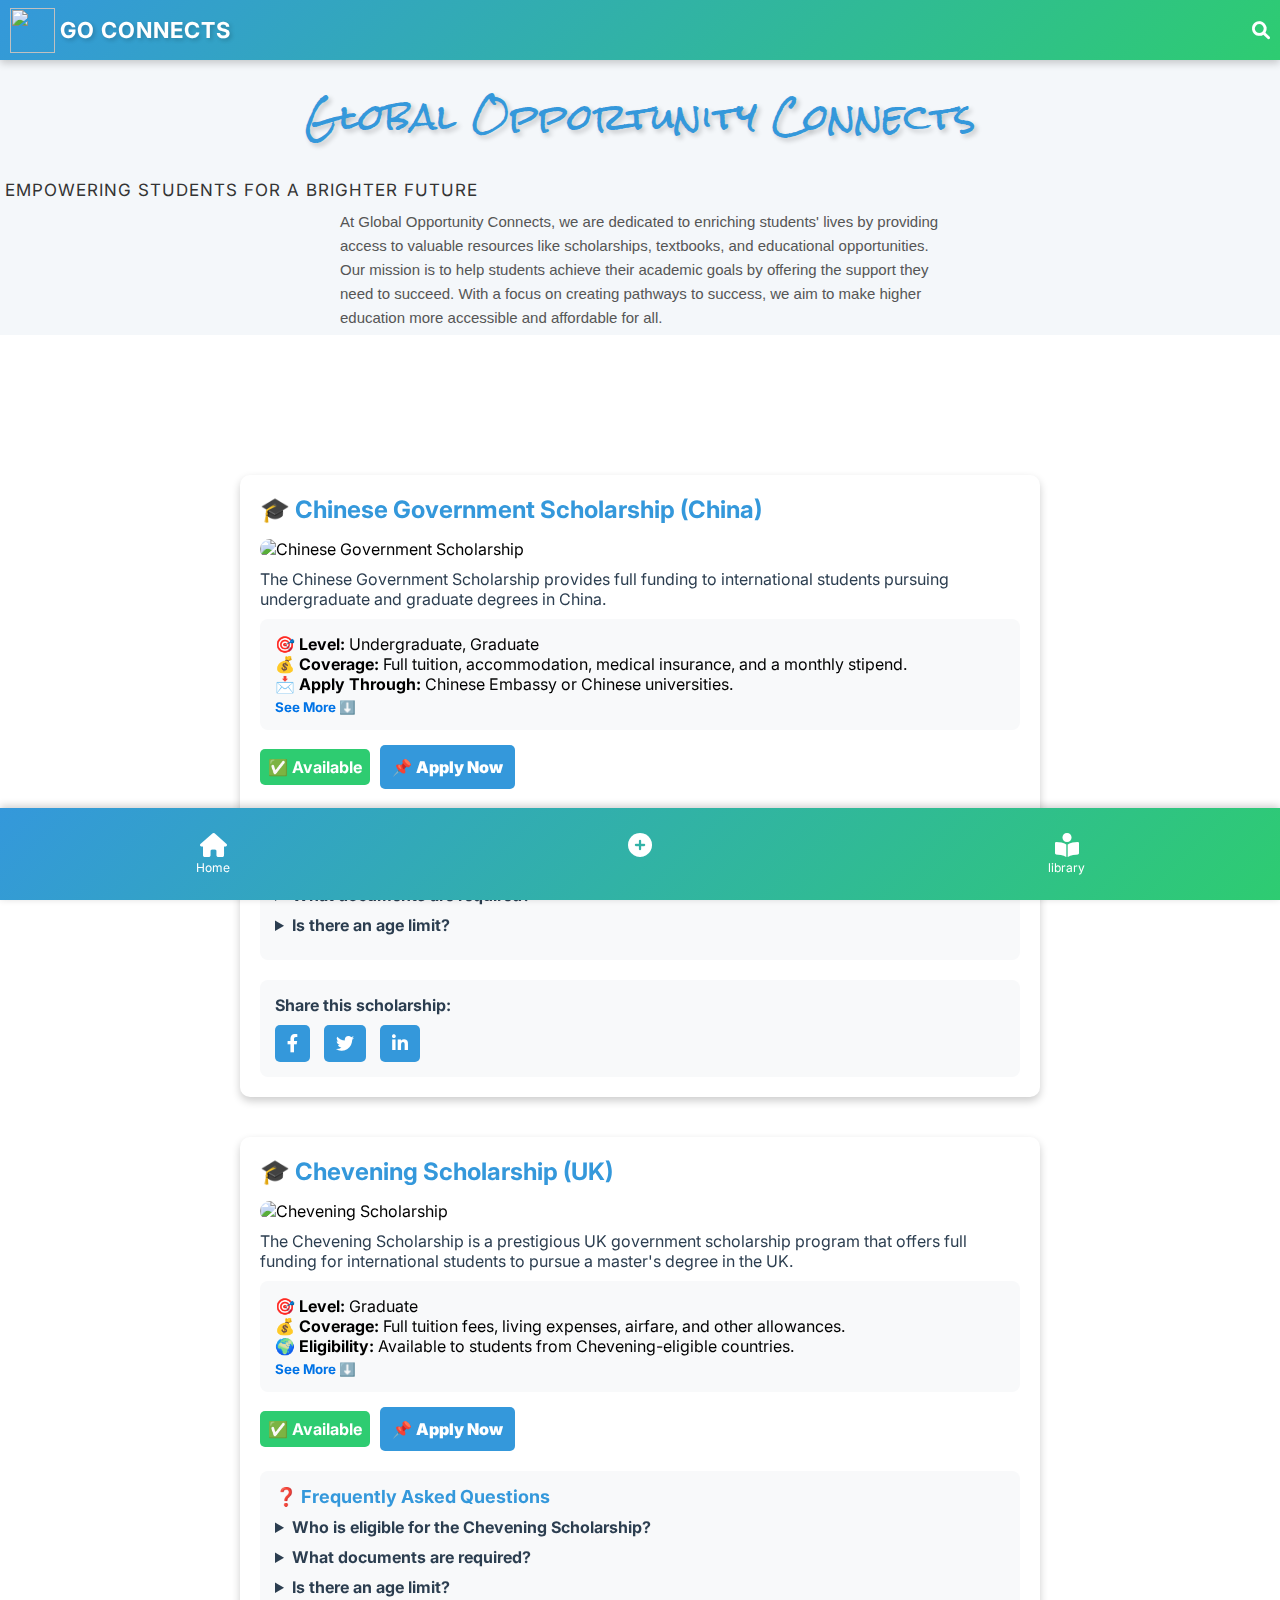
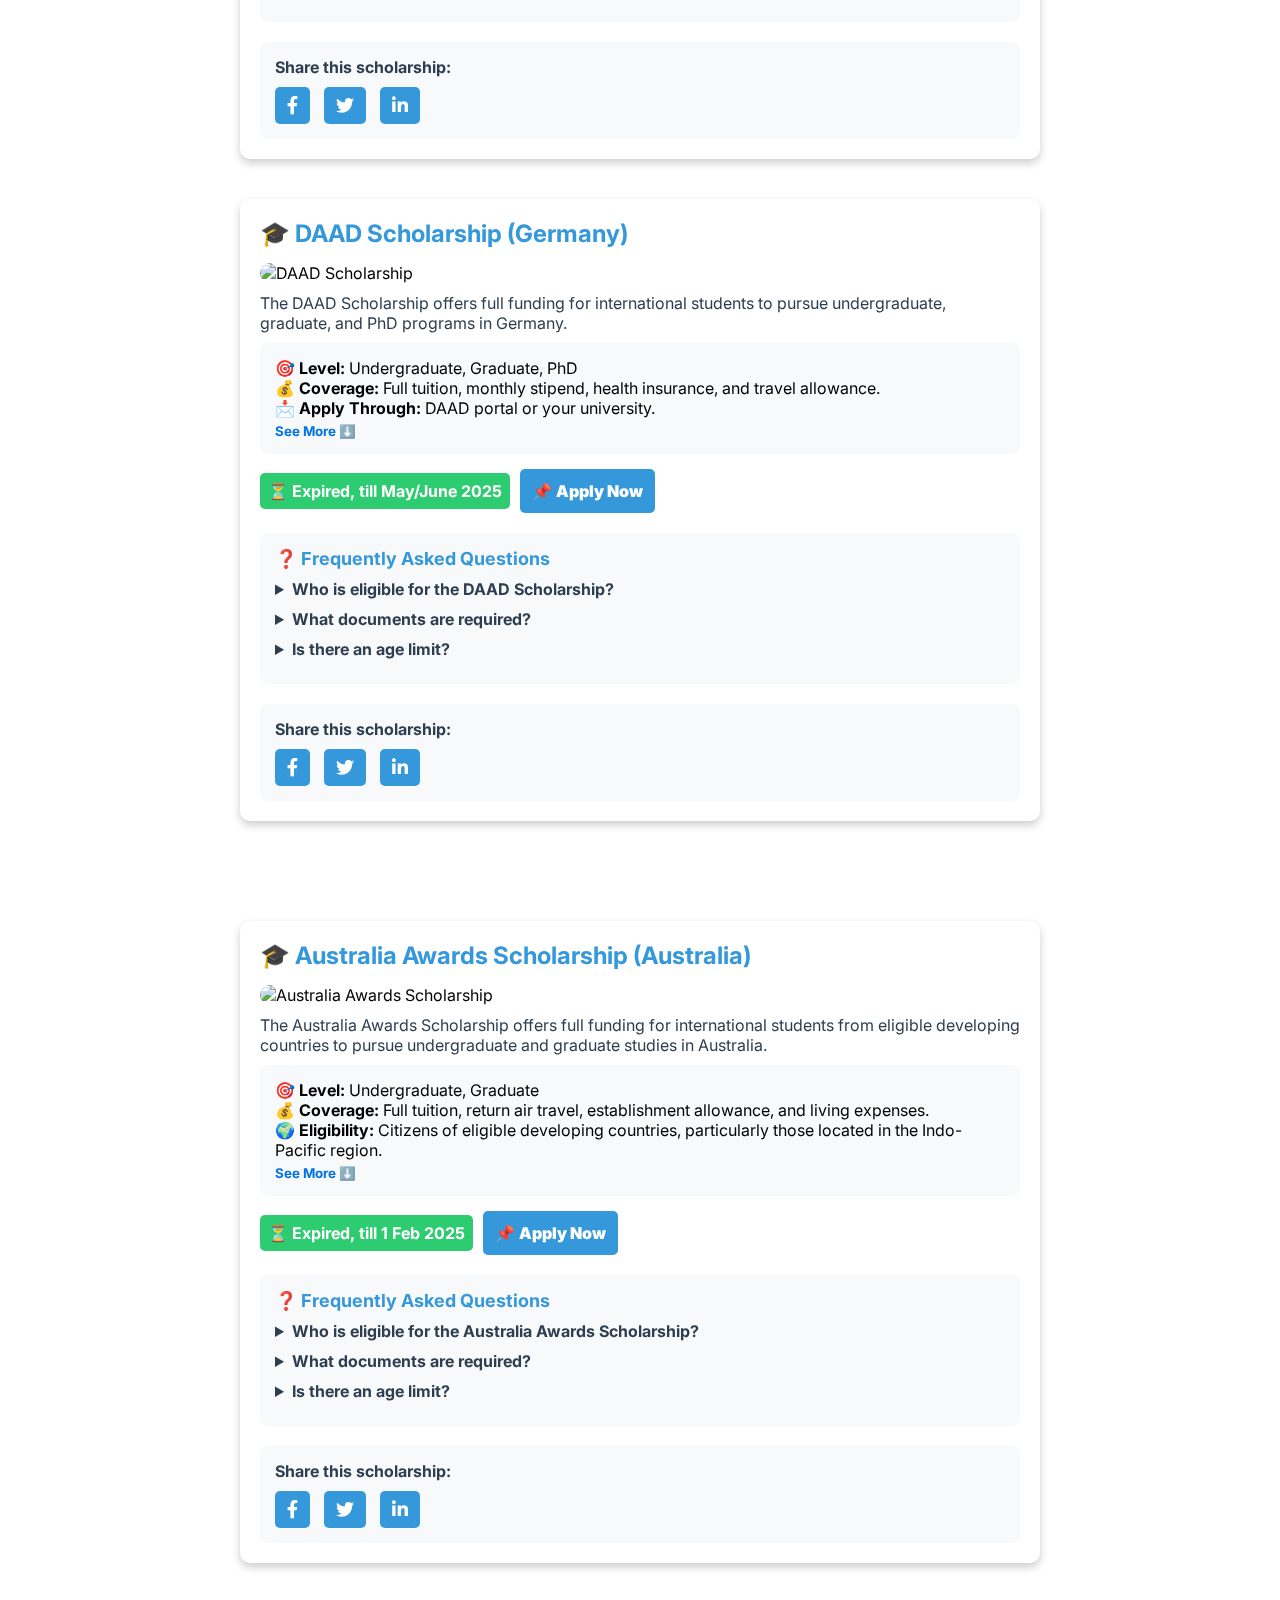
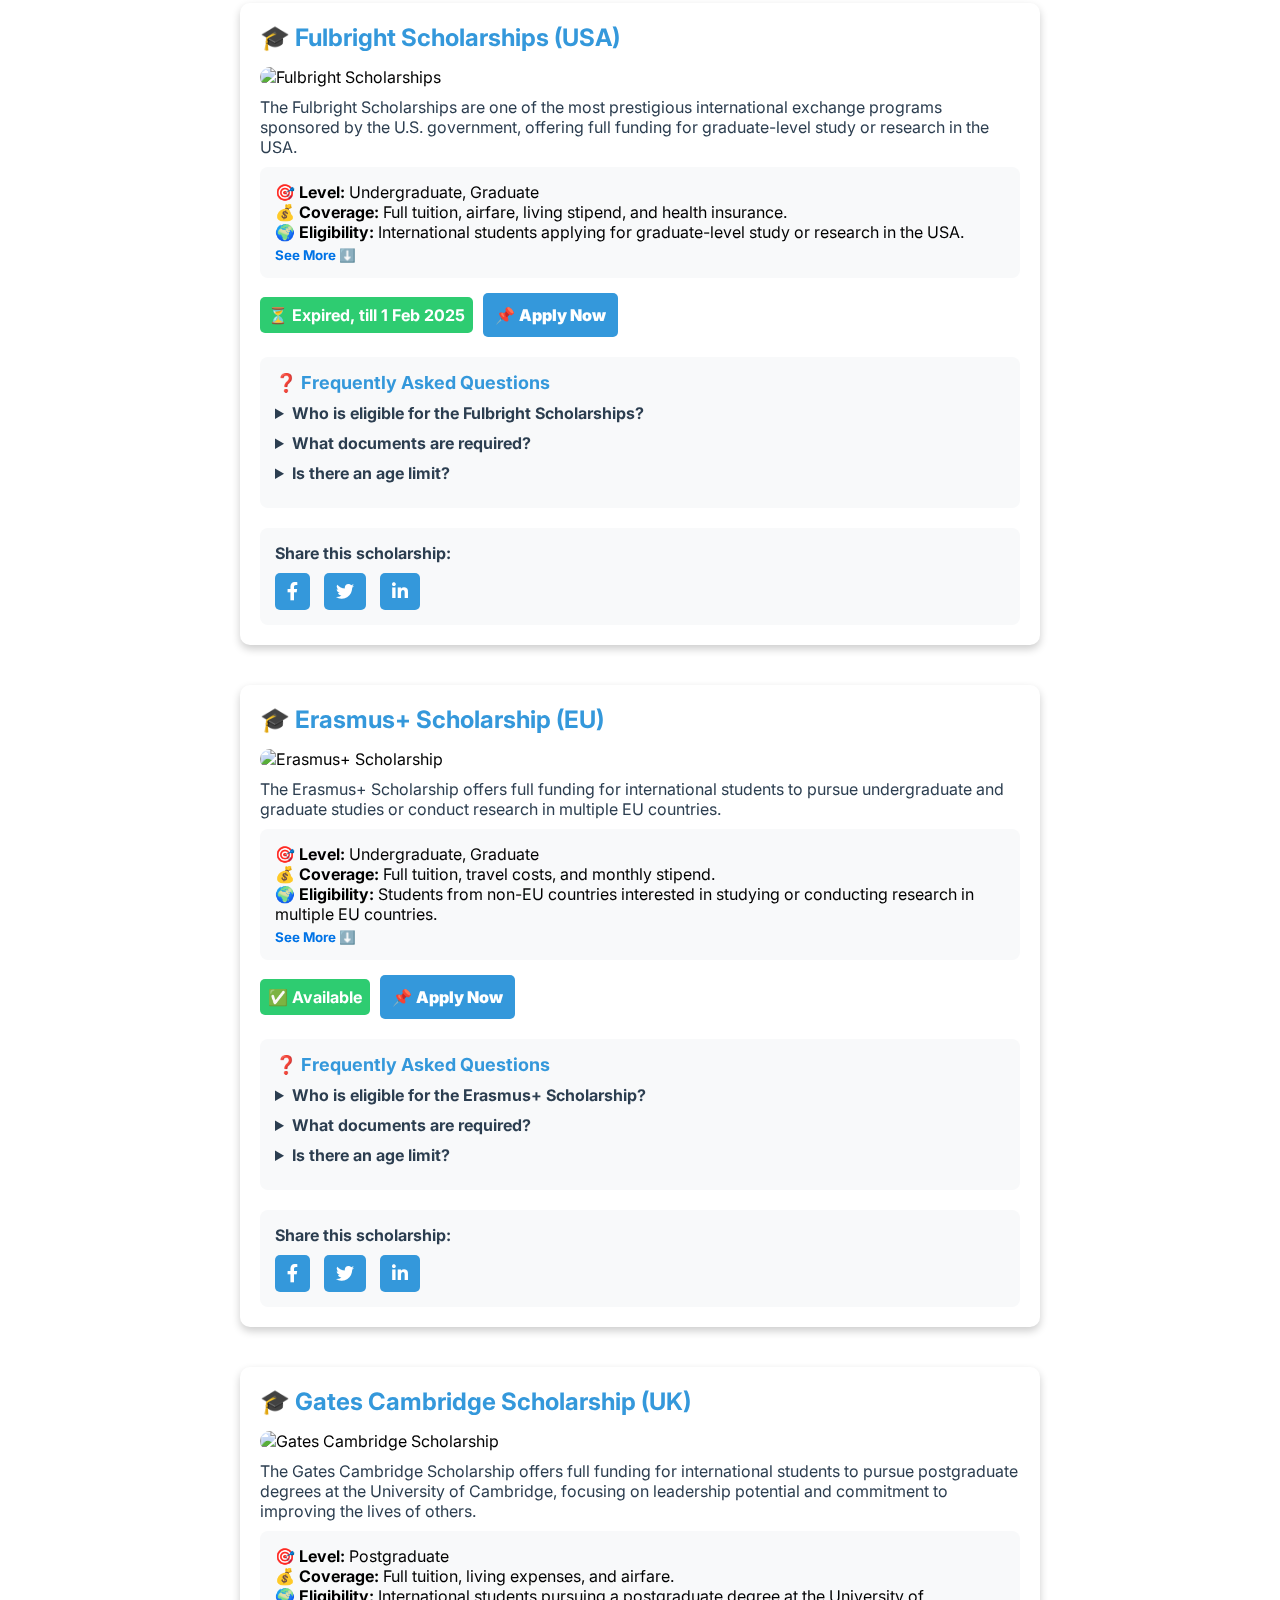
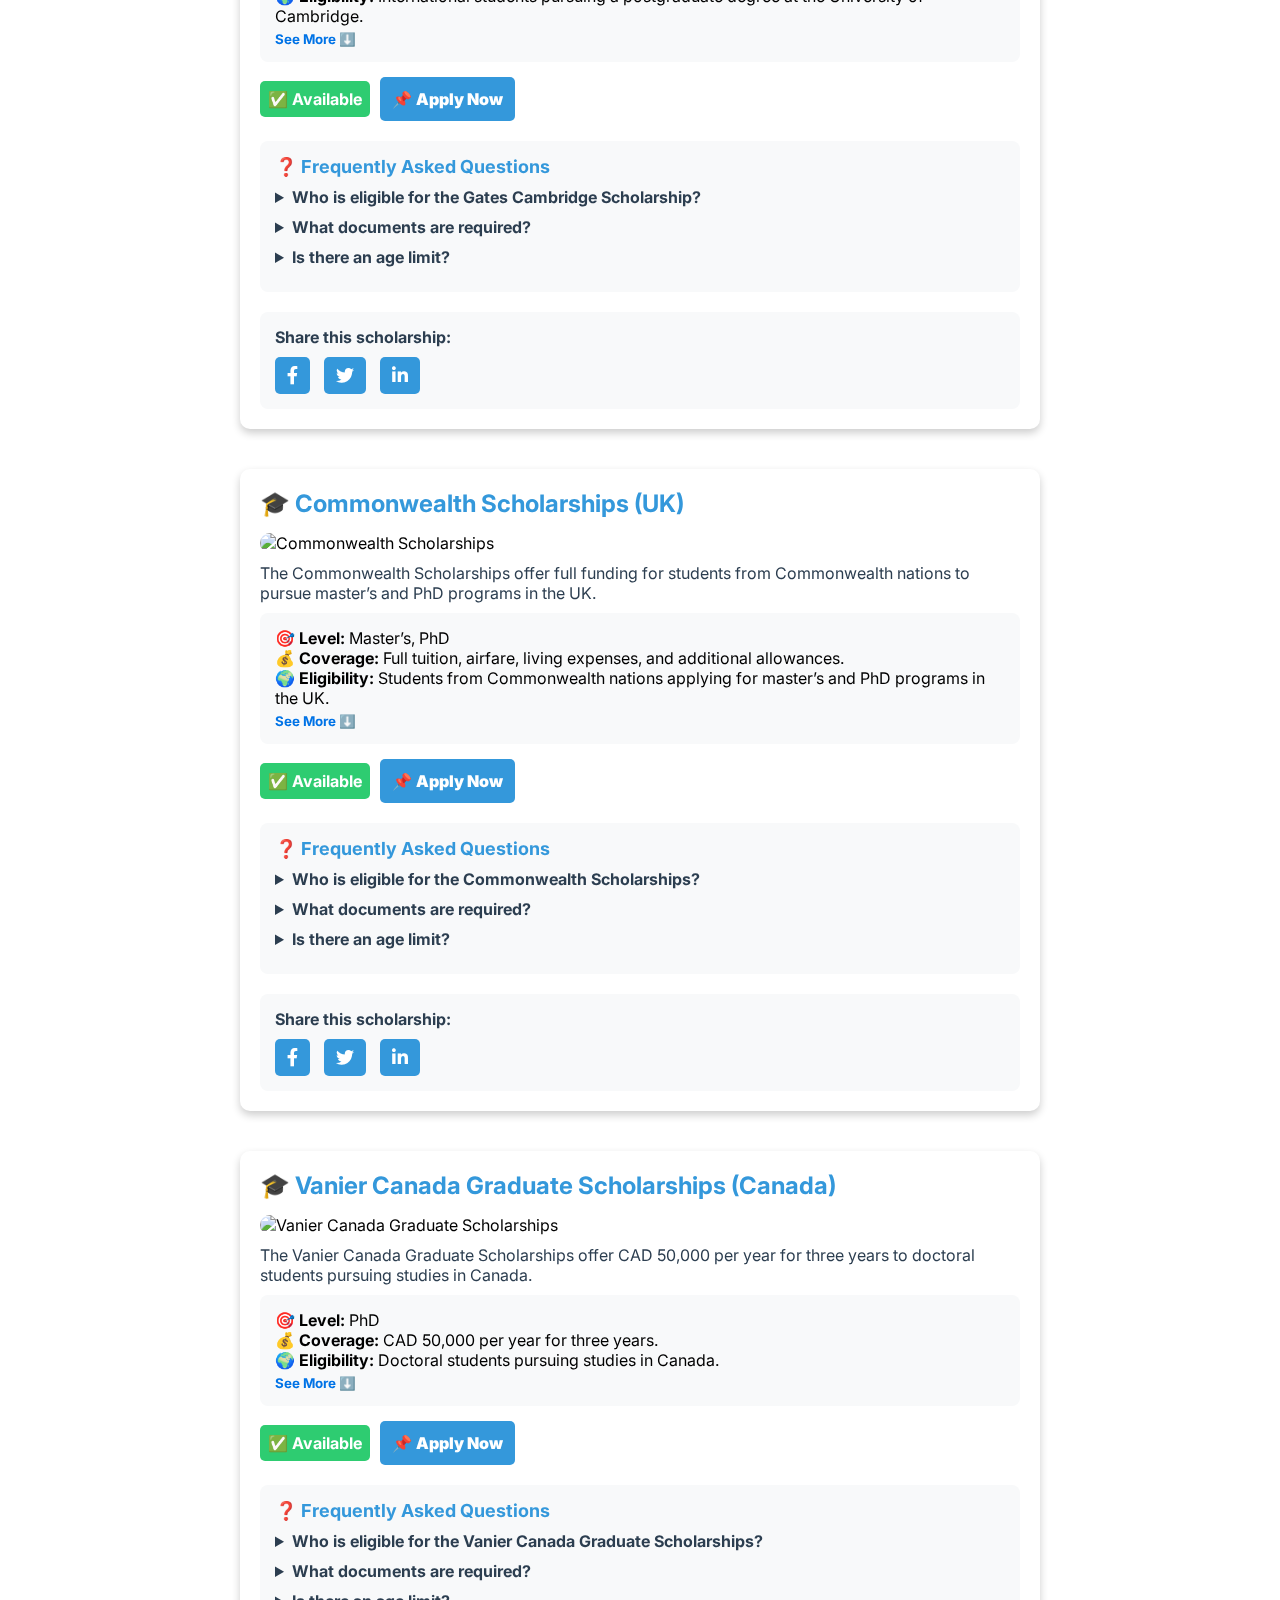
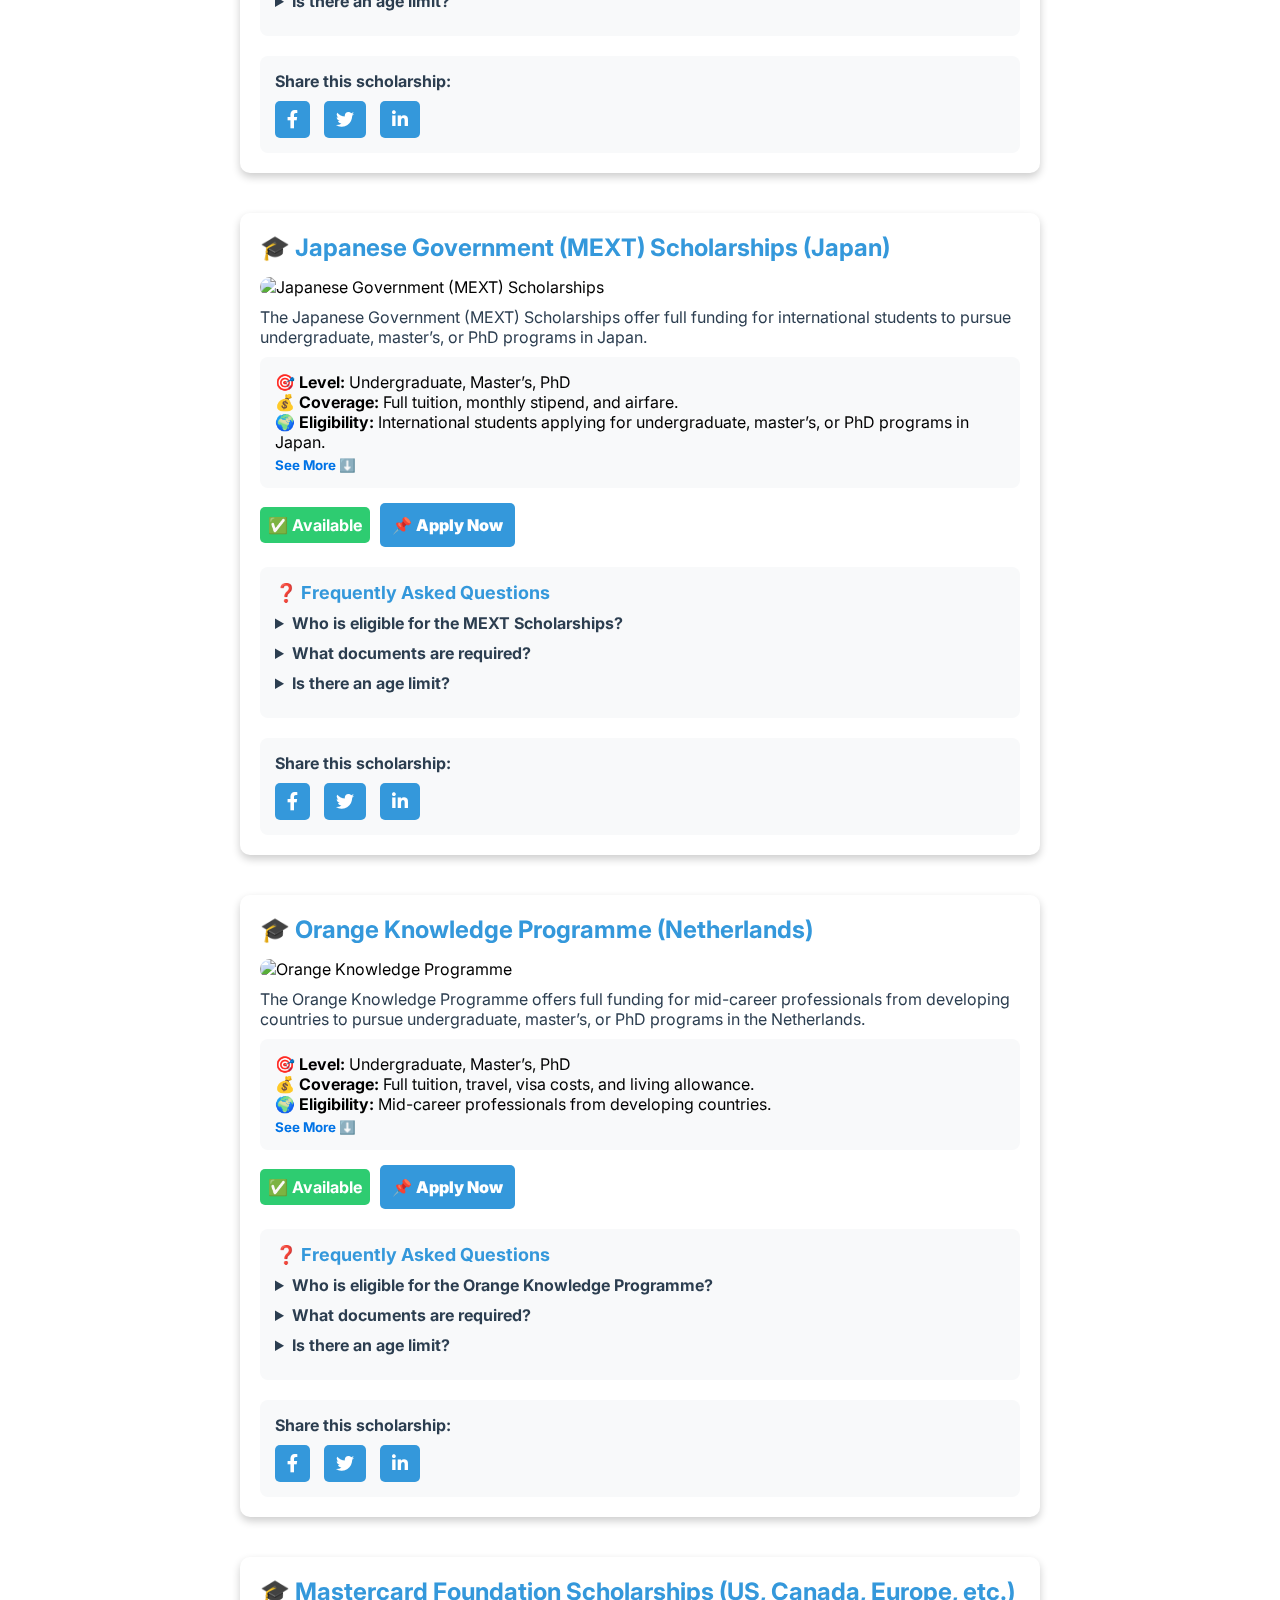
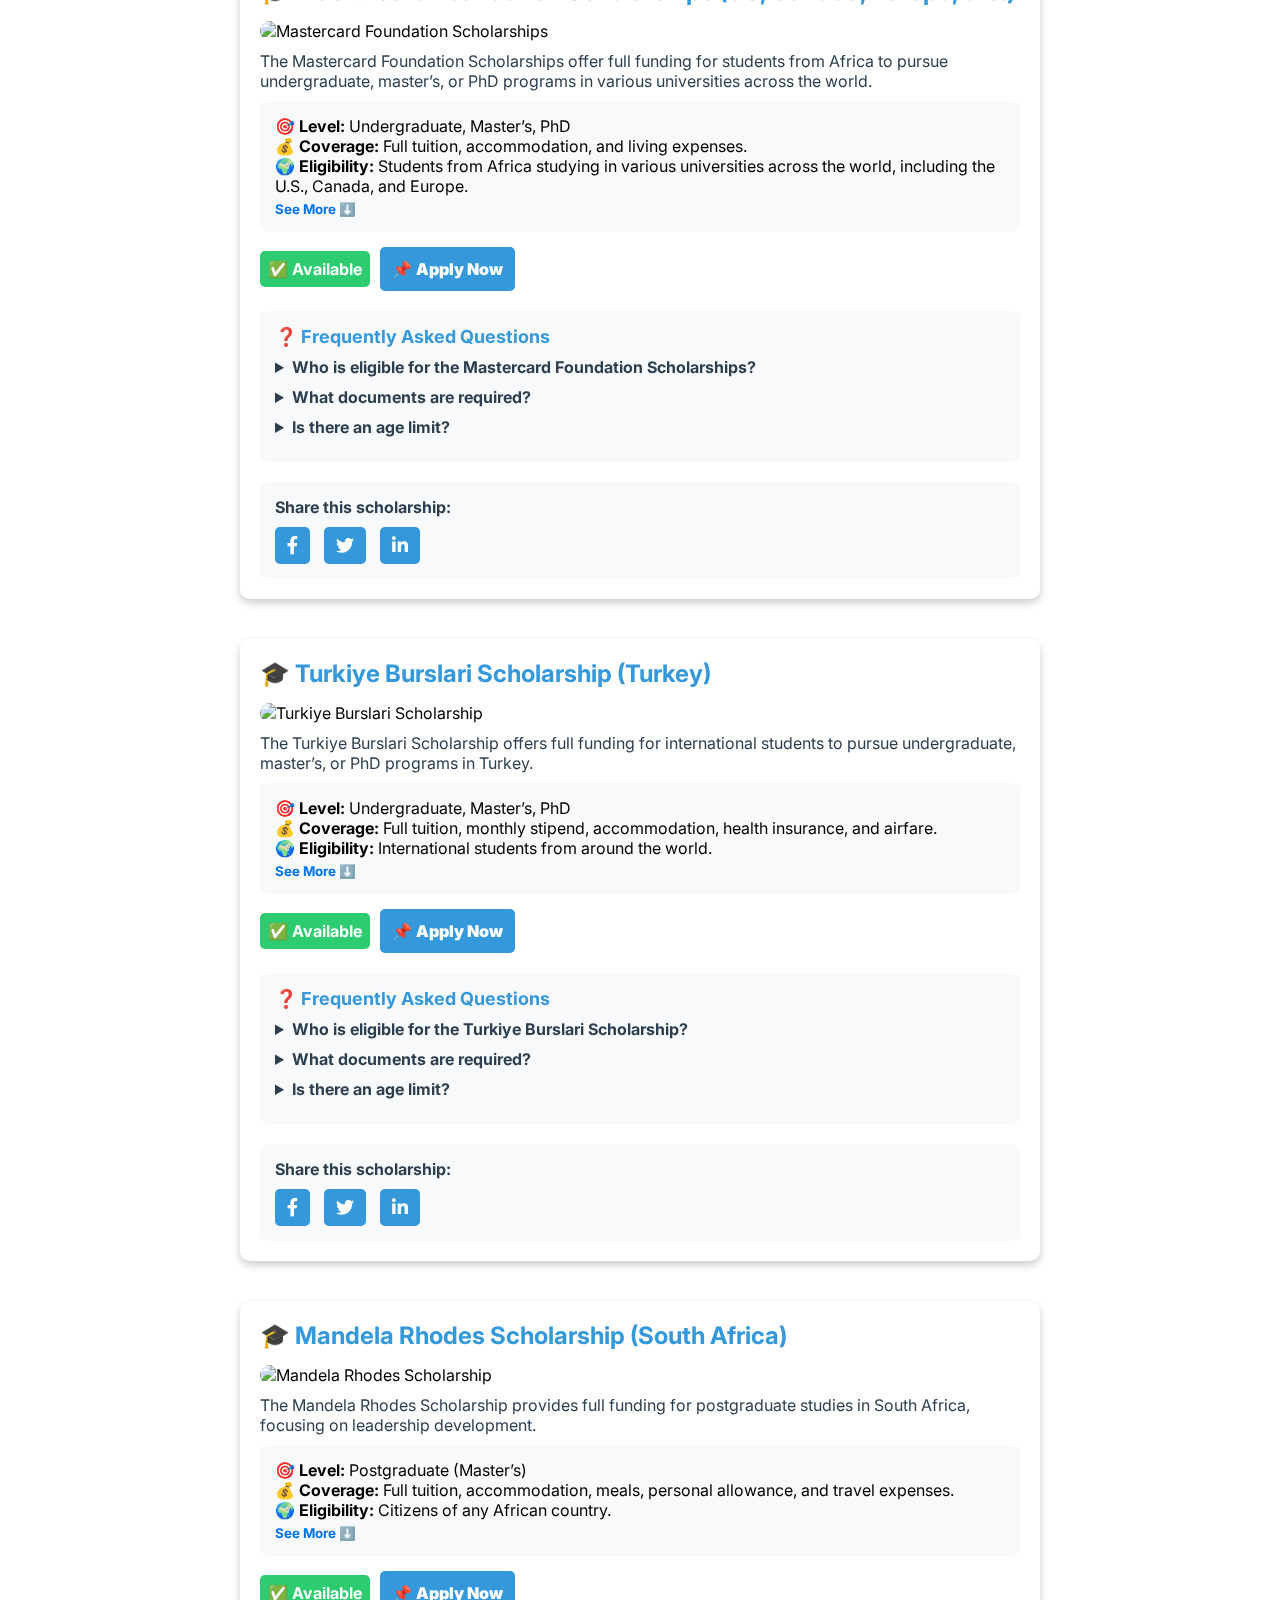
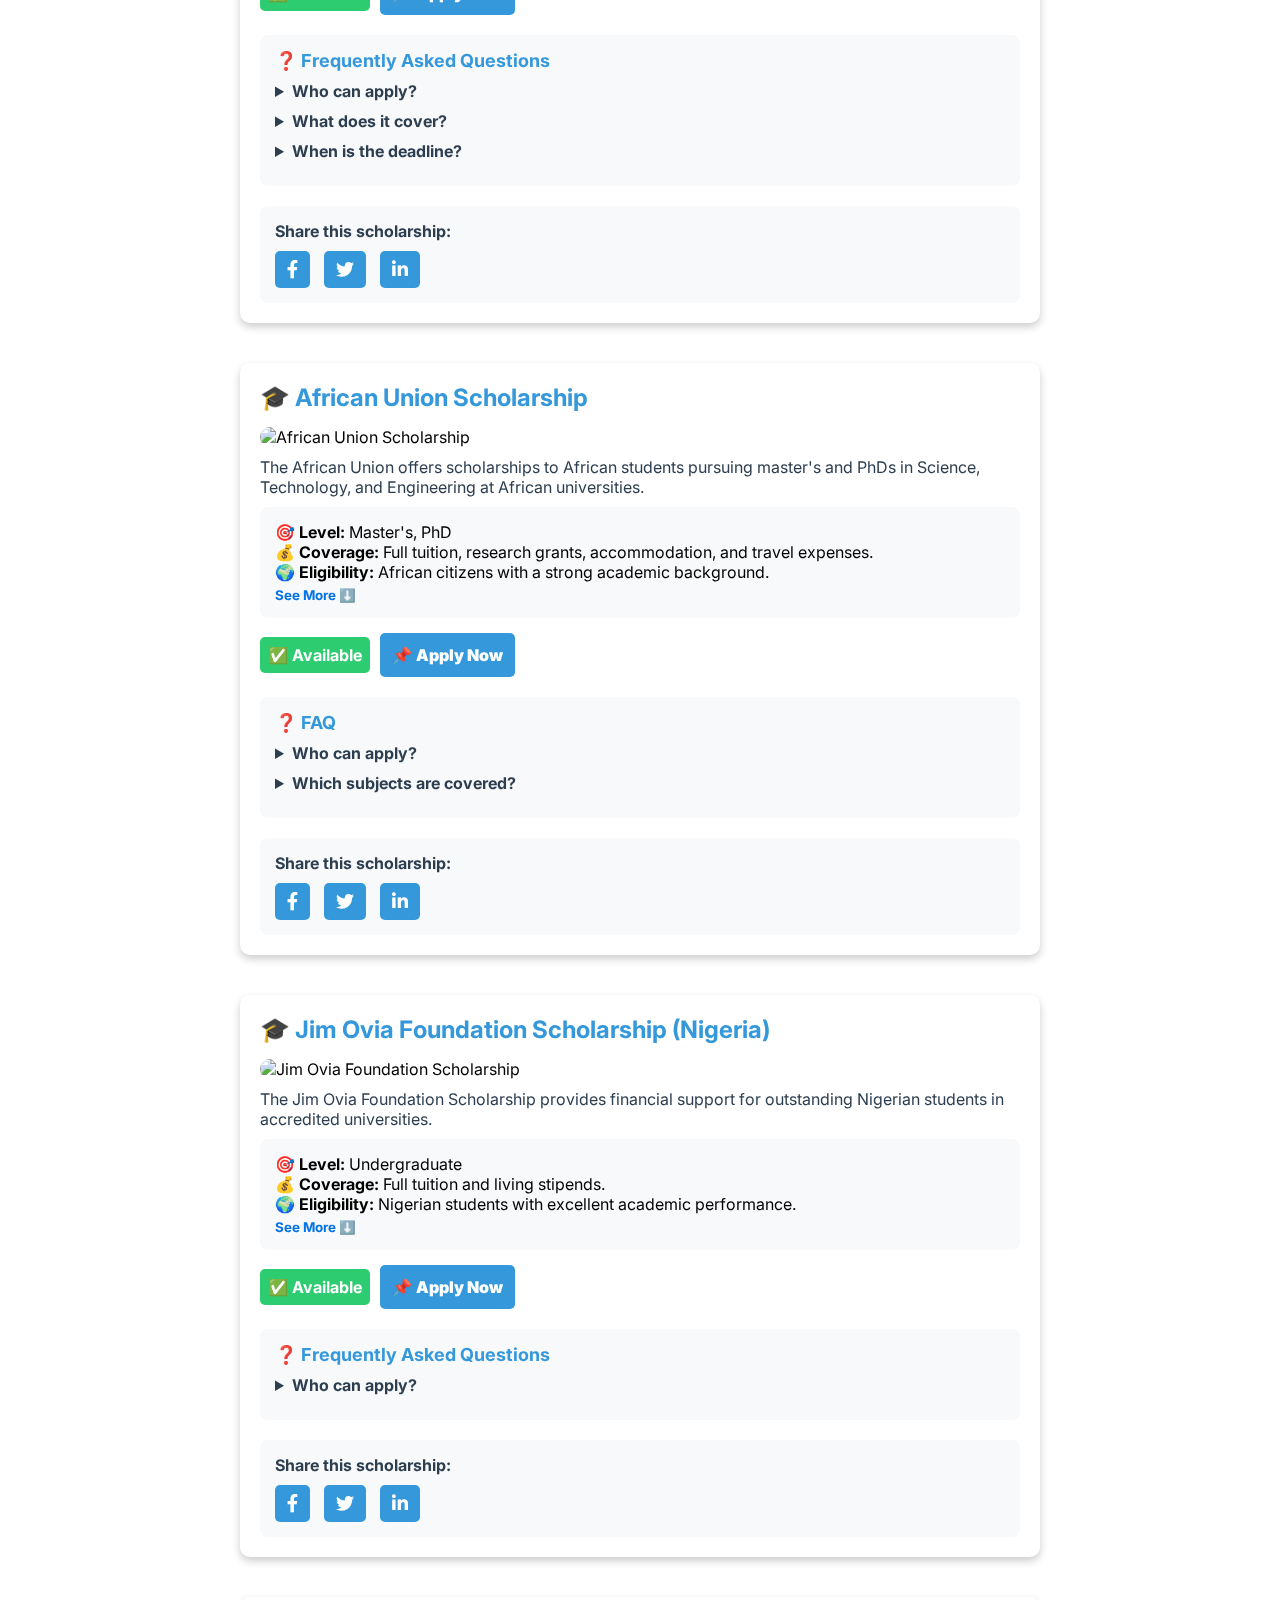
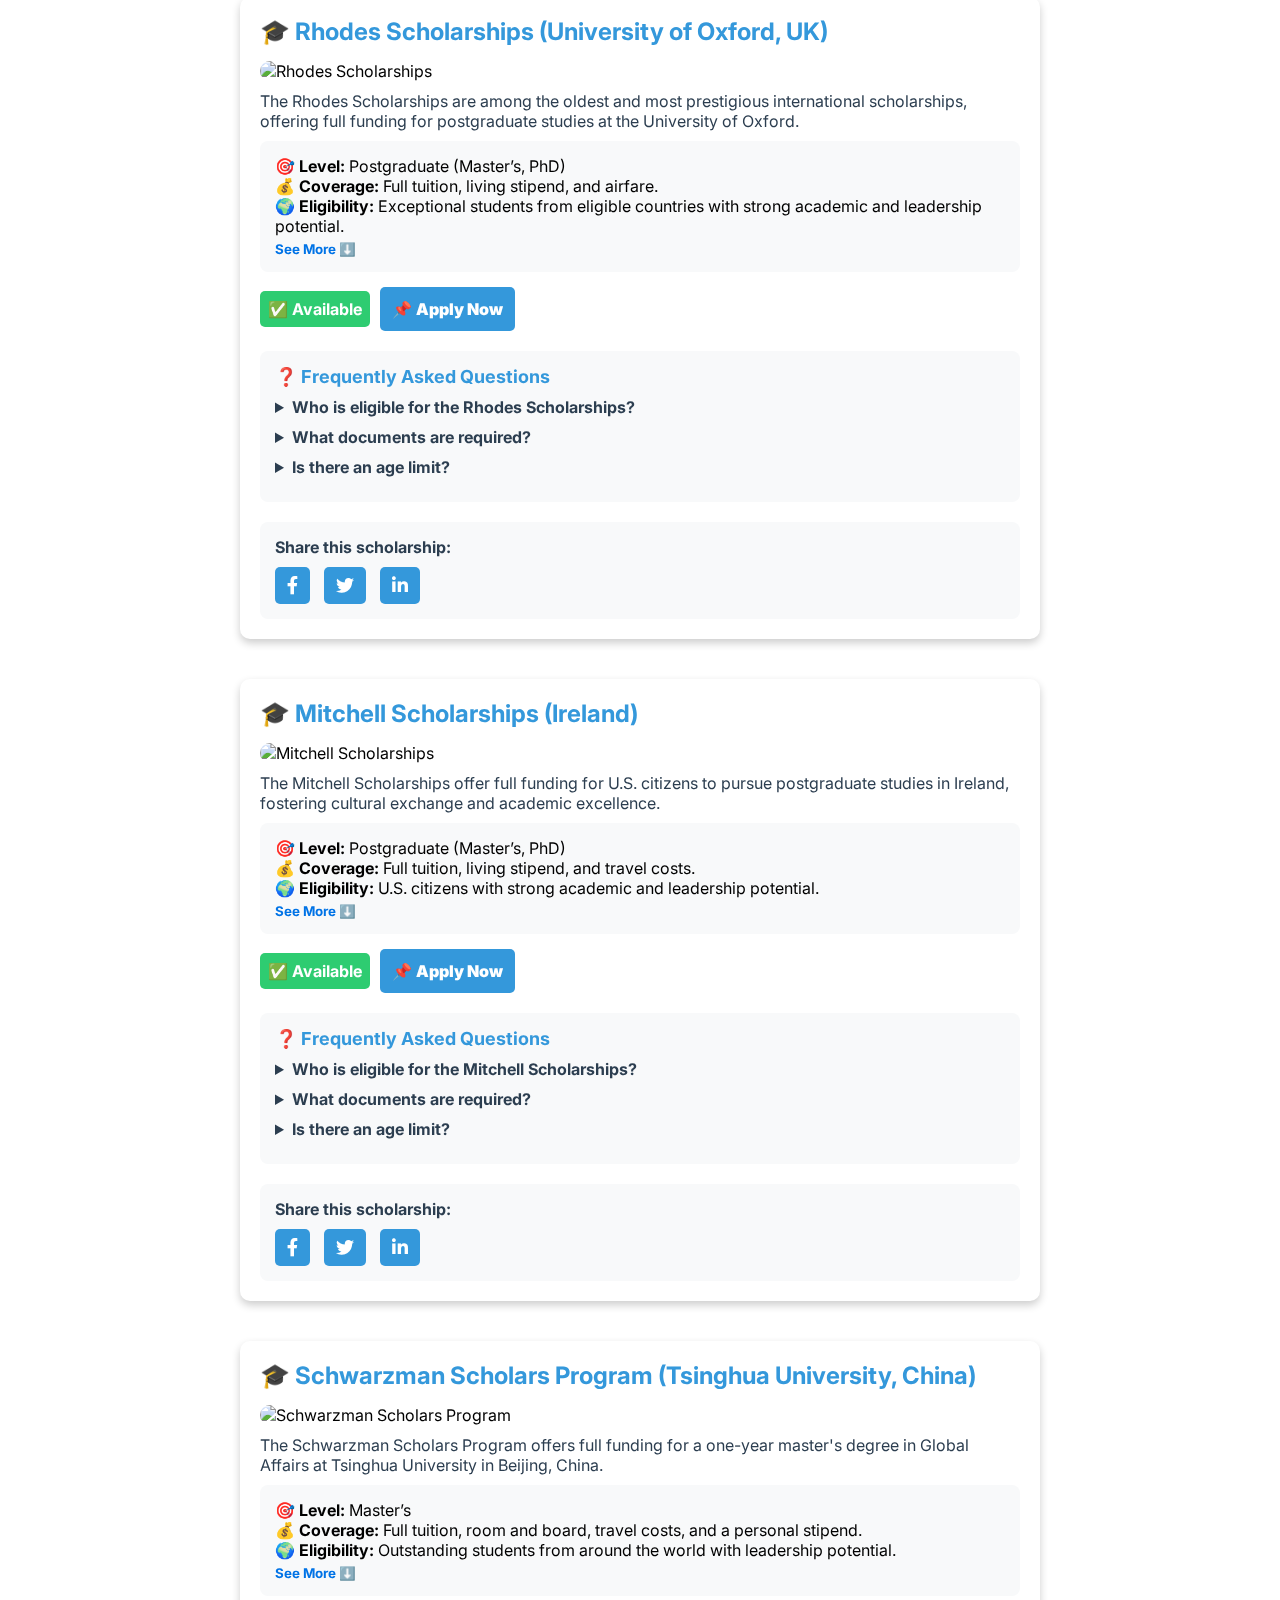
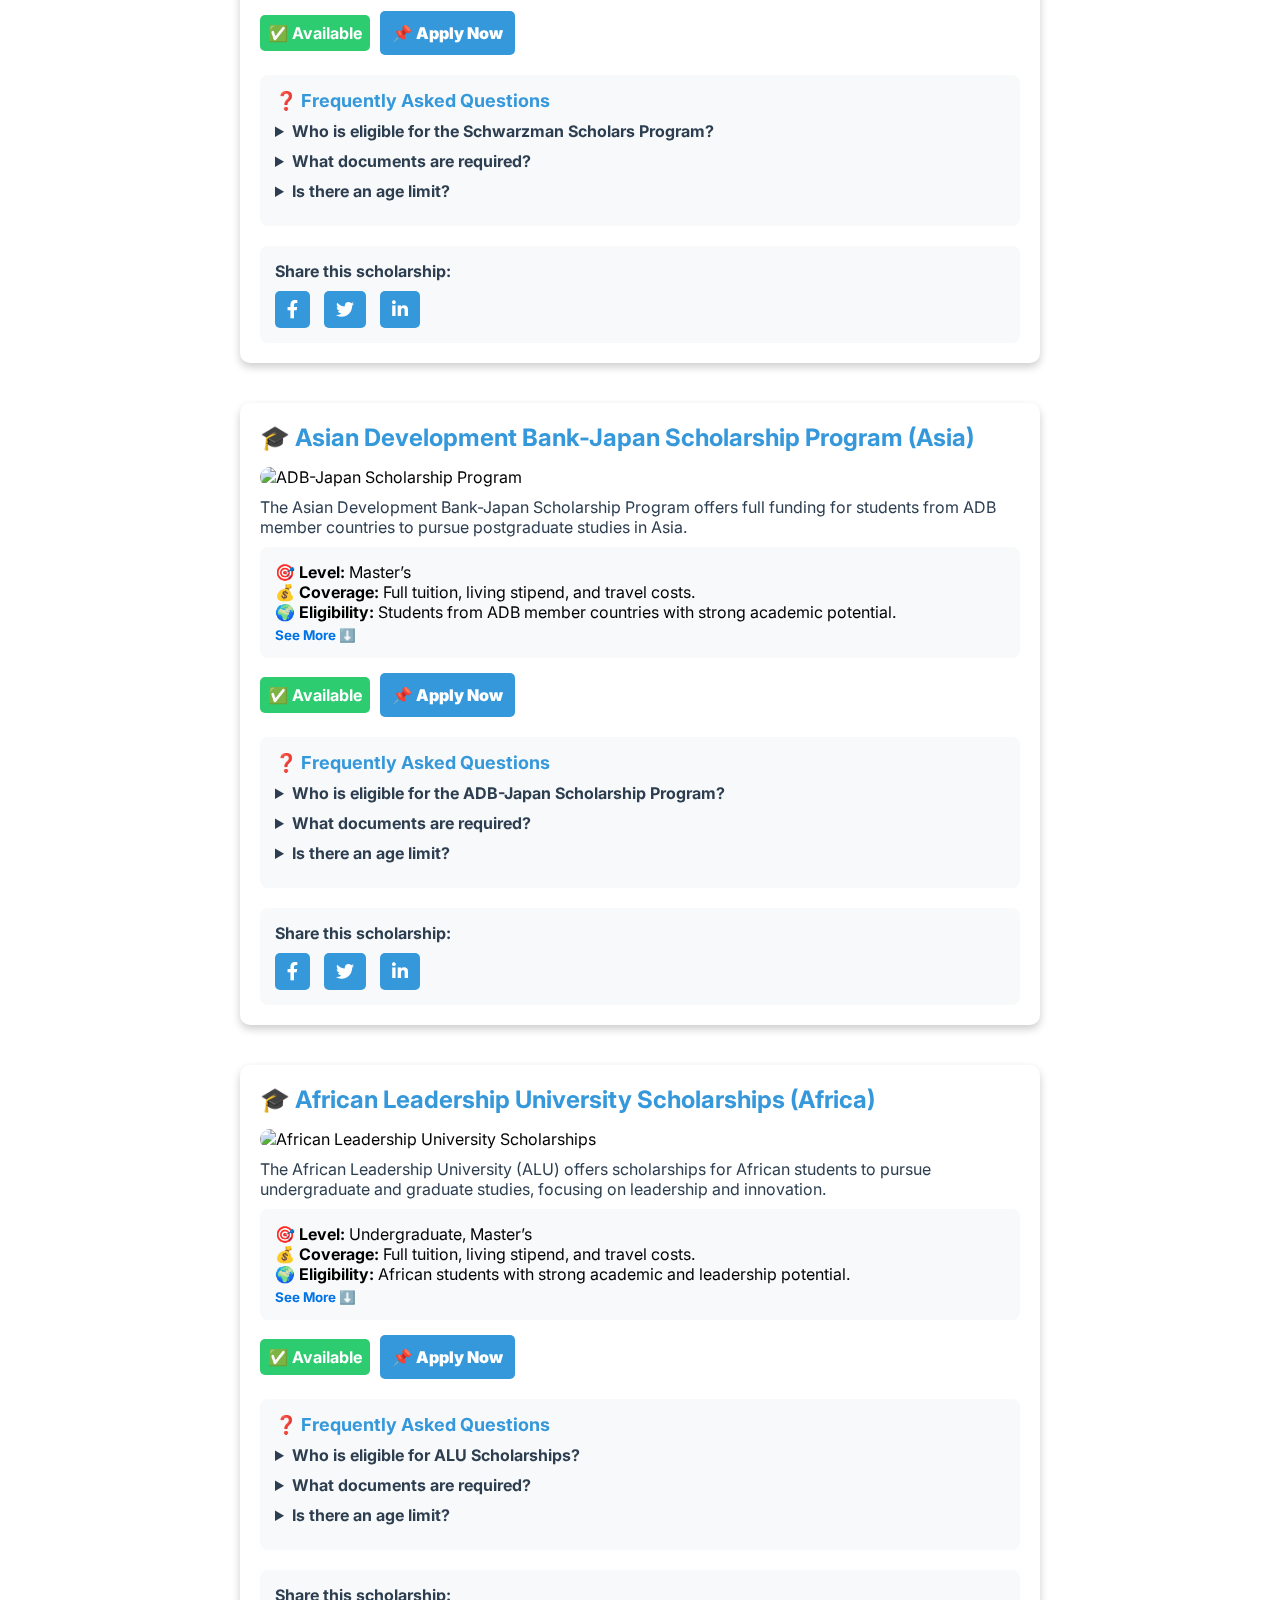
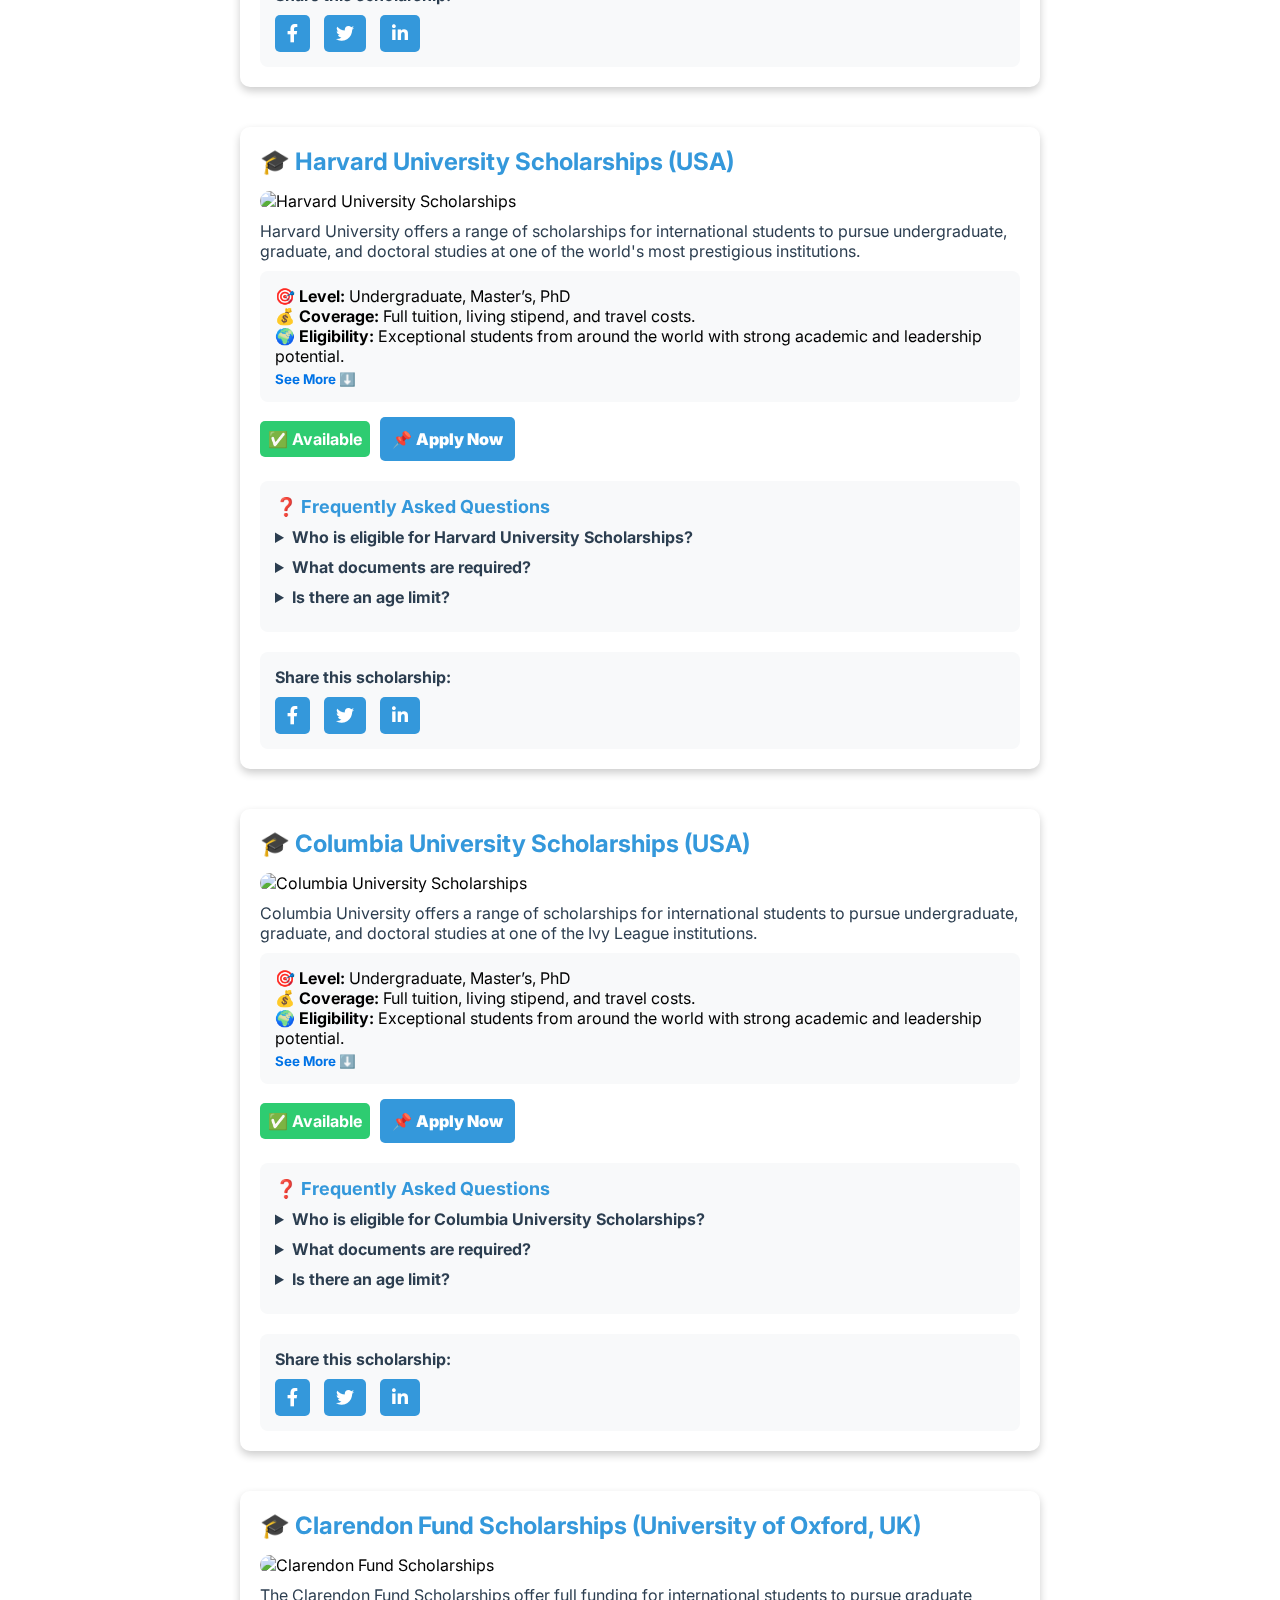
==== index.html @ a3105376 "Update index.html" ====
<!DOCTYPE html>
<html lang="en">
<head>
    <meta charset="UTF-8">
    <meta name="viewport" content="width=device-width, initial-scale=1.0">
    <title>Global Opportunity Connects</title>
    <link rel="stylesheet" href="styles.css">
    <script defer src="script.js"></script>

    <!-- Font Awesome CDN -->
    <link href="https://cdnjs.cloudflare.com/ajax/libs/font-awesome/6.0.0-beta3/css/all.min.css" rel="stylesheet">


    <link href="https://fonts.googleapis.com/css2?family=Rock+Salt&display=swap" rel="stylesheet"> <!-- Comic Style Font -->


    <style>
        .body {

padding-top:100px;
            font-family: 'Arial', sans-serif;
            background-color: #f4f7fa;
            color: #333;
            text-align: center;
            padding: 5px;
        }

        .org-name {
            
            font-family: 'Rock Salt', cursive;
            font-size: 36px;
            margin-top: 70px;
            color:#3498db;
            
            text-shadow: 3px 3px 5px rgba(0, 0, 0, 0.2);
            margin-bottom: 20px;
        }

        .subheader {
            text-align: left;
            font-size: 17px;
            font-weight:400;
            background-color: linear-gradient(135deg, #3498db, #2ecc71);
            margin-bottom: 10px;
            text-transform: uppercase;
            letter-spacing: 1px;
        }

        .paragraph {
            text-align: left;
            font-size: 15px;
            line-height: 1.6;
            max-width: 600px;
            margin: 0 auto;
            color: #555;
            font-family: 'Arial', sans-serif;
        }
    </style>
</head>
<body>
<div class="top-nav">
    <div class="logo-container">
        <img src="https://i.ibb.co/60jhSVpC/1.png" class="logo">
        <span class="site-name">GO Connects</span>
    </div>
  <!-- 📌 Search Icon (Clickable) -->
    <i class="search-icon fas fa-search"></i>
</div>

<!-- 📌 Search Bar (Initially Hidden) -->
<div class="search-bar">
<input type="text" id="searchBar" placeholder="Search Scholarships..." />


</div>

<div class="body">

    <div class="org-name">Global Opportunity Connects</div>
    <div class="subheader">Empowering Students for a Brighter Future</div>
    <p class="paragraph">
        At Global Opportunity Connects, we are dedicated to enriching students' lives by providing access to valuable resources like scholarships, textbooks, and educational opportunities. Our mission is to help students achieve their academic goals by offering the support they need to succeed. With a focus on creating pathways to success, we aim to make higher education more accessible and affordable for all.
    </p>
</div>

    <!-- Sections -->
    <div id="main-content">
       
        <div class="section home" data-page="home">
            
<div class="scholarship-container" data-title="Chinese Government Scholarship">
    <h2 class="page-title">🎓 Chinese Government Scholarship (China)</h2>

    <!-- Scholarship Image -->
    <img class="scholarship-img" src="https://www.campuschina.org/Upload/image/20170313/20170313105520_7012.jpg" alt="Chinese Government Scholarship">

    <!-- Short Scholarship Description -->
    <p class="short-description">
        The Chinese Government Scholarship provides full funding to international students pursuing undergraduate and graduate degrees in China.
    </p>

    <!-- 📌 Scholarship Details (Collapsible) -->
    <div class="scholarship-details">
        <p><strong>🎯 Level:</strong> Undergraduate, Graduate</p>
        <p><strong>💰 Coverage:</strong> Full tuition, accommodation, medical insurance, and a monthly stipend.</p>
        <p><strong>📩 Apply Through:</strong> Chinese Embassy or Chinese universities.</p>

        <!-- Hidden Content -->
        <div class="more-details">
            <p>🏛️ <strong>Institution:</strong> Chinese Scholarship Council (CSC), China</p>
            <p>🔹 Recognized by the Chinese Ministry of Education</p>
            <p>📜 Covers up to 4 years for undergraduates & 3 years for graduates.</p>
            <p>🌍 Open to all international students.</p>
            <p>📅 Application deadlines vary by country.</p>

            <!-- 🎥 Embedded Video -->
            <div class="video-container">
                <iframe width="100%" height="215" src="https://www.youtube.com/embed/0gYpLvGnc_w" title="How to Apply for Chinese Government Scholarship" allowfullscreen></iframe>
            </div>

            <!-- 8. Step-by-Step Application Guide (Inside "See More") -->
            <div class="application-guide">
                <h3>📝 How to Apply: Step-by-Step</h3>
                <ol>
                    <li>
                        <strong>Step 1:</strong> Click the <strong>"Apply Now"</strong> button below to visit the official application page.
                        <div class="step-action">
                            <a href="https://www.campuschina.org/" target="_blank">
                                <button class="apply-btn">📌 <strong>Apply Now</strong></button>
                            </a>
                        </div>
                    </li>
                    <li>
                        <strong>Step 2:</strong> Create an account on the <strong>CSC Online Application System</strong>.
                        <div class="step-note">
                            <p>🔹 If you already have an account, log in instead.</p>
                        </div>
                    </li>
                    <li>
                        <strong>Step 3:</strong> Fill out the application form with your personal, academic, and program details.
                        <div class="step-note">
                            <p>🔹 Ensure all information is accurate and matches your documents.</p>
                        </div>
                    </li>
                    <li>
                        <strong>Step 4:</strong> Upload the required documents:
                        <ul>
                            <li>Passport copy</li>
                            <li>Academic transcripts</li>
                            <li>Recommendation letters</li>
                            <li>Study plan or research proposal</li>
                        </ul>
                    </li>
                    <li>
                        <strong>Step 5:</strong> Submit your application before the deadline.
                        <div class="step-note">
                            <p>🔹 Double-check all details before submitting.</p>
                        </div>
                    </li>
                    <li>
                        <strong>Step 6:</strong> Wait for the results. Successful applicants will be notified via email.
                    </li>
                </ol>
            </div>
        </div>

        <!-- "See More" Button -->
        <button class="see-more-btn">See More ⬇️</button>
    </div>

    <!-- ✅ Timeline & Apply Section -->
    <div class="extra-section">
        <div class="timelinevalid">✅ Available</div>
        <a href="https://www.campuschina.org/" target="_blank">
            <button class="apply-btn">📌 <strong>Apply Now</strong></button>
        </a>
    </div>

    <!-- 6. FAQ Section (Outside "See More") -->
    <div class="faq">
        <h3>❓ Frequently Asked Questions</h3>
        <details>
            <summary>Who is eligible for this scholarship?</summary>
            <p>All international students with a strong academic record are eligible.</p>
        </details>
        <details>
            <summary>What documents are required?</summary>
            <p>You need a valid passport, academic transcripts, and a recommendation letter.</p>
        </details>
        <details>
            <summary>Is there an age limit?</summary>
            <p>Yes, applicants for undergraduate programs must be under 25, and for graduate programs, under 35.</p>
        </details>
    </div>

    <!-- 7. Social Media Sharing with FontAwesome Icons (Outside "See More") -->
    <div class="social-share">
        <p>Share this scholarship:</p>
        <a href="https://www.facebook.com/sharer/sharer.php?u=https://www.campuschina.org/" target="_blank">
            <i class="fab fa-facebook-f"></i>
        </a>
        <a href="https://twitter.com/intent/tweet?url=https://www.campuschina.org/&text=Check%20out%20the%20Chinese%20Government%20Scholarship!" target="_blank">
            <i class="fab fa-twitter"></i>
        </a>
        <a href="https://www.linkedin.com/shareArticle?url=https://www.campuschina.org/&title=Chinese%20Government%20Scholarship" target="_blank">
            <i class="fab fa-linkedin-in"></i>
        </a>
    </div>
</div>



<!-- Chevening Scholarship Title -->
<div class="scholarship-container" data-title="Chevening Scholarship">
    <h2 class="page-title">🎓 Chevening Scholarship (UK)</h2>
    <!-- Scholarship Image -->
    <img class="scholarship-img" src="https://www.chevening.org/wp-content/themes/chevening/assets/images/logo@2x.png" alt="Chevening Scholarship">

    <!-- Short Scholarship Description -->
    <p class="short-description">
        The Chevening Scholarship is a prestigious UK government scholarship program that offers full funding for international students to pursue a master's degree in the UK.
    </p>

    <!-- 📌 Scholarship Details (Collapsible) -->
    <div class="scholarship-details">
        <p><strong>🎯 Level:</strong> Graduate</p>
        <p><strong>💰 Coverage:</strong> Full tuition fees, living expenses, airfare, and other allowances.</p>
        <p><strong>🌍 Eligibility:</strong> Available to students from Chevening-eligible countries.</p>

        <!-- Hidden Content -->
        <div class="more-details">
            <p>🏛️ <strong>Institution:</strong> UK Government</p>
            <p>🔹 Recognized as one of the most prestigious scholarships in the world.</p>
            <p>📜 Covers up to 1 year for master's programs.</p>
            <p>📅 Application deadlines vary by country (usually around November).</p>

            <!-- 🎥 Embedded Video -->
            <div class="video-container">
                <iframe width="100%" height="215" src="https://www.youtube.com/embed/chevening-video-id" title="How to Apply for Chevening Scholarship" allowfullscreen></iframe>
            </div>

            <!-- Step-by-Step Application Guide (Inside "See More") -->
            <div class="application-guide">
                <h3>📝 How to Apply: Step-by-Step</h3>
                <ol>
                    <li>
                        <strong>Step 1:</strong> Click the <strong>"Apply Now"</strong> button below to visit the official application page.
                        <div class="step-action">
                            <a href="https://www.chevening.org/" target="_blank">
                                <button class="apply-btn">📌 <strong>Apply Now</strong></button>
                            </a>
                        </div>
                    </li>
                    <li>
                        <strong>Step 2:</strong> Check your eligibility on the Chevening website.
                        <div class="step-note">
                            <p>🔹 Ensure you meet the academic and work experience requirements.</p>
                        </div>
                    </li>
                    <li>
                        <strong>Step 3:</strong> Prepare the required documents:
                        <ul>
                            <li>Academic transcripts</li>
                            <li>Two reference letters</li>
                            <li>English language proficiency proof (e.g., IELTS)</li>
                            <li>Personal statement and essays</li>
                        </ul>
                    </li>
                    <li>
                        <strong>Step 4:</strong> Submit your application before the deadline.
                        <div class="step-note">
                            <p>🔹 Double-check all details before submitting.</p>
                        </div>
                    </li>
                    <li>
                        <strong>Step 5:</strong> Attend interviews if shortlisted.
                        <div class="step-note">
                            <p>🔹 Interviews are conducted in your home country.</p>
                        </div>
                    </li>
                    <li>
                        <strong>Step 6:</strong> Wait for the results. Successful applicants will be notified via email.
                    </li>
                </ol>
            </div>
        </div>

        <!-- "See More" Button -->
        <button class="see-more-btn">See More ⬇️</button>
    </div>

    <!-- ✅ Timeline & Apply Section -->
    <div class="extra-section">
        <div class="timelinevalid">✅ Available</div>
        <a href="https://www.chevening.org/" target="_blank">
            <button class="apply-btn">📌 <strong>Apply Now</strong></button>
        </a>
    </div>

    <!-- 6. FAQ Section (Outside "See More") -->
    <div class="faq">
        <h3>❓ Frequently Asked Questions</h3>
        <details>
            <summary>Who is eligible for the Chevening Scholarship?</summary>
            <p>Students from Chevening-eligible countries with a strong academic and professional background.</p>
        </details>
        <details>
            <summary>What documents are required?</summary>
            <p>You need academic transcripts, reference letters, English proficiency proof, and essays.</p>
        </details>
        <details>
            <summary>Is there an age limit?</summary>
            <p>No, but applicants must have at least 2 years of work experience.</p>
        </details>
    </div>

    <!-- 7. Social Media Sharing with FontAwesome Icons (Outside "See More") -->
    <div class="social-share">
        <p>Share this scholarship:</p>
        <a href="https://www.facebook.com/sharer/sharer.php?u=https://www.chevening.org/" target="_blank">
            <i class="fab fa-facebook-f"></i>
        </a>
        <a href="https://twitter.com/intent/tweet?url=https://www.chevening.org/&text=Check%20out%20the%20Chevening%20Scholarship!" target="_blank">
            <i class="fab fa-twitter"></i>
        </a>
        <a href="https://www.linkedin.com/shareArticle?url=https://www.chevening.org/&title=Chevening%20Scholarship" target="_blank">
            <i class="fab fa-linkedin-in"></i>
        </a>
    </div>
</div>



<!-- DAAD Scholarship Title -->

<div class="scholarship-container" data-title="DAAD Scholarship (Germany)">
    <h2 class="page-title">🎓 DAAD Scholarship (Germany)</h2>
    <!-- Scholarship Image -->
    <img class="scholarship-img" src="https://www.daad.de/logo-light.svg" alt="DAAD Scholarship">

    <!-- Short Scholarship Description -->
    <p class="short-description">
        The DAAD Scholarship offers full funding for international students to pursue undergraduate, graduate, and PhD programs in Germany.
    </p>

    <!-- 📌 Scholarship Details (Collapsible) -->
    <div class="scholarship-details">
        <p><strong>🎯 Level:</strong> Undergraduate, Graduate, PhD</p>
        <p><strong>💰 Coverage:</strong> Full tuition, monthly stipend, health insurance, and travel allowance.</p>
        <p><strong>📩 Apply Through:</strong> DAAD portal or your university.</p>

        <!-- Hidden Content -->
        <div class="more-details">
            <p>🏛️ <strong>Institution:</strong> German Academic Exchange Service (DAAD)</p>
            <p>🔹 Recognized as one of the most prestigious scholarships in Germany.</p>
            <p>📜 Covers up to 2 years for master's programs and 4 years for PhD programs.</p>
            <p>🌍 Open to all international students.</p>
            <p>📅 Application deadlines vary by program (usually around May/June).</p>

            <!-- 🎥 Embedded Video -->
            <div class="video-container">
                <iframe width="100%" height="215" src="https://www.youtube.com/embed/daad-video-id" title="How to Apply for DAAD Scholarship" allowfullscreen></iframe>
            </div>

            <!-- Step-by-Step Application Guide (Inside "See More") -->
            <div class="application-guide">
                <h3>📝 How to Apply: Step-by-Step</h3>
                <ol>
                    <li>
                        <strong>Step 1:</strong> Click the <strong>"Apply Now"</strong> button below to visit the official application page.
                        <div class="step-action">
                            <a href="https://www.daad.de/en/" target="_blank">
                                <button class="apply-btn">📌 <strong>Apply Now</strong></button>
                            </a>
                        </div>
                    </li>
                    <li>
                        <strong>Step 2:</strong> Check your eligibility on the DAAD website.
                        <div class="step-note">
                            <p>🔹 Ensure you meet the academic and language requirements.</p>
                        </div>
                    </li>
                    <li>
                        <strong>Step 3:</strong> Prepare the required documents:
                        <ul>
                            <li>Academic transcripts</li>
                            <li>Motivation letter</li>
                            <li>Recommendation letters</li>
                            <li>Language proficiency proof (e.g., IELTS, TOEFL, or German language certificate)</li>
                        </ul>
                    </li>
                    <li>
                        <strong>Step 4:</strong> Submit your application through the DAAD portal or your university.
                        <div class="step-note">
                            <p>🔹 Double-check all details before submitting.</p>
                        </div>
                    </li>
                    <li>
                        <strong>Step 5:</strong> Attend interviews if shortlisted.
                        <div class="step-note">
                            <p>🔹 Interviews may be conducted online or in person.</p>
                        </div>
                    </li>
                    <li>
                        <strong>Step 6:</strong> Wait for the results. Successful applicants will be notified via email.
                    </li>
                </ol>
            </div>
        </div>
        <!-- "See More" Button -->
        <button class="see-more-btn">See More ⬇️</button>
    </div>

    <!-- ✅ Timeline & Apply Section -->
    <div class="extra-section">
        <div class="timelinevalid">⏳ Expired, till May/June 2025</div>
        <a href="https://www.daad.de/en/" target="_blank">
            <button class="apply-btn">📌 <strong>Apply Now</strong></button>
        </a>
    </div>

    <!-- 6. FAQ Section (Outside "See More") -->
    <div class="faq">
        <h3>❓ Frequently Asked Questions</h3>
        <details>
            <summary>Who is eligible for the DAAD Scholarship?</summary>
            <p>International students with a strong academic background and language proficiency.</p>
        </details>
        <details>
            <summary>What documents are required?</summary>
            <p>You need academic transcripts, a motivation letter, recommendation letters, and language proficiency proof.</p>
        </details>
        <details>
            <summary>Is there an age limit?</summary>
            <p>No, but applicants must meet the academic and language requirements.</p>
        </details>
    </div>

    <!-- 7. Social Media Sharing with FontAwesome Icons (Outside "See More") -->
    <div class="social-share">
        <p>Share this scholarship:</p>
        <a href="https://www.facebook.com/sharer/sharer.php?u=https://www.daad.de/en/" target="_blank">
            <i class="fab fa-facebook-f"></i>
        </a>
        <a href="https://twitter.com/intent/tweet?url=https://www.daad.de/en/&text=Check%20out%20the%20DAAD%20Scholarship!" target="_blank">
            <i class="fab fa-twitter"></i>
        </a>
        <a href="https://www.linkedin.com/shareArticle?url=https://www.daad.de/en/&title=DAAD%20Scholarship" target="_blank">
            <i class="fab fa-linkedin-in"></i>
        </a>
    </div>
</div>

</br>
<!-- Australia Awards Scholarship Title -->


<div class="scholarship-container" data-title="Australia Awards Scholarship (Australia)">
    <h2 class="page-title">🎓 Australia Awards Scholarship (Australia)</h2>
    <!-- Scholarship Image -->
    <img class="scholarship-img" src="https://www.dfat.gov.au/themes/custom/dfat/logo.png" alt="Australia Awards Scholarship">

    <!-- Short Scholarship Description -->
    <p class="short-description">
        The Australia Awards Scholarship offers full funding for international students from eligible developing countries to pursue undergraduate and graduate studies in Australia.
    </p>

    <!-- 📌 Scholarship Details (Collapsible) -->
    <div class="scholarship-details">
        <p><strong>🎯 Level:</strong> Undergraduate, Graduate</p>
        <p><strong>💰 Coverage:</strong> Full tuition, return air travel, establishment allowance, and living expenses.</p>
        <p><strong>🌍 Eligibility:</strong> Citizens of eligible developing countries, particularly those located in the Indo-Pacific region.</p>

        <!-- Hidden Content -->
        <div class="more-details">
            <p>🏛️ <strong>Institution:</strong> Australian Government</p>
            <p>🔹 Recognized as one of the most prestigious scholarships in Australia.</p>
            <p>📜 Covers up to 4 years for undergraduate programs and 2 years for graduate programs.</p>
            <p>📅 Application deadlines vary by country (usually around February 1st).</p>

            <!-- 🎥 Embedded Video -->
            <div class="video-container">
                <iframe width="100%" height="215" src="https://www.youtube.com/embed/australia-awards-video-id" title="How to Apply for Australia Awards Scholarship" allowfullscreen></iframe>
            </div>

            <!-- Step-by-Step Application Guide (Inside "See More") -->
            <div class="application-guide">
                <h3>📝 How to Apply: Step-by-Step</h3>
                <ol>
                    <li>
                        <strong>Step 1:</strong> Click the <strong>"Apply Now"</strong> button below to visit the official application page.
                        <div class="step-action">
                            <a href="https://www.dfat.gov.au/people-to-people/australia-awards" target="_blank">
                                <button class="apply-btn">📌 <strong>Apply Now</strong></button>
                            </a>
                        </div>
                    </li>
                    <li>
                        <strong>Step 2:</strong> Check your eligibility on the Australia Awards website.
                        <div class="step-note">
                            <p>🔹 Ensure you meet the academic and citizenship requirements.</p>
                        </div>
                    </li>
                    <li>
                        <strong>Step 3:</strong> Prepare the required documents:
                        <ul>
                            <li>Academic transcripts</li>
                            <li>Motivation letter</li>
                            <li>Recommendation letters</li>
                            <li>Proof of citizenship (e.g., passport)</li>
                        </ul>
                    </li>
                    <li>
                        <strong>Step 4:</strong> Submit your application before the deadline.
                        <div class="step-note">
                            <p>🔹 Double-check all details before submitting.</p>
                        </div>
                    </li>
                    <li>
                        <strong>Step 5:</strong> Attend interviews if shortlisted.
                        <div class="step-note">
                            <p>🔹 Interviews may be conducted online or in person.</p>
                        </div>
                    </li>
                    <li>
                        <strong>Step 6:</strong> Wait for the results. Successful applicants will be notified via email.
                    </li>
                </ol>
            </div>
        </div>

        <!-- "See More" Button -->
        <button class="see-more-btn">See More ⬇️</button>
    </div>

    <!-- ✅ Timeline & Apply Section -->
    <div class="extra-section">
        <div class="timelinevalid">⏳ Expired, till 1 Feb 2025</div>
        <a href="https://www.dfat.gov.au/people-to-people/australia-awards" target="_blank">
            <button class="apply-btn">📌 <strong>Apply Now</strong></button>
        </a>
    </div>

    <!-- 6. FAQ Section (Outside "See More") -->
    <div class="faq">
        <h3>❓ Frequently Asked Questions</h3>
        <details>
            <summary>Who is eligible for the Australia Awards Scholarship?</summary>
            <p>Citizens of eligible developing countries, particularly those in the Indo-Pacific region.</p>
        </details>
        <details>
            <summary>What documents are required?</summary>
            <p>You need academic transcripts, a motivation letter, recommendation letters, and proof of citizenship.</p>
        </details>
        <details>
            <summary>Is there an age limit?</summary>
            <p>No, but applicants must meet the academic and citizenship requirements.</p>
        </details>
    </div>

    <!-- 7. Social Media Sharing with FontAwesome Icons (Outside "See More") -->
    <div class="social-share">
        <p>Share this scholarship:</p>
        <a href="https://www.facebook.com/sharer/sharer.php?u=https://www.dfat.gov.au/people-to-people/australia-awards" target="_blank">
            <i class="fab fa-facebook-f"></i>
        </a>
        <a href="https://twitter.com/intent/tweet?url=https://www.dfat.gov.au/people-to-people/australia-awards&text=Check%20out%20the%20Australia%20Awards%20Scholarship!" target="_blank">
            <i class="fab fa-twitter"></i>
        </a>
        <a href="https://www.linkedin.com/shareArticle?url=https://www.dfat.gov.au/people-to-people/australia-awards&title=Australia%20Awards%20Scholarship" target="_blank">
            <i class="fab fa-linkedin-in"></i>
        </a>
    </div>
</div>

<!-- Fulbright Scholarships Title -->

<div class="scholarship-container" data-title="Fulbright Scholarships (USA)">
    
<h2 class="page-title">🎓 Fulbright Scholarships (USA)</h2>


    <!-- Scholarship Image -->
    <img class="scholarship-img" src="https://foreign.fulbrightonline.org/templates/foreign/images/Fulbright_FFSP_RGB_White.png" alt="Fulbright Scholarships">

    <!-- Short Scholarship Description -->
    <p class="short-description">
        The Fulbright Scholarships are one of the most prestigious international exchange programs sponsored by the U.S. government, offering full funding for graduate-level study or research in the USA.
    </p>

    <!-- 📌 Scholarship Details (Collapsible) -->
    <div class="scholarship-details">
        <p><strong>🎯 Level:</strong> Undergraduate, Graduate</p>
        <p><strong>💰 Coverage:</strong> Full tuition, airfare, living stipend, and health insurance.</p>
        <p><strong>🌍 Eligibility:</strong> International students applying for graduate-level study or research in the USA.</p>

        <!-- Hidden Content -->
        <div class="more-details">
            <p>🏛️ <strong>Institution:</strong> U.S. Department of State</p>
            <p>🔹 Recognized as one of the most prestigious scholarships in the world.</p>
            <p>📜 Covers up to 2 years for master's programs and 3 years for PhD programs.</p>
            <p>📅 Application deadlines vary by country (usually around February 1st).</p>

            <!-- 🎥 Embedded Video -->
            <div class="video-container">
                <iframe width="100%" height="215" src="https://www.youtube.com/embed/fulbright-video-id" title="How to Apply for Fulbright Scholarships" allowfullscreen></iframe>
            </div>

            <!-- Step-by-Step Application Guide (Inside "See More") -->
            <div class="application-guide">
                <h3>📝 How to Apply: Step-by-Step</h3>
                <ol>
                    <li>
                        <strong>Step 1:</strong> Click the <strong>"Apply Now"</strong> button below to visit the official application page.
                        <div class="step-action">
                            <a href="https://foreign.fulbrightonline.org/" target="_blank">
                                <button class="apply-btn">📌 <strong>Apply Now</strong></button>
                            </a>
                        </div>
                    </li>
                    <li>
                        <strong>Step 2:</strong> Check your eligibility on the Fulbright website.
                        <div class="step-note">
                            <p>🔹 Ensure you meet the academic and citizenship requirements.</p>
                        </div>
                    </li>
                    <li>
                        <strong>Step 3:</strong> Prepare the required documents:
                        <ul>
                            <li>Academic transcripts</li>
                            <li>Statement of purpose</li>
                            <li>Recommendation letters</li>
                            <li>Proof of English proficiency (e.g., TOEFL, IELTS)</li>
                        </ul>
                    </li>
                    <li>
                        <strong>Step 4:</strong> Submit your application before the deadline.
                        <div class="step-note">
                            <p>🔹 Double-check all details before submitting.</p>
                        </div>
                    </li>
                    <li>
                        <strong>Step 5:</strong> Attend interviews if shortlisted.
                        <div class="step-note">
                            <p>🔹 Interviews may be conducted online or in person.</p>
                        </div>
                    </li>
                    <li>
                        <strong>Step 6:</strong> Wait for the results. Successful applicants will be notified via email.
                    </li>
                </ol>
            </div>
        </div>

        <!-- "See More" Button -->
        <button class="see-more-btn">See More ⬇️</button>
    </div>

    <!-- ✅ Timeline & Apply Section -->
    <div class="extra-section">
        <div class="timelinevalid">⏳ Expired, till 1 Feb 2025</div>
        <a href="https://foreign.fulbrightonline.org/" target="_blank">
            <button class="apply-btn">📌 <strong>Apply Now</strong></button>
        </a>
    </div>

    <!-- 6. FAQ Section (Outside "See More") -->
    <div class="faq">
        <h3>❓ Frequently Asked Questions</h3>
        <details>
            <summary>Who is eligible for the Fulbright Scholarships?</summary>
            <p>International students applying for graduate-level study or research in the USA.</p>
        </details>
        <details>
            <summary>What documents are required?</summary>
            <p>You need academic transcripts, a statement of purpose, recommendation letters, and proof of English proficiency.</p>
        </details>
        <details>
            <summary>Is there an age limit?</summary>
            <p>No, but applicants must meet the academic and citizenship requirements.</p>
        </details>
    </div>

    <!-- 7. Social Media Sharing with FontAwesome Icons (Outside "See More") -->
    <div class="social-share">
        <p>Share this scholarship:</p>
        <a href="https://www.facebook.com/sharer/sharer.php?u=https://foreign.fulbrightonline.org/" target="_blank">
            <i class="fab fa-facebook-f"></i>
        </a>
        <a href="https://twitter.com/intent/tweet?url=https://foreign.fulbrightonline.org/&text=Check%20out%20the%20Fulbright%20Scholarships!" target="_blank">
            <i class="fab fa-twitter"></i>
        </a>
        <a href="https://www.linkedin.com/shareArticle?url=https://foreign.fulbrightonline.org/&title=Fulbright%20Scholarships" target="_blank">
            <i class="fab fa-linkedin-in"></i>
        </a>
    </div>
</div>



<!-- Erasmus+ Scholarship Title -->
<div class="scholarship-container" data-title="Erasmus+ Scholarship (EU)">
    <h2 class="page-title">🎓 Erasmus+ Scholarship (EU)</h2>
    <!-- Scholarship Image -->
    <img class="scholarship-img" src="https://erasmus-plus.ec.europa.eu/themes/contrib/oe_theme/dist/ec/images/logo/positive/logo-ec--en.svg" alt="Erasmus+ Scholarship">

    <!-- Short Scholarship Description -->
    <p class="short-description">
        The Erasmus+ Scholarship offers full funding for international students to pursue undergraduate and graduate studies or conduct research in multiple EU countries.
    </p>

    <!-- 📌 Scholarship Details (Collapsible) -->
    <div class="scholarship-details">
        <p><strong>🎯 Level:</strong> Undergraduate, Graduate</p>
        <p><strong>💰 Coverage:</strong> Full tuition, travel costs, and monthly stipend.</p>
        <p><strong>🌍 Eligibility:</strong> Students from non-EU countries interested in studying or conducting research in multiple EU countries.</p>

        <!-- Hidden Content -->
        <div class="more-details">
            <p>🏛️ <strong>Institution:</strong> European Union</p>
            <p>🔹 Recognized as one of the most prestigious scholarships in Europe.</p>
            <p>📜 Covers up to 2 years for master's programs and 3 years for PhD programs.</p>
            <p>📅 Application deadlines vary by program (usually around March).</p>

            <!-- 🎥 Embedded Video -->
            <div class="video-container">
                <iframe width="100%" height="215" src="https://www.youtube.com/embed/erasmus-video-id" title="How to Apply for Erasmus+ Scholarship" allowfullscreen></iframe>
            </div>

            <!-- Step-by-Step Application Guide (Inside "See More") -->
            <div class="application-guide">
                <h3>📝 How to Apply: Step-by-Step</h3>
                <ol>
                    <li>
                        <strong>Step 1:</strong> Click the <strong>"Apply Now"</strong> button below to visit the official application page.
                        <div class="step-action">
                            <a href="https://erasmus-plus.ec.europa.eu/" target="_blank">
                                <button class="apply-btn">📌 <strong>Apply Now</strong></button>
                            </a>
                        </div>
                    </li>
                    <li>
                        <strong>Step 2:</strong> Check your eligibility on the Erasmus+ website.
                        <div class="step-note">
                            <p>🔹 Ensure you meet the academic and citizenship requirements.</p>
                        </div>
                    </li>
                    <li>
                        <strong>Step 3:</strong> Prepare the required documents:
                        <ul>
                            <li>Academic transcripts</li>
                            <li>Motivation letter</li>
                            <li>Recommendation letters</li>
                            <li>Proof of language proficiency (e.g., English or the language of instruction)</li>
                        </ul>
                    </li>
                    <li>
                        <strong>Step 4:</strong> Submit your application before the deadline.
                        <div class="step-note">
                            <p>🔹 Double-check all details before submitting.</p>
                        </div>
                    </li>
                    <li>
                        <strong>Step 5:</strong> Attend interviews if shortlisted.
                        <div class="step-note">
                            <p>🔹 Interviews may be conducted online or in person.</p>
                        </div>
                    </li>
                    <li>
                        <strong>Step 6:</strong> Wait for the results. Successful applicants will be notified via email.
                    </li>
                </ol>
            </div>
        </div>

        <!-- "See More" Button -->
        <button class="see-more-btn">See More ⬇️</button>
    </div>

    <!-- ✅ Timeline & Apply Section -->
    <div class="extra-section">
        <div class="timelinevalid">✅ Available</div>
        <a href="https://erasmus-plus.ec.europa.eu/" target="_blank">
            <button class="apply-btn">📌 <strong>Apply Now</strong></button>
        </a>
    </div>

    <!-- 6. FAQ Section (Outside "See More") -->
    <div class="faq">
        <h3>❓ Frequently Asked Questions</h3>
        <details>
            <summary>Who is eligible for the Erasmus+ Scholarship?</summary>
            <p>Students from non-EU countries interested in studying or conducting research in multiple EU countries.</p>
        </details>
        <details>
            <summary>What documents are required?</summary>
            <p>You need academic transcripts, a motivation letter, recommendation letters, and proof of language proficiency.</p>
        </details>
        <details>
            <summary>Is there an age limit?</summary>
            <p>No, but applicants must meet the academic and citizenship requirements.</p>
        </details>
    </div>

    <!-- 7. Social Media Sharing with FontAwesome Icons (Outside "See More") -->
    <div class="social-share">
        <p>Share this scholarship:</p>
        <a href="https://www.facebook.com/sharer/sharer.php?u=https://erasmus-plus.ec.europa.eu/" target="_blank">
            <i class="fab fa-facebook-f"></i>
        </a>
        <a href="https://twitter.com/intent/tweet?url=https://erasmus-plus.ec.europa.eu/&text=Check%20out%20the%20Erasmus%2B%20Scholarship!" target="_blank">
            <i class="fab fa-twitter"></i>
        </a>
        <a href="https://www.linkedin.com/shareArticle?url=https://erasmus-plus.ec.europa.eu/&title=Erasmus%2B%20Scholarship" target="_blank">
            <i class="fab fa-linkedin-in"></i>
        </a>
    </div>
</div>

<!-- Gates Cambridge Scholarship Title -->

<div class="scholarship-container" data-title="Gates Cambridge Scholarship (UK)">
    <h2 class="page-title">🎓 Gates Cambridge Scholarship (UK)</h2>

    <!-- Scholarship Image -->
    <img class="scholarship-img" src="https://www.gatescambridge.org/wp-content/uploads/2023/08/GC-logo-positive_font_update_WHITE_OUT.png" alt="Gates Cambridge Scholarship">

    <!-- Short Scholarship Description -->
    <p class="short-description">
        The Gates Cambridge Scholarship offers full funding for international students to pursue postgraduate degrees at the University of Cambridge, focusing on leadership potential and commitment to improving the lives of others.
    </p>

    <!-- 📌 Scholarship Details (Collapsible) -->
    <div class="scholarship-details">
        <p><strong>🎯 Level:</strong> Postgraduate</p>
        <p><strong>💰 Coverage:</strong> Full tuition, living expenses, and airfare.</p>
        <p><strong>🌍 Eligibility:</strong> International students pursuing a postgraduate degree at the University of Cambridge.</p>

        <!-- Hidden Content -->
        <div class="more-details">
            <p>🏛️ <strong>Institution:</strong> University of Cambridge</p>
            <p>🔹 Recognized as one of the most prestigious scholarships in the UK.</p>
            <p>📜 Covers up to 1 year for master's programs and 3 years for PhD programs.</p>
            <p>📅 Application deadlines vary by program (usually around December or January).</p>

            <!-- 🎥 Embedded Video -->
            <div class="video-container">
                <iframe width="100%" height="215" src="https://www.youtube.com/embed/gates-cambridge-video-id" title="How to Apply for Gates Cambridge Scholarship" allowfullscreen></iframe>
            </div>

            <!-- Step-by-Step Application Guide (Inside "See More") -->
            <div class="application-guide">
                <h3>📝 How to Apply: Step-by-Step</h3>
                <ol>
                    <li>
                        <strong>Step 1:</strong> Click the <strong>"Apply Now"</strong> button below to visit the official application page.
                        <div class="step-action">
                            <a href="https://www.gatescambridge.org/" target="_blank">
                                <button class="apply-btn">📌 <strong>Apply Now</strong></button>
                            </a>
                        </div>
                    </li>
                    <li>
                        <strong>Step 2:</strong> Check your eligibility on the Gates Cambridge website.
                        <div class="step-note">
                            <p>🔹 Ensure you meet the academic and leadership requirements.</p>
                        </div>
                    </li>
                    <li>
                        <strong>Step 3:</strong> Prepare the required documents:
                        <ul>
                            <li>Academic transcripts</li>
                            <li>Research proposal (for PhD applicants)</li>
                            <li>Recommendation letters</li>
                            <li>Statement of purpose</li>
                        </ul>
                    </li>
                    <li>
                        <strong>Step 4:</strong> Submit your application before the deadline.
                        <div class="step-note">
                            <p>🔹 Double-check all details before submitting.</p>
                        </div>
                    </li>
                    <li>
                        <strong>Step 5:</strong> Attend interviews if shortlisted.
                        <div class="step-note">
                            <p>🔹 Interviews may be conducted online or in person.</p>
                        </div>
                    </li>
                    <li>
                        <strong>Step 6:</strong> Wait for the results. Successful applicants will be notified via email.
                    </li>
                </ol>
            </div>
        </div>

        <!-- "See More" Button -->
        <button class="see-more-btn">See More ⬇️</button>
    </div>

    <!-- ✅ Timeline & Apply Section -->
    <div class="extra-section">
        <div class="timelinevalid">✅ Available</div>
        <a href="https://www.gatescambridge.org/" target="_blank">
            <button class="apply-btn">📌 <strong>Apply Now</strong></button>
        </a>
    </div>

    <!-- 6. FAQ Section (Outside "See More") -->
    <div class="faq">
        <h3>❓ Frequently Asked Questions</h3>
        <details>
            <summary>Who is eligible for the Gates Cambridge Scholarship?</summary>
            <p>International students pursuing a postgraduate degree at the University of Cambridge.</p>
        </details>
        <details>
            <summary>What documents are required?</summary>
            <p>You need academic transcripts, a research proposal (for PhD applicants), recommendation letters, and a statement of purpose.</p>
        </details>
        <details>
            <summary>Is there an age limit?</summary>
            <p>No, but applicants must demonstrate leadership potential and academic excellence.</p>
        </details>
    </div>

    <!-- 7. Social Media Sharing with FontAwesome Icons (Outside "See More") -->
    <div class="social-share">
        <p>Share this scholarship:</p>
        <a href="https://www.facebook.com/sharer/sharer.php?u=https://www.gatescambridge.org/" target="_blank">
            <i class="fab fa-facebook-f"></i>
        </a>
        <a href="https://twitter.com/intent/tweet?url=https://www.gatescambridge.org/&text=Check%20out%20the%20Gates%20Cambridge%20Scholarship!" target="_blank">
            <i class="fab fa-twitter"></i>
        </a>
        <a href="https://www.linkedin.com/shareArticle?url=https://www.gatescambridge.org/&title=Gates%20Cambridge%20Scholarship" target="_blank">
            <i class="fab fa-linkedin-in"></i>
        </a>
    </div>
</div>

<!-- Commonwealth Scholarships Title -->
<div class="scholarship-container" data-title="Commonwealth Scholarships (UK)">
<h2 class="page-title">🎓 Commonwealth Scholarships (UK)</h2>


    <!-- Scholarship Image -->
    <img class="scholarship-img" src="https://i.ibb.co/drqvWc0/Scholar-smiling-at-Disability-summit-holding-up-cards-new-980x653.jpg" alt="Commonwealth Scholarships">

    <!-- Short Scholarship Description -->
    <p class="short-description">
        The Commonwealth Scholarships offer full funding for students from Commonwealth nations to pursue master’s and PhD programs in the UK.
    </p>

    <!-- 📌 Scholarship Details (Collapsible) -->
    <div class="scholarship-details">
        <p><strong>🎯 Level:</strong> Master’s, PhD</p>
        <p><strong>💰 Coverage:</strong> Full tuition, airfare, living expenses, and additional allowances.</p>
        <p><strong>🌍 Eligibility:</strong> Students from Commonwealth nations applying for master’s and PhD programs in the UK.</p>

        <!-- Hidden Content -->
        <div class="more-details">
            <p>🏛️ <strong>Institution:</strong> UK Government</p>
            <p>🔹 Recognized as one of the most prestigious scholarships for Commonwealth citizens.</p>
            <p>📜 Covers up to 1 year for master's programs and 3 years for PhD programs.</p>
            <p>📅 Application deadlines vary by country (usually around December).</p>

            <!-- 🎥 Embedded Video -->
            <div class="video-container">
                <iframe width="100%" height="215" src="https://www.youtube.com/embed/commonwealth-video-id" title="How to Apply for Commonwealth Scholarships" allowfullscreen></iframe>
            </div>

            <!-- Step-by-Step Application Guide (Inside "See More") -->
            <div class="application-guide">
                <h3>📝 How to Apply: Step-by-Step</h3>
                <ol>
                    <li>
                        <strong>Step 1:</strong> Click the <strong>"Apply Now"</strong> button below to visit the official application page.
                        <div class="step-action">
                            <a href="https://cscuk.fcdo.gov.uk/" target="_blank">
                                <button class="apply-btn">📌 <strong>Apply Now</strong></button>
                            </a>
                        </div>
                    </li>
                    <li>
                        <strong>Step 2:</strong> Check your eligibility on the Commonwealth Scholarships website.
                        <div class="step-note">
                            <p>🔹 Ensure you meet the academic and citizenship requirements.</p>
                        </div>
                    </li>
                    <li>
                        <strong>Step 3:</strong> Prepare the required documents:
                        <ul>
                            <li>Academic transcripts</li>
                            <li>Research proposal (for PhD applicants)</li>
                            <li>Recommendation letters</li>
                            <li>Proof of citizenship (e.g., passport)</li>
                        </ul>
                    </li>
                    <li>
                        <strong>Step 4:</strong> Submit your application before the deadline.
                        <div class="step-note">
                            <p>🔹 Double-check all details before submitting.</p>
                        </div>
                    </li>
                    <li>
                        <strong>Step 5:</strong> Attend interviews if shortlisted.
                        <div class="step-note">
                            <p>🔹 Interviews may be conducted online or in person.</p>
                        </div>
                    </li>
                    <li>
                        <strong>Step 6:</strong> Wait for the results. Successful applicants will be notified via email.
                    </li>
                </ol>
            </div>
        </div>

        <!-- "See More" Button -->
        <button class="see-more-btn">See More ⬇️</button>
    </div>

    <!-- ✅ Timeline & Apply Section -->
    <div class="extra-section">
        <div class="timelinevalid">✅ Available</div>
        <a href="https://cscuk.fcdo.gov.uk/" target="_blank">
            <button class="apply-btn">📌 <strong>Apply Now</strong></button>
        </a>
    </div>

    <!-- 6. FAQ Section (Outside "See More") -->
    <div class="faq">
        <h3>❓ Frequently Asked Questions</h3>
        <details>
            <summary>Who is eligible for the Commonwealth Scholarships?</summary>
            <p>Students from Commonwealth nations applying for master’s and PhD programs in the UK.</p>
        </details>
        <details>
            <summary>What documents are required?</summary>
            <p>You need academic transcripts, a research proposal (for PhD applicants), recommendation letters, and proof of citizenship.</p>
        </details>
        <details>
            <summary>Is there an age limit?</summary>
            <p>No, but applicants must meet the academic and citizenship requirements.</p>
        </details>
    </div>

    <!-- 7. Social Media Sharing with FontAwesome Icons (Outside "See More") -->
    <div class="social-share">
        <p>Share this scholarship:</p>
        <a href="https://www.facebook.com/sharer/sharer.php?u=https://cscuk.fcdo.gov.uk/" target="_blank">
            <i class="fab fa-facebook-f"></i>
        </a>
        <a href="https://twitter.com/intent/tweet?url=https://cscuk.fcdo.gov.uk/&text=Check%20out%20the%20Commonwealth%20Scholarships!" target="_blank">
            <i class="fab fa-twitter"></i>
        </a>
        <a href="https://www.linkedin.com/shareArticle?url=https://cscuk.fcdo.gov.uk/&title=Commonwealth%20Scholarships" target="_blank">
            <i class="fab fa-linkedin-in"></i>
        </a>
    </div>
</div>


<!-- Vanier Canada Graduate Scholarships Title -->
<div class="scholarship-container" data-title="Vanier Canada Graduate Scholarships (Canada)">
<h2 class="page-title">🎓 Vanier Canada Graduate Scholarships (Canada)</h2>

    <!-- Scholarship Image -->
    <img class="scholarship-img" src="https://vanier.gc.ca/images/hf_vanier2018-video-en.jpg" alt="Vanier Canada Graduate Scholarships">

    <!-- Short Scholarship Description -->
    <p class="short-description">
        The Vanier Canada Graduate Scholarships offer CAD 50,000 per year for three years to doctoral students pursuing studies in Canada.
    </p>

    <!-- 📌 Scholarship Details (Collapsible) -->
    <div class="scholarship-details">
        <p><strong>🎯 Level:</strong> PhD</p>
        <p><strong>💰 Coverage:</strong> CAD 50,000 per year for three years.</p>
        <p><strong>🌍 Eligibility:</strong> Doctoral students pursuing studies in Canada.</p>

        <!-- Hidden Content -->
        <div class="more-details">
            <p>🏛️ <strong>Institution:</strong> Canadian Government</p>
            <p>🔹 Recognized as one of the most prestigious scholarships in Canada.</p>
            <p>📜 Covers up to 3 years for PhD programs.</p>
            <p>📅 Application deadlines vary by institution (usually around November).</p>

            <!-- 🎥 Embedded Video -->
            <div class="video-container">
                <iframe width="100%" height="215" src="https://www.youtube.com/embed/vanier-video-id" title="How to Apply for Vanier Canada Graduate Scholarships" allowfullscreen></iframe>
            </div>

            <!-- Step-by-Step Application Guide (Inside "See More") -->
            <div class="application-guide">
                <h3>📝 How to Apply: Step-by-Step</h3>
                <ol>
                    <li>
                        <strong>Step 1:</strong> Click the <strong>"Apply Now"</strong> button below to visit the official application page.
                        <div class="step-action">
                            <a href="https://vanier.gc.ca" target="_blank">
                                <button class="apply-btn">📌 <strong>Apply Now</strong></button>
                            </a>
                        </div>
                    </li>
                    <li>
                        <strong>Step 2:</strong> Check your eligibility on the Vanier Scholarships website.
                        <div class="step-note">
                            <p>🔹 Ensure you meet the academic and research requirements.</p>
                        </div>
                    </li>
                    <li>
                        <strong>Step 3:</strong> Prepare the required documents:
                        <ul>
                            <li>Academic transcripts</li>
                            <li>Research proposal</li>
                            <li>Recommendation letters</li>
                            <li>Proof of enrollment in a Canadian institution</li>
                        </ul>
                    </li>
                    <li>
                        <strong>Step 4:</strong> Submit your application before the deadline.
                        <div class="step-note">
                            <p>🔹 Double-check all details before submitting.</p>
                        </div>
                    </li>
                    <li>
                        <strong>Step 5:</strong> Attend interviews if shortlisted.
                        <div class="step-note">
                            <p>🔹 Interviews may be conducted online or in person.</p>
                        </div>
                    </li>
                    <li>
                        <strong>Step 6:</strong> Wait for the results. Successful applicants will be notified via email.
                    </li>
                </ol>
            </div>
        </div>

        <!-- "See More" Button -->
        <button class="see-more-btn">See More ⬇️</button>
    </div>

    <!-- ✅ Timeline & Apply Section -->
    <div class="extra-section">
        <div class="timelinevalid">✅ Available</div>
        <a href="https://vanier.gc.ca" target="_blank">
            <button class="apply-btn">📌 <strong>Apply Now</strong></button>
        </a>
    </div>

    <!-- 6. FAQ Section (Outside "See More") -->
    <div class="faq">
        <h3>❓ Frequently Asked Questions</h3>
        <details>
            <summary>Who is eligible for the Vanier Canada Graduate Scholarships?</summary>
            <p>Doctoral students pursuing studies in Canada.</p>
        </details>
        <details>
            <summary>What documents are required?</summary>
            <p>You need academic transcripts, a research proposal, recommendation letters, and proof of enrollment in a Canadian institution.</p>
        </details>
        <details>
            <summary>Is there an age limit?</summary>
            <p>No, but applicants must meet the academic and research requirements.</p>
        </details>
    </div>

    <!-- 7. Social Media Sharing with FontAwesome Icons (Outside "See More") -->
    <div class="social-share">
        <p>Share this scholarship:</p>
        <a href="https://www.facebook.com/sharer/sharer.php?u=https://vanier.gc.ca" target="_blank">
            <i class="fab fa-facebook-f"></i>
        </a>
        <a href="https://twitter.com/intent/tweet?url=https://vanier.gc.ca&text=Check%20out%20the%20Vanier%20Canada%20Graduate%20Scholarships!" target="_blank">
            <i class="fab fa-twitter"></i>
        </a>
        <a href="https://www.linkedin.com/shareArticle?url=https://vanier.gc.ca&title=Vanier%20Canada%20Graduate%20Scholarships" target="_blank">
            <i class="fab fa-linkedin-in"></i>
        </a>
    </div>
</div>



<!-- Japanese Government (MEXT) Scholarships Title -->
<div class="scholarship-container" data-title="Japanese Government (MEXT) Scholarships (Japan)">
<h2 class="page-title">🎓 Japanese Government (MEXT) Scholarships (Japan)</h2>


    <!-- Scholarship Image -->
    <img class="scholarship-img" src="https://www.studyinjapan.go.jp/ja/assets/images/common/study_in_Japan_logo.svg" alt="Japanese Government (MEXT) Scholarships">

    <!-- Short Scholarship Description -->
    <p class="short-description">
        The Japanese Government (MEXT) Scholarships offer full funding for international students to pursue undergraduate, master’s, or PhD programs in Japan.
    </p>

    <!-- 📌 Scholarship Details (Collapsible) -->
    <div class="scholarship-details">
        <p><strong>🎯 Level:</strong> Undergraduate, Master’s, PhD</p>
        <p><strong>💰 Coverage:</strong> Full tuition, monthly stipend, and airfare.</p>
        <p><strong>🌍 Eligibility:</strong> International students applying for undergraduate, master’s, or PhD programs in Japan.</p>

        <!-- Hidden Content -->
        <div class="more-details">
            <p>🏛️ <strong>Institution:</strong> Japanese Government (MEXT)</p>
            <p>🔹 Recognized as one of the most prestigious scholarships in Japan.</p>
            <p>📜 Covers up to 4 years for undergraduate programs, 2 years for master's programs, and 3 years for PhD programs.</p>
            <p>📅 Application deadlines vary by country (usually around April to May).</p>

            <!-- 🎥 Embedded Video -->
            <div class="video-container">
                <iframe width="100%" height="215" src="https://www.youtube.com/embed/mext-scholarship-video-id" title="How to Apply for Japanese Government (MEXT) Scholarships" allowfullscreen></iframe>
            </div>

            <!-- Step-by-Step Application Guide (Inside "See More") -->
            <div class="application-guide">
                <h3>📝 How to Apply: Step-by-Step</h3>
                <ol>
                    <li>
                        <strong>Step 1:</strong> Click the <strong>"Apply Now"</strong> button below to visit the official application page.
                        <div class="step-action">
                            <a href="https://www.studyinjapan.go.jp/en/planning/scholarship/" target="_blank">
                                <button class="apply-btn">📌 <strong>Apply Now</strong></button>
                            </a>
                        </div>
                    </li>
                    <li>
                        <strong>Step 2:</strong> Check your eligibility on the MEXT Scholarships website.
                        <div class="step-note">
                            <p>🔹 Ensure you meet the academic and language requirements.</p>
                        </div>
                    </li>
                    <li>
                        <strong>Step 3:</strong> Prepare the required documents:
                        <ul>
                            <li>Academic transcripts</li>
                            <li>Research proposal (for graduate applicants)</li>
                            <li>Recommendation letters</li>
                            <li>Proof of language proficiency (e.g., Japanese or English)</li>
                        </ul>
                    </li>
                    <li>
                        <strong>Step 4:</strong> Submit your application before the deadline.
                        <div class="step-note">
                            <p>🔹 Double-check all details before submitting.</p>
                        </div>
                    </li>
                    <li>
                        <strong>Step 5:</strong> Attend interviews if shortlisted.
                        <div class="step-note">
                            <p>🔹 Interviews may be conducted online or in person.</p>
                        </div>
                    </li>
                    <li>
                        <strong>Step 6:</strong> Wait for the results. Successful applicants will be notified via email.
                    </li>
                </ol>
            </div>
        </div>

        <!-- "See More" Button -->
        <button class="see-more-btn">See More ⬇️</button>
    </div>

    <!-- ✅ Timeline & Apply Section -->
    <div class="extra-section">
        <div class="timelinevalid">✅ Available</div>
        <a href="https://www.studyinjapan.go.jp/en/planning/scholarship/" target="_blank">
            <button class="apply-btn">📌 <strong>Apply Now</strong></button>
        </a>
    </div>

    <!-- 6. FAQ Section (Outside "See More") -->
    <div class="faq">
        <h3>❓ Frequently Asked Questions</h3>
        <details>
            <summary>Who is eligible for the MEXT Scholarships?</summary>
            <p>International students applying for undergraduate, master’s, or PhD programs in Japan.</p>
        </details>
        <details>
            <summary>What documents are required?</summary>
            <p>You need academic transcripts, a research proposal (for graduate applicants), recommendation letters, and proof of language proficiency.</p>
        </details>
        <details>
            <summary>Is there an age limit?</summary>
            <p>No, but applicants must meet the academic and language requirements.</p>
        </details>
    </div>

    <!-- 7. Social Media Sharing with FontAwesome Icons (Outside "See More") -->
    <div class="social-share">
        <p>Share this scholarship:</p>
        <a href="https://www.facebook.com/sharer/sharer.php?u=https://www.studyinjapan.go.jp/en/planning/scholarship/" target="_blank">
            <i class="fab fa-facebook-f"></i>
        </a>
        <a href="https://twitter.com/intent/tweet?url=https://www.studyinjapan.go.jp/en/planning/scholarship/&text=Check%20out%20the%20Japanese%20Government%20(MEXT)%20Scholarships!" target="_blank">
            <i class="fab fa-twitter"></i>
        </a>
        <a href="https://www.linkedin.com/shareArticle?url=https://www.studyinjapan.go.jp/en/planning/scholarship/&title=Japanese%20Government%20(MEXT)%20Scholarships" target="_blank">
            <i class="fab fa-linkedin-in"></i>
        </a>
    </div>
</div>

<!-- Orange Knowledge Programme Title -->
<div class="scholarship-container" data-title="Orange Knowledge Programme (Netherlands)">

<h2 class="page-title">🎓 Orange Knowledge Programme (Netherlands)</h2>


    <!-- Scholarship Image -->
    <img class="scholarship-img" src="https://www.nuffic.nl/sites/default/files/styles/page_header_image_tablet_x2/public/2022-12/MHF_5882-bewerkt.jpg.webp?itok=e8kQn2uA" alt="Orange Knowledge Programme">

    <!-- Short Scholarship Description -->
    <p class="short-description">
        The Orange Knowledge Programme offers full funding for mid-career professionals from developing countries to pursue undergraduate, master’s, or PhD programs in the Netherlands.
    </p>

    <!-- 📌 Scholarship Details (Collapsible) -->
    <div class="scholarship-details">
        <p><strong>🎯 Level:</strong> Undergraduate, Master’s, PhD</p>
        <p><strong>💰 Coverage:</strong> Full tuition, travel, visa costs, and living allowance.</p>
        <p><strong>🌍 Eligibility:</strong> Mid-career professionals from developing countries.</p>

        <!-- Hidden Content -->
        <div class="more-details">
            <p>🏛️ <strong>Institution:</strong> Dutch Government</p>
            <p>🔹 Recognized as one of the most prestigious scholarships in the Netherlands.</p>
            <p>📜 Covers up to 2 years for master's programs and 4 years for PhD programs.</p>
            <p>📅 Application deadlines vary by program (usually around March).</p>

            <!-- 🎥 Embedded Video -->
            <div class="video-container">
                <iframe width="100%" height="215" src="https://www.youtube.com/embed/orange-knowledge-video-id" title="How to Apply for Orange Knowledge Programme" allowfullscreen></iframe>
            </div>

            <!-- Step-by-Step Application Guide (Inside "See More") -->
            <div class="application-guide">
                <h3>📝 How to Apply: Step-by-Step</h3>
                <ol>
                    <li>
                        <strong>Step 1:</strong> Click the <strong>"Apply Now"</strong> button below to visit the official application page.
                        <div class="step-action">
                            <a href="https://www.nuffic.nl/en/subjects/orange-knowledge-programme/individual-scholarships-orange-knowledge-programme" target="_blank">
                                <button class="apply-btn">📌 <strong>Apply Now</strong></button>
                            </a>
                        </div>
                    </li>
                    <li>
                        <strong>Step 2:</strong> Check your eligibility on the Orange Knowledge Programme website.
                        <div class="step-note">
                            <p>🔹 Ensure you meet the academic and professional requirements.</p>
                        </div>
                    </li>
                    <li>
                        <strong>Step 3:</strong> Prepare the required documents:
                        <ul>
                            <li>Academic transcripts</li>
                            <li>Motivation letter</li>
                            <li>Recommendation letters</li>
                            <li>Proof of professional experience</li>
                        </ul>
                    </li>
                    <li>
                        <strong>Step 4:</strong> Submit your application before the deadline.
                        <div class="step-note">
                            <p>🔹 Double-check all details before submitting.</p>
                        </div>
                    </li>
                    <li>
                        <strong>Step 5:</strong> Attend interviews if shortlisted.
                        <div class="step-note">
                            <p>🔹 Interviews may be conducted online or in person.</p>
                        </div>
                    </li>
                    <li>
                        <strong>Step 6:</strong> Wait for the results. Successful applicants will be notified via email.
                    </li>
                </ol>
            </div>
        </div>

        <!-- "See More" Button -->
        <button class="see-more-btn">See More ⬇️</button>
    </div>

    <!-- ✅ Timeline & Apply Section -->
    <div class="extra-section">
        <div class="timelinevalid">✅ Available</div>
        <a href="https://www.nuffic.nl/en/subjects/orange-knowledge-programme/individual-scholarships-orange-knowledge-programme" target="_blank">
            <button class="apply-btn">📌 <strong>Apply Now</strong></button>
        </a>
    </div>

    <!-- 6. FAQ Section (Outside "See More") -->
    <div class="faq">
        <h3>❓ Frequently Asked Questions</h3>
        <details>
            <summary>Who is eligible for the Orange Knowledge Programme?</summary>
            <p>Mid-career professionals from developing countries.</p>
        </details>
        <details>
            <summary>What documents are required?</summary>
            <p>You need academic transcripts, a motivation letter, recommendation letters, and proof of professional experience.</p>
        </details>
        <details>
            <summary>Is there an age limit?</summary>
            <p>No, but applicants must meet the academic and professional requirements.</p>
        </details>
    </div>

    <!-- 7. Social Media Sharing with FontAwesome Icons (Outside "See More") -->
    <div class="social-share">
        <p>Share this scholarship:</p>
        <a href="https://www.facebook.com/sharer/sharer.php?u=https://www.nuffic.nl/en/subjects/orange-knowledge-programme/individual-scholarships-orange-knowledge-programme" target="_blank">
            <i class="fab fa-facebook-f"></i>
        </a>
        <a href="https://twitter.com/intent/tweet?url=https://www.nuffic.nl/en/subjects/orange-knowledge-programme/individual-scholarships-orange-knowledge-programme&text=Check%20out%20the%20Orange%20Knowledge%20Programme!" target="_blank">
            <i class="fab fa-twitter"></i>
        </a>
        <a href="https://www.linkedin.com/shareArticle?url=https://www.nuffic.nl/en/subjects/orange-knowledge-programme/individual-scholarships-orange-knowledge-programme&title=Orange%20Knowledge%20Programme" target="_blank">
            <i class="fab fa-linkedin-in"></i>
        </a>
    </div>
</div>
<!-- Mastercard Foundation Scholarships Title -->
<div class="scholarship-container" data-title="Mastercard Foundation Scholarships (US, Canada, Europe, etc.)">


<h2 class="page-title">🎓 Mastercard Foundation Scholarships (US, Canada, Europe, etc.)</h2>


    <!-- Scholarship Image -->
    <img class="scholarship-img" src="https://mastercardfdn.org/wp-content/themes/mastercard-foundation/assets/img/mc-logo-black.svg" alt="Mastercard Foundation Scholarships">

    <!-- Short Scholarship Description -->
    <p class="short-description">
        The Mastercard Foundation Scholarships offer full funding for students from Africa to pursue undergraduate, master’s, or PhD programs in various universities across the world.
    </p>

    <!-- 📌 Scholarship Details (Collapsible) -->
    <div class="scholarship-details">
        <p><strong>🎯 Level:</strong> Undergraduate, Master’s, PhD</p>
        <p><strong>💰 Coverage:</strong> Full tuition, accommodation, and living expenses.</p>
        <p><strong>🌍 Eligibility:</strong> Students from Africa studying in various universities across the world, including the U.S., Canada, and Europe.</p>

        <!-- Hidden Content -->
        <div class="more-details">
            <p>🏛️ <strong>Institution:</strong> Mastercard Foundation</p>
            <p>🔹 Recognized as one of the most prestigious scholarships for African students.</p>
            <p>📜 Covers up to 4 years for undergraduate programs, 2 years for master's programs, and 3 years for PhD programs.</p>
            <p>📅 Application deadlines vary by program (usually around January to March).</p>

            <!-- 🎥 Embedded Video -->
            <div class="video-container">
                <iframe width="100%" height="215" src="https://www.youtube.com/embed/mastercard-video-id" title="How to Apply for Mastercard Foundation Scholarships" allowfullscreen></iframe>
            </div>

            <!-- Step-by-Step Application Guide (Inside "See More") -->
            <div class="application-guide">
                <h3>📝 How to Apply: Step-by-Step</h3>
                <ol>
                    <li>
                        <strong>Step 1:</strong> Click the <strong>"Apply Now"</strong> button below to visit the official application page.
                        <div class="step-action">
                            <a href="https://mastercardfdn.org/all/scholarships/" target="_blank">
                                <button class="apply-btn">📌 <strong>Apply Now</strong></button>
                            </a>
                        </div>
                    </li>
                    <li>
                        <strong>Step 2:</strong> Check your eligibility on the Mastercard Foundation Scholarships website.
                        <div class="step-note">
                            <p>🔹 Ensure you meet the academic and citizenship requirements.</p>
                        </div>
                    </li>
                    <li>
                        <strong>Step 3:</strong> Prepare the required documents:
                        <ul>
                            <li>Academic transcripts</li>
                            <li>Motivation letter</li>
                            <li>Recommendation letters</li>
                            <li>Proof of citizenship (e.g., passport)</li>
                        </ul>
                    </li>
                    <li>
                        <strong>Step 4:</strong> Submit your application before the deadline.
                        <div class="step-note">
                            <p>🔹 Double-check all details before submitting.</p>
                        </div>
                    </li>
                    <li>
                        <strong>Step 5:</strong> Attend interviews if shortlisted.
                        <div class="step-note">
                            <p>🔹 Interviews may be conducted online or in person.</p>
                        </div>
                    </li>
                    <li>
                        <strong>Step 6:</strong> Wait for the results. Successful applicants will be notified via email.
                    </li>
                </ol>
            </div>
        </div>

        <!-- "See More" Button -->
        <button class="see-more-btn">See More ⬇️</button>
    </div>

    <!-- ✅ Timeline & Apply Section -->
    <div class="extra-section">
        <div class="timelinevalid">✅ Available</div>
        <a href="https://mastercardfdn.org/all/scholarships/" target="_blank">
            <button class="apply-btn">📌 <strong>Apply Now</strong></button>
        </a>
    </div>

    <!-- 6. FAQ Section (Outside "See More") -->
    <div class="faq">
        <h3>❓ Frequently Asked Questions</h3>
        <details>
            <summary>Who is eligible for the Mastercard Foundation Scholarships?</summary>
            <p>Students from Africa studying in various universities across the world, including the U.S., Canada, and Europe.</p>
        </details>
        <details>
            <summary>What documents are required?</summary>
            <p>You need academic transcripts, a motivation letter, recommendation letters, and proof of citizenship.</p>
        </details>
        <details>
            <summary>Is there an age limit?</summary>
            <p>No, but applicants must meet the academic and citizenship requirements.</p>
        </details>
    </div>

    <!-- 7. Social Media Sharing with FontAwesome Icons (Outside "See More") -->
    <div class="social-share">
        <p>Share this scholarship:</p>
        <a href="https://www.facebook.com/sharer/sharer.php?u=https://mastercardfdn.org/all/scholarships/" target="_blank">
            <i class="fab fa-facebook-f"></i>
        </a>
        <a href="https://twitter.com/intent/tweet?url=https://mastercardfdn.org/all/scholarships/&text=Check%20out%20the%20Mastercard%20Foundation%20Scholarships!" target="_blank">
            <i class="fab fa-twitter"></i>
        </a>
        <a href="https://www.linkedin.com/shareArticle?url=https://mastercardfdn.org/all/scholarships/&title=Mastercard%20Foundation%20Scholarships" target="_blank">
            <i class="fab fa-linkedin-in"></i>
        </a>
    </div>
</div>
<!-- Turkiye Burslari Scholarship Title -->
<div class="scholarship-container" data-title="Turkiye Burslari Scholarship (Turkey)">


<h2 class="page-title">🎓 Turkiye Burslari Scholarship (Turkey)</h2>


    <!-- Scholarship Image -->
    <img class="scholarship-img" src="https://www.turkiyeburslari.gov.tr/YTB/images/logos/logo_Artboard-2.png" alt="Turkiye Burslari Scholarship">

    <!-- Short Scholarship Description -->
    <p class="short-description">
        The Turkiye Burslari Scholarship offers full funding for international students to pursue undergraduate, master’s, or PhD programs in Turkey.
    </p>

    <!-- 📌 Scholarship Details (Collapsible) -->
    <div class="scholarship-details">
        <p><strong>🎯 Level:</strong> Undergraduate, Master’s, PhD</p>
        <p><strong>💰 Coverage:</strong> Full tuition, monthly stipend, accommodation, health insurance, and airfare.</p>
        <p><strong>🌍 Eligibility:</strong> International students from around the world.</p>

        <!-- Hidden Content -->
        <div class="more-details">
            <p>🏛️ <strong>Institution:</strong> Turkish Government</p>
            <p>🔹 Recognized as one of the most prestigious scholarships in Turkey.</p>
            <p>📜 Covers up to 4 years for undergraduate programs, 2 years for master's programs, and 4 years for PhD programs.</p>
            <p>📅 Application deadlines vary by program (usually around February to March).</p>

            <!-- 🎥 Embedded Video -->
            <div class="video-container">
                <iframe width="100%" height="215" src="https://www.youtube.com/embed/turkiye-burslari-video-id" title="How to Apply for Turkiye Burslari Scholarship" allowfullscreen></iframe>
            </div>

            <!-- Step-by-Step Application Guide (Inside "See More") -->
            <div class="application-guide">
                <h3>📝 How to Apply: Step-by-Step</h3>
                <ol>
                    <li>
                        <strong>Step 1:</strong> Click the <strong>"Apply Now"</strong> button below to visit the official application page.
                        <div class="step-action">
                            <a href="https://www.turkiyeburslari.gov.tr/en" target="_blank">
                                <button class="apply-btn">📌 <strong>Apply Now</strong></button>
                            </a>
                        </div>
                    </li>
                    <li>
                        <strong>Step 2:</strong> Check your eligibility on the Turkiye Burslari website.
                        <div class="step-note">
                            <p>🔹 Ensure you meet the academic and language requirements.</p>
                        </div>
                    </li>
                    <li>
                        <strong>Step 3:</strong> Prepare the required documents:
                        <ul>
                            <li>Academic transcripts</li>
                            <li>Motivation letter</li>
                            <li>Recommendation letters</li>
                            <li>Proof of language proficiency (e.g., Turkish or English)</li>
                        </ul>
                    </li>
                    <li>
                        <strong>Step 4:</strong> Submit your application before the deadline.
                        <div class="step-note">
                            <p>🔹 Double-check all details before submitting.</p>
                        </div>
                    </li>
                    <li>
                        <strong>Step 5:</strong> Attend interviews if shortlisted.
                        <div class="step-note">
                            <p>🔹 Interviews may be conducted online or in person.</p>
                        </div>
                    </li>
                    <li>
                        <strong>Step 6:</strong> Wait for the results. Successful applicants will be notified via email.
                    </li>
                </ol>
            </div>
        </div>

        <!-- "See More" Button -->
        <button class="see-more-btn">See More ⬇️</button>
    </div>

    <!-- ✅ Timeline & Apply Section -->
    <div class="extra-section">
        <div class="timelinevalid">✅ Available</div>
        <a href="https://www.turkiyeburslari.gov.tr/en" target="_blank">
            <button class="apply-btn">📌 <strong>Apply Now</strong></button>
        </a>
    </div>

    <!-- 6. FAQ Section (Outside "See More") -->
    <div class="faq">
        <h3>❓ Frequently Asked Questions</h3>
        <details>
            <summary>Who is eligible for the Turkiye Burslari Scholarship?</summary>
            <p>International students from around the world.</p>
        </details>
        <details>
            <summary>What documents are required?</summary>
            <p>You need academic transcripts, a motivation letter, recommendation letters, and proof of language proficiency.</p>
        </details>
        <details>
            <summary>Is there an age limit?</summary>
            <p>No, but applicants must meet the academic and language requirements.</p>
        </details>
    </div>

    <!-- 7. Social Media Sharing with FontAwesome Icons (Outside "See More") -->

    <div class="social-share">
        <p>Share this scholarship:</p>
        <a href="https://www.facebook.com/sharer/sharer.php?u=https://www.rotary.org/en/our-programs/peace-fellowships" target="_blank">
            <i class="fab fa-facebook-f"></i>
        </a>
        <a href="https://twitter.com/intent/tweet?url=https://www.rotary.org/en/our-programs/peace-fellowships&text=Check%20out%20the%20Rotary%20Peace%20Fellowships!" target="_blank">
            <i class="fab fa-twitter"></i>
        </a>
        <a href="https://www.linkedin.com/shareArticle?url=https://www.rotary.org/en/our-programs/peace-fellowships&title=Rotary%20Peace%20Fellowships" target="_blank">
            <i class="fab fa-linkedin-in"></i>
        </a>
    </div>
</div>






<div class="scholarship-container" data-title="Mandela Rhodes Scholarship (South Africa)">

    <h2 class="page-title">🎓 Mandela Rhodes Scholarship (South Africa)</h2>

    <!-- Scholarship Image -->
    <img class="scholarship-img" src="https://www.mandelarhodes.org/logo.png" alt="Mandela Rhodes Scholarship">

    <!-- Short Scholarship Description -->
    <p class="short-description">
        The Mandela Rhodes Scholarship provides full funding for postgraduate studies in South Africa, focusing on leadership development.
    </p>

    <!-- 📌 Scholarship Details (Collapsible) -->
    <div class="scholarship-details">
        <p><strong>🎯 Level:</strong> Postgraduate (Master’s)</p>
        <p><strong>💰 Coverage:</strong> Full tuition, accommodation, meals, personal allowance, and travel expenses.</p>
        <p><strong>🌍 Eligibility:</strong> Citizens of any African country.</p>

        <!-- Hidden Content -->
        <div class="more-details">
            <p>🏛️ <strong>Institution:</strong> Mandela Rhodes Foundation</p>
            <p>🔹 Focuses on academic excellence and leadership.</p>
            <p>📜 Covers up to 2 years for a Master’s degree.</p>
            <p>📅 Applications open around March and close in April.</p>

            <!-- 🎥 Embedded Video -->
            <div class="video-container">
                <iframe width="100%" height="215" src="https://www.youtube.com/embed/mandela-rhodes-video-id" title="Mandela Rhodes Scholarship Guide" allowfullscreen></iframe>
            </div>

            <!-- Step-by-Step Application Guide -->
            <div class="application-guide">
                <h3>📝 How to Apply: Step-by-Step</h3>
                <ol>
                    <li>
                        <strong>Step 1:</strong> Click the <strong>"Apply Now"</strong> button below to visit the official application page.
                        <div class="step-action">
                            <a href="https://www.mandelarhodes.org/" target="_blank">
                                <button class="apply-btn">📌 <strong>Apply Now</strong></button>
                            </a>
                        </div>
                    </li>
                    <li>
                        <strong>Step 2:</strong> Ensure you meet the eligibility criteria (age limit: 19-29 years old).
                    </li>
                    <li>
                        <strong>Step 3:</strong> Prepare required documents:
                        <ul>
                            <li>Certified academic transcripts</li>
                            <li>Motivation letter</li>
                            <li>Two recommendation letters</li>
                        </ul>
                    </li>
                    <li>
                        <strong>Step 4:</strong> Submit your application online before the deadline.
                    </li>
                    <li>
                        <strong>Step 5:</strong> Attend interviews if shortlisted.</li>
                    <li>
                        <strong>Step 6:</strong> Wait for results (announced in August).</li>
                </ol>
            </div>
        </div>

        <!-- "See More" Button -->
        <button class="see-more-btn">See More ⬇️</button>
    </div>

    <!-- ✅ Timeline & Apply Section -->
    <div class="extra-section">
        <div class="timelinevalid">✅ Available</div>
        <a href="https://www.mandelarhodes.org/" target="_blank">
            <button class="apply-btn">📌 <strong>Apply Now</strong></button>
        </a>
    </div>

    <!-- 6. FAQ Section -->
    <div class="faq">
        <h3>❓ Frequently Asked Questions</h3>
        <details>
            <summary>Who can apply?</summary>
            <p>African students under 30 with leadership potential.</p>
        </details>
        <details>
            <summary>What does it cover?</summary>
            <p>Tuition, accommodation, meals, travel, and personal expenses.</p>
        </details>
        <details>
            <summary>When is the deadline?</summary>
            <p>Usually in April each year.</p>
        </details>
    </div>

    <!-- 7. Social Media Sharing -->
    <div class="social-share">
        <p>Share this scholarship:</p>
        <a href="https://www.facebook.com/sharer/sharer.php?u=https://www.mandelarhodes.org/" target="_blank">
            <i class="fab fa-facebook-f"></i>
        </a>
        <a href="https://twitter.com/intent/tweet?url=https://www.mandelarhodes.org/&text=Check%20out%20this%20scholarship!" target="_blank">
            <i class="fab fa-twitter"></i>
        </a>
        <a href="https://www.linkedin.com/shareArticle?url=https://www.mandelarhodes.org/" target="_blank">
            <i class="fab fa-linkedin-in"></i>
        </a>
    </div>

</div>

<div class="scholarship-container" data-title="African Union Scholarship">

    <h2 class="page-title">🎓 African Union Scholarship</h2>

    <img class="scholarship-img" src="https://au.int/sites/default/files/AU-Logo.png" alt="African Union Scholarship">

    <p class="short-description">
        The African Union offers scholarships to African students pursuing master's and PhDs in Science, Technology, and Engineering at African universities.
    </p>

    <div class="scholarship-details">
        <p><strong>🎯 Level:</strong> Master's, PhD</p>
        <p><strong>💰 Coverage:</strong> Full tuition, research grants, accommodation, and travel expenses.</p>
        <p><strong>🌍 Eligibility:</strong> African citizens with a strong academic background.</p>

        <div class="more-details">
            <p>🏛️ <strong>Institution:</strong> African universities and research institutions.</p>
            <p>📜 Covers up to 3 years for PhD programs and 2 years for master’s.</p>
            <p>📅 Application deadline: August-September.</p>
        </div>

        <button class="see-more-btn">See More ⬇️</button>
    </div>

    <div class="extra-section">
        <div class="timelinevalid">✅ Available</div>
        <a href="https://au.int/en/scholarship" target="_blank">
            <button class="apply-btn">📌 <strong>Apply Now</strong></button>
        </a>
    </div>

    <div class="faq">
        <h3>❓ FAQ</h3>
        <details>
            <summary>Who can apply?</summary>
            <p>All African students meeting the academic criteria.</p>
        </details>
        <details>
            <summary>Which subjects are covered?</summary>
            <p>Science, Technology, Engineering, and Mathematics (STEM).</p>
        </details>
    </div>

    <!-- Social Media Sharing -->
    <div class="social-share">
        <p>Share this scholarship:</p>
        <a href="https://www.facebook.com/sharer/sharer.php?u=https://au.int/en/scholarship" target="_blank">
            <i class="fab fa-facebook-f"></i>
        </a>
        <a href="https://twitter.com/intent/tweet?url=https://au.int/en/scholarship&text=Check%20out%20this%20scholarship!" target="_blank">
            <i class="fab fa-twitter"></i>
        </a>
        <a href="https://www.linkedin.com/shareArticle?url=https://au.int/en/scholarship&title=African%20Union%20Scholarship" target="_blank">
            <i class="fab fa-linkedin-in"></i>
        </a>
    </div>
</div>


<div class="scholarship-container" data-title="Jim Ovia Foundation Scholarship (Nigeria)">

    <h2 class="page-title">🎓 Jim Ovia Foundation Scholarship (Nigeria)</h2>

    <img class="scholarship-img" src="https://www.jimoviafoundation.org/images/logo.png" alt="Jim Ovia Foundation Scholarship">

    <p class="short-description">
        The Jim Ovia Foundation Scholarship provides financial support for outstanding Nigerian students in accredited universities.
    </p>

    <div class="scholarship-details">
        <p><strong>🎯 Level:</strong> Undergraduate</p>
        <p><strong>💰 Coverage:</strong> Full tuition and living stipends.</p>
        <p><strong>🌍 Eligibility:</strong> Nigerian students with excellent academic performance.</p>

        <div class="more-details">
            <p>🏛️ <strong>Institution:</strong> Accredited Nigerian universities.</p>
            <p>📅 Application deadline: Varies.</p>

            <div class="video-container">
                <iframe width="100%" height="215" src="https://www.youtube.com/embed/Jim-Ovia-Scholarship-Video-ID" title="Jim Ovia Foundation Scholarship Overview" allowfullscreen></iframe>
            </div>
        </div>

        <button class="see-more-btn">See More ⬇️</button>
    </div>

    <div class="extra-section">
        <div class="timelinevalid">✅ Available</div>
        <a href="https://www.jimoviafoundation.org/scholarships" target="_blank">
            <button class="apply-btn">📌 <strong>Apply Now</strong></button>
        </a>
    </div>

    <div class="faq">
        <h3>❓ Frequently Asked Questions</h3>
        <details>
            <summary>Who can apply?</summary>
            <p>Nigerian undergraduate students.</p>
        </details>
    </div>

    <div class="social-share">
        <p>Share this scholarship:</p>
        <a href="https://www.facebook.com/sharer/sharer.php?u=https://www.jimoviafoundation.org/scholarships" target="_blank">
            <i class="fab fa-facebook-f"></i>
        </a>
        <a href="https://twitter.com/intent/tweet?url=https://www.jimoviafoundation.org/scholarships&text=Check%20out%20the%20Jim%20Ovia%20Foundation%20Scholarship!" target="_blank">
            <i class="fab fa-twitter"></i>
        </a>
        <a href="https://www.linkedin.com/shareArticle?url=https://www.jimoviafoundation.org/scholarships&title=Jim%20Ovia%20Foundation%20Scholarship" target="_blank">
            <i class="fab fa-linkedin-in"></i>
        </a>
    </div>
</div>



<!-- Rhodes Scholarships Title -->
<div class="scholarship-container" data-title="Rhodes Scholarships (University of Oxford, UK)">

<h2 class="page-title">🎓 Rhodes Scholarships (University of Oxford, UK)</h2>


    <!-- Scholarship Image -->
    <img class="scholarship-img" src="https://www.rhodeshouse.ox.ac.uk/wp-content/uploads/2020/06/Rhodes-House-Logo.png" alt="Rhodes Scholarships">

    <!-- Short Scholarship Description -->
    <p class="short-description">
        The Rhodes Scholarships are among the oldest and most prestigious international scholarships, offering full funding for postgraduate studies at the University of Oxford.
    </p>

    <!-- 📌 Scholarship Details (Collapsible) -->
    <div class="scholarship-details">
        <p><strong>🎯 Level:</strong> Postgraduate (Master’s, PhD)</p>
        <p><strong>💰 Coverage:</strong> Full tuition, living stipend, and airfare.</p>
        <p><strong>🌍 Eligibility:</strong> Exceptional students from eligible countries with strong academic and leadership potential.</p>

        <!-- Hidden Content -->
        <div class="more-details">
            <p>🏛️ <strong>Institution:</strong> University of Oxford</p>
            <p>🔹 Recognized as one of the most prestigious scholarships in the world.</p>
            <p>📜 Covers up to 2 years for master's programs and 3 years for PhD programs.</p>
            <p>📅 Application deadlines vary by country (usually around July to October).</p>

            <!-- 🎥 Embedded Video -->
            <div class="video-container">
                <iframe width="100%" height="215" src="https://www.youtube.com/embed/rhodes-scholarship-video-id" title="How to Apply for Rhodes Scholarships" allowfullscreen></iframe>
            </div>

            <!-- Step-by-Step Application Guide (Inside "See More") -->
            <div class="application-guide">
                <h3>📝 How to Apply: Step-by-Step</h3>
                <ol>
                    <li>
                        <strong>Step 1:</strong> Click the <strong>"Apply Now"</strong> button below to visit the official application page.
                        <div class="step-action">
                            <a href="https://www.rhodeshouse.ox.ac.uk/scholarships/" target="_blank">
                                <button class="apply-btn">📌 <strong>Apply Now</strong></button>
                            </a>
                        </div>
                    </li>
                    <li>
                        <strong>Step 2:</strong> Check your eligibility on the Rhodes Scholarships website.
                        <div class="step-note">
                            <p>🔹 Ensure you meet the academic and leadership requirements.</p>
                        </div>
                    </li>
                    <li>
                        <strong>Step 3:</strong> Prepare the required documents:
                        <ul>
                            <li>Academic transcripts</li>
                            <li>Personal statement</li>
                            <li>Recommendation letters</li>
                            <li>Proof of leadership and community service</li>
                        </ul>
                    </li>
                    <li>
                        <strong>Step 4:</strong> Submit your application before the deadline.
                        <div class="step-note">
                            <p>🔹 Double-check all details before submitting.</p>
                        </div>
                    </li>
                    <li>
                        <strong>Step 5:</strong> Attend interviews if shortlisted.
                        <div class="step-note">
                            <p>🔹 Interviews may be conducted online or in person.</p>
                        </div>
                    </li>
                    <li>
                        <strong>Step 6:</strong> Wait for the results. Successful applicants will be notified via email.
                    </li>
                </ol>
            </div>
        </div>

        <!-- "See More" Button -->
        <button class="see-more-btn">See More ⬇️</button>
    </div>

    <!-- ✅ Timeline & Apply Section -->
    <div class="extra-section">
        <div class="timelinevalid">✅ Available</div>
        <a href="https://www.rhodeshouse.ox.ac.uk/scholarships/" target="_blank">
            <button class="apply-btn">📌 <strong>Apply Now</strong></button>
        </a>
    </div>

    <!-- 6. FAQ Section (Outside "See More") -->
    <div class="faq">
        <h3>❓ Frequently Asked Questions</h3>
        <details>
            <summary>Who is eligible for the Rhodes Scholarships?</summary>
            <p>Exceptional students from eligible countries with strong academic and leadership potential.</p>
        </details>
        <details>
            <summary>What documents are required?</summary>
            <p>You need academic transcripts, a personal statement, recommendation letters, and proof of leadership and community service.</p>
        </details>
        <details>
            <summary>Is there an age limit?</summary>
            <p>Yes, applicants must be between 19 and 25 years old.</p>
        </details>
    </div>

    <!-- 7. Social Media Sharing with FontAwesome Icons (Outside "See More") -->
    <div class="social-share">
        <p>Share this scholarship:</p>
        <a href="https://www.facebook.com/sharer/sharer.php?u=https://www.rhodeshouse.ox.ac.uk/scholarships/" target="_blank">
            <i class="fab fa-facebook-f"></i>
        </a>
        <a href="https://twitter.com/intent/tweet?url=https://www.rhodeshouse.ox.ac.uk/scholarships/&text=Check%20out%20the%20Rhodes%20Scholarships!" target="_blank">
            <i class="fab fa-twitter"></i>
        </a>
        <a href="https://www.linkedin.com/shareArticle?url=https://www.rhodeshouse.ox.ac.uk/scholarships/&title=Rhodes%20Scholarships" target="_blank">
            <i class="fab fa-linkedin-in"></i>
        </a>
    </div>
</div>



<!-- Mitchell Scholarships Title -->
<div class="scholarship-container" data-title="Mitchell Scholarships (Ireland)">
<h2 class="page-title">🎓 Mitchell Scholarships (Ireland)</h2>


    <!-- Scholarship Image -->
    <img class="scholarship-img" src="https://www.us-irelandalliance.org/sites/default/files/styles/medium/public/2021-08/Mitchell%20Scholarship%20Logo.png?itok=6XZ6Z6Z6" alt="Mitchell Scholarships">

    <!-- Short Scholarship Description -->
    <p class="short-description">
        The Mitchell Scholarships offer full funding for U.S. citizens to pursue postgraduate studies in Ireland, fostering cultural exchange and academic excellence.
    </p>

    <!-- 📌 Scholarship Details (Collapsible) -->
    <div class="scholarship-details">
        <p><strong>🎯 Level:</strong> Postgraduate (Master’s, PhD)</p>
        <p><strong>💰 Coverage:</strong> Full tuition, living stipend, and travel costs.</p>
        <p><strong>🌍 Eligibility:</strong> U.S. citizens with strong academic and leadership potential.</p>

        <!-- Hidden Content -->
        <div class="more-details">
            <p>🏛️ <strong>Institution:</strong> Irish Universities</p>
            <p>🔹 Recognized as one of the most prestigious scholarships for U.S. citizens.</p>
            <p>📜 Covers up to 1 year for master's programs and 2 years for PhD programs.</p>
            <p>📅 Application deadlines: September (for U.S. applicants).</p>

            <!-- 🎥 Embedded Video -->
            <div class="video-container">
                <iframe width="100%" height="215" src="https://www.youtube.com/embed/mitchell-scholarship-video-id" title="How to Apply for Mitchell Scholarships" allowfullscreen></iframe>
            </div>

            <!-- Step-by-Step Application Guide (Inside "See More") -->
            <div class="application-guide">
                <h3>📝 How to Apply: Step-by-Step</h3>
                <ol>
                    <li>
                        <strong>Step 1:</strong> Click the <strong>"Apply Now"</strong> button below to visit the official application page.
                        <div class="step-action">
                            <a href="https://www.us-irelandalliance.org/mitchellscholarship" target="_blank">
                                <button class="apply-btn">📌 <strong>Apply Now</strong></button>
                            </a>
                        </div>
                    </li>
                    <li>
                        <strong>Step 2:</strong> Check your eligibility on the Mitchell Scholarships website.
                        <div class="step-note">
                            <p>🔹 Ensure you meet the academic and leadership requirements.</p>
                        </div>
                    </li>
                    <li>
                        <strong>Step 3:</strong> Prepare the required documents:
                        <ul>
                            <li>Academic transcripts</li>
                            <li>Personal statement</li>
                            <li>Recommendation letters</li>
                            <li>Proof of leadership and community service</li>
                        </ul>
                    </li>
                    <li>
                        <strong>Step 4:</strong> Submit your application before the deadline.
                        <div class="step-note">
                            <p>🔹 Double-check all details before submitting.</p>
                        </div>
                    </li>
                    <li>
                        <strong>Step 5:</strong> Attend interviews if shortlisted.
                        <div class="step-note">
                            <p>🔹 Interviews may be conducted online or in person.</p>
                        </div>
                    </li>
                    <li>
                        <strong>Step 6:</strong> Wait for the results. Successful applicants will be notified via email.
                    </li>
                </ol>
            </div>
        </div>

        <!-- "See More" Button -->
        <button class="see-more-btn">See More ⬇️</button>
    </div>

    <!-- ✅ Timeline & Apply Section -->
    <div class="extra-section">
        <div class="timelinevalid">✅ Available</div>
        <a href="https://www.us-irelandalliance.org/mitchellscholarship" target="_blank">
            <button class="apply-btn">📌 <strong>Apply Now</strong></button>
        </a>
    </div>

    <!-- 6. FAQ Section (Outside "See More") -->
    <div class="faq">
        <h3>❓ Frequently Asked Questions</h3>
        <details>
            <summary>Who is eligible for the Mitchell Scholarships?</summary>
            <p>U.S. citizens with strong academic and leadership potential.</p>
        </details>
        <details>
            <summary>What documents are required?</summary>
            <p>You need academic transcripts, a personal statement, recommendation letters, and proof of leadership and community service.</p>
        </details>
        <details>
            <summary>Is there an age limit?</summary>
            <p>No, but applicants must demonstrate exceptional leadership potential.</p>
        </details>
    </div>

    <!-- 7. Social Media Sharing with FontAwesome Icons (Outside "See More") -->
    <div class="social-share">
        <p>Share this scholarship:</p>
        <a href="https://www.facebook.com/sharer/sharer.php?u=https://www.us-irelandalliance.org/mitchellscholarship" target="_blank">
            <i class="fab fa-facebook-f"></i>
        </a>
        <a href="https://twitter.com/intent/tweet?url=https://www.us-irelandalliance.org/mitchellscholarship&text=Check%20out%20the%20Mitchell%20Scholarships!" target="_blank">
            <i class="fab fa-twitter"></i>
        </a>
        <a href="https://www.linkedin.com/shareArticle?url=https://www.us-irelandalliance.org/mitchellscholarship&title=Mitchell%20Scholarships" target="_blank">
            <i class="fab fa-linkedin-in"></i>
        </a>
    </div>
</div>



<!-- Schwarzman Scholars Program Title -->

<div class="scholarship-container" data-title="Schwarzman Scholars Program (Tsinghua University, China)">

<h2 class="page-title">🎓 Schwarzman Scholars Program (Tsinghua University, China)</h2>


    <!-- Scholarship Image -->
    <img class="scholarship-img" src="https://www.schwarzmanscholars.org/wp-content/themes/schwarzman-scholars/assets/img/logo.png" alt="Schwarzman Scholars Program">

    <!-- Short Scholarship Description -->
    <p class="short-description">
        The Schwarzman Scholars Program offers full funding for a one-year master's degree in Global Affairs at Tsinghua University in Beijing, China.
    </p>

    <!-- 📌 Scholarship Details (Collapsible) -->
    <div class="scholarship-details">
        <p><strong>🎯 Level:</strong> Master’s</p>
        <p><strong>💰 Coverage:</strong> Full tuition, room and board, travel costs, and a personal stipend.</p>
        <p><strong>🌍 Eligibility:</strong> Outstanding students from around the world with leadership potential.</p>

        <!-- Hidden Content -->
        <div class="more-details">
            <p>🏛️ <strong>Institution:</strong> Tsinghua University</p>
            <p>🔹 Recognized as one of the most prestigious scholarships in China.</p>
            <p>📜 Covers 1 year for a master's degree in Global Affairs.</p>
            <p>📅 Application deadlines: September (for U.S. and global applicants).</p>

            <!-- 🎥 Embedded Video -->
            <div class="video-container">
                <iframe width="100%" height="215" src="https://www.youtube.com/embed/schwarzman-video-id" title="How to Apply for Schwarzman Scholars Program" allowfullscreen></iframe>
            </div>

            <!-- Step-by-Step Application Guide (Inside "See More") -->
            <div class="application-guide">
                <h3>📝 How to Apply: Step-by-Step</h3>
                <ol>
                    <li>
                        <strong>Step 1:</strong> Click the <strong>"Apply Now"</strong> button below to visit the official application page.
                        <div class="step-action">
                            <a href="https://www.schwarzmanscholars.org/" target="_blank">
                                <button class="apply-btn">📌 <strong>Apply Now</strong></button>
                            </a>
                        </div>
                    </li>
                    <li>
                        <strong>Step 2:</strong> Check your eligibility on the Schwarzman Scholars website.
                        <div class="step-note">
                            <p>🔹 Ensure you meet the academic and leadership requirements.</p>
                        </div>
                    </li>
                    <li>
                        <strong>Step 3:</strong> Prepare the required documents:
                        <ul>
                            <li>Academic transcripts</li>
                            <li>Personal statement</li>
                            <li>Recommendation letters</li>
                            <li>Proof of leadership and community service</li>
                        </ul>
                    </li>
                    <li>
                        <strong>Step 4:</strong> Submit your application before the deadline.
                        <div class="step-note">
                            <p>🔹 Double-check all details before submitting.</p>
                        </div>
                    </li>
                    <li>
                        <strong>Step 5:</strong> Attend interviews if shortlisted.
                        <div class="step-note">
                            <p>🔹 Interviews may be conducted online or in person.</p>
                        </div>
                    </li>
                    <li>
                        <strong>Step 6:</strong> Wait for the results. Successful applicants will be notified via email.
                    </li>
                </ol>
            </div>
        </div>

        <!-- "See More" Button -->
        <button class="see-more-btn">See More ⬇️</button>
    </div>

    <!-- ✅ Timeline & Apply Section -->
    <div class="extra-section">
        <div class="timelinevalid">✅ Available</div>
        <a href="https://www.schwarzmanscholars.org/" target="_blank">
            <button class="apply-btn">📌 <strong>Apply Now</strong></button>
        </a>
    </div>

    <!-- 6. FAQ Section (Outside "See More") -->
    <div class="faq">
        <h3>❓ Frequently Asked Questions</h3>
        <details>
            <summary>Who is eligible for the Schwarzman Scholars Program?</summary>
            <p>Outstanding students from around the world with leadership potential.</p>
        </details>
        <details>
            <summary>What documents are required?</summary>
            <p>You need academic transcripts, a personal statement, recommendation letters, and proof of leadership and community service.</p>
        </details>
        <details>
            <summary>Is there an age limit?</summary>
            <p>No, but applicants must demonstrate exceptional leadership potential.</p>
        </details>
    </div>

    <!-- 7. Social Media Sharing with FontAwesome Icons (Outside "See More") -->
    <div class="social-share">
        <p>Share this scholarship:</p>
        <a href="https://www.facebook.com/sharer/sharer.php?u=https://www.schwarzmanscholars.org/" target="_blank">
            <i class="fab fa-facebook-f"></i>
        </a>
        <a href="https://twitter.com/intent/tweet?url=https://www.schwarzmanscholars.org/&text=Check%20out%20the%20Schwarzman%20Scholars%20Program!" target="_blank">
            <i class="fab fa-twitter"></i>
        </a>
        <a href="https://www.linkedin.com/shareArticle?url=https://www.schwarzmanscholars.org/&title=Schwarzman%20Scholars%20Program" target="_blank">
            <i class="fab fa-linkedin-in"></i>
        </a>
    </div>
</div>






<!-- Asian Development Bank-Japan Scholarship Program Title -->
<div class="scholarship-container" data-title="Asian Development Bank-Japan Scholarship Program (Asia)">

<h2 class="page-title">🎓 Asian Development Bank-Japan Scholarship Program (Asia)</h2>

    <!-- Scholarship Image -->
    <img class="scholarship-img" src="https://www.adb.org/sites/default/files/styles/medium/public/2021-06/adb-logo.png?itok=6XZ6Z6Z6" alt="ADB-Japan Scholarship Program">

    <!-- Short Scholarship Description -->
    <p class="short-description">
        The Asian Development Bank-Japan Scholarship Program offers full funding for students from ADB member countries to pursue postgraduate studies in Asia.
    </p>

    <!-- 📌 Scholarship Details (Collapsible) -->
    <div class="scholarship-details">
        <p><strong>🎯 Level:</strong> Master’s</p>
        <p><strong>💰 Coverage:</strong> Full tuition, living stipend, and travel costs.</p>
        <p><strong>🌍 Eligibility:</strong> Students from ADB member countries with strong academic potential.</p>

        <!-- Hidden Content -->
        <div class="more-details">
            <p>🏛️ <strong>Institution:</strong> Participating universities in Asia</p>
            <p>🔹 Recognized as one of the most prestigious scholarships in Asia.</p>
            <p>📜 Covers up to 2 years for master's programs.</p>
            <p>📅 Application deadlines vary by program (usually around December to January).</p>

            <!-- 🎥 Embedded Video -->
            <div class="video-container">
                <iframe width="100%" height="215" src="https://www.youtube.com/embed/adb-japan-scholarship-video-id" title="How to Apply for ADB-Japan Scholarship Program" allowfullscreen></iframe>
            </div>

            <!-- Step-by-Step Application Guide (Inside "See More") -->
            <div class="application-guide">
                <h3>📝 How to Apply: Step-by-Step</h3>
                <ol>
                    <li>
                        <strong>Step 1:</strong> Click the <strong>"Apply Now"</strong> button below to visit the official application page.
                        <div class="step-action">
                            <a href="https://www.adb.org/work-with-us/careers/japan-scholarship-program" target="_blank">
                                <button class="apply-btn">📌 <strong>Apply Now</strong></button>
                            </a>
                        </div>
                    </li>
                    <li>
                        <strong>Step 2:</strong> Check your eligibility on the ADB-Japan Scholarship Program website.
                        <div class="step-note">
                            <p>🔹 Ensure you meet the academic and citizenship requirements.</p>
                        </div>
                    </li>
                    <li>
                        <strong>Step 3:</strong> Prepare the required documents:
                        <ul>
                            <li>Academic transcripts</li>
                            <li>Personal statement</li>
                            <li>Recommendation letters</li>
                            <li>Proof of citizenship (e.g., passport)</li>
                        </ul>
                    </li>
                    <li>
                        <strong>Step 4:</strong> Submit your application before the deadline.
                        <div class="step-note">
                            <p>🔹 Double-check all details before submitting.</p>
                        </div>
                    </li>
                    <li>
                        <strong>Step 5:</strong> Attend interviews if shortlisted.
                        <div class="step-note">
                            <p>🔹 Interviews may be conducted online or in person.</p>
                        </div>
                    </li>
                    <li>
                        <strong>Step 6:</strong> Wait for the results. Successful applicants will be notified via email.
                    </li>
                </ol>
            </div>
        </div>

        <!-- "See More" Button -->
        <button class="see-more-btn">See More ⬇️</button>
    </div>

    <!-- ✅ Timeline & Apply Section -->
    <div class="extra-section">
        <div class="timelinevalid">✅ Available</div>
        <a href="https://www.adb.org/work-with-us/careers/japan-scholarship-program" target="_blank">
            <button class="apply-btn">📌 <strong>Apply Now</strong></button>
        </a>
    </div>

    <!-- 6. FAQ Section (Outside "See More") -->
    <div class="faq">
        <h3>❓ Frequently Asked Questions</h3>
        <details>
            <summary>Who is eligible for the ADB-Japan Scholarship Program?</summary>
            <p>Students from ADB member countries with strong academic potential.</p>
        </details>
        <details>
            <summary>What documents are required?</summary>
            <p>You need academic transcripts, a personal statement, recommendation letters, and proof of citizenship.</p>
        </details>
        <details>
            <summary>Is there an age limit?</summary>
            <p>No, but applicants must meet the academic and citizenship requirements.</p>
        </details>
    </div>

    <!-- 7. Social Media Sharing with FontAwesome Icons (Outside "See More") -->
    <div class="social-share">
        <p>Share this scholarship:</p>
        <a href="https://www.facebook.com/sharer/sharer.php?u=https://www.adb.org/work-with-us/careers/japan-scholarship-program" target="_blank">
            <i class="fab fa-facebook-f"></i>
        </a>
        <a href="https://twitter.com/intent/tweet?url=https://www.adb.org/work-with-us/careers/japan-scholarship-program&text=Check%20out%20the%20ADB-Japan%20Scholarship%20Program!" target="_blank">
            <i class="fab fa-twitter"></i>
        </a>
        <a href="https://www.linkedin.com/shareArticle?url=https://www.adb.org/work-with-us/careers/japan-scholarship-program&title=ADB-Japan%20Scholarship%20Program" target="_blank">
            <i class="fab fa-linkedin-in"></i>
        </a>
    </div>
</div>


<!-- African Leadership University Scholarships Title -->

<div class="scholarship-container" data-title="African Leadership University Scholarships (Africa)">

<h2 class="page-title">🎓 African Leadership University Scholarships (Africa)</h2>


    <!-- Scholarship Image -->
    <img class="scholarship-img" src="https://www.alueducation.com/wp-content/uploads/2020/06/ALU-Logo.png" alt="African Leadership University Scholarships">

    <!-- Short Scholarship Description -->
    <p class="short-description">
        The African Leadership University (ALU) offers scholarships for African students to pursue undergraduate and graduate studies, focusing on leadership and innovation.
    </p>

    <!-- 📌 Scholarship Details (Collapsible) -->
    <div class="scholarship-details">
        <p><strong>🎯 Level:</strong> Undergraduate, Master’s</p>
        <p><strong>💰 Coverage:</strong> Full tuition, living stipend, and travel costs.</p>
        <p><strong>🌍 Eligibility:</strong> African students with strong academic and leadership potential.</p>

        <!-- Hidden Content -->
        <div class="more-details">
            <p>🏛️ <strong>Institution:</strong> African Leadership University</p>
            <p>🔹 Recognized as one of the most innovative universities in Africa.</p>
            <p>📜 Covers up to 4 years for undergraduate programs and 2 years for master's programs.</p>
            <p>📅 Application deadlines vary by program (usually around March to May).</p>

            <!-- 🎥 Embedded Video -->
            <div class="video-container">
                <iframe width="100%" height="215" src="https://www.youtube.com/embed/alu-scholarship-video-id" title="How to Apply for ALU Scholarships" allowfullscreen></iframe>
            </div>

            <!-- Step-by-Step Application Guide (Inside "See More") -->
            <div class="application-guide">
                <h3>📝 How to Apply: Step-by-Step</h3>
                <ol>
                    <li>
                        <strong>Step 1:</strong> Click the <strong>"Apply Now"</strong> button below to visit the official application page.
                        <div class="step-action">
                            <a href="https://www.alueducation.com/scholarships/" target="_blank">
                                <button class="apply-btn">📌 <strong>Apply Now</strong></button>
                            </a>
                        </div>
                    </li>
                    <li>
                        <strong>Step 2:</strong> Check your eligibility on the ALU website.
                        <div class="step-note">
                            <p>🔹 Ensure you meet the academic and leadership requirements.</p>
                        </div>
                    </li>
                    <li>
                        <strong>Step 3:</strong> Prepare the required documents:
                        <ul>
                            <li>Academic transcripts</li>
                            <li>Personal statement</li>
                            <li>Recommendation letters</li>
                            <li>Proof of leadership and community service</li>
                        </ul>
                    </li>
                    <li>
                        <strong>Step 4:</strong> Submit your application before the deadline.
                        <div class="step-note">
                            <p>🔹 Double-check all details before submitting.</p>
                        </div>
                    </li>
                    <li>
                        <strong>Step 5:</strong> Attend interviews if shortlisted.
                        <div class="step-note">
                            <p>🔹 Interviews may be conducted online or in person.</p>
                        </div>
                    </li>
                    <li>
                        <strong>Step 6:</strong> Wait for the results. Successful applicants will be notified via email.
                    </li>
                </ol>
            </div>
        </div>

        <!-- "See More" Button -->
        <button class="see-more-btn">See More ⬇️</button>
    </div>

    <!-- ✅ Timeline & Apply Section -->
    <div class="extra-section">
        <div class="timelinevalid">✅ Available</div>
        <a href="https://www.alueducation.com/scholarships/" target="_blank">
            <button class="apply-btn">📌 <strong>Apply Now</strong></button>
        </a>
    </div>

    <!-- 6. FAQ Section (Outside "See More") -->
    <div class="faq">
        <h3>❓ Frequently Asked Questions</h3>
        <details>
            <summary>Who is eligible for ALU Scholarships?</summary>
            <p>African students with strong academic and leadership potential.</p>
        </details>
        <details>
            <summary>What documents are required?</summary>
            <p>You need academic transcripts, a personal statement, recommendation letters, and proof of leadership and community service.</p>
        </details>
        <details>
            <summary>Is there an age limit?</summary>
            <p>No, but applicants must demonstrate exceptional leadership potential.</p>
        </details>
    </div>

    <!-- 7. Social Media Sharing with FontAwesome Icons (Outside "See More") -->
    <div class="social-share">
        <p>Share this scholarship:</p>
        <a href="https://www.facebook.com/sharer/sharer.php?u=https://www.alueducation.com/scholarships/" target="_blank">
            <i class="fab fa-facebook-f"></i>
        </a>
        <a href="https://twitter.com/intent/tweet?url=https://www.alueducation.com/scholarships/&text=Check%20out%20the%20African%20Leadership%20University%20Scholarships!" target="_blank">
            <i class="fab fa-twitter"></i>
        </a>
        <a href="https://www.linkedin.com/shareArticle?url=https://www.alueducation.com/scholarships/&title=African%20Leadership%20University%20Scholarships" target="_blank">
            <i class="fab fa-linkedin-in"></i>
        </a>
    </div>
</div>

<!-- Harvard University Scholarships Title -->
<div class="scholarship-container" data-title="Harvard University Scholarships (USA)">

<h2 class="page-title">🎓 Harvard University Scholarships (USA)</h2>


    <!-- Scholarship Image -->
    <img class="scholarship-img" src="https://upload.wikimedia.org/wikipedia/en/thumb/2/29/Harvard_shield_wreath.svg/1200px-Harvard_shield_wreath.svg.png" alt="Harvard University Scholarships">

    <!-- Short Scholarship Description -->
    <p class="short-description">
        Harvard University offers a range of scholarships for international students to pursue undergraduate, graduate, and doctoral studies at one of the world's most prestigious institutions.
    </p>

    <!-- 📌 Scholarship Details (Collapsible) -->
    <div class="scholarship-details">
        <p><strong>🎯 Level:</strong> Undergraduate, Master’s, PhD</p>
        <p><strong>💰 Coverage:</strong> Full tuition, living stipend, and travel costs.</p>
        <p><strong>🌍 Eligibility:</strong> Exceptional students from around the world with strong academic and leadership potential.</p>

        <!-- Hidden Content -->
        <div class="more-details">
            <p>🏛️ <strong>Institution:</strong> Harvard University</p>
            <p>🔹 Recognized as one of the most prestigious universities in the world.</p>
            <p>📜 Covers up to 4 years for undergraduate programs, 2 years for master's programs, and 5 years for PhD programs.</p>
            <p>📅 Application deadlines vary by program (usually around December to January).</p>

            <!-- 🎥 Embedded Video -->
            <div class="video-container">
                <iframe width="100%" height="215" src="https://www.youtube.com/embed/harvard-scholarship-video-id" title="How to Apply for Harvard University Scholarships" allowfullscreen></iframe>
            </div>

            <!-- Step-by-Step Application Guide (Inside "See More") -->
            <div class="application-guide">
                <h3>📝 How to Apply: Step-by-Step</h3>
                <ol>
                    <li>
                        <strong>Step 1:</strong> Click the <strong>"Apply Now"</strong> button below to visit the official application page.
                        <div class="step-action">
                            <a href="https://college.harvard.edu/financial-aid" target="_blank">
                                <button class="apply-btn">📌 <strong>Apply Now</strong></button>
                            </a>
                        </div>
                    </li>
                    <li>
                        <strong>Step 2:</strong> Check your eligibility on the Harvard University website.
                        <div class="step-note">
                            <p>🔹 Ensure you meet the academic and leadership requirements.</p>
                        </div>
                    </li>
                    <li>
                        <strong>Step 3:</strong> Prepare the required documents:
                        <ul>
                            <li>Academic transcripts</li>
                            <li>Personal statement</li>
                            <li>Recommendation letters</li>
                            <li>Proof of English proficiency (e.g., TOEFL, IELTS)</li>
                        </ul>
                    </li>
                    <li>
                        <strong>Step 4:</strong> Submit your application before the deadline.
                        <div class="step-note">
                            <p>🔹 Double-check all details before submitting.</p>
                        </div>
                    </li>
                    <li>
                        <strong>Step 5:</strong> Attend interviews if shortlisted.
                        <div class="step-note">
                            <p>🔹 Interviews may be conducted online or in person.</p>
                        </div>
                    </li>
                    <li>
                        <strong>Step 6:</strong> Wait for the results. Successful applicants will be notified via email.
                    </li>
                </ol>
            </div>
        </div>

        <!-- "See More" Button -->
        <button class="see-more-btn">See More ⬇️</button>
    </div>

    <!-- ✅ Timeline & Apply Section -->
    <div class="extra-section">
        <div class="timelinevalid">✅ Available</div>
        <a href="https://college.harvard.edu/financial-aid" target="_blank">
            <button class="apply-btn">📌 <strong>Apply Now</strong></button>
        </a>
    </div>

    <!-- 6. FAQ Section (Outside "See More") -->
    <div class="faq">
        <h3>❓ Frequently Asked Questions</h3>
        <details>
            <summary>Who is eligible for Harvard University Scholarships?</summary>
            <p>Exceptional students from around the world with strong academic and leadership potential.</p>
        </details>
        <details>
            <summary>What documents are required?</summary>
            <p>You need academic transcripts, a personal statement, recommendation letters, and proof of English proficiency.</p>
        </details>
        <details>
            <summary>Is there an age limit?</summary>
            <p>No, but applicants must demonstrate exceptional academic potential.</p>
        </details>
    </div>

    <!-- 7. Social Media Sharing with FontAwesome Icons (Outside "See More") -->
    <div class="social-share">
        <p>Share this scholarship:</p>
        <a href="https://www.facebook.com/sharer/sharer.php?u=https://college.harvard.edu/financial-aid" target="_blank">
            <i class="fab fa-facebook-f"></i>
        </a>
        <a href="https://twitter.com/intent/tweet?url=https://college.harvard.edu/financial-aid&text=Check%20out%20the%20Harvard%20University%20Scholarships!" target="_blank">
            <i class="fab fa-twitter"></i>
        </a>
        <a href="https://www.linkedin.com/shareArticle?url=https://college.harvard.edu/financial-aid&title=Harvard%20University%20Scholarships" target="_blank">
            <i class="fab fa-linkedin-in"></i>
        </a>
    </div>
</div>


<!-- Columbia University Scholarships Title -->
<div class="scholarship-container" data-title="Columbia University Scholarships (USA)">

<h2 class="page-title">🎓 Columbia University Scholarships (USA)</h2>


    <!-- Scholarship Image -->
    <img class="scholarship-img" src="https://upload.wikimedia.org/wikipedia/en/thumb/8/8c/Columbia_University_seal.svg/1200px-Columbia_University_seal.svg.png" alt="Columbia University Scholarships">

    <!-- Short Scholarship Description -->
    <p class="short-description">
        Columbia University offers a range of scholarships for international students to pursue undergraduate, graduate, and doctoral studies at one of the Ivy League institutions.
    </p>

    <!-- 📌 Scholarship Details (Collapsible) -->
    <div class="scholarship-details">
        <p><strong>🎯 Level:</strong> Undergraduate, Master’s, PhD</p>
        <p><strong>💰 Coverage:</strong> Full tuition, living stipend, and travel costs.</p>
        <p><strong>🌍 Eligibility:</strong> Exceptional students from around the world with strong academic and leadership potential.</p>

        <!-- Hidden Content -->
        <div class="more-details">
            <p>🏛️ <strong>Institution:</strong> Columbia University</p>
            <p>🔹 Recognized as one of the most prestigious Ivy League universities.</p>
            <p>📜 Covers up to 4 years for undergraduate programs, 2 years for master's programs, and 5 years for PhD programs.</p>
            <p>📅 Application deadlines vary by program (usually around December to January).</p>

            <!-- 🎥 Embedded Video -->
            <div class="video-container">
                <iframe width="100%" height="215" src="https://www.youtube.com/embed/columbia-scholarship-video-id" title="How to Apply for Columbia University Scholarships" allowfullscreen></iframe>
            </div>

            <!-- Step-by-Step Application Guide (Inside "See More") -->
            <div class="application-guide">
                <h3>📝 How to Apply: Step-by-Step</h3>
                <ol>
                    <li>
                        <strong>Step 1:</strong> Click the <strong>"Apply Now"</strong> button below to visit the official application page.
                        <div class="step-action">
                            <a href="https://undergrad.admissions.columbia.edu/apply/financial-aid" target="_blank">
                                <button class="apply-btn">📌 <strong>Apply Now</strong></button>
                            </a>
                        </div>
                    </li>
                    <li>
                        <strong>Step 2:</strong> Check your eligibility on the Columbia University website.
                        <div class="step-note">
                            <p>🔹 Ensure you meet the academic and leadership requirements.</p>
                        </div>
                    </li>
                    <li>
                        <strong>Step 3:</strong> Prepare the required documents:
                        <ul>
                            <li>Academic transcripts</li>
                            <li>Personal statement</li>
                            <li>Recommendation letters</li>
                            <li>Proof of English proficiency (e.g., TOEFL, IELTS)</li>
                        </ul>
                    </li>
                    <li>
                        <strong>Step 4:</strong> Submit your application before the deadline.
                        <div class="step-note">
                            <p>🔹 Double-check all details before submitting.</p>
                        </div>
                    </li>
                    <li>
                        <strong>Step 5:</strong> Attend interviews if shortlisted.
                        <div class="step-note">
                            <p>🔹 Interviews may be conducted online or in person.</p>
                        </div>
                    </li>
                    <li>
                        <strong>Step 6:</strong> Wait for the results. Successful applicants will be notified via email.
                    </li>
                </ol>
            </div>
        </div>

        <!-- "See More" Button -->
        <button class="see-more-btn">See More ⬇️</button>
    </div>

    <!-- ✅ Timeline & Apply Section -->
    <div class="extra-section">
        <div class="timelinevalid">✅ Available</div>
        <a href="https://undergrad.admissions.columbia.edu/apply/financial-aid" target="_blank">
            <button class="apply-btn">📌 <strong>Apply Now</strong></button>
        </a>
    </div>

    <!-- 6. FAQ Section (Outside "See More") -->
    <div class="faq">
        <h3>❓ Frequently Asked Questions</h3>
        <details>
            <summary>Who is eligible for Columbia University Scholarships?</summary>
            <p>Exceptional students from around the world with strong academic and leadership potential.</p>
        </details>
        <details>
            <summary>What documents are required?</summary>
            <p>You need academic transcripts, a personal statement, recommendation letters, and proof of English proficiency.</p>
        </details>
        <details>
            <summary>Is there an age limit?</summary>
            <p>No, but applicants must demonstrate exceptional academic potential.</p>
        </details>
    </div>

    <!-- 7. Social Media Sharing with FontAwesome Icons (Outside "See More") -->
    <div class="social-share">
        <p>Share this scholarship:</p>
        <a href="https://www.facebook.com/sharer/sharer.php?u=https://undergrad.admissions.columbia.edu/apply/financial-aid" target="_blank">
            <i class="fab fa-facebook-f"></i>
        </a>
        <a href="https://twitter.com/intent/tweet?url=https://undergrad.admissions.columbia.edu/apply/financial-aid&text=Check%20out%20the%20Columbia%20University%20Scholarships!" target="_blank">
            <i class="fab fa-twitter"></i>
        </a>
        <a href="https://www.linkedin.com/shareArticle?url=https://undergrad.admissions.columbia.edu/apply/financial-aid&title=Columbia%20University%20Scholarships" target="_blank">
            <i class="fab fa-linkedin-in"></i>
        </a>
    </div>
</div>


<!-- Clarendon Fund Scholarships Title -->

<div class="scholarship-container" data-title="Clarendon Fund Scholarships (University of Oxford, UK)">
<h2 class="page-title">🎓 Clarendon Fund Scholarships (University of Oxford, UK)</h2>


    <!-- Scholarship Image -->
    <img class="scholarship-img" src="https://www.ox.ac.uk/sites/files/oxford/styles/ow_medium_feature/public/field/field_image_main/Clarendon%20Logo.jpg?itok=6XZ6Z6Z6" alt="Clarendon Fund Scholarships">

    <!-- Short Scholarship Description -->
    <p class="short-description">
        The Clarendon Fund Scholarships offer full funding for international students to pursue graduate studies at the University of Oxford.
    </p>

    <!-- 📌 Scholarship Details (Collapsible) -->
    <div class="scholarship-details">
        <p><strong>🎯 Level:</strong> Graduate (Master’s, PhD)</p>
        <p><strong>💰 Coverage:</strong> Full tuition, living stipend, and travel costs.</p>
        <p><strong>🌍 Eligibility:</strong> Exceptional students from around the world.</p>

        <!-- Hidden Content -->
        <div class="more-details">
            <p>🏛️ <strong>Institution:</strong> University of Oxford</p>
            <p>🔹 Recognized as one of the most prestigious scholarships in the UK.</p>
            <p>📜 Covers up to 3 years for graduate programs.</p>
            <p>📅 Application deadlines: January (for most programs).</p>

            <!-- 🎥 Embedded Video -->
            <div class="video-container">
                <iframe width="100%" height="215" src="https://www.youtube.com/embed/clarendon-video-id" title="How to Apply for Clarendon Fund Scholarships" allowfullscreen></iframe>
            </div>

            <!-- Step-by-Step Application Guide (Inside "See More") -->
            <div class="application-guide">
                <h3>📝 How to Apply: Step-by-Step</h3>
                <ol>
                    <li>
                        <strong>Step 1:</strong> Click the <strong>"Apply Now"</strong> button below to visit the official application page.
                        <div class="step-action">
                            <a href="https://www.ox.ac.uk/clarendon" target="_blank">
                                <button class="apply-btn">📌 <strong>Apply Now</strong></button>
                            </a>
                        </div>
                    </li>
                    <li>
                        <strong>Step 2:</strong> Check your eligibility on the Clarendon Fund website.
                        <div class="step-note">
                            <p>🔹 Ensure you meet the academic and leadership requirements.</p>
                        </div>
                    </li>
                    <li>
                        <strong>Step 3:</strong> Prepare the required documents:
                        <ul>
                            <li>Academic transcripts</li>
                            <li>Personal statement</li>
                            <li>Recommendation letters</li>
                            <li>Proof of leadership and community service</li>
                        </ul>
                    </li>
                    <li>
                        <strong>Step 4:</strong> Submit your application before the deadline.
                        <div class="step-note">
                            <p>🔹 Double-check all details before submitting.</p>
                        </div>
                    </li>
                    <li>
                        <strong>Step 5:</strong> Attend interviews if shortlisted.
                        <div class="step-note">
                            <p>🔹 Interviews may be conducted online or in person.</p>
                        </div>
                    </li>
                    <li>
                        <strong>Step 6:</strong> Wait for the results. Successful applicants will be notified via email.
                    </li>
                </ol>
            </div>
        </div>

        <!-- "See More" Button -->
        <button class="see-more-btn">See More ⬇️</button>
    </div>

    <!-- ✅ Timeline & Apply Section -->
    <div class="extra-section">
        <div class="timelinevalid">✅ Available</div>
        <a href="https://www.ox.ac.uk/clarendon" target="_blank">
            <button class="apply-btn">📌 <strong>Apply Now</strong></button>
        </a>
    </div>

    <!-- 6. FAQ Section (Outside "See More") -->
    <div class="faq">
        <h3>❓ Frequently Asked Questions</h3>
        <details>
            <summary>Who is eligible for the Clarendon Fund Scholarships?</summary>
            <p>Exceptional students from around the world.</p>
        </details>
        <details>
            <summary>What documents are required?</summary>
            <p>You need academic transcripts, a personal statement, recommendation letters, and proof of leadership and community service.</p>
        </details>
        <details>
            <summary>Is there an age limit?</summary>
            <p>No, but applicants must demonstrate exceptional academic potential.</p>
        </details>
    </div>

    <!-- 7. Social Media Sharing with FontAwesome Icons (Outside "See More") -->
    <div class="social-share">
        <p>Share this scholarship:</p>
        <a href="https://www.facebook.com/sharer/sharer.php?u=https://www.ox.ac.uk/clarendon" target="_blank">
            <i class="fab fa-facebook-f"></i>
        </a>
        <a href="https://twitter.com/intent/tweet?url=https://www.ox.ac.uk/clarendon&text=Check%20out%20the%20Clarendon%20Fund%20Scholarships!" target="_blank">
            <i class="fab fa-twitter"></i>
        </a>
        <a href="https://www.linkedin.com/shareArticle?url=https://www.ox.ac.uk/clarendon&title=Clarendon%20Fund%20Scholarships" target="_blank">
            <i class="fab fa-linkedin-in"></i>
        </a>
    </div>
</div>


<!-- Mitchell Scholarships Title -->

<div class="scholarship-container" data-title="Mitchell Scholarships (Ireland)">
<h2 class="page-title">🎓 Mitchell Scholarships (Ireland)</h2>


    <!-- Scholarship Image -->
    <img class="scholarship-img" src="https://www.us-irelandalliance.org/sites/default/files/styles/medium/public/2021-08/Mitchell%20Scholarship%20Logo.png?itok=6XZ6Z6Z6" alt="Mitchell Scholarships">

    <!-- Short Scholarship Description -->
    <p class="short-description">
        The Mitchell Scholarships offer full funding for U.S. citizens to pursue postgraduate studies in Ireland, fostering cultural exchange and academic excellence.
    </p>

    <!-- 📌 Scholarship Details (Collapsible) -->
    <div class="scholarship-details">
        <p><strong>🎯 Level:</strong> Postgraduate (Master’s, PhD)</p>
        <p><strong>💰 Coverage:</strong> Full tuition, living stipend, and travel costs.</p>
        <p><strong>🌍 Eligibility:</strong> U.S. citizens with strong academic and leadership potential.</p>

        <!-- Hidden Content -->
        <div class="more-details">
            <p>🏛️ <strong>Institution:</strong> Irish Universities</p>
            <p>🔹 Recognized as one of the most prestigious scholarships for U.S. citizens.</p>
            <p>📜 Covers up to 1 year for master's programs and 2 years for PhD programs.</p>
            <p>📅 Application deadlines: September (for U.S. applicants).</p>

            <!-- 🎥 Embedded Video -->
            <div class="video-container">
                <iframe width="100%" height="215" src="https://www.youtube.com/embed/mitchell-scholarship-video-id" title="How to Apply for Mitchell Scholarships" allowfullscreen></iframe>
            </div>

            <!-- Step-by-Step Application Guide (Inside "See More") -->
            <div class="application-guide">
                <h3>📝 How to Apply: Step-by-Step</h3>
                <ol>
                    <li>
                        <strong>Step 1:</strong> Click the <strong>"Apply Now"</strong> button below to visit the official application page.
                        <div class="step-action">
                            <a href="https://www.us-irelandalliance.org/mitchellscholarship" target="_blank">
                                <button class="apply-btn">📌 <strong>Apply Now</strong></button>
                            </a>
                        </div>
                    </li>
                    <li>
                        <strong>Step 2:</strong> Check your eligibility on the Mitchell Scholarships website.
                        <div class="step-note">
                            <p>🔹 Ensure you meet the academic and leadership requirements.</p>
                        </div>
                    </li>
                    <li>
                        <strong>Step 3:</strong> Prepare the required documents:
                        <ul>
                            <li>Academic transcripts</li>
                            <li>Personal statement</li>
                            <li>Recommendation letters</li>
                            <li>Proof of leadership and community service</li>
                        </ul>
                    </li>
                    <li>
                        <strong>Step 4:</strong> Submit your application before the deadline.
                        <div class="step-note">
                            <p>🔹 Double-check all details before submitting.</p>
                        </div>
                    </li>
                    <li>
                        <strong>Step 5:</strong> Attend interviews if shortlisted.
                        <div class="step-note">
                            <p>🔹 Interviews may be conducted online or in person.</p>
                        </div>
                    </li>
                    <li>
                        <strong>Step 6:</strong> Wait for the results. Successful applicants will be notified via email.
                    </li>
                </ol>
            </div>
        </div>

        <!-- "See More" Button -->
        <button class="see-more-btn">See More ⬇️</button>
    </div>

    <!-- ✅ Timeline & Apply Section -->
    <div class="extra-section">
        <div class="timelinevalid">✅ Available</div>
        <a href="https://www.us-irelandalliance.org/mitchellscholarship" target="_blank">
            <button class="apply-btn">📌 <strong>Apply Now</strong></button>
        </a>
    </div>

    <!-- 6. FAQ Section (Outside "See More") -->
    <div class="faq">
        <h3>❓ Frequently Asked Questions</h3>
        <details>
            <summary>Who is eligible for the Mitchell Scholarships?</summary>
            <p>U.S. citizens with strong academic and leadership potential.</p>
        </details>
        <details>
            <summary>What documents are required?</summary>
            <p>You need academic transcripts, a personal statement, recommendation letters, and proof of leadership and community service.</p>
        </details>
        <details>
            <summary>Is there an age limit?</summary>
            <p>No, but applicants must demonstrate exceptional leadership potential.</p>
        </details>
    </div>

    <!-- 7. Social Media Sharing with FontAwesome Icons (Outside "See More") -->
    <div class="social-share">
        <p>Share this scholarship:</p>
        <a href="https://www.facebook.com/sharer/sharer.php?u=https://www.us-irelandalliance.org/mitchellscholarship" target="_blank">
            <i class="fab fa-facebook-f"></i>
        </a>
        <a href="https://twitter.com/intent/tweet?url=https://www.us-irelandalliance.org/mitchellscholarship&text=Check%20out%20the%20Mitchell%20Scholarships!" target="_blank">
            <i class="fab fa-twitter"></i>
        </a>
        <a href="https://www.linkedin.com/shareArticle?url=https://www.us-irelandalliance.org/mitchellscholarship&title=Mitchell%20Scholarships" target="_blank">
            <i class="fab fa-linkedin-in"></i>
        </a>
    </div>
</div>


<!-- Knight-Hennessy Scholars Program Title -->
<div class="scholarship-container" data-title="Knight-Hennessy Scholars Program (Stanford University, USA)">

<h2 class="page-title">🎓 Knight-Hennessy Scholars Program (Stanford University, USA)</h2>

    <!-- Scholarship Image -->
    <img class="scholarship-img" src="https://knight-hennessy.stanford.edu/sites/default/files/styles/khp_hero_image/public/2021-08/khp-hero-image.jpg?itok=6XZ6Z6Z6" alt="Knight-Hennessy Scholars Program">

    <!-- Short Scholarship Description -->
    <p class="short-description">
        The Knight-Hennessy Scholars Program offers full funding for graduate studies at Stanford University, focusing on leadership and interdisciplinary learning.
    </p>

    <!-- 📌 Scholarship Details (Collapsible) -->
    <div class="scholarship-details">
        <p><strong>🎯 Level:</strong> Graduate (Master’s, PhD, JD, MD, MBA)</p>
        <p><strong>💰 Coverage:</strong> Full tuition, living stipend, and travel costs.</p>
        <p><strong>🌍 Eligibility:</strong> Exceptional students from around the world with leadership potential.</p>

        <!-- Hidden Content -->
        <div class="more-details">
            <p>🏛️ <strong>Institution:</strong> Stanford University</p>
            <p>🔹 Recognized as one of the most prestigious scholarships in the U.S.</p>
            <p>📜 Covers up to 3 years for graduate programs.</p>
            <p>📅 Application deadlines: October (for most programs).</p>

            <!-- 🎥 Embedded Video -->
            <div class="video-container">
                <iframe width="100%" height="215" src="https://www.youtube.com/embed/knight-hennessy-video-id" title="How to Apply for Knight-Hennessy Scholars Program" allowfullscreen></iframe>
            </div>

            <!-- Step-by-Step Application Guide (Inside "See More") -->
            <div class="application-guide">
                <h3>📝 How to Apply: Step-by-Step</h3>
                <ol>
                    <li>
                        <strong>Step 1:</strong> Click the <strong>"Apply Now"</strong> button below to visit the official application page.
                        <div class="step-action">
                            <a href="https://knight-hennessy.stanford.edu/" target="_blank">
                                <button class="apply-btn">📌 <strong>Apply Now</strong></button>
                            </a>
                        </div>
                    </li>
                    <li>
                        <strong>Step 2:</strong> Check your eligibility on the Knight-Hennessy Scholars website.
                        <div class="step-note">
                            <p>🔹 Ensure you meet the academic and leadership requirements.</p>
                        </div>
                    </li>
                    <li>
                        <strong>Step 3:</strong> Prepare the required documents:
                        <ul>
                            <li>Academic transcripts</li>
                            <li>Personal statement</li>
                            <li>Recommendation letters</li>
                            <li>Proof of leadership and community service</li>
                        </ul>
                    </li>
                    <li>
                        <strong>Step 4:</strong> Submit your application before the deadline.
                        <div class="step-note">
                            <p>🔹 Double-check all details before submitting.</p>
                        </div>
                    </li>
                    <li>
                        <strong>Step 5:</strong> Attend interviews if shortlisted.
                        <div class="step-note">
                            <p>🔹 Interviews may be conducted online or in person.</p>
                        </div>
                    </li>
                    <li>
                        <strong>Step 6:</strong> Wait for the results. Successful applicants will be notified via email.
                    </li>
                </ol>
            </div>
        </div>

        <!-- "See More" Button -->
        <button class="see-more-btn">See More ⬇️</button>
    </div>

    <!-- ✅ Timeline & Apply Section -->
    <div class="extra-section">
        <div class="timelinevalid">✅ Available</div>
        <a href="https://knight-hennessy.stanford.edu/" target="_blank">
            <button class="apply-btn">📌 <strong>Apply Now</strong></button>
        </a>
    </div>

    <!-- 6. FAQ Section (Outside "See More") -->
    <div class="faq">
        <h3>❓ Frequently Asked Questions</h3>
        <details>
            <summary>Who is eligible for the Knight-Hennessy Scholars Program?</summary>
            <p>Exceptional students from around the world with leadership potential.</p>
        </details>
        <details>
            <summary>What documents are required?</summary>
            <p>You need academic transcripts, a personal statement, recommendation letters, and proof of leadership and community service.</p>
        </details>
        <details>
            <summary>Is there an age limit?</summary>
            <p>No, but applicants must demonstrate exceptional leadership potential.</p>
        </details>
    </div>

    <!-- 7. Social Media Sharing with FontAwesome Icons (Outside "See More") -->
    <div class="social-share">
        <p>Share this scholarship:</p>
        <a href="https://www.facebook.com/sharer/sharer.php?u=https://knight-hennessy.stanford.edu/" target="_blank">
            <i class="fab fa-facebook-f"></i>
        </a>
        <a href="https://twitter.com/intent/tweet?url=https://knight-hennessy.stanford.edu/&text=Check%20out%20the%20Knight-Hennessy%20Scholars%20Program!" target="_blank">
            <i class="fab fa-twitter"></i>
        </a>
        <a href="https://www.linkedin.com/shareArticle?url=https://knight-hennessy.stanford.edu/&title=Knight-Hennessy%20Scholars%20Program" target="_blank">
            <i class="fab fa-linkedin-in"></i>
        </a>
    </div>
</div>




<!-- KAUST Scholarships Title -->
<div class="scholarship-container" data-title="King Abdullah University of Science and Technology (KAUST) Scholarships (Saudi Arabia)">
    
<h2 class="page-title">🎓 King Abdullah University of Science and Technology (KAUST) Scholarships (Saudi Arabia)</h2>

    <!-- Scholarship Image -->
    <img class="scholarship-img" src="https://www.kaust.edu.sa/sites/default/files/2021-06/KAUST-logo.png" alt="KAUST Scholarships">

    <!-- Short Scholarship Description -->
    <p class="short-description">
        The KAUST Scholarships offer full funding for international students to pursue master's and PhD programs in science and technology at KAUST in Saudi Arabia.
    </p>

    <!-- 📌 Scholarship Details (Collapsible) -->
    <div class="scholarship-details">
        <p><strong>🎯 Level:</strong> Master’s, PhD</p>
        <p><strong>💰 Coverage:</strong> Full tuition, living stipend, and travel costs.</p>
        <p><strong>🌍 Eligibility:</strong> International students with strong academic and research potential.</p>

        <!-- Hidden Content -->
        <div class="more-details">
            <p>🏛️ <strong>Institution:</strong> King Abdullah University of Science and Technology (KAUST)</p>
            <p>🔹 Recognized as one of the most prestigious universities in the Middle East.</p>
            <p>📜 Covers up to 2 years for master's programs and 3 years for PhD programs.</p>
            <p>📅 Application deadlines vary by program (usually around January to March).</p>

            <!-- 🎥 Embedded Video -->
            <div class="video-container">
                <iframe width="100%" height="215" src="https://www.youtube.com/embed/kaust-scholarship-video-id" title="How to Apply for KAUST Scholarships" allowfullscreen></iframe>
            </div>

            <!-- Step-by-Step Application Guide (Inside "See More") -->
            <div class="application-guide">
                <h3>📝 How to Apply: Step-by-Step</h3>
                <ol>
                    <li>
                        <strong>Step 1:</strong> Click the <strong>"Apply Now"</strong> button below to visit the official application page.
                        <div class="step-action">
                            <a href="https://www.kaust.edu.sa/en/study/financial-support" target="_blank">
                                <button class="apply-btn">📌 <strong>Apply Now</strong></button>
                            </a>
                        </div>
                    </li>
                    <li>
                        <strong>Step 2:</strong> Check your eligibility on the KAUST website.
                        <div class="step-note">
                            <p>🔹 Ensure you meet the academic and research requirements.</p>
                        </div>
                    </li>
                    <li>
                        <strong>Step 3:</strong> Prepare the required documents:
                        <ul>
                            <li>Academic transcripts</li>
                            <li>Research proposal</li>
                            <li>Recommendation letters</li>
                            <li>Proof of English proficiency (e.g., TOEFL, IELTS)</li>
                        </ul>
                    </li>
                    <li>
                        <strong>Step 4:</strong> Submit your application before the deadline.
                        <div class="step-note">
                            <p>🔹 Double-check all details before submitting.</p>
                        </div>
                    </li>
                    <li>
                        <strong>Step 5:</strong> Attend interviews if shortlisted.
                        <div class="step-note">
                            <p>🔹 Interviews may be conducted online or in person.</p>
                        </div>
                    </li>
                    <li>
                        <strong>Step 6:</strong> Wait for the results. Successful applicants will be notified via email.
                    </li>
                </ol>
            </div>
        </div>

        <!-- "See More" Button -->
        <button class="see-more-btn">See More ⬇️</button>
    </div>

    <!-- ✅ Timeline & Apply Section -->
    <div class="extra-section">
        <div class="timelinevalid">✅ Available</div>
        <a href="https://www.kaust.edu.sa/en/study/financial-support" target="_blank">
            <button class="apply-btn">📌 <strong>Apply Now</strong></button>
        </a>
    </div>

    <!-- 6. FAQ Section (Outside "See More") -->
    <div class="faq">
        <h3>❓ Frequently Asked Questions</h3>
        <details>
            <summary>Who is eligible for KAUST Scholarships?</summary>
            <p>International students with strong academic and research potential.</p>
        </details>
        <details>
            <summary>What documents are required?</summary>
            <p>You need academic transcripts, a research proposal, recommendation letters, and proof of English proficiency.</p>
        </details>
        <details>
            <summary>Is there an age limit?</summary>
            <p>No, but applicants must demonstrate exceptional academic potential.</p>
        </details>
    </div>

    <!-- 7. Social Media Sharing with FontAwesome Icons (Outside "See More") -->
    <div class="social-share">
        <p>Share this scholarship:</p>
        <a href="https://www.facebook.com/sharer/sharer.php?u=https://www.kaust.edu.sa/en/study/financial-support" target="_blank">
            <i class="fab fa-facebook-f"></i>
        </a>
        <a href="https://twitter.com/intent/tweet?url=https://www.kaust.edu.sa/en/study/financial-support&text=Check%20out%20the%20KAUST%20Scholarships!" target="_blank">
            <i class="fab fa-twitter"></i>
        </a>
        <a href="https://www.linkedin.com/shareArticle?url=https://www.kaust.edu.sa/en/study/financial-support&title=KAUST%20Scholarships" target="_blank">
            <i class="fab fa-linkedin-in"></i>
        </a>
    </div>
</div>


<!-- Qatar University Scholarships Title -->

<div class="scholarship-container" data-title="Qatar University Scholarships (Qatar)">
    
<h2 class="page-title">🎓 Qatar University Scholarships (Qatar)</h2>


    <!-- Scholarship Image -->
    <img class="scholarship-img" src="https://www.qu.edu.qa/static_file/qu/global/images/qu-logo.png" alt="Qatar University Scholarships">

    <!-- Short Scholarship Description -->
    <p class="short-description">
        Qatar University offers a range of scholarships for international students to pursue undergraduate and graduate studies in Qatar.
    </p>

    <!-- 📌 Scholarship Details (Collapsible) -->
    <div class="scholarship-details">
        <p><strong>🎯 Level:</strong> Undergraduate, Master’s, PhD</p>
        <p><strong>💰 Coverage:</strong> Full tuition, living stipend, and travel costs.</p>
        <p><strong>🌍 Eligibility:</strong> International students with strong academic potential.</p>

        <!-- Hidden Content -->
        <div class="more-details">
            <p>🏛️ <strong>Institution:</strong> Qatar University</p>
            <p>🔹 Recognized as one of the most prestigious universities in the Gulf region.</p>
            <p>📜 Covers up to 4 years for undergraduate programs, 2 years for master's programs, and 3 years for PhD programs.</p>
            <p>📅 Application deadlines vary by program (usually around February to April).</p>

            <!-- 🎥 Embedded Video -->
            <div class="video-container">
                <iframe width="100%" height="215" src="https://www.youtube.com/embed/qatar-university-video-id" title="How to Apply for Qatar University Scholarships" allowfullscreen></iframe>
            </div>

            <!-- Step-by-Step Application Guide (Inside "See More") -->
            <div class="application-guide">
                <h3>📝 How to Apply: Step-by-Step</h3>
                <ol>
                    <li>
                        <strong>Step 1:</strong> Click the <strong>"Apply Now"</strong> button below to visit the official application page.
                        <div class="step-action">
                            <a href="https://www.qu.edu.qa/students/admission/scholarships" target="_blank">
                                <button class="apply-btn">📌 <strong>Apply Now</strong></button>
                            </a>
                        </div>
                    </li>
                    <li>
                        <strong>Step 2:</strong> Check your eligibility on the Qatar University website.
                        <div class="step-note">
                            <p>🔹 Ensure you meet the academic and language requirements.</p>
                        </div>
                    </li>
                    <li>
                        <strong>Step 3:</strong> Prepare the required documents:
                        <ul>
                            <li>Academic transcripts</li>
                            <li>Personal statement</li>
                            <li>Recommendation letters</li>
                            <li>Proof of English proficiency (e.g., TOEFL, IELTS)</li>
                        </ul>
                    </li>
                    <li>
                        <strong>Step 4:</strong> Submit your application before the deadline.
                        <div class="step-note">
                            <p>🔹 Double-check all details before submitting.</p>
                        </div>
                    </li>
                    <li>
                        <strong>Step 5:</strong> Attend interviews if shortlisted.
                        <div class="step-note">
                            <p>🔹 Interviews may be conducted online or in person.</p>
                        </div>
                    </li>
                    <li>
                        <strong>Step 6:</strong> Wait for the results. Successful applicants will be notified via email.
                    </li>
                </ol>
            </div>
        </div>

        <!-- "See More" Button -->
        <button class="see-more-btn">See More ⬇️</button>
    </div>

    <!-- ✅ Timeline & Apply Section -->
    <div class="extra-section">
        <div class="timelinevalid">✅ Available</div>
        <a href="https://www.qu.edu.qa/students/admission/scholarships" target="_blank">
            <button class="apply-btn">📌 <strong>Apply Now</strong></button>
        </a>
    </div>

    <!-- 6. FAQ Section (Outside "See More") -->
    <div class="faq">
        <h3>❓ Frequently Asked Questions</h3>
        <details>
            <summary>Who is eligible for Qatar University Scholarships?</summary>
            <p>International students with strong academic potential.</p>
        </details>
        <details>
            <summary>What documents are required?</summary>
            <p>You need academic transcripts, a personal statement, recommendation letters, and proof of English proficiency.</p>
        </details>
        <details>
            <summary>Is there an age limit?</summary>
            <p>No, but applicants must meet the academic and language requirements.</p>
        </details>
    </div>

    <!-- 7. Social Media Sharing with FontAwesome Icons (Outside "See More") -->
    <div class="social-share">
        <p>Share this scholarship:</p>
        <a href="https://www.facebook.com/sharer/sharer.php?u=https://www.qu.edu.qa/students/admission/scholarships" target="_blank">
            <i class="fab fa-facebook-f"></i>
        </a>
        <a href="https://twitter.com/intent/tweet?url=https://www.qu.edu.qa/students/admission/scholarships&text=Check%20out%20the%20Qatar%20University%20Scholarships!" target="_blank">
            <i class="fab fa-twitter"></i>
        </a>
        <a href="https://www.linkedin.com/shareArticle?url=https://www.qu.edu.qa/students/admission/scholarships&title=Qatar%20University%20Scholarships" target="_blank">
            <i class="fab fa-linkedin-in"></i>
        </a>
    </div>
</div>






<!-- Khalifa University Scholarships Title -->
<div class="scholarship-container" data-title="Khalifa University Scholarships (UAE)">
    

<h2 class="page-title">🎓 Khalifa University Scholarships (UAE)</h2>


    <!-- Scholarship Image -->
    <img class="scholarship-img" src="https://www.ku.ac.ae/themes/custom/ku/logo.svg" alt="Khalifa University Scholarships">

    <!-- Short Scholarship Description -->
    <p class="short-description">
        Khalifa University offers fully funded scholarships for international and Emirati students to pursue undergraduate, master’s, and PhD programs in engineering, science, and technology.
    </p>

    <!-- 📌 Scholarship Details (Collapsible) -->
    <div class="scholarship-details">
        <p><strong>🎯 Level:</strong> Undergraduate, Master’s, PhD</p>
        <p><strong>💰 Coverage:</strong> Full tuition, monthly stipend, housing, and travel allowances.</p>
        <p><strong>🌍 Eligibility:</strong> International and Emirati students with strong academic records.</p>

        <!-- Hidden Content -->
        <div class="more-details">
            <p>🏛️ <strong>Institution:</strong> Khalifa University</p>
            <p>🔹 Khalifa University is a leading research institution in the UAE.</p>
            <p>📜 Scholarships include the <strong>President’s Scholarship</strong>, <strong>Master’s Research Teaching Scholarship</strong>, and <strong>PhD Research Teaching Scholarship</strong>.</p>
            <p>📅 Application deadlines: Fall intake (April) and Spring intake (October).</p>

            <!-- 🎥 Embedded Video -->
            <div class="video-container">
                <iframe width="100%" height="215" src="https://www.youtube.com/embed/ku-video-id" title="How to Apply for Khalifa University Scholarships" allowfullscreen></iframe>
            </div>

            <!-- Step-by-Step Application Guide (Inside "See More") -->
            <div class="application-guide">
                <h3>📝 How to Apply: Step-by-Step</h3>
                <ol>
                    <li>
                        <strong>Step 1:</strong> Click the <strong>"Apply Now"</strong> button below to visit the official application page.
                        <div class="step-action">
                            <a href="https://www.ku.ac.ae/admissions/scholarships" target="_blank">
                                <button class="apply-btn">📌 <strong>Apply Now</strong></button>
                            </a>
                        </div>
                    </li>
                    <li>
                        <strong>Step 2:</strong> Choose the scholarship type that suits your academic goals.
                        <div class="step-note">
                            <p>🔹 Review the eligibility criteria for each scholarship.</p>
                        </div>
                    </li>
                    <li>
                        <strong>Step 3:</strong> Prepare the required documents:
                        <ul>
                            <li>Academic transcripts</li>
                            <li>Statement of purpose</li>
                            <li>Recommendation letters</li>
                            <li>Proof of English proficiency (e.g., TOEFL or IELTS)</li>
                        </ul>
                    </li>
                    <li>
                        <strong>Step 4:</strong> Submit your application before the deadline.
                        <div class="step-note">
                            <p>🔹 Double-check all details before submitting.</p>
                        </div>
                    </li>
                    <li>
                        <strong>Step 5:</strong> Attend interviews if shortlisted.
                        <div class="step-note">
                            <p>🔹 Interviews may be conducted online or in person.</p>
                        </div>
                    </li>
                    <li>
                        <strong>Step 6:</strong> Wait for the results. Successful applicants will be notified via email.
                    </li>
                </ol>
            </div>
        </div>

        <!-- "See More" Button -->
        <button class="see-more-btn">See More ⬇️</button>
    </div>

    <!-- ✅ Timeline & Apply Section -->
    <div class="extra-section">
        <div class="timelinevalid">✅ Available</div>
        <a href="https://www.ku.ac.ae/admissions/scholarships" target="_blank">
            <button class="apply-btn">📌 <strong>Apply Now</strong></button>
        </a>
    </div>

    <!-- 6. FAQ Section (Outside "See More") -->
    <div class="faq">
        <h3>❓ Frequently Asked Questions</h3>
        <details>
            <summary>Who is eligible for Khalifa University Scholarships?</summary>
            <p>International and Emirati students with strong academic records.</p>
        </details>
        <details>
            <summary>What documents are required?</summary>
            <p>You need academic transcripts, a statement of purpose, recommendation letters, and proof of English proficiency.</p>
        </details>
        <details>
            <summary>Is there an age limit?</summary>
            <p>No, but applicants must meet the academic and language requirements.</p>
        </details>
    </div>

    <!-- 7. Social Media Sharing with FontAwesome Icons (Outside "See More") -->
    <div class="social-share">
        <p>Share this scholarship:</p>
        <a href="https://www.facebook.com/sharer/sharer.php?u=https://www.ku.ac.ae/admissions/scholarships" target="_blank">
            <i class="fab fa-facebook-f"></i>
        </a>
        <a href="https://twitter.com/intent/tweet?url=https://www.ku.ac.ae/admissions/scholarships&text=Check%20out%20the%20Khalifa%20University%20Scholarships!" target="_blank">
            <i class="fab fa-twitter"></i>
        </a>
        <a href="https://www.linkedin.com/shareArticle?url=https://www.ku.ac.ae/admissions/scholarships&title=Khalifa%20University%20Scholarships" target="_blank">
            <i class="fab fa-linkedin-in"></i>
        </a>
    </div>
</div>



<!-- AUB Scholarships Title -->
<div class="scholarship-container" data-title="American University of Beirut (AUB) Scholarships (Lebanon)">
<h2 class="page-title">🎓 American University of Beirut (AUB) Scholarships (Lebanon)</h2>


    <!-- Scholarship Image -->
    <img class="scholarship-img" src="https://www.aub.edu.lb/communications/PublishingImages/aub-logo.svg" alt="AUB Scholarships">

    <!-- Short Scholarship Description -->
    <p class="short-description">
        AUB offers merit-based and need-based scholarships for undergraduate and graduate students to pursue studies in various fields.
    </p>

    <!-- 📌 Scholarship Details (Collapsible) -->
    <div class="scholarship-details">
        <p><strong>🎯 Level:</strong> Undergraduate, Master’s, PhD</p>
        <p><strong>💰 Coverage:</strong> Partial to full tuition, depending on the scholarship type.</p>
        <p><strong>🌍 Eligibility:</strong> Lebanese and international students with strong academic records.</p>

        <!-- Hidden Content -->
        <div class="more-details">
            <p>🏛️ <strong>Institution:</strong> American University of Beirut (AUB)</p>
            <p>🔹 AUB is one of the most prestigious universities in the Middle East.</p>
            <p>📜 Scholarships include the <strong>Merit Scholarship</strong>, <strong>Need-Based Scholarship</strong>, and <strong>Graduate Assistantships</strong>.</p>
            <p>📅 Application deadlines: Fall intake (March) and Spring intake (October).</p>

            <!-- 🎥 Embedded Video -->
            <div class="video-container">
                <iframe width="100%" height="215" src="https://www.youtube.com/embed/aub-video-id" title="How to Apply for AUB Scholarships" allowfullscreen></iframe>
            </div>

            <!-- Step-by-Step Application Guide (Inside "See More") -->
            <div class="application-guide">
                <h3>📝 How to Apply: Step-by-Step</h3>
                <ol>
                    <li>
                        <strong>Step 1:</strong> Click the <strong>"Apply Now"</strong> button below to visit the official application page.
                        <div class="step-action">
                            <a href="https://www.aub.edu.lb/finaid/Pages/default.aspx" target="_blank">
                                <button class="apply-btn">📌 <strong>Apply Now</strong></button>
                            </a>
                        </div>
                    </li>
                    <li>
                        <strong>Step 2:</strong> Choose the scholarship type that suits your academic goals.
                        <div class="step-note">
                            <p>🔹 Review the eligibility criteria for each scholarship.</p>
                        </div>
                    </li>
                    <li>
                        <strong>Step 3:</strong> Prepare the required documents:
                        <ul>
                            <li>Academic transcripts</li>
                            <li>Statement of purpose</li>
                            <li>Recommendation letters</li>
                            <li>Proof of English proficiency (e.g., TOEFL or IELTS)</li>
                        </ul>
                    </li>
                    <li>
                        <strong>Step 4:</strong> Submit your application before the deadline.
                        <div class="step-note">
                            <p>🔹 Double-check all details before submitting.</p>
                        </div>
                    </li>
                    <li>
                        <strong>Step 5:</strong> Attend interviews if shortlisted.
                        <div class="step-note">
                            <p>🔹 Interviews may be conducted online or in person.</p>
                        </div>
                    </li>
                    <li>
                        <strong>Step 6:</strong> Wait for the results. Successful applicants will be notified via email.
                    </li>
                </ol>
            </div>
        </div>

        <!-- "See More" Button -->
        <button class="see-more-btn">See More ⬇️</button>
    </div>

    <!-- ✅ Timeline & Apply Section -->
    <div class="extra-section">
        <div class="timelinevalid">✅ Available</div>
        <a href="https://www.aub.edu.lb/finaid/Pages/default.aspx" target="_blank">
            <button class="apply-btn">📌 <strong>Apply Now</strong></button>
        </a>
    </div>

    <!-- 6. FAQ Section (Outside "See More") -->
    <div class="faq">
        <h3>❓ Frequently Asked Questions</h3>
        <details>
            <summary>Who is eligible for AUB Scholarships?</summary>
            <p>Lebanese and international students with strong academic records.</p>
        </details>
        <details>
            <summary>What documents are required?</summary>
            <p>You need academic transcripts, a statement of purpose, recommendation letters, and proof of English proficiency.</p>
        </details>
        <details>
            <summary>Is there an age limit?</summary>
            <p>No, but applicants must meet the academic and language requirements.</p>
        </details>
    </div>

    <!-- 7. Social Media Sharing with FontAwesome Icons (Outside "See More") -->
    <div class="social-share">
        <p>Share this scholarship:</p>
        <a href="https://www.facebook.com/sharer/sharer.php?u=https://www.aub.edu.lb/finaid/Pages/default.aspx" target="_blank">
            <i class="fab fa-facebook-f"></i>
        </a>
        <a href="https://twitter.com/intent/tweet?url=https://www.aub.edu.lb/finaid/Pages/default.aspx&text=Check%20out%20the%20AUB%20Scholarships!" target="_blank">
            <i class="fab fa-twitter"></i>
        </a>
        <a href="https://www.linkedin.com/shareArticle?url=https://www.aub.edu.lb/finaid/Pages/default.aspx&title=AUB%20Scholarships" target="_blank">
            <i class="fab fa-linkedin-in"></i>
        </a>
    </div>
</div>



<!-- IsDB Scholarships Title -->
<div class="scholarship-container" data-title="Islamic Development Bank (IsDB) Scholarships (Multiple Countries)">
<h2 class="page-title">🎓 Islamic Development Bank (IsDB) Scholarships (Multiple Countries)</h2>


    <!-- Scholarship Image -->
    <img class="scholarship-img" src="https://www.isdb.org/sites/default/files/logo.svg" alt="IsDB Scholarships">

    <!-- Short Scholarship Description -->
    <p class="short-description">
        The IsDB Scholarship Program offers fully funded scholarships for students from IsDB member countries to pursue undergraduate, master’s, PhD, and post-doctoral studies in development-related fields.
    </p>

    <!-- 📌 Scholarship Details (Collapsible) -->
    <div class="scholarship-details">
        <p><strong>🎯 Level:</strong> Undergraduate, Master’s, PhD, Post-Doctoral</p>
        <p><strong>💰 Coverage:</strong> Full tuition, monthly stipend, health insurance, and travel costs.</p>
        <p><strong>🌍 Eligibility:</strong> Citizens of IsDB member countries with strong academic records.</p>

        <!-- Hidden Content -->
        <div class="more-details">
            <p>🏛️ <strong>Institution:</strong> Islamic Development Bank (IsDB)</p>
            <p>🔹 The IsDB Scholarship Program aims to support sustainable development in member countries.</p>
            <p>📜 Scholarships are available in fields such as health, agriculture, education, and engineering.</p>
            <p>📅 Application deadlines: Vary by program (usually between February and April).</p>

            <!-- 🎥 Embedded Video -->
            <div class="video-container">
                <iframe width="100%" height="215" src="https://www.youtube.com/embed/isdb-video-id" title="How to Apply for IsDB Scholarships" allowfullscreen></iframe>
            </div>

            <!-- Step-by-Step Application Guide (Inside "See More") -->
            <div class="application-guide">
                <h3>📝 How to Apply: Step-by-Step</h3>
                <ol>
                    <li>
                        <strong>Step 1:</strong> Click the <strong>"Apply Now"</strong> button below to visit the official application page.
                        <div class="step-action">
                            <a href="https://www.isdb.org/scholarships" target="_blank">
                                <button class="apply-btn">📌 <strong>Apply Now</strong></button>
                            </a>
                        </div>
                    </li>
                    <li>
                        <strong>Step 2:</strong> Choose the scholarship type that suits your academic goals.
                        <div class="step-note">
                            <p>🔹 Review the eligibility criteria for each scholarship.</p>
                        </div>
                    </li>
                    <li>
                        <strong>Step 3:</strong> Prepare the required documents:
                        <ul>
                            <li>Academic transcripts</li>
                            <li>Statement of purpose</li>
                            <li>Recommendation letters</li>
                            <li>Proof of English proficiency (e.g., TOEFL or IELTS)</li>
                        </ul>
                    </li>
                    <li>
                        <strong>Step 4:</strong> Submit your application before the deadline.
                        <div class="step-note">
                            <p>🔹 Double-check all details before submitting.</p>
                        </div>
                    </li>
                    <li>
                        <strong>Step 5:</strong> Attend interviews if shortlisted.
                        <div class="step-note">
                            <p>🔹 Interviews may be conducted online or in person.</p>
                        </div>
                    </li>
                    <li>
                        <strong>Step 6:</strong> Wait for the results. Successful applicants will be notified via email.
                    </li>
                </ol>
            </div>
        </div>

        <!-- "See More" Button -->
        <button class="see-more-btn">See More ⬇️</button>
    </div>

    <!-- ✅ Timeline & Apply Section -->
    <div class="extra-section">
        <div class="timelinevalid">✅ Available</div>
        <a href="https://www.isdb.org/scholarships" target="_blank">
            <button class="apply-btn">📌 <strong>Apply Now</strong></button>
        </a>
    </div>

    <!-- 6. FAQ Section (Outside "See More") -->
    <div class="faq">
        <h3>❓ Frequently Asked Questions</h3>
        <details>
            <summary>Who is eligible for IsDB Scholarships?</summary>
            <p>Citizens of IsDB member countries with strong academic records.</p>
        </details>
        <details>
            <summary>What documents are required?</summary>
            <p>You need academic transcripts, a statement of purpose, recommendation letters, and proof of English proficiency.</p>
        </details>
        <details>
            <summary>Is there an age limit?</summary>
            <p>No, but applicants must meet the academic and language requirements.</p>
        </details>
    </div>

    <!-- 7. Social Media Sharing with FontAwesome Icons (Outside "See More") -->
    <div class="social-share">
        <p>Share this scholarship:</p>
        <a href="https://www.facebook.com/sharer/sharer.php?u=https://www.isdb.org/scholarships" target="_blank">
            <i class="fab fa-facebook-f"></i>
        </a>
        <a href="https://twitter.com/intent/tweet?url=https://www.isdb.org/scholarships&text=Check%20out%20the%20IsDB%20Scholarships!" target="_blank">
            <i class="fab fa-twitter"></i>
        </a>
        <a href="https://www.linkedin.com/shareArticle?url=https://www.isdb.org/scholarships&title=IsDB%20Scholarships" target="_blank">
            <i class="fab fa-linkedin-in"></i>
        </a>
    </div>
</div>



    
    
    <!-- UAEU Scholarships Title -->
    <div class="scholarship-container" data-title="United Arab Emirates University (UAEU) Scholarships (UAE)">
<h2 class="page-title">🎓 United Arab Emirates University (UAEU) Scholarships (UAE)</h2>


    <!-- Scholarship Image -->
    <img class="scholarship-img" src="https://www.uaeu.ac.ae/en/images/logo.svg" alt="UAEU Scholarships">

    <!-- Short Scholarship Description -->
    <p class="short-description">
        UAEU offers a variety of scholarships for international and Emirati students to pursue undergraduate, master’s, and PhD programs in diverse fields.
    </p>

    <!-- 📌 Scholarship Details (Collapsible) -->
    <div class="scholarship-details">
        <p><strong>🎯 Level:</strong> Undergraduate, Master’s, PhD</p>
        <p><strong>💰 Coverage:</strong> Full or partial tuition, monthly stipend, and housing.</p>
        <p><strong>🌍 Eligibility:</strong> International and Emirati students with strong academic records.</p>

        <!-- Hidden Content -->
        <div class="more-details">
            <p>🏛️ <strong>Institution:</strong> United Arab Emirates University (UAEU)</p>
            <p>🔹 UAEU is the oldest and one of the most prestigious universities in the UAE.</p>
            <p>📜 Scholarships include the <strong>Merit Scholarship</strong>, <strong>Graduate Research Scholarship</strong>, and <strong>PhD Scholarship</strong>.</p>
            <p>📅 Application deadlines: Fall intake (April) and Spring intake (October).</p>

            <!-- 🎥 Embedded Video -->
            <div class="video-container">
                <iframe width="100%" height="215" src="https://www.youtube.com/embed/uaeu-video-id" title="How to Apply for UAEU Scholarships" allowfullscreen></iframe>
            </div>

            <!-- Step-by-Step Application Guide (Inside "See More") -->
            <div class="application-guide">
                <h3>📝 How to Apply: Step-by-Step</h3>
                <ol>
                    <li>
                        <strong>Step 1:</strong> Click the <strong>"Apply Now"</strong> button below to visit the official application page.
                        <div class="step-action">
                            <a href="https://www.uaeu.ac.ae/en/admissions/scholarships/" target="_blank">
                                <button class="apply-btn">📌 <strong>Apply Now</strong></button>
                            </a>
                        </div>
                    </li>
                    <li>
                        <strong>Step 2:</strong> Choose the scholarship type that suits your academic goals.
                        <div class="step-note">
                            <p>🔹 Review the eligibility criteria for each scholarship.</p>
                        </div>
                    </li>
                    <li>
                        <strong>Step 3:</strong> Prepare the required documents:
                        <ul>
                            <li>Academic transcripts</li>
                            <li>Statement of purpose</li>
                            <li>Recommendation letters</li>
                            <li>Proof of English proficiency (e.g., TOEFL or IELTS)</li>
                        </ul>
                    </li>
                    <li>
                        <strong>Step 4:</strong> Submit your application before the deadline.
                        <div class="step-note">
                            <p>🔹 Double-check all details before submitting.</p>
                        </div>
                    </li>
                    <li>
                        <strong>Step 5:</strong> Attend interviews if shortlisted.
                        <div class="step-note">
                            <p>🔹 Interviews may be conducted online or in person.</p>
                        </div>
                    </li>
                    <li>
                        <strong>Step 6:</strong> Wait for the results. Successful applicants will be notified via email.
                    </li>
                </ol>
            </div>
        </div>

        <!-- "See More" Button -->
        <button class="see-more-btn">See More ⬇️</button>
    </div>

    <!-- ✅ Timeline & Apply Section -->
    <div class="extra-section">
        <div class="timelinevalid">✅ Available</div>
        <a href="https://www.uaeu.ac.ae/en/admissions/scholarships/" target="_blank">
            <button class="apply-btn">📌 <strong>Apply Now</strong></button>
        </a>
    </div>

    <!-- 6. FAQ Section (Outside "See More") -->
    <div class="faq">
        <h3>❓ Frequently Asked Questions</h3>
        <details>
            <summary>Who is eligible for UAEU Scholarships?</summary>
            <p>International and Emirati students with strong academic records.</p>
        </details>
        <details>
            <summary>What documents are required?</summary>
            <p>You need academic transcripts, a statement of purpose, recommendation letters, and proof of English proficiency.</p>
        </details>
        <details>
            <summary>Is there an age limit?</summary>
            <p>No, but applicants must meet the academic and language requirements.</p>
        </details>
    </div>

    <!-- 7. Social Media Sharing with FontAwesome Icons (Outside "See More") -->
    <div class="social-share">
        <p>Share this scholarship:</p>
        <a href="https://www.facebook.com/sharer/sharer.php?u=https://www.uaeu.ac.ae/en/admissions/scholarships/" target="_blank">
            <i class="fab fa-facebook-f"></i>
        </a>
        <a href="https://twitter.com/intent/tweet?url=https://www.uaeu.ac.ae/en/admissions/scholarships/&text=Check%20out%20the%20UAEU%20Scholarships!" target="_blank">
            <i class="fab fa-twitter"></i>
        </a>
        <a href="https://www.linkedin.com/shareArticle?url=https://www.uaeu.ac.ae/en/admissions/scholarships/&title=UAEU%20Scholarships" target="_blank">
            <i class="fab fa-linkedin-in"></i>
        </a>
    </div>
</div>



<!-- Sultan Qaboos University Scholarships Title -->
    <div class="scholarship-container" data-title="Sultan Qaboos University Scholarships (Oman)">
<h2 class="page-title">🎓 Sultan Qaboos University Scholarships (Oman)</h2>


    <!-- Scholarship Image -->
    <img class="scholarship-img" src="https://www.squ.edu.om/Portals/0/logo.png" alt="Sultan Qaboos University Scholarships">

    <!-- Short Scholarship Description -->
    <p class="short-description">
        Sultan Qaboos University offers fully funded scholarships for Omani and international students to pursue undergraduate and graduate programs in various fields.
    </p>

    <!-- 📌 Scholarship Details (Collapsible) -->
    <div class="scholarship-details">
        <p><strong>🎯 Level:</strong> Undergraduate, Master’s, PhD</p>
        <p><strong>💰 Coverage:</strong> Full tuition, monthly stipend, housing, and travel allowances.</p>
        <p><strong>🌍 Eligibility:</strong> Omani and international students with strong academic records.</p>

        <!-- Hidden Content -->
        <div class="more-details">
            <p>🏛️ <strong>Institution:</strong> Sultan Qaboos University</p>
            <p>🔹 Sultan Qaboos University is the leading university in Oman.</p>
            <p>📜 Scholarships include the <strong>Undergraduate Scholarship</strong>, <strong>Graduate Scholarship</strong>, and <strong>Research Scholarship</strong>.</p>
            <p>📅 Application deadlines: Fall intake (March) and Spring intake (September).</p>

            <!-- 🎥 Embedded Video -->
            <div class="video-container">
                <iframe width="100%" height="215" src="https://www.youtube.com/embed/squ-video-id" title="How to Apply for Sultan Qaboos University Scholarships" allowfullscreen></iframe>
            </div>

            <!-- Step-by-Step Application Guide (Inside "See More") -->
            <div class="application-guide">
                <h3>📝 How to Apply: Step-by-Step</h3>
                <ol>
                    <li>
                        <strong>Step 1:</strong> Click the <strong>"Apply Now"</strong> button below to visit the official application page.
                        <div class="step-action">
                            <a href="https://www.squ.edu.om/admissions/scholarships" target="_blank">
                                <button class="apply-btn">📌 <strong>Apply Now</strong></button>
                            </a>
                        </div>
                    </li>
                    <li>
                        <strong>Step 2:</strong> Choose the scholarship type that suits your academic goals.
                        <div class="step-note">
                            <p>🔹 Review the eligibility criteria for each scholarship.</p>
                        </div>
                    </li>
                    <li>
                        <strong>Step 3:</strong> Prepare the required documents:
                        <ul>
                            <li>Academic transcripts</li>
                            <li>Statement of purpose</li>
                            <li>Recommendation letters</li>
                            <li>Proof of English proficiency (e.g., TOEFL or IELTS)</li>
                        </ul>
                    </li>
                    <li>
                        <strong>Step 4:</strong> Submit your application before the deadline.
                        <div class="step-note">
                            <p>🔹 Double-check all details before submitting.</p>
                        </div>
                    </li>
                    <li>
                        <strong>Step 5:</strong> Attend interviews if shortlisted.
                        <div class="step-note">
                            <p>🔹 Interviews may be conducted online or in person.</p>
                        </div>
                    </li>
                    <li>
                        <strong>Step 6:</strong> Wait for the results. Successful applicants will be notified via email.
                    </li>
                </ol>
            </div>
        </div>

        <!-- "See More" Button -->
        <button class="see-more-btn">See More ⬇️</button>
    </div>

    <!-- ✅ Timeline & Apply Section -->
    <div class="extra-section">
        <div class="timelinevalid">✅ Available</div>
        <a href="https://www.squ.edu.om/admissions/scholarships" target="_blank">
            <button class="apply-btn">📌 <strong>Apply Now</strong></button>
        </a>
    </div>

    <!-- 6. FAQ Section (Outside "See More") -->
    <div class="faq">
        <h3>❓ Frequently Asked Questions</h3>
        <details>
            <summary>Who is eligible for Sultan Qaboos University Scholarships?</summary>
            <p>Omani and international students with strong academic records.</p>
        </details>
        <details>
            <summary>What documents are required?</summary>
            <p>You need academic transcripts, a statement of purpose, recommendation letters, and proof of English proficiency.</p>
        </details>
        <details>
            <summary>Is there an age limit?</summary>
            <p>No, but applicants must meet the academic and language requirements.</p>
        </details>
    </div>

    <!-- 7. Social Media Sharing with FontAwesome Icons (Outside "See More") -->
    <div class="social-share">
        <p>Share this scholarship:</p>
        <a href="https://www.facebook.com/sharer/sharer.php?u=https://www.squ.edu.om/admissions/scholarships" target="_blank">
            <i class="fab fa-facebook-f"></i>
        </a>
        <a href="https://twitter.com/intent/tweet?url=https://www.squ.edu.om/admissions/scholarships&text=Check%20out%20the%20Sultan%20Qaboos%20University%20Scholarships!" target="_blank">
            <i class="fab fa-twitter"></i>
        </a>
        <a href="https://www.linkedin.com/shareArticle?url=https://www.squ.edu.om/admissions/scholarships&title=Sultan%20Qaboos%20University%20Scholarships" target="_blank">
            <i class="fab fa-linkedin-in"></i>
        </a>
    </div>
</div>


<!-- KFUPM Scholarships Title -->
 <div class="scholarship-container" data-title="King Fahd University of Petroleum and Minerals (KFUPM) Scholarships (Saudi Arabia)">
<h2 class="page-title">🎓 King Fahd University of Petroleum and Minerals (KFUPM) Scholarships (Saudi Arabia)</h2>


    <!-- Scholarship Image -->
    <img class="scholarship-img" src="https://www.kfupm.edu.sa/ar/PublishingImages/logo.svg" alt="KFUPM Scholarships">

    <!-- Short Scholarship Description -->
    <p class="short-description">
        KFUPM offers fully funded scholarships for international and Saudi students to pursue master’s and PhD programs in engineering, science, and business.
    </p>

    <!-- 📌 Scholarship Details (Collapsible) -->
    <div class="scholarship-details">
        <p><strong>🎯 Level:</strong> Master’s, PhD</p>
        <p><strong>💰 Coverage:</strong> Full tuition, monthly stipend, housing, and medical insurance.</p>
        <p><strong>🌍 Eligibility:</strong> International and Saudi students with strong academic records.</p>

        <!-- Hidden Content -->
        <div class="more-details">
            <p>🏛️ <strong>Institution:</strong> King Fahd University of Petroleum and Minerals (KFUPM)</p>
            <p>🔹 KFUPM is one of the top universities in the Middle East for engineering and technology.</p>
            <p>📜 Scholarships include the <strong>Graduate Assistantship</strong> and <strong>Research Assistantship</strong>.</p>
            <p>📅 Application deadlines: Fall intake (January) and Spring intake (September).</p>

            <!-- 🎥 Embedded Video -->
            <div class="video-container">
                <iframe width="100%" height="215" src="https://www.youtube.com/embed/kfupm-video-id" title="How to Apply for KFUPM Scholarships" allowfullscreen></iframe>
            </div>

            <!-- Step-by-Step Application Guide (Inside "See More") -->
            <div class="application-guide">
                <h3>📝 How to Apply: Step-by-Step</h3>
                <ol>
                    <li>
                        <strong>Step 1:</strong> Click the <strong>"Apply Now"</strong> button below to visit the official application page.
                        <div class="step-action">
                            <a href="https://www.kfupm.edu.sa/gs/admissions/scholarships" target="_blank">
                                <button class="apply-btn">📌 <strong>Apply Now</strong></button>
                            </a>
                        </div>
                    </li>
                    <li>
                        <strong>Step 2:</strong> Choose the scholarship type that suits your academic goals.
                        <div class="step-note">
                            <p>🔹 Review the eligibility criteria for each scholarship.</p>
                        </div>
                    </li>
                    <li>
                        <strong>Step 3:</strong> Prepare the required documents:
                        <ul>
                            <li>Academic transcripts</li>
                            <li>Statement of purpose</li>
                            <li>Recommendation letters</li>
                            <li>Proof of English proficiency (e.g., TOEFL or IELTS)</li>
                        </ul>
                    </li>
                    <li>
                        <strong>Step 4:</strong> Submit your application before the deadline.
                        <div class="step-note">
                            <p>🔹 Double-check all details before submitting.</p>
                        </div>
                    </li>
                    <li>
                        <strong>Step 5:</strong> Attend interviews if shortlisted.
                        <div class="step-note">
                            <p>🔹 Interviews may be conducted online or in person.</p>
                        </div>
                    </li>
                    <li>
                        <strong>Step 6:</strong> Wait for the results. Successful applicants will be notified via email.
                    </li>
                </ol>
            </div>
        </div>

        <!-- "See More" Button -->
        <button class="see-more-btn">See More ⬇️</button>
    </div>

    <!-- ✅ Timeline & Apply Section -->
    <div class="extra-section">
        <div class="timelinevalid">✅ Available</div>
        <a href="https://www.kfupm.edu.sa/gs/admissions/scholarships" target="_blank">
            <button class="apply-btn">📌 <strong>Apply Now</strong></button>
        </a>
    </div>

    <!-- 6. FAQ Section (Outside "See More") -->
    <div class="faq">
        <h3>❓ Frequently Asked Questions</h3>
        <details>
            <summary>Who is eligible for KFUPM Scholarships?</summary>
            <p>International and Saudi students with strong academic records.</p>
        </details>
        <details>
            <summary>What documents are required?</summary>
            <p>You need academic transcripts, a statement of purpose, recommendation letters, and proof of English proficiency.</p>
        </details>
        <details>
            <summary>Is there an age limit?</summary>
            <p>No, but applicants must meet the academic and language requirements.</p>
        </details>
    </div>

    <!-- 7. Social Media Sharing with FontAwesome Icons (Outside "See More") -->
    <div class="social-share">
        <p>Share this scholarship:</p>
        <a href="https://www.facebook.com/sharer/sharer.php?u=https://www.kfupm.edu.sa/gs/admissions/scholarships" target="_blank">
            <i class="fab fa-facebook-f"></i>
        </a>
        <a href="https://twitter.com/intent/tweet?url=https://www.kfupm.edu.sa/gs/admissions/scholarships&text=Check%20out%20the%20KFUPM%20Scholarships!" target="_blank">
            <i class="fab fa-twitter"></i>
        </a>
        <a href="https://www.linkedin.com/shareArticle?url=https://www.kfupm.edu.sa/gs/admissions/scholarships&title=KFUPM%20Scholarships" target="_blank">
            <i class="fab fa-linkedin-in"></i>
        </a>
    </div>
</div>



<!-- AUC Scholarships Title -->

    <div class="scholarship-container" data-title="American University in Cairo (AUC) Scholarships (Egypt)">
<h2 class="page-title">🎓 American University in Cairo (AUC) Scholarships (Egypt)</h2>


    <!-- Scholarship Image -->
    <img class="scholarship-img" src="https://www.aucegypt.edu/sites/default/files/auc-logo.svg" alt="AUC Scholarships">

    <!-- Short Scholarship Description -->
    <p class="short-description">
        AUC offers a variety of scholarships for Egyptian and international students to pursue undergraduate and graduate programs in diverse fields.
    </p>

    <!-- 📌 Scholarship Details (Collapsible) -->
    <div class="scholarship-details">
        <p><strong>🎯 Level:</strong> Undergraduate, Master’s, PhD</p>
        <p><strong>💰 Coverage:</strong> Full or partial tuition, housing, and travel allowances.</p>
        <p><strong>🌍 Eligibility:</strong> Egyptian and international students with strong academic records.</p>

        <!-- Hidden Content -->
        <div class="more-details">
            <p>🏛️ <strong>Institution:</strong> American University in Cairo (AUC)</p>
            <p>🔹 AUC is one of the leading universities in Egypt and the Middle East.</p>
            <p>📜 Scholarships include the <strong>Presidential Scholarship</strong>, <strong>Graduate Merit Scholarship</strong>, and <strong>Need-Based Scholarship</strong>.</p>
            <p>📅 Application deadlines: Fall intake (April) and Spring intake (November).</p>

            <!-- 🎥 Embedded Video -->
            <div class="video-container">
                <iframe width="100%" height="215" src="https://www.youtube.com/embed/auc-video-id" title="How to Apply for AUC Scholarships" allowfullscreen></iframe>
            </div>

            <!-- Step-by-Step Application Guide (Inside "See More") -->
            <div class="application-guide">
                <h3>📝 How to Apply: Step-by-Step</h3>
                <ol>
                    <li>
                        <strong>Step 1:</strong> Click the <strong>"Apply Now"</strong> button below to visit the official application page.
                        <div class="step-action">
                            <a href="https://www.aucegypt.edu/admissions/scholarships" target="_blank">
                                <button class="apply-btn">📌 <strong>Apply Now</strong></button>
                            </a>
                        </div>
                    </li>
                    <li>
                        <strong>Step 2:</strong> Choose the scholarship type that suits your academic goals.
                        <div class="step-note">
                            <p>🔹 Review the eligibility criteria for each scholarship.</p>
                        </div>
                    </li>
                    <li>
                        <strong>Step 3:</strong> Prepare the required documents:
                        <ul>
                            <li>Academic transcripts</li>
                            <li>Statement of purpose</li>
                            <li>Recommendation letters</li>
                            <li>Proof of English proficiency (e.g., TOEFL or IELTS)</li>
                        </ul>
                    </li>
                    <li>
                        <strong>Step 4:</strong> Submit your application before the deadline.
                        <div class="step-note">
                            <p>🔹 Double-check all details before submitting.</p>
                        </div>
                    </li>
                    <li>
                        <strong>Step 5:</strong> Attend interviews if shortlisted.
                        <div class="step-note">
                            <p>🔹 Interviews may be conducted online or in person.</p>
                        </div>
                    </li>
                    <li>
                        <strong>Step 6:</strong> Wait for the results. Successful applicants will be notified via email.
                    </li>
                </ol>
            </div>
        </div>

        <!-- "See More" Button -->
        <button class="see-more-btn">See More ⬇️</button>
    </div>

    <!-- ✅ Timeline & Apply Section -->
    <div class="extra-section">
        <div class="timelinevalid">✅ Available</div>
        <a href="https://www.aucegypt.edu/admissions/scholarships" target="_blank">
            <button class="apply-btn">📌 <strong>Apply Now</strong></button>
        </a>
    </div>

    <!-- 6. FAQ Section (Outside "See More") -->
    <div class="faq">
        <h3>❓ Frequently Asked Questions</h3>
        <details>
            <summary>Who is eligible for AUC Scholarships?</summary>
            <p>Egyptian and international students with strong academic records.</p>
        </details>
        <details>
            <summary>What documents are required?</summary>
            <p>You need academic transcripts, a statement of purpose, recommendation letters, and proof of English proficiency.</p>
        </details>
        <details>
            <summary>Is there an age limit?</summary>
            <p>No, but applicants must meet the academic and language requirements.</p>
        </details>
    </div>

    <!-- 7. Social Media Sharing with FontAwesome Icons (Outside "See More") -->
    <div class="social-share">
        <p>Share this scholarship:</p>
        <a href="https://www.facebook.com/sharer/sharer.php?u=https://www.aucegypt.edu/admissions/scholarships" target="_blank">
            <i class="fab fa-facebook-f"></i>
        </a>
        <a href="https://twitter.com/intent/tweet?url=https://www.aucegypt.edu/admissions/scholarships&text=Check%20out%20the%20AUC%20Scholarships!" target="_blank">
            <i class="fab fa-twitter"></i>
        </a>
        <a href="https://www.linkedin.com/shareArticle?url=https://www.aucegypt.edu/admissions/scholarships&title=AUC%20Scholarships" target="_blank">
            <i class="fab fa-linkedin-in"></i>
        </a>
    </div>
</div>




<!-- King Saud University Scholarships Title -->

<div class="scholarship-container" data-title="King Saud University Scholarships (Saudi Arabia)">

<h2 class="page-title">🎓 King Saud University Scholarships (Saudi Arabia)</h2>


    <!-- Scholarship Image -->
    <img class="scholarship-img" src="https://www.ksu.edu.sa/static/ksu-logo.svg" alt="King Saud University Scholarships">

    <!-- Short Scholarship Description -->
    <p class="short-description">
        King Saud University offers fully funded scholarships for international and Saudi students to pursue undergraduate, master’s, and PhD programs in various fields.
    </p>

    <!-- 📌 Scholarship Details (Collapsible) -->
    <div class="scholarship-details">
        <p><strong>🎯 Level:</strong> Undergraduate, Master’s, PhD</p>
        <p><strong>💰 Coverage:</strong> Full tuition, monthly stipend, housing, and medical insurance.</p>
        <p><strong>🌍 Eligibility:</strong> International and Saudi students with strong academic records.</p>

        <!-- Hidden Content -->
        <div class="more-details">
            <p>🏛️ <strong>Institution:</strong> King Saud University</p>
            <p>🔹 King Saud University is one of the oldest and most prestigious universities in Saudi Arabia.</p>
            <p>📜 Scholarships include the <strong>Undergraduate Scholarship</strong>, <strong>Graduate Scholarship</strong>, and <strong>Research Scholarship</strong>.</p>
            <p>📅 Application deadlines: Fall intake (March) and Spring intake (September).</p>

            <!-- 🎥 Embedded Video -->
            <div class="video-container">
                <iframe width="100%" height="215" src="https://www.youtube.com/embed/ksu-video-id" title="How to Apply for King Saud University Scholarships" allowfullscreen></iframe>
            </div>

            <!-- Step-by-Step Application Guide (Inside "See More") -->
            <div class="application-guide">
                <h3>📝 How to Apply: Step-by-Step</h3>
                <ol>
                    <li>
                        <strong>Step 1:</strong> Click the <strong>"Apply Now"</strong> button below to visit the official application page.
                        <div class="step-action">
                            <a href="https://www.ksu.edu.sa/admissions/scholarships" target="_blank">
                                <button class="apply-btn">📌 <strong>Apply Now</strong></button>
                            </a>
                        </div>
                    </li>
                    <li>
                        <strong>Step 2:</strong> Choose the scholarship type that suits your academic goals.
                        <div class="step-note">
                            <p>🔹 Review the eligibility criteria for each scholarship.</p>
                        </div>
                    </li>
                    <li>
                        <strong>Step 3:</strong> Prepare the required documents:
                        <ul>
                            <li>Academic transcripts</li>
                            <li>Statement of purpose</li>
                            <li>Recommendation letters</li>
                            <li>Proof of English proficiency (e.g., TOEFL or IELTS)</li>
                        </ul>
                    </li>
                    <li>
                        <strong>Step 4:</strong> Submit your application before the deadline.
                        <div class="step-note">
                            <p>🔹 Double-check all details before submitting.</p>
                        </div>
                    </li>
                    <li>
                        <strong>Step 5:</strong> Attend interviews if shortlisted.
                        <div class="step-note">
                            <p>🔹 Interviews may be conducted online or in person.</p>
                        </div>
                    </li>
                    <li>
                        <strong>Step 6:</strong> Wait for the results. Successful applicants will be notified via email.
                    </li>
                </ol>
            </div>
        </div>

        <!-- "See More" Button -->
        <button class="see-more-btn">See More ⬇️</button>
    </div>

    <!-- ✅ Timeline & Apply Section -->
    <div class="extra-section">
        <div class="timelinevalid">✅ Available</div>
        <a href="https://www.ksu.edu.sa/admissions/scholarships" target="_blank">
            <button class="apply-btn">📌 <strong>Apply Now</strong></button>
        </a>
    </div>

    <!-- 6. FAQ Section (Outside "See More") -->
    <div class="faq">
        <h3>❓ Frequently Asked Questions</h3>
        <details>
            <summary>Who is eligible for King Saud University Scholarships?</summary>
            <p>International and Saudi students with strong academic records.</p>
        </details>
        <details>
            <summary>What documents are required?</summary>
            <p>You need academic transcripts, a statement of purpose, recommendation letters, and proof of English proficiency.</p>
        </details>
        <details>
            <summary>Is there an age limit?</summary>
            <p>No, but applicants must meet the academic and language requirements.</p>
        </details>
    </div>

    <!-- 7. Social Media Sharing with FontAwesome Icons (Outside "See More") -->
    <div class="social-share">
        <p>Share this scholarship:</p>
        <a href="https://www.facebook.com/sharer/sharer.php?u=https://www.ksu.edu.sa/admissions/scholarships" target="_blank">
            <i class="fab fa-facebook-f"></i>
        </a>
        <a href="https://twitter.com/intent/tweet?url=https://www.ksu.edu.sa/admissions/scholarships&text=Check%20out%20the%20King%20Saud%20University%20Scholarships!" target="_blank">
            <i class="fab fa-twitter"></i>
        </a>
        <a href="https://www.linkedin.com/shareArticle?url=https://www.ksu.edu.sa/admissions/scholarships&title=King%20Saud%20University%20Scholarships" target="_blank">
            <i class="fab fa-linkedin-in"></i>
        </a>
    </div>
</div>



<!-- Zewail City Scholarships Title -->

    <div class="scholarship-container" data-title="Zewail City of Science and Technology Scholarships (Egypt)">
<h2 class="page-title">🎓 Zewail City of Science and Technology Scholarships (Egypt)</h2>


    <!-- Scholarship Image -->
    <img class="scholarship-img" src="https://www.zewailcity.edu.eg/static/zewail-logo.svg" alt="Zewail City Scholarships">

    <!-- Short Scholarship Description -->
    <p class="short-description">
        Zewail City offers fully funded scholarships for Egyptian and international students to pursue undergraduate and graduate programs in science, technology, and engineering.
    </p>

    <!-- 📌 Scholarship Details (Collapsible) -->
    <div class="scholarship-details">
        <p><strong>🎯 Level:</strong> Undergraduate, Master’s, PhD</p>
        <p><strong>💰 Coverage:</strong> Full tuition, monthly stipend, housing, and travel allowances.</p>
        <p><strong>🌍 Eligibility:</strong> Egyptian and international students with strong academic records.</p>

        <!-- Hidden Content -->
        <div class="more-details">
            <p>🏛️ <strong>Institution:</strong> Zewail City of Science and Technology</p>
            <p>🔹 Zewail City is a leading research institution in Egypt.</p>
            <p>📜 Scholarships include the <strong>Undergraduate Scholarship</strong>, <strong>Graduate Scholarship</strong>, and <strong>Research Scholarship</strong>.</p>
            <p>📅 Application deadlines: Fall intake (May) and Spring intake (November).</p>

            <!-- 🎥 Embedded Video -->
            <div class="video-container">
                <iframe width="100%" height="215" src="https://www.youtube.com/embed/zewail-video-id" title="How to Apply for Zewail City Scholarships" allowfullscreen></iframe>
            </div>

            <!-- Step-by-Step Application Guide (Inside "See More") -->
            <div class="application-guide">
                <h3>📝 How to Apply: Step-by-Step</h3>
                <ol>
                    <li>
                        <strong>Step 1:</strong> Click the <strong>"Apply Now"</strong> button below to visit the official application page.
                        <div class="step-action">
                            <a href="https://www.zewailcity.edu.eg/admissions/scholarships" target="_blank">
                                <button class="apply-btn">📌 <strong>Apply Now</strong></button>
                            </a>
                        </div>
                    </li>
                    <li>
                        <strong>Step 2:</strong> Choose the scholarship type that suits your academic goals.
                        <div class="step-note">
                            <p>🔹 Review the eligibility criteria for each scholarship.</p>
                        </div>
                    </li>
                    <li>
                        <strong>Step 3:</strong> Prepare the required documents:
                        <ul>
                            <li>Academic transcripts</li>
                            <li>Statement of purpose</li>
                            <li>Recommendation letters</li>
                            <li>Proof of English proficiency (e.g., TOEFL or IELTS)</li>
                        </ul>
                    </li>
                    <li>
                        <strong>Step 4:</strong> Submit your application before the deadline.
                        <div class="step-note">
                            <p>🔹 Double-check all details before submitting.</p>
                        </div>
                    </li>
                    <li>
                        <strong>Step 5:</strong> Attend interviews if shortlisted.
                        <div class="step-note">
                            <p>🔹 Interviews may be conducted online or in person.</p>
                        </div>
                    </li>
                    <li>
                        <strong>Step 6:</strong> Wait for the results. Successful applicants will be notified via email.
                    </li>
                </ol>
            </div>
        </div>

        <!-- "See More" Button -->
        <button class="see-more-btn">See More ⬇️</button>
    </div>

    <!-- ✅ Timeline & Apply Section -->
    <div class="extra-section">
        <div class="timelinevalid">✅ Available</div>
        <a href="https://www.zewailcity.edu.eg/admissions/scholarships" target="_blank">
            <button class="apply-btn">📌 <strong>Apply Now</strong></button>
        </a>
    </div>

    <!-- 6. FAQ Section (Outside "See More") -->
    <div class="faq">
        <h3>❓ Frequently Asked Questions</h3>
        <details>
            <summary>Who is eligible for Zewail City Scholarships?</summary>
            <p>Egyptian and international students with strong academic records.</p>
        </details>
        <details>
            <summary>What documents are required?</summary>
            <p>You need academic transcripts, a statement of purpose, recommendation letters, and proof of English proficiency.</p>
        </details>
        <details>
            <summary>Is there an age limit?</summary>
            <p>No, but applicants must meet the academic and language requirements.</p>
        </details>
    </div>

    <!-- 7. Social Media Sharing with FontAwesome Icons (Outside "See More") -->
    <div class="social-share">
        <p>Share this scholarship:</p>
        <a href="https://www.facebook.com/sharer/sharer.php?u=https://www.zewailcity.edu.eg/admissions/scholarships" target="_blank">
            <i class="fab fa-facebook-f"></i>
        </a>
        <a href="https://twitter.com/intent/tweet?url=https://www.zewailcity.edu.eg/admissions/scholarships&text=Check%20out%20the%20Zewail%20City%20Scholarships!" target="_blank">
            <i class="fab fa-twitter"></i>
        </a>
        <a href="https://www.linkedin.com/shareArticle?url=https://www.zewailcity.edu.eg/admissions/scholarships&title=Zewail%20City%20Scholarships" target="_blank">
            <i class="fab fa-linkedin-in"></i>
        </a>
    </div>
</div>


    
        <!-- MBRU Scholarships Title -->
         <div class="scholarship-container" data-title="Mohammed Bin Rashid University of Medicine and Health Sciences (MBRU) Scholarships (UAE)">
<h2 class="page-title">🎓 Mohammed Bin Rashid University of Medicine and Health Sciences (MBRU) Scholarships (UAE)</h2>


    <!-- Scholarship Image -->
    <img class="scholarship-img" src="https://www.mbru.ac.ae/static/mbru-logo.svg" alt="MBRU Scholarships">

    <!-- Short Scholarship Description -->
    <p class="short-description">
        MBRU offers fully funded scholarships for Emirati and international students to pursue undergraduate and graduate programs in medicine and health sciences.
    </p>

    <!-- 📌 Scholarship Details (Collapsible) -->
    <div class="scholarship-details">
        <p><strong>🎯 Level:</strong> Undergraduate, Master’s, PhD</p>
        <p><strong>💰 Coverage:</strong> Full tuition, monthly stipend, housing, and travel allowances.</p>
        <p><strong>🌍 Eligibility:</strong> Emirati and international students with strong academic records.</p>

        <!-- Hidden Content -->
        <div class="more-details">
            <p>🏛️ <strong>Institution:</strong> Mohammed Bin Rashid University of Medicine and Health Sciences (MBRU)</p>
            <p>🔹 MBRU is a leading institution in the UAE for medical and health sciences education.</p>
            <p>📜 Scholarships include the <strong>Undergraduate Scholarship</strong>, <strong>Graduate Scholarship</strong>, and <strong>Research Scholarship</strong>.</p>
            <p>📅 Application deadlines: Fall intake (April) and Spring intake (October).</p>

            <!-- 🎥 Embedded Video -->
            <div class="video-container">
                <iframe width="100%" height="215" src="https://www.youtube.com/embed/mbru-video-id" title="How to Apply for MBRU Scholarships" allowfullscreen></iframe>
            </div>

            <!-- Step-by-Step Application Guide (Inside "See More") -->
            <div class="application-guide">
                <h3>📝 How to Apply: Step-by-Step</h3>
                <ol>
                    <li>
                        <strong>Step 1:</strong> Click the <strong>"Apply Now"</strong> button below to visit the official application page.
                        <div class="step-action">
                            <a href="https://www.mbru.ac.ae/admissions/scholarships" target="_blank">
                                <button class="apply-btn">📌 <strong>Apply Now</strong></button>
                            </a>
                        </div>
                    </li>
                    <li>
                        <strong>Step 2:</strong> Choose the scholarship type that suits your academic goals.
                        <div class="step-note">
                            <p>🔹 Review the eligibility criteria for each scholarship.</p>
                        </div>
                    </li>
                    <li>
                        <strong>Step 3:</strong> Prepare the required documents:
                        <ul>
                            <li>Academic transcripts</li>
                            <li>Statement of purpose</li>
                            <li>Recommendation letters</li>
                            <li>Proof of English proficiency (e.g., TOEFL or IELTS)</li>
                        </ul>
                    </li>
                    <li>
                        <strong>Step 4:</strong> Submit your application before the deadline.
                        <div class="step-note">
                            <p>🔹 Double-check all details before submitting.</p>
                        </div>
                    </li>
                    <li>
                        <strong>Step 5:</strong> Attend interviews if shortlisted.
                        <div class="step-note">
                            <p>🔹 Interviews may be conducted online or in person.</p>
                        </div>
                    </li>
                    <li>
                        <strong>Step 6:</strong> Wait for the results. Successful applicants will be notified via email.
                    </li>
                </ol>
            </div>
        </div>

        <!-- "See More" Button -->
        <button class="see-more-btn">See More ⬇️</button>
    </div>

    <!-- ✅ Timeline & Apply Section -->
    <div class="extra-section">
        <div class="timelinevalid">✅ Available</div>
        <a href="https://www.mbru.ac.ae/admissions/scholarships" target="_blank">
            <button class="apply-btn">📌 <strong>Apply Now</strong></button>
        </a>
    </div>

    <!-- 6. FAQ Section (Outside "See More") -->
    <div class="faq">
        <h3>❓ Frequently Asked Questions</h3>
        <details>
            <summary>Who is eligible for MBRU Scholarships?</summary>
            <p>Emirati and international students with strong academic records.</p>
        </details>
        <details>
            <summary>What documents are required?</summary>
            <p>You need academic transcripts, a statement of purpose, recommendation letters, and proof of English proficiency.</p>
        </details>
        <details>
            <summary>Is there an age limit?</summary>
            <p>No, but applicants must meet the academic and language requirements.</p>
        </details>
    </div>

    <!-- 7. Social Media Sharing with FontAwesome Icons (Outside "See More") -->
    <div class="social-share">
        <p>Share this scholarship:</p>
        <a href="https://www.facebook.com/sharer/sharer.php?u=https://www.mbru.ac.ae/admissions/scholarships" target="_blank">
            <i class="fab fa-facebook-f"></i>
        </a>
        <a href="https://twitter.com/intent/tweet?url=https://www.mbru.ac.ae/admissions/scholarships&text=Check%20out%20the%20MBRU%20Scholarships!" target="_blank">
            <i class="fab fa-twitter"></i>
        </a>
        <a href="https://www.linkedin.com/shareArticle?url=https://www.mbru.ac.ae/admissions/scholarships&title=MBRU%20Scholarships" target="_blank">
            <i class="fab fa-linkedin-in"></i>
        </a>
    </div>
</div>


    <!-- University of Sharjah Scholarships Title -->
    <div class="scholarship-container" data-title="University of Sharjah Scholarships (UAE)">
<h2 class="page-title">🎓 University of Sharjah Scholarships (UAE)</h2>

    <!-- Scholarship Image -->
    <img class="scholarship-img" src="https://www.sharjah.ac.ae/static/uos-logo.svg" alt="University of Sharjah Scholarships">

    <!-- Short Scholarship Description -->
    <p class="short-description">
        The University of Sharjah offers a variety of scholarships for Emirati and international students to pursue undergraduate and graduate programs in diverse fields.
    </p>

    <!-- 📌 Scholarship Details (Collapsible) -->
    <div class="scholarship-details">
        <p><strong>🎯 Level:</strong> Undergraduate, Master’s, PhD</p>
        <p><strong>💰 Coverage:</strong> Full or partial tuition, housing, and travel allowances.</p>
        <p><strong>🌍 Eligibility:</strong> Emirati and international students with strong academic records.</p>

        <!-- Hidden Content -->
        <div class="more-details">
            <p>🏛️ <strong>Institution:</strong> University of Sharjah</p>
            <p>🔹 The University of Sharjah is one of the leading universities in the UAE.</p>
            <p>📜 Scholarships include the <strong>Merit Scholarship</strong>, <strong>Graduate Scholarship</strong>, and <strong>Research Scholarship</strong>.</p>
            <p>📅 Application deadlines: Fall intake (April) and Spring intake (October).</p>

            <!-- 🎥 Embedded Video -->
            <div class="video-container">
                <iframe width="100%" height="215" src="https://www.youtube.com/embed/uos-video-id" title="How to Apply for University of Sharjah Scholarships" allowfullscreen></iframe>
            </div>

            <!-- Step-by-Step Application Guide (Inside "See More") -->
            <div class="application-guide">
                <h3>📝 How to Apply: Step-by-Step</h3>
                <ol>
                    <li>
                        <strong>Step 1:</strong> Click the <strong>"Apply Now"</strong> button below to visit the official application page.
                        <div class="step-action">
                            <a href="https://www.sharjah.ac.ae/admissions/scholarships" target="_blank">
                                <button class="apply-btn">📌 <strong>Apply Now</strong></button>
                            </a>
                        </div>
                    </li>
                    <li>
                        <strong>Step 2:</strong> Choose the scholarship type that suits your academic goals.
                        <div class="step-note">
                            <p>🔹 Review the eligibility criteria for each scholarship.</p>
                        </div>
                    </li>
                    <li>
                        <strong>Step 3:</strong> Prepare the required documents:
                        <ul>
                            <li>Academic transcripts</li>
                            <li>Statement of purpose</li>
                            <li>Recommendation letters</li>
                            <li>Proof of English proficiency (e.g., TOEFL or IELTS)</li>
                        </ul>
                    </li>
                    <li>
                        <strong>Step 4:</strong> Submit your application before the deadline.
                        <div class="step-note">
                            <p>🔹 Double-check all details before submitting.</p>
                        </div>
                    </li>
                    <li>
                        <strong>Step 5:</strong> Attend interviews if shortlisted.
                        <div class="step-note">
                            <p>🔹 Interviews may be conducted online or in person.</p>
                        </div>
                    </li>
                    <li>
                        <strong>Step 6:</strong> Wait for the results. Successful applicants will be notified via email.
                    </li>
                </ol>
            </div>
        </div>

        <!-- "See More" Button -->
        <button class="see-more-btn">See More ⬇️</button>
    </div>

    <!-- ✅ Timeline & Apply Section -->
    <div class="extra-section">
        <div class="timelinevalid">✅ Available</div>
        <a href="https://www.sharjah.ac.ae/admissions/scholarships" target="_blank">
            <button class="apply-btn">📌 <strong>Apply Now</strong></button>
        </a>
    </div>

    <!-- 6. FAQ Section (Outside "See More") -->
    <div class="faq">
        <h3>❓ Frequently Asked Questions</h3>
        <details>
            <summary>Who is eligible for University of Sharjah Scholarships?</summary>
            <p>Emirati and international students with strong academic records.</p>
        </details>
        <details>
            <summary>What documents are required?</summary>
            <p>You need academic transcripts, a statement of purpose, recommendation letters, and proof of English proficiency.</p>
        </details>
        <details>
            <summary>Is there an age limit?</summary>
            <p>No, but applicants must meet the academic and language requirements.</p>
        </details>
    </div>

    <!-- 7. Social Media Sharing with FontAwesome Icons (Outside "See More") -->
    <div class="social-share">
        <p>Share this scholarship:</p>
        <a href="https://www.facebook.com/sharer/sharer.php?u=https://www.sharjah.ac.ae/admissions/scholarships" target="_blank">
            <i class="fab fa-facebook-f"></i>
        </a>
        <a href="https://twitter.com/intent/tweet?url=https://www.sharjah.ac.ae/admissions/scholarships&text=Check%20out%20the%20University%20of%20Sharjah%20Scholarships!" target="_blank">
            <i class="fab fa-twitter"></i>
        </a>
        <a href="https://www.linkedin.com/shareArticle?url=https://www.sharjah.ac.ae/admissions/scholarships&title=University%20of%20Sharjah%20Scholarships" target="_blank">
            <i class="fab fa-linkedin-in"></i>
        </a>
    </div>
</div>



<!-- King Abdulaziz University Scholarships Title -->
<div class="scholarship-container" data-title="King Abdulaziz University Scholarships (Saudi Arabia)">
<h2 class="page-title">🎓 King Abdulaziz University Scholarships (Saudi Arabia)</h2>


    <!-- Scholarship Image -->
    <img class="scholarship-img" src="https://www.kau.edu.sa/static/kau-logo.svg" alt="King Abdulaziz University Scholarships">

    <!-- Short Scholarship Description -->
    <p class="short-description">
        King Abdulaziz University offers fully funded scholarships for international and Saudi students to pursue undergraduate, master’s, and PhD programs in various fields.
    </p>

    <!-- 📌 Scholarship Details (Collapsible) -->
    <div class="scholarship-details">
        <p><strong>🎯 Level:</strong> Undergraduate, Master’s, PhD</p>
        <p><strong>💰 Coverage:</strong> Full tuition, monthly stipend, housing, and travel allowances.</p>
        <p><strong>🌍 Eligibility:</strong> International and Saudi students with strong academic records.</p>

        <!-- Hidden Content -->
        <div class="more-details">
            <p>🏛️ <strong>Institution:</strong> King Abdulaziz University</p>
            <p>🔹 King Abdulaziz University is one of the top universities in Saudi Arabia.</p>
            <p>📜 Scholarships include the <strong>Undergraduate Scholarship</strong>, <strong>Graduate Scholarship</strong>, and <strong>Research Scholarship</strong>.</p>
            <p>📅 Application deadlines: Fall intake (March) and Spring intake (September).</p>

            <!-- 🎥 Embedded Video -->
            <div class="video-container">
                <iframe width="100%" height="215" src="https://www.youtube.com/embed/kau-video-id" title="How to Apply for King Abdulaziz University Scholarships" allowfullscreen></iframe>
            </div>

            <!-- Step-by-Step Application Guide (Inside "See More") -->
            <div class="application-guide">
                <h3>📝 How to Apply: Step-by-Step</h3>
                <ol>
                    <li>
                        <strong>Step 1:</strong> Click the <strong>"Apply Now"</strong> button below to visit the official application page.
                        <div class="step-action">
                            <a href="https://www.kau.edu.sa/admissions/scholarships" target="_blank">
                                <button class="apply-btn">📌 <strong>Apply Now</strong></button>
                            </a>
                        </div>
                    </li>
                    <li>
                        <strong>Step 2:</strong> Choose the scholarship type that suits your academic goals.
                        <div class="step-note">
                            <p>🔹 Review the eligibility criteria for each scholarship.</p>
                        </div>
                    </li>
                    <li>
                        <strong>Step 3:</strong> Prepare the required documents:
                        <ul>
                            <li>Academic transcripts</li>
                            <li>Statement of purpose</li>
                            <li>Recommendation letters</li>
                            <li>Proof of English proficiency (e.g., TOEFL or IELTS)</li>
                        </ul>
                    </li>
                    <li>
                        <strong>Step 4:</strong> Submit your application before the deadline.
                        <div class="step-note">
                            <p>🔹 Double-check all details before submitting.</p>
                        </div>
                    </li>
                    <li>
                        <strong>Step 5:</strong> Attend interviews if shortlisted.
                        <div class="step-note">
                            <p>🔹 Interviews may be conducted online or in person.</p>
                        </div>
                    </li>
                    <li>
                        <strong>Step 6:</strong> Wait for the results. Successful applicants will be notified via email.
                    </li>
                </ol>
            </div>
        </div>

        <!-- "See More" Button -->
        <button class="see-more-btn">See More ⬇️</button>
    </div>

    <!-- ✅ Timeline & Apply Section -->
    <div class="extra-section">
        <div class="timelinevalid">✅ Available</div>
        <a href="https://www.kau.edu.sa/admissions/scholarships" target="_blank">
            <button class="apply-btn">📌 <strong>Apply Now</strong></button>
        </a>
    </div>

    <!-- 6. FAQ Section (Outside "See More") -->
    <div class="faq">
        <h3>❓ Frequently Asked Questions</h3>
        <details>
            <summary>Who is eligible for King Abdulaziz University Scholarships?</summary>
            <p>International and Saudi students with strong academic records.</p>
        </details>
        <details>
            <summary>What documents are required?</summary>
            <p>You need academic transcripts, a statement of purpose, recommendation letters, and proof of English proficiency.</p>
        </details>
        <details>
            <summary>Is there an age limit?</summary>
            <p>No, but applicants must meet the academic and language requirements.</p>
        </details>
    </div>

    <!-- 7. Social Media Sharing with FontAwesome Icons (Outside "See More") -->
    <div class="social-share">
        <p>Share this scholarship:</p>
        <a href="https://www.facebook.com/sharer/sharer.php?u=https://www.kau.edu.sa/admissions/scholarships" target="_blank">
            <i class="fab fa-facebook-f"></i>
        </a>
        <a href="https://twitter.com/intent/tweet?url=https://www.kau.edu.sa/admissions/scholarships&text=Check%20out%20the%20King%20Abdulaziz%20University%20Scholarships!" target="_blank">
            <i class="fab fa-twitter"></i>
        </a>
        <a href="https://www.linkedin.com/shareArticle?url=https://www.kau.edu.sa/admissions/scholarships&title=King%20Abdulaziz%20University%20Scholarships" target="_blank">
            <i class="fab fa-linkedin-in"></i>
        </a>
    </div>
</div>


    
    <!-- University of Toronto Scholarships Title -->
    <div class="scholarship-container" data-title="University of Toronto Scholarships (Canada)">
    
<h2 class="page-title">🎓 University of Toronto Scholarships (Canada)</h2>

    <!-- Scholarship Image -->
    <img class="scholarship-img" src="https://www.utoronto.ca/sites/default/files/uoft-logo.svg" alt="University of Toronto Scholarships">

    <!-- Short Scholarship Description -->
    <p class="short-description">
        The University of Toronto offers a variety of scholarships for international and Canadian students to pursue undergraduate and graduate programs in diverse fields.
    </p>

    <!-- 📌 Scholarship Details (Collapsible) -->
    <div class="scholarship-details">
        <p><strong>🎯 Level:</strong> Undergraduate, Master’s, PhD</p>
        <p><strong>💰 Coverage:</strong> Full or partial tuition, housing, and travel allowances.</p>
        <p><strong>🌍 Eligibility:</strong> International and Canadian students with strong academic records.</p>

        <!-- Hidden Content -->
        <div class="more-details">
            <p>🏛️ <strong>Institution:</strong> University of Toronto</p>
            <p>🔹 The University of Toronto is one of the top universities in Canada and the world.</p>
            <p>📜 Scholarships include the <strong>Lester B. Pearson International Scholarship</strong>, <strong>President’s Scholars of Excellence Program</strong>, and <strong>Graduate Scholarships</strong>.</p>
            <p>📅 Application deadlines: Fall intake (November) and Spring intake (February).</p>

            <!-- 🎥 Embedded Video -->
            <div class="video-container">
                <iframe width="100%" height="215" src="https://www.youtube.com/embed/uoft-video-id" title="How to Apply for University of Toronto Scholarships" allowfullscreen></iframe>
            </div>

            <!-- Step-by-Step Application Guide (Inside "See More") -->
            <div class="application-guide">
                <h3>📝 How to Apply: Step-by-Step</h3>
                <ol>
                    <li>
                        <strong>Step 1:</strong> Click the <strong>"Apply Now"</strong> button below to visit the official application page.
                        <div class="step-action">
                            <a href="https://www.utoronto.ca/admissions/scholarships" target="_blank">
                                <button class="apply-btn">📌 <strong>Apply Now</strong></button>
                            </a>
                        </div>
                    </li>
                    <li>
                        <strong>Step 2:</strong> Choose the scholarship type that suits your academic goals.
                        <div class="step-note">
                            <p>🔹 Review the eligibility criteria for each scholarship.</p>
                        </div>
                    </li>
                    <li>
                        <strong>Step 3:</strong> Prepare the required documents:
                        <ul>
                            <li>Academic transcripts</li>
                            <li>Statement of purpose</li>
                            <li>Recommendation letters</li>
                            <li>Proof of English proficiency (e.g., TOEFL or IELTS)</li>
                        </ul>
                    </li>
                    <li>
                        <strong>Step 4:</strong> Submit your application before the deadline.
                        <div class="step-note">
                            <p>🔹 Double-check all details before submitting.</p>
                        </div>
                    </li>
                    <li>
                        <strong>Step 5:</strong> Attend interviews if shortlisted.
                        <div class="step-note">
                            <p>🔹 Interviews may be conducted online or in person.</p>
                        </div>
                    </li>
                    <li>
                        <strong>Step 6:</strong> Wait for the results. Successful applicants will be notified via email.
                    </li>
                </ol>
            </div>
        </div>

        <!-- "See More" Button -->
        <button class="see-more-btn">See More ⬇️</button>
    </div>

    <!-- ✅ Timeline & Apply Section -->
    <div class="extra-section">
        <div class="timelinevalid">✅ Available</div>
        <a href="https://www.utoronto.ca/admissions/scholarships" target="_blank">
            <button class="apply-btn">📌 <strong>Apply Now</strong></button>
        </a>
    </div>

    <!-- 6. FAQ Section (Outside "See More") -->
    <div class="faq">
        <h3>❓ Frequently Asked Questions</h3>
        <details>
            <summary>Who is eligible for University of Toronto Scholarships?</summary>
            <p>International and Canadian students with strong academic records.</p>
        </details>
        <details>
            <summary>What documents are required?</summary>
            <p>You need academic transcripts, a statement of purpose, recommendation letters, and proof of English proficiency.</p>
        </details>
        <details>
            <summary>Is there an age limit?</summary>
            <p>No, but applicants must meet the academic and language requirements.</p>
        </details>
    </div>

    <!-- 7. Social Media Sharing with FontAwesome Icons (Outside "See More") -->
    <div class="social-share">
        <p>Share this scholarship:</p>
        <a href="https://www.facebook.com/sharer/sharer.php?u=https://www.utoronto.ca/admissions/scholarships" target="_blank">
            <i class="fab fa-facebook-f"></i>
        </a>
        <a href="https://twitter.com/intent/tweet?url=https://www.utoronto.ca/admissions/scholarships&text=Check%20out%20the%20University%20of%20Toronto%20Scholarships!" target="_blank">
            <i class="fab fa-twitter"></i>
        </a>
        <a href="https://www.linkedin.com/shareArticle?url=https://www.utoronto.ca/admissions/scholarships&title=University%20of%20Toronto%20Scholarships" target="_blank">
            <i class="fab fa-linkedin-in"></i>
        </a>
    </div>
</div>


 <!-- University of Malaya Scholarships Title -->
    <div class="scholarship-container" data-title="University of Malaya Scholarships (Malaysia)">
        
<h2 class="page-title">🎓 University of Malaya Scholarships (Malaysia)</h2>


    <!-- Scholarship Image -->
    <img class="scholarship-img" src="https://www.um.edu.my/static/um-logo.svg" alt="University of Malaya Scholarships">

    <!-- Short Scholarship Description -->
    <p class="short-description">
        The University of Malaya offers a variety of scholarships for international and Malaysian students to pursue undergraduate and graduate programs in diverse fields.
    </p>

    <!-- 📌 Scholarship Details (Collapsible) -->
    <div class="scholarship-details">
        <p><strong>🎯 Level:</strong> Undergraduate, Master’s, PhD</p>
        <p><strong>💰 Coverage:</strong> Full or partial tuition, housing, and travel allowances.</p>
        <p><strong>🌍 Eligibility:</strong> International and Malaysian students with strong academic records.</p>

        <!-- Hidden Content -->
        <div class="more-details">
            <p>🏛️ <strong>Institution:</strong> University of Malaya</p>
            <p>🔹 The University of Malaya is one of the top universities in Malaysia and Asia.</p>
            <p>📜 Scholarships include the <strong>UM Merit Scholarship</strong>, <strong>Graduate Research Scholarship</strong>, and <strong>International Student Scholarship</strong>.</p>
            <p>📅 Application deadlines: Fall intake (April) and Spring intake (October).</p>

            <!-- 🎥 Embedded Video -->
            <div class="video-container">
                <iframe width="100%" height="215" src="https://www.youtube.com/embed/um-video-id" title="How to Apply for University of Malaya Scholarships" allowfullscreen></iframe>
            </div>

            <!-- Step-by-Step Application Guide (Inside "See More") -->
            <div class="application-guide">
                <h3>📝 How to Apply: Step-by-Step</h3>
                <ol>
                    <li>
                        <strong>Step 1:</strong> Click the <strong>"Apply Now"</strong> button below to visit the official application page.
                        <div class="step-action">
                            <a href="https://www.um.edu.my/admissions/scholarships" target="_blank">
                                <button class="apply-btn">📌 <strong>Apply Now</strong></button>
                            </a>
                        </div>
                    </li>
                    <li>
                        <strong>Step 2:</strong> Choose the scholarship type that suits your academic goals.
                        <div class="step-note">
                            <p>🔹 Review the eligibility criteria for each scholarship.</p>
                        </div>
                    </li>
                    <li>
                        <strong>Step 3:</strong> Prepare the required documents:
                        <ul>
                            <li>Academic transcripts</li>
                            <li>Statement of purpose</li>
                            <li>Recommendation letters</li>
                            <li>Proof of English proficiency (e.g., TOEFL or IELTS)</li>
                        </ul>
                    </li>
                    <li>
                        <strong>Step 4:</strong> Submit your application before the deadline.
                        <div class="step-note">
                            <p>🔹 Double-check all details before submitting.</p>
                        </div>
                    </li>
                    <li>
                        <strong>Step 5:</strong> Attend interviews if shortlisted.
                        <div class="step-note">
                            <p>🔹 Interviews may be conducted online or in person.</p>
                        </div>
                    </li>
                    <li>
                        <strong>Step 6:</strong> Wait for the results. Successful applicants will be notified via email.
                    </li>
                </ol>
            </div>
        </div>

        <!-- "See More" Button -->
        <button class="see-more-btn">See More ⬇️</button>
    </div>

    <!-- ✅ Timeline & Apply Section -->
    <div class="extra-section">
        <div class="timelinevalid">✅ Available</div>
        <a href="https://www.um.edu.my/admissions/scholarships" target="_blank">
            <button class="apply-btn">📌 <strong>Apply Now</strong></button>
        </a>
    </div>

    <!-- 6. FAQ Section (Outside "See More") -->
    <div class="faq">
        <h3>❓ Frequently Asked Questions</h3>
        <details>
            <summary>Who is eligible for University of Malaya Scholarships?</summary>
            <p>International and Malaysian students with strong academic records.</p>
        </details>
        <details>
            <summary>What documents are required?</summary>
            <p>You need academic transcripts, a statement of purpose, recommendation letters, and proof of English proficiency.</p>
        </details>
        <details>
            <summary>Is there an age limit?</summary>
            <p>No, but applicants must meet the academic and language requirements.</p>
        </details>
    </div>

    <!-- 7. Social Media Sharing with FontAwesome Icons (Outside "See More") -->
    <div class="social-share">
        <p>Share this scholarship:</p>
        <a href="https://www.facebook.com/sharer/sharer.php?u=https://www.um.edu.my/admissions/scholarships" target="_blank">
            <i class="fab fa-facebook-f"></i>
        </a>
        <a href="https://twitter.com/intent/tweet?url=https://www.um.edu.my/admissions/scholarships&text=Check%20out%20the%20University%20of%20Malaya%20Scholarships!" target="_blank">
            <i class="fab fa-twitter"></i>
        </a>
        <a href="https://www.linkedin.com/shareArticle?url=https://www.um.edu.my/admissions/scholarships&title=University%20of%20Malaya%20Scholarships" target="_blank">
            <i class="fab fa-linkedin-in"></i>
        </a>
    </div>
</div>


   <!-- McGill University Scholarships Title -->
   
   <div class="scholarship-container" data-title="McGill University Scholarships (Canada)">
<h2 class="page-title">🎓 McGill University Scholarships (Canada)</h2>


    <!-- Scholarship Image -->
    <img class="scholarship-img" src="https://www.mcgill.ca/static/mcgill-logo.svg" alt="McGill University Scholarships">

    <!-- Short Scholarship Description -->
    <p class="short-description">
        McGill University offers a variety of scholarships for international and Canadian students to pursue undergraduate and graduate programs in diverse fields.
    </p>

    <!-- 📌 Scholarship Details (Collapsible) -->
    <div class="scholarship-details">
        <p><strong>🎯 Level:</strong> Undergraduate, Master’s, PhD</p>
        <p><strong>💰 Coverage:</strong> Full or partial tuition, housing, and travel allowances.</p>
        <p><strong>🌍 Eligibility:</strong> International and Canadian students with strong academic records.</p>

        <!-- Hidden Content -->
        <div class="more-details">
            <p>🏛️ <strong>Institution:</strong> McGill University</p>
            <p>🔹 McGill University is one of the top universities in Canada and the world.</p>
            <p>📜 Scholarships include the <strong>Entrance Scholarship</strong>, <strong>Graduate Excellence Fellowship</strong>, and <strong>International Student Scholarship</strong>.</p>
            <p>📅 Application deadlines: Fall intake (January) and Spring intake (September).</p>

            <!-- 🎥 Embedded Video -->
            <div class="video-container">
                <iframe width="100%" height="215" src="https://www.youtube.com/embed/mcgill-video-id" title="How to Apply for McGill University Scholarships" allowfullscreen></iframe>
            </div>

            <!-- Step-by-Step Application Guide (Inside "See More") -->
            <div class="application-guide">
                <h3>📝 How to Apply: Step-by-Step</h3>
                <ol>
                    <li>
                        <strong>Step 1:</strong> Click the <strong>"Apply Now"</strong> button below to visit the official application page.
                        <div class="step-action">
                            <a href="https://www.mcgill.ca/admissions/scholarships" target="_blank">
                                <button class="apply-btn">📌 <strong>Apply Now</strong></button>
                            </a>
                        </div>
                    </li>
                    <li>
                        <strong>Step 2:</strong> Choose the scholarship type that suits your academic goals.
                        <div class="step-note">
                            <p>🔹 Review the eligibility criteria for each scholarship.</p>
                        </div>
                    </li>
                    <li>
                        <strong>Step 3:</strong> Prepare the required documents:
                        <ul>
                            <li>Academic transcripts</li>
                            <li>Statement of purpose</li>
                            <li>Recommendation letters</li>
                            <li>Proof of English proficiency (e.g., TOEFL or IELTS)</li>
                        </ul>
                    </li>
                    <li>
                        <strong>Step 4:</strong> Submit your application before the deadline.
                        <div class="step-note">
                            <p>🔹 Double-check all details before submitting.</p>
                        </div>
                    </li>
                    <li>
                        <strong>Step 5:</strong> Attend interviews if shortlisted.
                        <div class="step-note">
                            <p>🔹 Interviews may be conducted online or in person.</p>
                        </div>
                    </li>
                    <li>
                        <strong>Step 6:</strong> Wait for the results. Successful applicants will be notified via email.
                    </li>
                </ol>
            </div>
        </div>

        <!-- "See More" Button -->
        <button class="see-more-btn">See More ⬇️</button>
    </div>

    <!-- ✅ Timeline & Apply Section -->
    <div class="extra-section">
        <div class="timelinevalid">✅ Available</div>
        <a href="https://www.mcgill.ca/admissions/scholarships" target="_blank">
            <button class="apply-btn">📌 <strong>Apply Now</strong></button>
        </a>
    </div>

    <!-- 6. FAQ Section (Outside "See More") -->
    <div class="faq">
        <h3>❓ Frequently Asked Questions</h3>
        <details>
            <summary>Who is eligible for McGill University Scholarships?</summary>
            <p>International and Canadian students with strong academic records.</p>
        </details>
        <details>
            <summary>What documents are required?</summary>
            <p>You need academic transcripts, a statement of purpose, recommendation letters, and proof of English proficiency.</p>
        </details>
        <details>
            <summary>Is there an age limit?</summary>
            <p>No, but applicants must meet the academic and language requirements.</p>
        </details>
    </div>

    <!-- 7. Social Media Sharing with FontAwesome Icons (Outside "See More") -->
    <div class="social-share">
        <p>Share this scholarship:</p>
        <a href="https://www.facebook.com/sharer/sharer.php?u=https://www.mcgill.ca/admissions/scholarships" target="_blank">
            <i class="fab fa-facebook-f"></i>
        </a>
        <a href="https://twitter.com/intent/tweet?url=https://www.mcgill.ca/admissions/scholarships&text=Check%20out%20the%20McGill%20University%20Scholarships!" target="_blank">
            <i class="fab fa-twitter"></i>
        </a>
        <a href="https://www.linkedin.com/shareArticle?url=https://www.mcgill.ca/admissions/scholarships&title=McGill%20University%20Scholarships" target="_blank">
            <i class="fab fa-linkedin-in"></i>
        </a>
    </div>
</div>


  
       <!-- Umm Al-Qura University Scholarships Title -->
        <div class="scholarship-container" data-title="Umm Al-Qura University Scholarships (Makkah, Saudi Arabia)">
       
<h2 class="page-title">🎓 Umm Al-Qura University Scholarships (Makkah, Saudi Arabia)</h2>

    <!-- Scholarship Image -->
    <img class="scholarship-img" src="https://www.uqu.edu.sa/static/uqu-logo.svg" alt="Umm Al-Qura University Scholarships">

    <!-- Short Scholarship Description -->
    <p class="short-description">
        Umm Al-Qura University offers fully funded scholarships for international and Saudi students to pursue undergraduate and graduate programs in various fields.
    </p>

    <!-- 📌 Scholarship Details (Collapsible) -->
    <div class="scholarship-details">
        <p><strong>🎯 Level:</strong> Undergraduate, Master’s, PhD</p>
        <p><strong>💰 Coverage:</strong> Full tuition, monthly stipend, housing, and travel allowances.</p>
        <p><strong>🌍 Eligibility:</strong> International and Saudi students with strong academic records.</p>

        <!-- Hidden Content -->
        <div class="more-details">
            <p>🏛️ <strong>Institution:</strong> Umm Al-Qura University</p>
            <p>🔹 Umm Al-Qura University is one of the leading universities in Saudi Arabia, located in the holy city of Makkah.</p>
            <p>📜 Scholarships include the <strong>Undergraduate Scholarship</strong>, <strong>Graduate Scholarship</strong>, and <strong>Research Scholarship</strong>.</p>
            <p>📅 Application deadlines: Fall intake (March) and Spring intake (September).</p>

            <!-- 🎥 Embedded Video -->
            <div class="video-container">
                <iframe width="100%" height="215" src="https://www.youtube.com/embed/uqu-video-id" title="How to Apply for Umm Al-Qura University Scholarships" allowfullscreen></iframe>
            </div>

            <!-- Step-by-Step Application Guide (Inside "See More") -->
            <div class="application-guide">
                <h3>📝 How to Apply: Step-by-Step</h3>
                <ol>
                    <li>
                        <strong>Step 1:</strong> Click the <strong>"Apply Now"</strong> button below to visit the official application page.
                        <div class="step-action">
                            <a href="https://www.uqu.edu.sa/admissions/scholarships" target="_blank">
                                <button class="apply-btn">📌 <strong>Apply Now</strong></button>
                            </a>
                        </div>
                    </li>
                    <li>
                        <strong>Step 2:</strong> Choose the scholarship type that suits your academic goals.
                        <div class="step-note">
                            <p>🔹 Review the eligibility criteria for each scholarship.</p>
                        </div>
                    </li>
                    <li>
                        <strong>Step 3:</strong> Prepare the required documents:
                        <ul>
                            <li>Academic transcripts</li>
                            <li>Statement of purpose</li>
                            <li>Recommendation letters</li>
                            <li>Proof of English proficiency (e.g., TOEFL or IELTS)</li>
                        </ul>
                    </li>
                    <li>
                        <strong>Step 4:</strong> Submit your application before the deadline.
                        <div class="step-note">
                            <p>🔹 Double-check all details before submitting.</p>
                        </div>
                    </li>
                    <li>
                        <strong>Step 5:</strong> Attend interviews if shortlisted.
                        <div class="step-note">
                            <p>🔹 Interviews may be conducted online or in person.</p>
                        </div>
                    </li>
                    <li>
                        <strong>Step 6:</strong> Wait for the results. Successful applicants will be notified via email.
                    </li>
                </ol>
            </div>
        </div>

        <!-- "See More" Button -->
        <button class="see-more-btn">See More ⬇️</button>
    </div>

    <!-- ✅ Timeline & Apply Section -->
    <div class="extra-section">
        <div class="timelinevalid">✅ Available</div>
        <a href="https://www.uqu.edu.sa/admissions/scholarships" target="_blank">
            <button class="apply-btn">📌 <strong>Apply Now</strong></button>
        </a>
    </div>

    <!-- 6. FAQ Section (Outside "See More") -->
    <div class="faq">
        <h3>❓ Frequently Asked Questions</h3>
        <details>
            <summary>Who is eligible for Umm Al-Qura University Scholarships?</summary>
            <p>International and Saudi students with strong academic records.</p>
        </details>
        <details>
            <summary>What documents are required?</summary>
            <p>You need academic transcripts, a statement of purpose, recommendation letters, and proof of English proficiency.</p>
        </details>
        <details>
            <summary>Is there an age limit?</summary>
            <p>No, but applicants must meet the academic and language requirements.</p>
        </details>
    </div>

    <!-- 7. Social Media Sharing with FontAwesome Icons (Outside "See More") -->
    <div class="social-share">
        <p>Share this scholarship:</p>
        <a href="https://www.facebook.com/sharer/sharer.php?u=https://www.uqu.edu.sa/admissions/scholarships" target="_blank">
            <i class="fab fa-facebook-f"></i>
        </a>
        <a href="https://twitter.com/intent/tweet?url=https://www.uqu.edu.sa/admissions/scholarships&text=Check%20out%20the%20Umm%20Al-Qura%20University%20Scholarships!" target="_blank">
            <i class="fab fa-twitter"></i>
        </a>
        <a href="https://www.linkedin.com/shareArticle?url=https://www.uqu.edu.sa/admissions/scholarships&title=Umm%20Al-Qura%20University%20Scholarships" target="_blank">
            <i class="fab fa-linkedin-in"></i>
        </a>
    </div>
</div>


       <!-- Islamic University of Madinah Scholarships Title -->
       <div class="scholarship-container" data-title="Islamic University of Madinah Scholarships (Madinah, Saudi Arabia)">
<h2 class="page-title">🎓 Islamic University of Madinah Scholarships (Madinah, Saudi Arabia)</h2>

    <!-- Scholarship Image -->
    <img class="scholarship-img" src="https://www.iu.edu.sa/static/iu-logo.svg" alt="Islamic University of Madinah Scholarships">

    <!-- Short Scholarship Description -->
    <p class="short-description">
        The Islamic University of Madinah offers fully funded scholarships for international and Saudi students to pursue undergraduate and graduate programs in Islamic studies and other fields.
    </p>

    <!-- 📌 Scholarship Details (Collapsible) -->
    <div class="scholarship-details">
        <p><strong>🎯 Level:</strong> Undergraduate, Master’s, PhD</p>
        <p><strong>💰 Coverage:</strong> Full tuition, monthly stipend, housing, and travel allowances.</p>
        <p><strong>🌍 Eligibility:</strong> International and Saudi students with strong academic records.</p>

        <!-- Hidden Content -->
        <div class="more-details">
            <p>🏛️ <strong>Institution:</strong> Islamic University of Madinah</p>
            <p>🔹 The Islamic University of Madinah is one of the leading institutions for Islamic studies, located in the holy city of Madinah.</p>
            <p>📜 Scholarships include the <strong>Undergraduate Scholarship</strong>, <strong>Graduate Scholarship</strong>, and <strong>Research Scholarship</strong>.</p>
            <p>📅 Application deadlines: Fall intake (March) and Spring intake (September).</p>

            <!-- 🎥 Embedded Video -->
            <div class="video-container">
                <iframe width="100%" height="215" src="https://www.youtube.com/embed/iu-video-id" title="How to Apply for Islamic University of Madinah Scholarships" allowfullscreen></iframe>
            </div>

            <!-- Step-by-Step Application Guide (Inside "See More") -->
            <div class="application-guide">
                <h3>📝 How to Apply: Step-by-Step</h3>
                <ol>
                    <li>
                        <strong>Step 1:</strong> Click the <strong>"Apply Now"</strong> button below to visit the official application page.
                        <div class="step-action">
                            <a href="https://www.iu.edu.sa/admissions/scholarships" target="_blank">
                                <button class="apply-btn">📌 <strong>Apply Now</strong></button>
                            </a>
                        </div>
                    </li>
                    <li>
                        <strong>Step 2:</strong> Choose the scholarship type that suits your academic goals.
                        <div class="step-note">
                            <p>🔹 Review the eligibility criteria for each scholarship.</p>
                        </div>
                    </li>
                    <li>
                        <strong>Step 3:</strong> Prepare the required documents:
                        <ul>
                            <li>Academic transcripts</li>
                            <li>Statement of purpose</li>
                            <li>Recommendation letters</li>
                            <li>Proof of English proficiency (e.g., TOEFL or IELTS)</li>
                        </ul>
                    </li>
                    <li>
                        <strong>Step 4:</strong> Submit your application before the deadline.
                        <div class="step-note">
                            <p>🔹 Double-check all details before submitting.</p>
                        </div>
                    </li>
                    <li>
                        <strong>Step 5:</strong> Attend interviews if shortlisted.
                        <div class="step-note">
                            <p>🔹 Interviews may be conducted online or in person.</p>
                        </div>
                    </li>
                    <li>
                        <strong>Step 6:</strong> Wait for the results. Successful applicants will be notified via email.
                    </li>
                </ol>
            </div>
        </div>

        <!-- "See More" Button -->
        <button class="see-more-btn">See More ⬇️</button>
    </div>

    <!-- ✅ Timeline & Apply Section -->
    <div class="extra-section">
        <div class="timelinevalid">✅ Available</div>
        <a href="https://www.iu.edu.sa/admissions/scholarships" target="_blank">
            <button class="apply-btn">📌 <strong>Apply Now</strong></button>
        </a>
    </div>

    <!-- 6. FAQ Section (Outside "See More") -->
    <div class="faq">
        <h3>❓ Frequently Asked Questions</h3>
        <details>
            <summary>Who is eligible for Islamic University of Madinah Scholarships?</summary>
            <p>International and Saudi students with strong academic records.</p>
        </details>
        <details>
            <summary>What documents are required?</summary>
            <p>You need academic transcripts, a statement of purpose, recommendation letters, and proof of English proficiency.</p>
        </details>
        <details>
            <summary>Is there an age limit?</summary>
            <p>No, but applicants must meet the academic and language requirements.</p>
        </details>
    </div>

    <!-- 7. Social Media Sharing with FontAwesome Icons (Outside "See More") -->
    <div class="social-share">
        <p>Share this scholarship:</p>
        <a href="https://www.facebook.com/sharer/sharer.php?u=https://www.iu.edu.sa/admissions/scholarships" target="_blank">
            <i class="fab fa-facebook-f"></i>
        </a>
        <a href="https://twitter.com/intent/tweet?url=https://www.iu.edu.sa/admissions/scholarships&text=Check%20out%20the%20Islamic%20University%20of%20Madinah%20Scholarships!" target="_blank">
            <i class="fab fa-twitter"></i>
        </a>
        <a href="https://www.linkedin.com/shareArticle?url=https://www.iu.edu.sa/admissions/scholarships&title=Islamic%20University%20of%20Madinah%20Scholarships" target="_blank">
            <i class="fab fa-linkedin-in"></i>
        </a>
    </div>
</div>


    
    <!-- Austrian Government Scholarships Title -->
    <div class="scholarship-container" data-title="Austrian Government Scholarships (Austria)">
<h2 class="page-title">🎓 Austrian Government Scholarships (Austria)</h2>

    <!-- Scholarship Image -->
    <img class="scholarship-img" src="https://www.grants.at/static/grants-logo.svg" alt="Austrian Government Scholarships">

    <!-- Short Scholarship Description -->
    <p class="short-description">
        The Austrian Government offers fully funded scholarships for international students to pursue undergraduate, master’s, and PhD programs in Austria.
    </p>

    <!-- 📌 Scholarship Details (Collapsible) -->
    <div class="scholarship-details">
        <p><strong>🎯 Level:</strong> Undergraduate, Master’s, PhD</p>
        <p><strong>💰 Coverage:</strong> Full tuition, monthly stipend, housing, and travel allowances.</p>
        <p><strong>🌍 Eligibility:</strong> International students with strong academic records.</p>

        <!-- Hidden Content -->
        <div class="more-details">
            <p>🏛️ <strong>Institution:</strong> Austrian Government</p>
            <p>🔹 The Austrian Government offers scholarships through various programs, including the <strong>Ernst Mach Grant</strong> and <strong>Franz Werfel Grant</strong>.</p>
            <p>📜 Scholarships are available in fields such as science, technology, arts, and humanities.</p>
            <p>📅 Application deadlines: Vary by program (usually between January and March).</p>

            <!-- 🎥 Embedded Video -->
            <div class="video-container">
                <iframe width="100%" height="215" src="https://www.youtube.com/embed/austria-video-id" title="How to Apply for Austrian Government Scholarships" allowfullscreen></iframe>
            </div>

            <!-- Step-by-Step Application Guide (Inside "See More") -->
            <div class="application-guide">
                <h3>📝 How to Apply: Step-by-Step</h3>
                <ol>
                    <li>
                        <strong>Step 1:</strong> Click the <strong>"Apply Now"</strong> button below to visit the official application page.
                        <div class="step-action">
                            <a href="https://www.grants.at/admissions/scholarships" target="_blank">
                                <button class="apply-btn">📌 <strong>Apply Now</strong></button>
                            </a>
                        </div>
                    </li>
                    <li>
                        <strong>Step 2:</strong> Choose the scholarship type that suits your academic goals.
                        <div class="step-note">
                            <p>🔹 Review the eligibility criteria for each scholarship.</p>
                        </div>
                    </li>
                    <li>
                        <strong>Step 3:</strong> Prepare the required documents:
                        <ul>
                            <li>Academic transcripts</li>
                            <li>Statement of purpose</li>
                            <li>Recommendation letters</li>
                            <li>Proof of English or German proficiency (e.g., TOEFL, IELTS, or TestDaF)</li>
                        </ul>
                    </li>
                    <li>
                        <strong>Step 4:</strong> Submit your application before the deadline.
                        <div class="step-note">
                            <p>🔹 Double-check all details before submitting.</p>
                        </div>
                    </li>
                    <li>
                        <strong>Step 5:</strong> Attend interviews if shortlisted.
                        <div class="step-note">
                            <p>🔹 Interviews may be conducted online or in person.</p>
                        </div>
                    </li>
                    <li>
                        <strong>Step 6:</strong> Wait for the results. Successful applicants will be notified via email.
                    </li>
                </ol>
            </div>
        </div>

        <!-- "See More" Button -->
        <button class="see-more-btn">See More ⬇️</button>
    </div>

    <!-- ✅ Timeline & Apply Section -->
    <div class="extra-section">
        <div class="timelinevalid">✅ Available</div>
        <a href="https://www.grants.at/admissions/scholarships" target="_blank">
            <button class="apply-btn">📌 <strong>Apply Now</strong></button>
        </a>
    </div>

    <!-- 6. FAQ Section (Outside "See More") -->
    <div class="faq">
        <h3>❓ Frequently Asked Questions</h3>
        <details>
            <summary>Who is eligible for Austrian Government Scholarships?</summary>
            <p>International students with strong academic records.</p>
        </details>
        <details>
            <summary>What documents are required?</summary>
            <p>You need academic transcripts, a statement of purpose, recommendation letters, and proof of English or German proficiency.</p>
        </details>
        <details>
            <summary>Is there an age limit?</summary>
            <p>No, but applicants must meet the academic and language requirements.</p>
        </details>
    </div>

    <!-- 7. Social Media Sharing with FontAwesome Icons (Outside "See More") -->
    <div class="social-share">
        <p>Share this scholarship:</p>
        <a href="https://www.facebook.com/sharer/sharer.php?u=https://www.grants.at/admissions/scholarships" target="_blank">
            <i class="fab fa-facebook-f"></i>
        </a>
        <a href="https://twitter.com/intent/tweet?url=https://www.grants.at/admissions/scholarships&text=Check%20out%20the%20Austrian%20Government%20Scholarships!" target="_blank">
            <i class="fab fa-twitter"></i>
        </a>
        <a href="https://www.linkedin.com/shareArticle?url=https://www.grants.at/admissions/scholarships&title=Austrian%20Government%20Scholarships" target="_blank">
            <i class="fab fa-linkedin-in"></i>
        </a>
    </div>
</div>



        
        <!-- Tsinghua University Scholarships Title -->
            <div class="scholarship-container" data-title="Tsinghua University Scholarships (China)">
<h2 class="page-title">🎓 Tsinghua University Scholarships (China)</h2>
    
    <!-- Scholarship Image -->
    <img class="scholarship-img" src="https://www.tsinghua.edu.cn/static/tsinghua-logo.svg" alt="Tsinghua University Scholarships">

    <!-- Short Scholarship Description -->
    <p class="short-description">
        Tsinghua University offers fully funded scholarships for international students to pursue undergraduate, master’s, and PhD programs in various fields.
    </p>

    <!-- 📌 Scholarship Details (Collapsible) -->
    <div class="scholarship-details">
        <p><strong>🎯 Level:</strong> Undergraduate, Master’s, PhD</p>
        <p><strong>💰 Coverage:</strong> Full tuition, monthly stipend, housing, and travel allowances.</p>
        <p><strong>🌍 Eligibility:</strong> International students with strong academic records.</p>

        <!-- Hidden Content -->
        <div class="more-details">
            <p>🏛️ <strong>Institution:</strong> Tsinghua University</p>
            <p>🔹 Tsinghua University is one of the top universities in China and the world.</p>
            <p>📜 Scholarships include the <strong>Tsinghua Scholarship</strong>, <strong>Chinese Government Scholarship</strong>, and <strong>Beijing Government Scholarship</strong>.</p>
            <p>📅 Application deadlines: Fall intake (December) and Spring intake (March).</p>

            <!-- 🎥 Embedded Video -->
            <div class="video-container">
                <iframe width="100%" height="215" src="https://www.youtube.com/embed/tsinghua-video-id" title="How to Apply for Tsinghua University Scholarships" allowfullscreen></iframe>
            </div>

            <!-- Step-by-Step Application Guide (Inside "See More") -->
            <div class="application-guide">
                <h3>📝 How to Apply: Step-by-Step</h3>
                <ol>
                    <li>
                        <strong>Step 1:</strong> Click the <strong>"Apply Now"</strong> button below to visit the official application page.
                        <div class="step-action">
                            <a href="https://www.tsinghua.edu.cn/admissions/scholarships" target="_blank">
                                <button class="apply-btn">📌 <strong>Apply Now</strong></button>
                            </a>
                        </div>
                    </li>
                    <li>
                        <strong>Step 2:</strong> Choose the scholarship type that suits your academic goals.
                        <div class="step-note">
                            <p>🔹 Review the eligibility criteria for each scholarship.</p>
                        </div>
                    </li>
                    <li>
                        <strong>Step 3:</strong> Prepare the required documents:
                        <ul>
                            <li>Academic transcripts</li>
                            <li>Statement of purpose</li>
                            <li>Recommendation letters</li>
                            <li>Proof of English or Chinese proficiency (e.g., TOEFL, IELTS, or HSK)</li>
                        </ul>
                    </li>
                    <li>
                        <strong>Step 4:</strong> Submit your application before the deadline.
                        <div class="step-note">
                            <p>🔹 Double-check all details before submitting.</p>
                        </div>
                    </li>
                    <li>
                        <strong>Step 5:</strong> Attend interviews if shortlisted.
                        <div class="step-note">
                            <p>🔹 Interviews may be conducted online or in person.</p>
                        </div>
                    </li>
                    <li>
                        <strong>Step 6:</strong> Wait for the results. Successful applicants will be notified via email.
                    </li>
                </ol>
            </div>
        </div>

        <!-- "See More" Button -->
        <button class="see-more-btn">See More ⬇️</button>
    </div>

    <!-- ✅ Timeline & Apply Section -->
    <div class="extra-section">
        <div class="timelinevalid">✅ Available</div>
        <a href="https://www.tsinghua.edu.cn/admissions/scholarships" target="_blank">
            <button class="apply-btn">📌 <strong>Apply Now</strong></button>
        </a>
    </div>

    <!-- 6. FAQ Section (Outside "See More") -->
    <div class="faq">
        <h3>❓ Frequently Asked Questions</h3>
        <details>
            <summary>Who is eligible for Tsinghua University Scholarships?</summary>
            <p>International students with strong academic records.</p>
        </details>
        <details>
            <summary>What documents are required?</summary>
            <p>You need academic transcripts, a statement of purpose, recommendation letters, and proof of English or Chinese proficiency.</p>
        </details>
        <details>
            <summary>Is there an age limit?</summary>
            <p>No, but applicants must meet the academic and language requirements.</p>
        </details>
    </div>

    <!-- 7. Social Media Sharing with FontAwesome Icons (Outside "See More") -->
    <div class="social-share">
        <p>Share this scholarship:</p>
        <a href="https://www.facebook.com/sharer/sharer.php?u=https://www.tsinghua.edu.cn/admissions/scholarships" target="_blank">
            <i class="fab fa-facebook-f"></i>
        </a>
        <a href="https://twitter.com/intent/tweet?url=https://www.tsinghua.edu.cn/admissions/scholarships&text=Check%20out%20the%20Tsinghua%20University%20Scholarships!" target="_blank">
            <i class="fab fa-twitter"></i>
        </a>
        <a href="https://www.linkedin.com/shareArticle?url=https://www.tsinghua.edu.cn/admissions/scholarships&title=Tsinghua%20University%20Scholarships" target="_blank">
            <i class="fab fa-linkedin-in"></i>
        </a>
    </div>
</div>
        


<!-- Peking University Scholarships Title -->
  <div class="scholarship-container" data-title="Peking University Scholarships (China)">

<h2 class="page-title">🎓 Peking University Scholarships (China)</h2>

    <!-- Scholarship Image -->
    <img class="scholarship-img" src="https://www.pku.edu.cn/static/pku-logo.svg" alt="Peking University Scholarships">

    <!-- Short Scholarship Description -->
    <p class="short-description">
        Peking University offers fully funded scholarships for international students to pursue undergraduate, master’s, and PhD programs in various fields.
    </p>

    <!-- 📌 Scholarship Details (Collapsible) -->
    <div class="scholarship-details">
        <p><strong>🎯 Level:</strong> Undergraduate, Master’s, PhD</p>
        <p><strong>💰 Coverage:</strong> Full tuition, monthly stipend, housing, and travel allowances.</p>
        <p><strong>🌍 Eligibility:</strong> International students with strong academic records.</p>

        <!-- Hidden Content -->
        <div class="more-details">
            <p>🏛️ <strong>Institution:</strong> Peking University</p>
            <p>🔹 Peking University is one of the top universities in China and the world.</p>
            <p>📜 Scholarships include the <strong>Peking University Scholarship</strong>, <strong>Chinese Government Scholarship</strong>, and <strong>Beijing Government Scholarship</strong>.</p>
            <p>📅 Application deadlines: Fall intake (December) and Spring intake (March).</p>

            <!-- 🎥 Embedded Video -->
            <div class="video-container">
                <iframe width="100%" height="215" src="https://www.youtube.com/embed/pku-video-id" title="How to Apply for Peking University Scholarships" allowfullscreen></iframe>
            </div>

            <!-- Step-by-Step Application Guide (Inside "See More") -->
            <div class="application-guide">
                <h3>📝 How to Apply: Step-by-Step</h3>
                <ol>
                    <li>
                        <strong>Step 1:</strong> Click the <strong>"Apply Now"</strong> button below to visit the official application page.
                        <div class="step-action">
                            <a href="https://www.pku.edu.cn/admissions/scholarships" target="_blank">
                                <button class="apply-btn">📌 <strong>Apply Now</strong></button>
                            </a>
                        </div>
                    </li>
                    <li>
                        <strong>Step 2:</strong> Choose the scholarship type that suits your academic goals.
                        <div class="step-note">
                            <p>🔹 Review the eligibility criteria for each scholarship.</p>
                        </div>
                    </li>
                    <li>
                        <strong>Step 3:</strong> Prepare the required documents:
                        <ul>
                            <li>Academic transcripts</li>
                            <li>Statement of purpose</li>
                            <li>Recommendation letters</li>
                            <li>Proof of English or Chinese proficiency (e.g., TOEFL, IELTS, or HSK)</li>
                        </ul>
                    </li>
                    <li>
                        <strong>Step 4:</strong> Submit your application before the deadline.
                        <div class="step-note">
                            <p>🔹 Double-check all details before submitting.</p>
                        </div>
                    </li>
                    <li>
                        <strong>Step 5:</strong> Attend interviews if shortlisted.
                        <div class="step-note">
                            <p>🔹 Interviews may be conducted online or in person.</p>
                        </div>
                    </li>
                    <li>
                        <strong>Step 6:</strong> Wait for the results. Successful applicants will be notified via email.
                    </li>
                </ol>
            </div>
        </div>

        <!-- "See More" Button -->
        <button class="see-more-btn">See More ⬇️</button>
    </div>

    <!-- ✅ Timeline & Apply Section -->
    <div class="extra-section">
        <div class="timelinevalid">✅ Available</div>
        <a href="https://www.pku.edu.cn/admissions/scholarships" target="_blank">
            <button class="apply-btn">📌 <strong>Apply Now</strong></button>
        </a>
    </div>

    <!-- 6. FAQ Section (Outside "See More") -->
    <div class="faq">
        <h3>❓ Frequently Asked Questions</h3>
        <details>
            <summary>Who is eligible for Peking University Scholarships?</summary>
            <p>International students with strong academic records.</p>
        </details>
        <details>
            <summary>What documents are required?</summary>
            <p>You need academic transcripts, a statement of purpose, recommendation letters, and proof of English or Chinese proficiency.</p>
        </details>
        <details>
            <summary>Is there an age limit?</summary>
            <p>No, but applicants must meet the academic and language requirements.</p>
        </details>
    </div>

    <!-- 7. Social Media Sharing with FontAwesome Icons (Outside "See More") -->
    <div class="social-share">
        <p>Share this scholarship:</p>
        <a href="https://www.facebook.com/sharer/sharer.php?u=https://www.pku.edu.cn/admissions/scholarships" target="_blank">
            <i class="fab fa-facebook-f"></i>
        </a>
        <a href="https://twitter.com/intent/tweet?url=https://www.pku.edu.cn/admissions/scholarships&text=Check%20out%20the%20Peking%20University%20Scholarships!" target="_blank">
            <i class="fab fa-twitter"></i>
        </a>
        <a href="https://www.linkedin.com/shareArticle?url=https://www.pku.edu.cn/admissions/scholarships&title=Peking%20University%20Scholarships" target="_blank">
            <i class="fab fa-linkedin-in"></i>
        </a>
    </div>
</div>



      
      <!-- Zhejiang University Scholarships Title -->
        <div class="scholarship-container" data-title="Zhejiang University Scholarships (China)">
<h2 class="page-title">🎓 Zhejiang University Scholarships (China)</h2>


    <!-- Scholarship Image -->
    <img class="scholarship-img" src="https://www.zju.edu.cn/static/zju-logo.svg" alt="Zhejiang University Scholarships">

    <!-- Short Scholarship Description -->
    <p class="short-description">
        Zhejiang University offers fully funded scholarships for international students to pursue undergraduate, master’s, and PhD programs in various fields.
    </p>

    <!-- 📌 Scholarship Details (Collapsible) -->
    <div class="scholarship-details">
        <p><strong>🎯 Level:</strong> Undergraduate, Master’s, PhD</p>
        <p><strong>💰 Coverage:</strong> Full tuition, monthly stipend, housing, and travel allowances.</p>
        <p><strong>🌍 Eligibility:</strong> International students with strong academic records.</p>

        <!-- Hidden Content -->
        <div class="more-details">
            <p>🏛️ <strong>Institution:</strong> Zhejiang University</p>
            <p>🔹 Zhejiang University is one of the top universities in China and the world.</p>
            <p>📜 Scholarships include the <strong>Zhejiang University Scholarship</strong>, <strong>Chinese Government Scholarship</strong>, and <strong>Zhejiang Government Scholarship</strong>.</p>
            <p>📅 Application deadlines: Fall intake (December) and Spring intake (March).</p>

            <!-- 🎥 Embedded Video -->
            <div class="video-container">
                <iframe width="100%" height="215" src="https://www.youtube.com/embed/zju-video-id" title="How to Apply for Zhejiang University Scholarships" allowfullscreen></iframe>
            </div>

            <!-- Step-by-Step Application Guide (Inside "See More") -->
            <div class="application-guide">
                <h3>📝 How to Apply: Step-by-Step</h3>
                <ol>
                    <li>
                        <strong>Step 1:</strong> Click the <strong>"Apply Now"</strong> button below to visit the official application page.
                        <div class="step-action">
                            <a href="https://www.zju.edu.cn/admissions/scholarships" target="_blank">
                                <button class="apply-btn">📌 <strong>Apply Now</strong></button>
                            </a>
                        </div>
                    </li>
                    <li>
                        <strong>Step 2:</strong> Choose the scholarship type that suits your academic goals.
                        <div class="step-note">
                            <p>🔹 Review the eligibility criteria for each scholarship.</p>
                        </div>
                    </li>
                    <li>
                        <strong>Step 3:</strong> Prepare the required documents:
                        <ul>
                            <li>Academic transcripts</li>
                            <li>Statement of purpose</li>
                            <li>Recommendation letters</li>
                            <li>Proof of English or Chinese proficiency (e.g., TOEFL, IELTS, or HSK)</li>
                        </ul>
                    </li>
                    <li>
                        <strong>Step 4:</strong> Submit your application before the deadline.
                        <div class="step-note">
                            <p>🔹 Double-check all details before submitting.</p>
                        </div>
                    </li>
                    <li>
                        <strong>Step 5:</strong> Attend interviews if shortlisted.
                        <div class="step-note">
                            <p>🔹 Interviews may be conducted online or in person.</p>
                        </div>
                    </li>
                    <li>
                        <strong>Step 6:</strong> Wait for the results. Successful applicants will be notified via email.
                    </li>
                </ol>
            </div>
        </div>

        <!-- "See More" Button -->
        <button class="see-more-btn">See More ⬇️</button>
    </div>

    <!-- ✅ Timeline & Apply Section -->
    <div class="extra-section">
        <div class="timelinevalid">✅ Available</div>
        <a href="https://www.zju.edu.cn/admissions/scholarships" target="_blank">
            <button class="apply-btn">📌 <strong>Apply Now</strong></button>
        </a>
    </div>

    <!-- 6. FAQ Section (Outside "See More") -->
    <div class="faq">
        <h3>❓ Frequently Asked Questions</h3>
        <details>
            <summary>Who is eligible for Zhejiang University Scholarships?</summary>
            <p>International students with strong academic records.</p>
        </details>
        <details>
            <summary>What documents are required?</summary>
            <p>You need academic transcripts, a statement of purpose, recommendation letters, and proof of English or Chinese proficiency.</p>
        </details>
        <details>
            <summary>Is there an age limit?</summary>
            <p>No, but applicants must meet the academic and language requirements.</p>
        </details>
    </div>

    <!-- 7. Social Media Sharing with FontAwesome Icons (Outside "See More") -->
    <div class="social-share">
        <p>Share this scholarship:</p>
        <a href="https://www.facebook.com/sharer/sharer.php?u=https://www.zju.edu.cn/admissions/scholarships" target="_blank">
            <i class="fab fa-facebook-f"></i>
        </a>
        <a href="https://twitter.com/intent/tweet?url=https://www.zju.edu.cn/admissions/scholarships&text=Check%20out%20the%20Zhejiang%20University%20Scholarships!" target="_blank">
            <i class="fab fa-twitter"></i>
        </a>
        <a href="https://www.linkedin.com/shareArticle?url=https://www.zju.edu.cn/admissions/scholarships&title=Zhejiang%20University%20Scholarships" target="_blank">
            <i class="fab fa-linkedin-in"></i>
        </a>
    </div>
</div>
      

               <!-- Chulalongkorn University Scholarships Title -->
               
                          <div class="scholarship-container" data-title="Chulalongkorn University Scholarships (Thailand)">
<h2 class="page-title">🎓 Chulalongkorn University Scholarships (Thailand)</h2>


    <!-- Scholarship Image -->
    <img class="scholarship-img" src="https://www.chula.ac.th/static/chula-logo.svg" alt="Chulalongkorn University Scholarships">

    <!-- Short Scholarship Description -->
    <p class="short-description">
        Chulalongkorn University offers fully funded scholarships for international students to pursue undergraduate, master’s, and PhD programs in various fields.
    </p>

    <!-- 📌 Scholarship Details (Collapsible) -->
    <div class="scholarship-details">
        <p><strong>🎯 Level:</strong> Undergraduate, Master’s, PhD</p>
        <p><strong>💰 Coverage:</strong> Full tuition, monthly stipend, housing, and travel allowances.</p>
        <p><strong>🌍 Eligibility:</strong> International students with strong academic records.</p>

        <!-- Hidden Content -->
        <div class="more-details">
            <p>🏛️ <strong>Institution:</strong> Chulalongkorn University</p>
            <p>🔹 Chulalongkorn University is one of the top universities in Thailand and Asia.</p>
            <p>📜 Scholarships include the <strong>Chulalongkorn University Scholarship</strong>, <strong>Thai Government Scholarship</strong>, and <strong>ASEAN Scholarship</strong>.</p>
            <p>📅 Application deadlines: Fall intake (March) and Spring intake (September).</p>

            <!-- 🎥 Embedded Video -->
            <div class="video-container">
                <iframe width="100%" height="215" src="https://www.youtube.com/embed/chula-video-id" title="How to Apply for Chulalongkorn University Scholarships" allowfullscreen></iframe>
            </div>

            <!-- Step-by-Step Application Guide (Inside "See More") -->
            <div class="application-guide">
                <h3>📝 How to Apply: Step-by-Step</h3>
                <ol>
                    <li>
                        <strong>Step 1:</strong> Click the <strong>"Apply Now"</strong> button below to visit the official application page.
                        <div class="step-action">
                            <a href="https://www.chula.ac.th/admissions/scholarships" target="_blank">
                                <button class="apply-btn">📌 <strong>Apply Now</strong></button>
                            </a>
                        </div>
                    </li>
                    <li>
                        <strong>Step 2:</strong> Choose the scholarship type that suits your academic goals.
                        <div class="step-note">
                            <p>🔹 Review the eligibility criteria for each scholarship.</p>
                        </div>
                    </li>
                    <li>
                        <strong>Step 3:</strong> Prepare the required documents:
                        <ul>
                            <li>Academic transcripts</li>
                            <li>Statement of purpose</li>
                            <li>Recommendation letters</li>
                            <li>Proof of English proficiency (e.g., TOEFL or IELTS)</li>
                        </ul>
                    </li>
                    <li>
                        <strong>Step 4:</strong> Submit your application before the deadline.
                        <div class="step-note">
                            <p>🔹 Double-check all details before submitting.</p>
                        </div>
                    </li>
                    <li>
                        <strong>Step 5:</strong> Attend interviews if shortlisted.
                        <div class="step-note">
                            <p>🔹 Interviews may be conducted online or in person.</p>
                        </div>
                    </li>
                    <li>
                        <strong>Step 6:</strong> Wait for the results. Successful applicants will be notified via email.
                    </li>
                </ol>
            </div>
        </div>

        <!-- "See More" Button -->
        <button class="see-more-btn">See More ⬇️</button>
    </div>

    <!-- ✅ Timeline & Apply Section -->
    <div class="extra-section">
        <div class="timelinevalid">✅ Available</div>
        <a href="https://www.chula.ac.th/admissions/scholarships" target="_blank">
            <button class="apply-btn">📌 <strong>Apply Now</strong></button>
        </a>
    </div>

    <!-- 6. FAQ Section (Outside "See More") -->
    <div class="faq">
        <h3>❓ Frequently Asked Questions</h3>
        <details>
            <summary>Who is eligible for Chulalongkorn University Scholarships?</summary>
            <p>International students with strong academic records.</p>
        </details>
        <details>
            <summary>What documents are required?</summary>
            <p>You need academic transcripts, a statement of purpose, recommendation letters, and proof of English proficiency.</p>
        </details>
        <details>
            <summary>Is there an age limit?</summary>
            <p>No, but applicants must meet the academic and language requirements.</p>
        </details>
    </div>

    <!-- 7. Social Media Sharing with FontAwesome Icons (Outside "See More") -->
    <div class="social-share">
        <p>Share this scholarship:</p>
        <a href="https://www.facebook.com/sharer/sharer.php?u=https://www.chula.ac.th/admissions/scholarships" target="_blank">
            <i class="fab fa-facebook-f"></i>
        </a>
        <a href="https://twitter.com/intent/tweet?url=https://www.chula.ac.th/admissions/scholarships&text=Check%20out%20the%20Chulalongkorn%20University%20Scholarships!" target="_blank">
            <i class="fab fa-twitter"></i>
        </a>
        <a href="https://www.linkedin.com/shareArticle?url=https://www.chula.ac.th/admissions/scholarships&title=Chulalongkorn%20University%20Scholarships" target="_blank">
            <i class="fab fa-linkedin-in"></i>
        </a>
    </div>
</div>  
    
      
    <!-- Shanghai Jiao Tong University Scholarships Title -->      <div class="scholarship-container" data-title="Shanghai Jiao Tong University Scholarships (China)"> 
      
<h2 class="page-title">🎓 Shanghai Jiao Tong University Scholarships (China)</h2>

    <!-- Scholarship Image -->
    <img class="scholarship-img" src="https://www.sjtu.edu.cn/static/sjtu-logo.svg" alt="Shanghai Jiao Tong University Scholarships">

    <!-- Short Scholarship Description -->
    <p class="short-description">
        Shanghai Jiao Tong University offers fully funded scholarships for international students to pursue undergraduate, master’s, and PhD programs in various fields.
    </p>

    <!-- 📌 Scholarship Details (Collapsible) -->
    <div class="scholarship-details">
        <p><strong>🎯 Level:</strong> Undergraduate, Master’s, PhD</p>
        <p><strong>💰 Coverage:</strong> Full tuition, monthly stipend, housing, and travel allowances.</p>
        <p><strong>🌍 Eligibility:</strong> International students with strong academic records.</p>

        <!-- Hidden Content -->
        <div class="more-details">
            <p>🏛️ <strong>Institution:</strong> Shanghai Jiao Tong University</p>
            <p>🔹 Shanghai Jiao Tong University is one of the top universities in China and the world.</p>
            <p>📜 Scholarships include the <strong>SJTU Scholarship</strong>, <strong>Chinese Government Scholarship</strong>, and <strong>Shanghai Government Scholarship</strong>.</p>
            <p>📅 Application deadlines: Fall intake (December) and Spring intake (March).</p>

            <!-- 🎥 Embedded Video -->
            <div class="video-container">
                <iframe width="100%" height="215" src="https://www.youtube.com/embed/sjtu-video-id" title="How to Apply for Shanghai Jiao Tong University Scholarships" allowfullscreen></iframe>
            </div>

            <!-- Step-by-Step Application Guide (Inside "See More") -->
            <div class="application-guide">
                <h3>📝 How to Apply: Step-by-Step</h3>
                <ol>
                    <li>
                        <strong>Step 1:</strong> Click the <strong>"Apply Now"</strong> button below to visit the official application page.
                        <div class="step-action">
                            <a href="https://www.sjtu.edu.cn/admissions/scholarships" target="_blank">
                                <button class="apply-btn">📌 <strong>Apply Now</strong></button>
                            </a>
                        </div>
                    </li>
                    <li>
                        <strong>Step 2:</strong> Choose the scholarship type that suits your academic goals.
                        <div class="step-note">
                            <p>🔹 Review the eligibility criteria for each scholarship.</p>
                        </div>
                    </li>
                    <li>
                        <strong>Step 3:</strong> Prepare the required documents:
                        <ul>
                            <li>Academic transcripts</li>
                            <li>Statement of purpose</li>
                            <li>Recommendation letters</li>
                            <li>Proof of English or Chinese proficiency (e.g., TOEFL, IELTS, or HSK)</li>
                        </ul>
                    </li>
                    <li>
                        <strong>Step 4:</strong> Submit your application before the deadline.
                        <div class="step-note">
                            <p>🔹 Double-check all details before submitting.</p>
                        </div>
                    </li>
                    <li>
                        <strong>Step 5:</strong> Attend interviews if shortlisted.
                        <div class="step-note">
                            <p>🔹 Interviews may be conducted online or in person.</p>
                        </div>
                    </li>
                    <li>
                        <strong>Step 6:</strong> Wait for the results. Successful applicants will be notified via email.
                    </li>
                </ol>
            </div>
        </div>

        <!-- "See More" Button -->
        <button class="see-more-btn">See More ⬇️</button>
    </div>

    <!-- ✅ Timeline & Apply Section -->
    <div class="extra-section">
        <div class="timelinevalid">✅ Available</div>
        <a href="https://www.sjtu.edu.cn/admissions/scholarships" target="_blank">
            <button class="apply-btn">📌 <strong>Apply Now</strong></button>
        </a>
    </div>

    <!-- 6. FAQ Section (Outside "See More") -->
    <div class="faq">
        <h3>❓ Frequently Asked Questions</h3>
        <details>
            <summary>Who is eligible for Shanghai Jiao Tong University Scholarships?</summary>
            <p>International students with strong academic records.</p>
        </details>
        <details>
            <summary>What documents are required?</summary>
            <p>You need academic transcripts, a statement of purpose, recommendation letters, and proof of English or Chinese proficiency.</p>
        </details>
        <details>
            <summary>Is there an age limit?</summary>
            <p>No, but applicants must meet the academic and language requirements.</p>
        </details>
    </div>

    <!-- 7. Social Media Sharing with FontAwesome Icons (Outside "See More") -->
    <div class="social-share">
        <p>Share this scholarship:</p>
        <a href="https://www.facebook.com/sharer/sharer.php?u=https://www.sjtu.edu.cn/admissions/scholarships" target="_blank">
            <i class="fab fa-facebook-f"></i>
        </a>
        <a href="https://twitter.com/intent/tweet?url=https://www.sjtu.edu.cn/admissions/scholarships&text=Check%20out%20the%20Shanghai%20Jiao%20Tong%20University%20Scholarships!" target="_blank">
            <i class="fab fa-twitter"></i>
        </a>
        <a href="https://www.linkedin.com/shareArticle?url=https://www.sjtu.edu.cn/admissions/scholarships&title=Shanghai%20Jiao%20Tong%20University%20Scholarships" target="_blank">
            <i class="fab fa-linkedin-in"></i>
        </a>
    </div>
</div>  
      

     <!-- Mahidol University Scholarships Title -->     <div class="scholarship-container" data-title="Mahidol University Scholarships (Thailand)"> 
     
     
<h2 class="page-title">🎓 Mahidol University Scholarships (Thailand)</h2>


    <!-- Scholarship Image -->
    <img class="scholarship-img" src="https://www.mahidol.ac.th/static/mahidol-logo.svg" alt="Mahidol University Scholarships">

    <!-- Short Scholarship Description -->
    <p class="short-description">
        Mahidol University offers fully funded scholarships for international students to pursue undergraduate, master’s, and PhD programs in various fields.
    </p>

    <!-- 📌 Scholarship Details (Collapsible) -->
    <div class="scholarship-details">
        <p><strong>🎯 Level:</strong> Undergraduate, Master’s, PhD</p>
        <p><strong>💰 Coverage:</strong> Full tuition, monthly stipend, housing, and travel allowances.</p>
        <p><strong>🌍 Eligibility:</strong> International students with strong academic records.</p>

        <!-- Hidden Content -->
        <div class="more-details">
            <p>🏛️ <strong>Institution:</strong> Mahidol University</p>
            <p>🔹 Mahidol University is one of the top universities in Thailand and Asia.</p>
            <p>📜 Scholarships include the <strong>Mahidol University Scholarship</strong>, <strong>Thai Government Scholarship</strong>, and <strong>ASEAN Scholarship</strong>.</p>
            <p>📅 Application deadlines: Fall intake (March) and Spring intake (September).</p>

            <!-- 🎥 Embedded Video -->
            <div class="video-container">
                <iframe width="100%" height="215" src="https://www.youtube.com/embed/mahidol-video-id" title="How to Apply for Mahidol University Scholarships" allowfullscreen></iframe>
            </div>

            <!-- Step-by-Step Application Guide (Inside "See More") -->
            <div class="application-guide">
                <h3>📝 How to Apply: Step-by-Step</h3>
                <ol>
                    <li>
                        <strong>Step 1:</strong> Click the <strong>"Apply Now"</strong> button below to visit the official application page.
                        <div class="step-action">
                            <a href="https://www.mahidol.ac.th/admissions/scholarships" target="_blank">
                                <button class="apply-btn">📌 <strong>Apply Now</strong></button>
                            </a>
                        </div>
                    </li>
                    <li>
                        <strong>Step 2:</strong> Choose the scholarship type that suits your academic goals.
                        <div class="step-note">
                            <p>🔹 Review the eligibility criteria for each scholarship.</p>
                        </div>
                    </li>
                    <li>
                        <strong>Step 3:</strong> Prepare the required documents:
                        <ul>
                            <li>Academic transcripts</li>
                            <li>Statement of purpose</li>
                            <li>Recommendation letters</li>
                            <li>Proof of English proficiency (e.g., TOEFL or IELTS)</li>
                        </ul>
                    </li>
                    <li>
                        <strong>Step 4:</strong> Submit your application before the deadline.
                        <div class="step-note">
                            <p>🔹 Double-check all details before submitting.</p>
                        </div>
                    </li>
                    <li>
                        <strong>Step 5:</strong> Attend interviews if shortlisted.
                        <div class="step-note">
                            <p>🔹 Interviews may be conducted online or in person.</p>
                        </div>
                    </li>
                    <li>
                        <strong>Step 6:</strong> Wait for the results. Successful applicants will be notified via email.
                    </li>
                </ol>
            </div>
        </div>

        <!-- "See More" Button -->
        <button class="see-more-btn">See More ⬇️</button>
    </div>

    <!-- ✅ Timeline & Apply Section -->
    <div class="extra-section">
        <div class="timelinevalid">✅ Available</div>
        <a href="https://www.mahidol.ac.th/admissions/scholarships" target="_blank">
            <button class="apply-btn">📌 <strong>Apply Now</strong></button>
        </a>
    </div>

    <!-- 6. FAQ Section (Outside "See More") -->
    <div class="faq">
        <h3>❓ Frequently Asked Questions</h3>
        <details>
            <summary>Who is eligible for Mahidol University Scholarships?</summary>
            <p>International students with strong academic records.</p>
        </details>
        <details>
            <summary>What documents are required?</summary>
            <p>You need academic transcripts, a statement of purpose, recommendation letters, and proof of English proficiency.</p>
        </details>
        <details>
            <summary>Is there an age limit?</summary>
            <p>No, but applicants must meet the academic and language requirements.</p>
        </details>
    </div>

    <!-- 7. Social Media Sharing with FontAwesome Icons (Outside "See More") -->
    <div class="social-share">
        <p>Share this scholarship:</p>
        <a href="https://www.facebook.com/sharer/sharer.php?u=https://www.mahidol.ac.th/admissions/scholarships" target="_blank">
            <i class="fab fa-facebook-f"></i>
        </a>
        <a href="https://twitter.com/intent/tweet?url=https://www.mahidol.ac.th/admissions/scholarships&text=Check%20out%20the%20Mahidol%20University%20Scholarships!" target="_blank">
            <i class="fab fa-twitter"></i>
        </a>
        <a href="https://www.linkedin.com/shareArticle?url=https://www.mahidol.ac.th/admissions/scholarships&title=Mahidol%20University%20Scholarships" target="_blank">
            <i class="fab fa-linkedin-in"></i>
        </a>
    </div>
</div>
      

     <!-- Fudan University Scholarships Title -->       <div class="scholarship-container" data-title="Fudan University Scholarships (China)"> 
<h2 class="page-title">🎓 Fudan University Scholarships (China)</h2>

    <!-- Scholarship Image -->
    <img class="scholarship-img" src="https://www.fudan.edu.cn/static/fudan-logo.svg" alt="Fudan University Scholarships">

    <!-- Short Scholarship Description -->
    <p class="short-description">
        Fudan University offers fully funded scholarships for international students to pursue undergraduate, master’s, and PhD programs in various fields.
    </p>

    <!-- 📌 Scholarship Details (Collapsible) -->
    <div class="scholarship-details">
        <p><strong>🎯 Level:</strong> Undergraduate, Master’s, PhD</p>
        <p><strong>💰 Coverage:</strong> Full tuition, monthly stipend, housing, and travel allowances.</p>
        <p><strong>🌍 Eligibility:</strong> International students with strong academic records.</p>

        <!-- Hidden Content -->
        <div class="more-details">
            <p>🏛️ <strong>Institution:</strong> Fudan University</p>
            <p>🔹 Fudan University is one of the top universities in China and the world.</p>
            <p>📜 Scholarships include the <strong>Fudan Scholarship</strong>, <strong>Chinese Government Scholarship</strong>, and <strong>Shanghai Government Scholarship</strong>.</p>
            <p>📅 Application deadlines: Fall intake (December) and Spring intake (March).</p>

            <!-- 🎥 Embedded Video -->
            <div class="video-container">
                <iframe width="100%" height="215" src="https://www.youtube.com/embed/fudan-video-id" title="How to Apply for Fudan University Scholarships" allowfullscreen></iframe>
            </div>

            <!-- Step-by-Step Application Guide (Inside "See More") -->
            <div class="application-guide">
                <h3>📝 How to Apply: Step-by-Step</h3>
                <ol>
                    <li>
                        <strong>Step 1:</strong> Click the <strong>"Apply Now"</strong> button below to visit the official application page.
                        <div class="step-action">
                            <a href="https://www.fudan.edu.cn/admissions/scholarships" target="_blank">
                                <button class="apply-btn">📌 <strong>Apply Now</strong></button>
                            </a>
                        </div>
                    </li>
                    <li>
                        <strong>Step 2:</strong> Choose the scholarship type that suits your academic goals.
                        <div class="step-note">
                            <p>🔹 Review the eligibility criteria for each scholarship.</p>
                        </div>
                    </li>
                    <li>
                        <strong>Step 3:</strong> Prepare the required documents:
                        <ul>
                            <li>Academic transcripts</li>
                            <li>Statement of purpose</li>
                            <li>Recommendation letters</li>
                            <li>Proof of English or Chinese proficiency (e.g., TOEFL, IELTS, or HSK)</li>
                        </ul>
                    </li>
                    <li>
                        <strong>Step 4:</strong> Submit your application before the deadline.
                        <div class="step-note">
                            <p>🔹 Double-check all details before submitting.</p>
                        </div>
                    </li>
                    <li>
                        <strong>Step 5:</strong> Attend interviews if shortlisted.
                        <div class="step-note">
                            <p>🔹 Interviews may be conducted online or in person.</p>
                        </div>
                    </li>
                    <li>
                        <strong>Step 6:</strong> Wait for the results. Successful applicants will be notified via email.
                    </li>
                </ol>
            </div>
        </div>

        <!-- "See More" Button -->
        <button class="see-more-btn">See More ⬇️</button>
    </div>

    <!-- ✅ Timeline & Apply Section -->
    <div class="extra-section">
        <div class="timelinevalid">✅ Available</div>
        <a href="https://www.fudan.edu.cn/admissions/scholarships" target="_blank">
            <button class="apply-btn">📌 <strong>Apply Now</strong></button>
        </a>
    </div>

    <!-- 6. FAQ Section (Outside "See More") -->
    <div class="faq">
        <h3>❓ Frequently Asked Questions</h3>
        <details>
            <summary>Who is eligible for Fudan University Scholarships?</summary>
            <p>International students with strong academic records.</p>
        </details>
        <details>
            <summary>What documents are required?</summary>
            <p>You need academic transcripts, a statement of purpose, recommendation letters, and proof of English or Chinese proficiency.</p>
        </details>
        <details>
            <summary>Is there an age limit?</summary>
            <p>No, but applicants must meet the academic and language requirements.</p>
        </details>
    </div>

    <!-- 7. Social Media Sharing with FontAwesome Icons (Outside "See More") -->
    <div class="social-share">
        <p>Share this scholarship:</p>
        <a href="https://www.facebook.com/sharer/sharer.php?u=https://www.fudan.edu.cn/admissions/scholarships" target="_blank">
            <i class="fab fa-facebook-f"></i>
        </a>
        <a href="https://twitter.com/intent/tweet?url=https://www.fudan.edu.cn/admissions/scholarships&text=Check%20out%20the%20Fudan%20University%20Scholarships!" target="_blank">
            <i class="fab fa-twitter"></i>
        </a>
        <a href="https://www.linkedin.com/shareArticle?url=https://www.fudan.edu.cn/admissions/scholarships&title=Fudan%20University%20Scholarships" target="_blank">
            <i class="fab fa-linkedin-in"></i>
        </a>
    </div>
</div>   

         <!-- IIT Scholarships Title -->
         
              
         <div class="scholarship-container" data-title="Indian Institute of Technology (IIT) Scholarships (India)"> 
         
         
<h2 class="page-title">🎓 Indian Institute of Technology (IIT) Scholarships (India)</h2>

  <!-- Scholarship Image -->
    <img class="scholarship-img" src="https://www.iit.ac.in/static/iit-logo.svg" alt="IIT Scholarships">

    <!-- Short Scholarship Description -->
    <p class="short-description">
        The Indian Institute of Technology (IIT) offers fully funded scholarships for Indian and international students to pursue undergraduate, master’s, and PhD programs in various fields.
    </p>

    <!-- 📌 Scholarship Details (Collapsible) -->
    <div class="scholarship-details">
        <p><strong>🎯 Level:</strong> Undergraduate, Master’s, PhD</p>
        <p><strong>💰 Coverage:</strong> Full tuition, monthly stipend, housing, and travel allowances.</p>
        <p><strong>🌍 Eligibility:</strong> Indian and international students with strong academic records.</p>

        <!-- Hidden Content -->
        <div class="more-details">
            <p>🏛️ <strong>Institution:</strong> Indian Institute of Technology (IIT)</p>
            <p>🔹 IIT is one of the top engineering institutions in India and the world.</p>
            <p>📜 Scholarships include the <strong>IIT Scholarship</strong>, <strong>Government of India Scholarship</strong>, and <strong>Merit-Based Scholarship</strong>.</p>
            <p>📅 Application deadlines: Fall intake (April) and Spring intake (October).</p>

            <!-- 🎥 Embedded Video -->
            <div class="video-container">
                <iframe width="100%" height="215" src="https://www.youtube.com/embed/iit-video-id" title="How to Apply for IIT Scholarships" allowfullscreen></iframe>
            </div>

            <!-- Step-by-Step Application Guide (Inside "See More") -->
            <div class="application-guide">
                <h3>📝 How to Apply: Step-by-Step</h3>
                <ol>
                    <li>
                        <strong>Step 1:</strong> Click the <strong>"Apply Now"</strong> button below to visit the official application page.
                        <div class="step-action">
                            <a href="https://www.iit.ac.in/admissions/scholarships" target="_blank">
                                <button class="apply-btn">📌 <strong>Apply Now</strong></button>
                            </a>
                        </div>
                    </li>
                    <li>
                        <strong>Step 2:</strong> Choose the scholarship type that suits your academic goals.
                        <div class="step-note">
                            <p>🔹 Review the eligibility criteria for each scholarship.</p>
                        </div>
                    </li>
                    <li>
                        <strong>Step 3:</strong> Prepare the required documents:
                        <ul>
                            <li>Academic transcripts</li>
                            <li>Statement of purpose</li>
                            <li>Recommendation letters</li>
                            <li>Proof of English proficiency (e.g., TOEFL or IELTS)</li>
                        </ul>
                    </li>
                    <li>
                        <strong>Step 4:</strong> Submit your application before the deadline.
                        <div class="step-note">
                            <p>🔹 Double-check all details before submitting.</p>
                        </div>
                    </li>
                    <li>
                        <strong>Step 5:</strong> Attend interviews if shortlisted.
                        <div class="step-note">
                            <p>🔹 Interviews may be conducted online or in person.</p>
                        </div>
                    </li>
                    <li>
                        <strong>Step 6:</strong> Wait for the results. Successful applicants will be notified via email.
                    </li>
                </ol>
            </div>
        </div>

        <!-- "See More" Button -->
        <button class="see-more-btn">See More ⬇️</button>
    </div>

    <!-- ✅ Timeline & Apply Section -->
    <div class="extra-section">
        <div class="timelinevalid">✅ Available</div>
        <a href="https://www.iit.ac.in/admissions/scholarships" target="_blank">
            <button class="apply-btn">📌 <strong>Apply Now</strong></button>
        </a>
    </div>

    <!-- 6. FAQ Section (Outside "See More") -->
    <div class="faq">
        <h3>❓ Frequently Asked Questions</h3>
        <details>
            <summary>Who is eligible for IIT Scholarships?</summary>
            <p>Indian and international students with strong academic records.</p>
        </details>
        <details>
            <summary>What documents are required?</summary>
            <p>You need academic transcripts, a statement of purpose, recommendation letters, and proof of English proficiency.</p>
        </details>
        <details>
            <summary>Is there an age limit?</summary>
            <p>No, but applicants must meet the academic and language requirements.</p>
        </details>
    </div>

    <!-- 7. Social Media Sharing with FontAwesome Icons (Outside "See More") -->
    <div class="social-share">
        <p>Share this scholarship:</p>
        <a href="https://www.facebook.com/sharer/sharer.php?u=https://www.iit.ac.in/admissions/scholarships" target="_blank">
            <i class="fab fa-facebook-f"></i>
        </a>
        <a href="https://twitter.com/intent/tweet?url=https://www.iit.ac.in/admissions/scholarships&text=Check%20out%20the%20IIT%20Scholarships!" target="_blank">
            <i class="fab fa-twitter"></i>
        </a>
        <a href="https://www.linkedin.com/shareArticle?url=https://www.iit.ac.in/admissions/scholarships&title=IIT%20Scholarships" target="_blank">
            <i class="fab fa-linkedin-in"></i>
        </a>
    </div>
</div>

             
             <!-- ICCR Scholarships Title -->
             
                 
             <div class="scholarship-container" data-title="Indian Council for Cultural Relations (ICCR) Scholarships (India)"> 
<h2 class="page-title">🎓 Indian Council for Cultural Relations (ICCR) Scholarships (India)</h2>


    <!-- Scholarship Image -->
    <img class="scholarship-img" src="https://www.iccr.gov.in/static/iccr-logo.svg" alt="ICCR Scholarships">

    <!-- Short Scholarship Description -->
    <p class="short-description">
        The ICCR offers fully funded scholarships for international students to pursue undergraduate, master’s, and PhD programs in various fields in India.
    </p>

    <!-- 📌 Scholarship Details (Collapsible) -->
    <div class="scholarship-details">
        <p><strong>🎯 Level:</strong> Undergraduate, Master’s, PhD</p>
        <p><strong>💰 Coverage:</strong> Full tuition, monthly stipend, housing, and travel allowances.</p>
        <p><strong>🌍 Eligibility:</strong> International students with strong academic records.</p>

        <!-- Hidden Content -->
        <div class="more-details">
            <p>🏛️ <strong>Institution:</strong> Indian Council for Cultural Relations (ICCR)</p>
            <p>🔹 ICCR is a government body that promotes cultural exchange and offers scholarships to international students.</p>
            <p>📜 Scholarships include the <strong>General Scholarship Scheme</strong>, <strong>Cultural Exchange Scholarship</strong>, and <strong>Research Scholarship</strong>.</p>
            <p>📅 Application deadlines: Vary by program (usually between January and March).</p>

            <!-- 🎥 Embedded Video -->
            <div class="video-container">
                <iframe width="100%" height="215" src="https://www.youtube.com/embed/iccr-video-id" title="How to Apply for ICCR Scholarships" allowfullscreen></iframe>
            </div>

            <!-- Step-by-Step Application Guide (Inside "See More") -->
            <div class="application-guide">
                <h3>📝 How to Apply: Step-by-Step</h3>
                <ol>
                    <li>
                        <strong>Step 1:</strong> Click the <strong>"Apply Now"</strong> button below to visit the official application page.
                        <div class="step-action">
                            <a href="https://www.iccr.gov.in/admissions/scholarships" target="_blank">
                                <button class="apply-btn">📌 <strong>Apply Now</strong></button>
                            </a>
                        </div>
                    </li>
                    <li>
                        <strong>Step 2:</strong> Choose the scholarship type that suits your academic goals.
                        <div class="step-note">
                            <p>🔹 Review the eligibility criteria for each scholarship.</p>
                        </div>
                    </li>
                    <li>
                        <strong>Step 3:</strong> Prepare the required documents:
                        <ul>
                            <li>Academic transcripts</li>
                            <li>Statement of purpose</li>
                            <li>Recommendation letters</li>
                            <li>Proof of English proficiency (e.g., TOEFL or IELTS)</li>
                        </ul>
                    </li>
                    <li>
                        <strong>Step 4:</strong> Submit your application before the deadline.
                        <div class="step-note">
                            <p>🔹 Double-check all details before submitting.</p>
                        </div>
                    </li>
                    <li>
                        <strong>Step 5:</strong> Attend interviews if shortlisted.
                        <div class="step-note">
                            <p>🔹 Interviews may be conducted online or in person.</p>
                        </div>
                    </li>
                    <li>
                        <strong>Step 6:</strong> Wait for the results. Successful applicants will be notified via email.
                    </li>
                </ol>
            </div>
        </div>

        <!-- "See More" Button -->
        <button class="see-more-btn">See More ⬇️</button>
    </div>

    <!-- ✅ Timeline & Apply Section -->
    <div class="extra-section">
        <div class="timelinevalid">✅ Available</div>
        <a href="https://www.iccr.gov.in/admissions/scholarships" target="_blank">
            <button class="apply-btn">📌 <strong>Apply Now</strong></button>
        </a>
    </div>

    <!-- 6. FAQ Section (Outside "See More") -->
    <div class="faq">
        <h3>❓ Frequently Asked Questions</h3>
        <details>
            <summary>Who is eligible for ICCR Scholarships?</summary>
            <p>International students with strong academic records.</p>
        </details>
        <details>
            <summary>What documents are required?</summary>
            <p>You need academic transcripts, a statement of purpose, recommendation letters, and proof of English proficiency.</p>
        </details>
        <details>
            <summary>Is there an age limit?</summary>
            <p>No, but applicants must meet the academic and language requirements.</p>
        </details>
    </div>

    <!-- 7. Social Media Sharing with FontAwesome Icons (Outside "See More") -->
    <div class="social-share">
        <p>Share this scholarship:</p>
        <a href="https://www.facebook.com/sharer/sharer.php?u=https://www.iccr.gov.in/admissions/scholarships" target="_blank">
            <i class="fab fa-facebook-f"></i>
        </a>
        <a href="https://twitter.com/intent/tweet?url=https://www.iccr.gov.in/admissions/scholarships&text=Check%20out%20the%20ICCR%20Scholarships!" target="_blank">
            <i class="fab fa-twitter"></i>
        </a>
        <a href="https://www.linkedin.com/shareArticle?url=https://www.iccr.gov.in/admissions/scholarships&title=ICCR%20Scholarships" target="_blank">
            <i class="fab fa-linkedin-in"></i>
        </a>
    </div>
</div>

        
        
        <!-- University of Delhi Scholarships Title -->
                <div class="scholarship-container" data-title="University of Delhi Scholarships (India)"> 
<h2 class="page-title">🎓 University of Delhi Scholarships (India)</h2>


    <!-- Scholarship Image -->
    <img class="scholarship-img" src="https://www.du.ac.in/static/du-logo.svg" alt="University of Delhi Scholarships">

    <!-- Short Scholarship Description -->
    <p class="short-description">
        The University of Delhi offers a variety of scholarships for Indian and international students to pursue undergraduate, master’s, and PhD programs in various fields.
    </p>

    <!-- 📌 Scholarship Details (Collapsible) -->
    <div class="scholarship-details">
        <p><strong>🎯 Level:</strong> Undergraduate, Master’s, PhD</p>
        <p><strong>💰 Coverage:</strong> Full or partial tuition, housing, and travel allowances.</p>
        <p><strong>🌍 Eligibility:</strong> Indian and international students with strong academic records.</p>

        <!-- Hidden Content -->
        <div class="more-details">
            <p>🏛️ <strong>Institution:</strong> University of Delhi</p>
            <p>🔹 The University of Delhi is one of the top universities in India.</p>
            <p>📜 Scholarships include the <strong>Merit Scholarship</strong>, <strong>Need-Based Scholarship</strong>, and <strong>Research Scholarship</strong>.</p>
            <p>📅 Application deadlines: Fall intake (May) and Spring intake (November).</p>

            <!-- 🎥 Embedded Video -->
            <div class="video-container">
                <iframe width="100%" height="215" src="https://www.youtube.com/embed/du-video-id" title="How to Apply for University of Delhi Scholarships" allowfullscreen></iframe>
            </div>

            <!-- Step-by-Step Application Guide (Inside "See More") -->
            <div class="application-guide">
                <h3>📝 How to Apply: Step-by-Step</h3>
                <ol>
                    <li>
                        <strong>Step 1:</strong> Click the <strong>"Apply Now"</strong> button below to visit the official application page.
                        <div class="step-action">
                            <a href="https://www.du.ac.in/admissions/scholarships" target="_blank">
                                <button class="apply-btn">📌 <strong>Apply Now</strong></button>
                            </a>
                        </div>
                    </li>
                    <li>
                        <strong>Step 2:</strong> Choose the scholarship type that suits your academic goals.
                        <div class="step-note">
                            <p>🔹 Review the eligibility criteria for each scholarship.</p>
                        </div>
                    </li>
                    <li>
                        <strong>Step 3:</strong> Prepare the required documents:
                        <ul>
                            <li>Academic transcripts</li>
                            <li>Statement of purpose</li>
                            <li>Recommendation letters</li>
                            <li>Proof of English proficiency (e.g., TOEFL or IELTS)</li>
                        </ul>
                    </li>
                    <li>
                        <strong>Step 4:</strong> Submit your application before the deadline.
                        <div class="step-note">
                            <p>🔹 Double-check all details before submitting.</p>
                        </div>
                    </li>
                    <li>
                        <strong>Step 5:</strong> Attend interviews if shortlisted.
                        <div class="step-note">
                            <p>🔹 Interviews may be conducted online or in person.</p>
                        </div>
                    </li>
                    <li>
                        <strong>Step 6:</strong> Wait for the results. Successful applicants will be notified via email.
                    </li>
                </ol>
            </div>
        </div>

        <!-- "See More" Button -->
        <button class="see-more-btn">See More ⬇️</button>
    </div>

    <!-- ✅ Timeline & Apply Section -->
    <div class="extra-section">
        <div class="timelinevalid">✅ Available</div>
        <a href="https://www.du.ac.in/admissions/scholarships" target="_blank">
            <button class="apply-btn">📌 <strong>Apply Now</strong></button>
        </a>
    </div>

    <!-- 6. FAQ Section (Outside "See More") -->
    <div class="faq">
        <h3>❓ Frequently Asked Questions</h3>
        <details>
            <summary>Who is eligible for University of Delhi Scholarships?</summary>
            <p>Indian and international students with strong academic records.</p>
        </details>
        <details>
            <summary>What documents are required?</summary>
            <p>You need academic transcripts, a statement of purpose, recommendation letters, and proof of English proficiency.</p>
        </details>
        <details>
            <summary>Is there an age limit?</summary>
            <p>No, but applicants must meet the academic and language requirements.</p>
        </details>
    </div>

    <!-- 7. Social Media Sharing with FontAwesome Icons (Outside "See More") -->
    <div class="social-share">
        <p>Share this scholarship:</p>
        <a href="https://www.facebook.com/sharer/sharer.php?u=https://www.du.ac.in/admissions/scholarships" target="_blank">
            <i class="fab fa-facebook-f"></i>
        </a>
        <a href="https://twitter.com/intent/tweet?url=https://www.du.ac.in/admissions/scholarships&text=Check%20out%20the%20University%20of%20Delhi%20Scholarships!" target="_blank">
            <i class="fab fa-twitter"></i>
        </a>
        <a href="https://www.linkedin.com/shareArticle?url=https://www.du.ac.in/admissions/scholarships&title=University%20of%20Delhi%20Scholarships" target="_blank">
            <i class="fab fa-linkedin-in"></i>
        </a>
    </div>
</div>
    

     
     <!-- JNU Scholarships Title -->
             <div class="scholarship-container" data-title="Jawaharlal Nehru University (JNU) Scholarships (India)">
    
<h2 class="page-title">🎓 Jawaharlal Nehru University (JNU) Scholarships (India)</h2>

    <!-- Scholarship Image -->
    <img class="scholarship-img" src="https://www.jnu.ac.in/static/jnu-logo.svg" alt="JNU Scholarships">

    <!-- Short Scholarship Description -->
    <p class="short-description">
        Jawaharlal Nehru University (JNU) offers fully funded scholarships for Indian and international students to pursue undergraduate, master’s, and PhD programs in various fields.
    </p>

    <!-- 📌 Scholarship Details (Collapsible) -->
    <div class="scholarship-details">
        <p><strong>🎯 Level:</strong> Undergraduate, Master’s, PhD</p>
        <p><strong>💰 Coverage:</strong> Full tuition, monthly stipend, housing, and travel allowances.</p>
        <p><strong>🌍 Eligibility:</strong> Indian and international students with strong academic records.</p>

        <!-- Hidden Content -->
        <div class="more-details">
            <p>🏛️ <strong>Institution:</strong> Jawaharlal Nehru University (JNU)</p>
            <p>🔹 JNU is one of the top universities in India for social sciences, humanities, and sciences.</p>
            <p>📜 Scholarships include the <strong>JNU Scholarship</strong>, <strong>Government of India Scholarship</strong>, and <strong>Research Scholarship</strong>.</p>
            <p>📅 Application deadlines: Fall intake (April) and Spring intake (October).</p>

            <!-- 🎥 Embedded Video -->
            <div class="video-container">
                <iframe width="100%" height="215" src="https://www.youtube.com/embed/jnu-video-id" title="How to Apply for JNU Scholarships" allowfullscreen></iframe>
            </div>

            <!-- Step-by-Step Application Guide (Inside "See More") -->
            <div class="application-guide">
                <h3>📝 How to Apply: Step-by-Step</h3>
                <ol>
                    <li>
                        <strong>Step 1:</strong> Click the <strong>"Apply Now"</strong> button below to visit the official application page.
                        <div class="step-action">
                            <a href="https://www.jnu.ac.in/admissions/scholarships" target="_blank">
                                <button class="apply-btn">📌 <strong>Apply Now</strong></button>
                            </a>
                        </div>
                    </li>
                    <li>
                        <strong>Step 2:</strong> Choose the scholarship type that suits your academic goals.
                        <div class="step-note">
                            <p>🔹 Review the eligibility criteria for each scholarship.</p>
                        </div>
                    </li>
                    <li>
                        <strong>Step 3:</strong> Prepare the required documents:
                        <ul>
                            <li>Academic transcripts</li>
                            <li>Statement of purpose</li>
                            <li>Recommendation letters</li>
                            <li>Proof of English proficiency (e.g., TOEFL or IELTS)</li>
                        </ul>
                    </li>
                    <li>
                        <strong>Step 4:</strong> Submit your application before the deadline.
                        <div class="step-note">
                            <p>🔹 Double-check all details before submitting.</p>
                        </div>
                    </li>
                    <li>
                        <strong>Step 5:</strong> Attend interviews if shortlisted.
                        <div class="step-note">
                            <p>🔹 Interviews may be conducted online or in person.</p>
                        </div>
                    </li>
                    <li>
                        <strong>Step 6:</strong> Wait for the results. Successful applicants will be notified via email.
                    </li>
                </ol>
            </div>
        </div>

        <!-- "See More" Button -->
        <button class="see-more-btn">See More ⬇️</button>
    </div>

    <!-- ✅ Timeline & Apply Section -->
    <div class="extra-section">
        <div class="timelinevalid">✅ Available</div>
        <a href="https://www.jnu.ac.in/admissions/scholarships" target="_blank">
            <button class="apply-btn">📌 <strong>Apply Now</strong></button>
        </a>
    </div>

    <!-- 6. FAQ Section (Outside "See More") -->
    <div class="faq">
        <h3>❓ Frequently Asked Questions</h3>
        <details>
            <summary>Who is eligible for JNU Scholarships?</summary>
            <p>Indian and international students with strong academic records.</p>
        </details>
        <details>
            <summary>What documents are required?</summary>
            <p>You need academic transcripts, a statement of purpose, recommendation letters, and proof of English proficiency.</p>
        </details>
        <details>
            <summary>Is there an age limit?</summary>
            <p>No, but applicants must meet the academic and language requirements.</p>
        </details>
    </div>

    <!-- 7. Social Media Sharing with FontAwesome Icons (Outside "See More") -->
    <div class="social-share">
        <p>Share this scholarship:</p>
        <a href="https://www.facebook.com/sharer/sharer.php?u=https://www.jnu.ac.in/admissions/scholarships" target="_blank">
            <i class="fab fa-facebook-f"></i>
        </a>
        <a href="https://twitter.com/intent/tweet?url=https://www.jnu.ac.in/admissions/scholarships&text=Check%20out%20the%20JNU%20Scholarships!" target="_blank">
            <i class="fab fa-twitter"></i>
        </a>
        <a href="https://www.linkedin.com/shareArticle?url=https://www.jnu.ac.in/admissions/scholarships&title=JNU%20Scholarships" target="_blank">
            <i class="fab fa-linkedin-in"></i>
        </a>
    </div>
</div>
     
     
   </div>         
      
        
        
        
        
        
        <div class="section post" data-page="post">
            <h2>Create a Post</h2>
            <p>Share something with the community.</p>
        </div>
        
        
        
        
        
        
        
        <div class="section library" data-page="library">
            <h2>library</h2>
            <p> view and download worldbooks</p>
        </div>
        
        
        
        
        
      
    </div>



  <!-- navigations -->
<div class="bottom-nav">
    <a href="#" class="nav-item"data-page="home">
        <i class="fas fa-home"></i><span>Home</span>
    </a>
  
    <a href="#" class="nav-item post-button" data-page="post"><i class="fas fa-plus-circle"></i>  <!-- Circle Plus Icon -->
</a>
    
    <a href="#" class="nav-item" data-page="library">
<i class="fa-solid fa-book-open-reader"></i> <span>library</span>
    </a>



</div>
</body>
</html>
---- styles.css ----
/* Import Professional & Comic-Like Fonts */
@import url('https://fonts.googleapis.com/css2?family=Inter:wght@300;400;700&family=Baloo+2:wght@400;700&display=swap');

* {
    margin: 0;
    padding: 0;
    box-sizing: border-box;
    font-family: 'Inter', 'Baloo 2', sans-serif; /* Inter for readability, Baloo for a slight comic touch */
}

/* 🌟 Modern Top Navigation */
.top-nav {
    position: fixed;
    top: 0;
    width: 100%;
    background: linear-gradient(135deg, #3498db, #2ecc71); /* Smooth color blend */
    display: flex;
    align-items: center;
    justify-content: space-between;
    padding: 12px 10px;
    color: white;
    z-index: 1000;
    height: 60px;
    box-shadow: 0px 3px 8px rgba(0, 0, 0, 0.2);
}

/* 🌍 Logo with Auto Rotation */
.logo-container {
    display: flex;
    align-items: center;
    cursor: pointer;
}

.logo {
    width: 45px;
    height: 45px;
    transition: transform 5s linear infinite;
}

@keyframes rotateLogo {
    0% { transform: rotate(0deg); }
    100% { transform: rotate(180deg); }
}

.logo-container:hover .logo {
    animation: rotateLogo 5s infinite;
}

/* 🌟 "GO Connects" Branding */
.site-name {
    font-size: 22px;
    font-weight: bold;
    margin-left: 5px;
    letter-spacing: 1px;
    text-transform: uppercase;
    text-shadow: 2px 2px 4px rgba(0, 0, 0, 0.2);
}

/* 🔎 Search Icon */
.search-icon {
    font-size: 18px;
    cursor: pointer;
    transition: color 0.3s ease-in-out;
}

.search-icon:hover {
    color: #f1c40f; /* Secondary color */
}

/* 📌 Hide Search Bar by Default */
.search-bar {
    position: absolute;
    top: 65px;
    left: 50%;
    transform: translateX(-50%);
    width: 80%;
    display: none; /* ⬅️ Hidden by default */
    transition: all 0.3s ease-in-out;
}

.search-bar input {
    position: fixed;
    z-index: 2000;
    width: 100%;
    padding: 10px;
    border-radius: 25px;
    border: 1px solid #ccc;
    background: white;
    color: black;
    font-size: 16px;
}
/* 🔻 Bottom Navigation - Fixed & Stylish */
/* 📌 Bottom Navigation */
/* 📌 Bottom Navigation */
.bottom-nav {
    position: fixed;
    bottom: 0;
    width: 100%;
    background: linear-gradient(135deg, #3498db, #2ecc71); /* Matching top nav */
    display: flex;
    justify-content: space-between;
    padding: 15px 0;
    box-shadow: 0 -2px 8px rgba(0, 0, 0, 0.2);
}

/* 🔹 Navigation Items */
.nav-item {
    color: white;
    text-align: center;
    flex: 1;
    text-decoration: none;
    font-size: 12px; /* Larger Font for Better Visibility */
    transition: all 0.3s ease-in-out;
    padding: 10px 0;
}

/* 🚀 Icons */
.nav-item i {
    font-size: 24px; /* Bigger Icons for Visibility */
    display: block;
    margin-bottom: 3px;
}

/* 🌟 Active Nav Item */
.nav-item.active {
    /* Highlight color */
    color:  #f1c40f;
    border-radius: 8px;
    padding: 10px;
}

/* 🌟 Hover Effect */
.nav-item:hover {
   Color: rgba(241, 196, 15, 0.6);
    border-radius: 8px;
}


/* 🚀 Floating Post Button */
.nav-item .post-button {
    background: #f1c40f; /* Highlight color */
    color: #333;
    font-size: 20px;
    font-weight: bold;
    position: absolute;
    bottom: 20px;
    left: 50%;
    transform: translateX(-50%);
  padding: 20px 20px;
  text-decoration: none;
  margin-bottom:20px ;

  

    display: flex;
    align-items: center;
    justify-content: center;
    border-radius: 50%;
    box-shadow: 0 4px 10px rgba(0, 0, 0, 0.3);
    transition: all 0.3s ease-in-out;
    cursor: pointer;
}



/* 🔥 Hover Effect */
i.fa-circle-plus:hover {
    color:#ffdd57;
    transform: translateX(0.5%) scale(1.1);
}

/* 🌟 Click Effect */
i.fa-circle-plus:active {
    transform: translateX(-0.5%) scale(0.9);
}
i.fa-circle-plus{
    width:100%;
    font-size: 40px;
    color:white ;
  
   
}


#main-content{
    padding-top: 100px;
    
}


/* 📌 Scholarship Container */
.scholarship-container {
    max-width: 800px;
    margin: 40px auto; /* Added margin to prevent being hidden */
    padding-bottom:80px;
    padding: 20px;
    text-align: left;
    background: white;
    border-radius: 10px;
    box-shadow: 0 4px 8px rgba(0, 0, 0, 0.2);
    display: block;
}

/* 🎓 Scholarship Title */
.page-title {
    font-size: 24px;
    font-weight: bold;
    color: #3498db;
    margin-bottom: 15px;
}

/* 🖼️ Scholarship Image */
.scholarship-img {
    width: 100%;
    border-radius: 10px;
    margin-bottom: 10px;
}

/* 📜 Short Description */
.short-description {
    font-size: 16px;
    color: #2c3e50;
    margin-bottom: 10px;
}

/* 📌 Scholarship Details */
.scholarship-details {
    background: #f8f9fa;
    padding: 15px;
    border-radius: 8px;
    font-size: 16px;
    margin-bottom: 10px;
    position: relative;
}

/* 🔹 Hide Additional Content Initially */
.more-details {
         display: none;
     }
     .more-details.show {
         display: block;
     }
     
/* 🔽 "See More" Button */
.see-more-btn {
    background: none;
    border: none;
    color: #0073e6;
    font-weight: bold;
    cursor: pointer;
    display: block;
    margin-top: 5px;
}

.see-more-btn:hover {
    text-decoration: underline;
}

/* 🎥 Video Styling */
.video-container {
    margin-top: 15px;
    border-radius: 10px;
    overflow: hidden;
}
/* ✅ Timeline & Apply Button Section */
.extra-section {
    display: flex;
    align-items: center;
    gap: 10px;
    margin-top: 15px;
}

/* ✅ Availability Status */
.timelinevalid {
    background: #2ecc71;
    color: white;
    padding: 8px;
    border-radius: 5px;
    font-weight: bold;
    display: inline-block;
}

/* 📌 Apply Button */
.apply-btn {
    background: #3498db;
    color: white;
    padding: 12px;
    border: none;
    border-radius: 5px;
    font-size: 16px;
    font-weight: bold;
    cursor: pointer;
}

.apply-btn:hover {
    background: #2980b9;
}
/* Ensure proper stacking and overflow handling */
body {
    overflow-x: hidden; /* Prevent horizontal scroll */
}

/* Add hardware acceleration for smooth transitions */
.logo, .scholarship-container, .more-details {
    will-change: transform, opacity; /* Optimize for animations */
    backface-visibility: hidden; /* Fix rendering artifacts */
}

/* Prevent black images during loading */
img {
    background-color: transparent; /* Avoid black background */
    opacity: 1; 
    display: block;/* Start hidden */
    transition: opacity 0.3s ease; /* Smooth fade-in */
}

img.loaded {
    opacity: 1; /* Fully visible after loading */
}



 .section {
            display: none; /* Hide all sections by default */
        }
        .section.active {
            display: block; /* Show the active section */
        }
        
  /* 6. FAQ Section Styling */
.faq {
    margin-top: 20px;
    background: #f8f9fa;
    padding: 15px;
    border-radius: 8px;
    font-size: 16px;
}

/* 6. FAQ Section Styling */
.faq {
    margin-top: 20px;
    background: #f8f9fa;
    padding: 15px;
    border-radius: 8px;
    font-size: 16px;
}

.faq h3 {
    font-size: 18px;
    font-weight: bold;
    color: #3498db;
    margin-bottom: 10px;
}

.faq details {
    margin-bottom: 10px;
}

.faq summary {
    font-weight: bold;
    color: #2c3e50;
    cursor: pointer;
}

.faq summary:hover {
    color: #3498db;
}

.faq p {
    margin: 5px 0 0 20px;
    color: #2c3e50;
}

/* 7. Social Media Sharing Styling with FontAwesome Icons */
.social-share {
    margin-top: 20px;
    background: #f8f9fa;
    padding: 15px;
    border-radius: 8px;
    font-size: 16px;
}

.social-share p {
    font-weight: bold;
    color: #2c3e50;
    margin-bottom: 10px;
}

.social-share a {
    display: inline-block;
    margin-right: 10px;
    padding: 8px 12px;
    background: #3498db;
    color: white;
    border-radius: 5px;
    text-decoration: none;
    font-size: 18px;
    transition: background 0.3s ease;
}

.social-share a:hover {
    background: #2980b9;
}

/* 8. Step-by-Step Application Guide Styling */
.application-guide {
    margin-top: 20px;
    background: #f8f9fa;
    padding: 15px;
    border-radius: 8px;
    font-size: 16px;
}

.application-guide h3 {
    font-size: 18px;
    font-weight: bold;
    color: #3498db;
    margin-bottom: 15px;
}

.application-guide ol {
    padding-left: 20px;
}

.application-guide li {
    margin-bottom: 15px;
    color: #2c3e50;
}

.application-guide strong {
    color: #3498db;
}

.application-guide ul {
    margin: 5px 0 0 20px;
    list-style-type: disc;
}

.step-action {
    margin: 10px 0;
}

.step-note {
    background: #e9f5ff;
    padding: 8px;
    border-radius: 5px;
    margin: 5px 0;
    font-size: 14px;
    color: #2c3e50;
}

.step-note p {
    margin: 0;
}
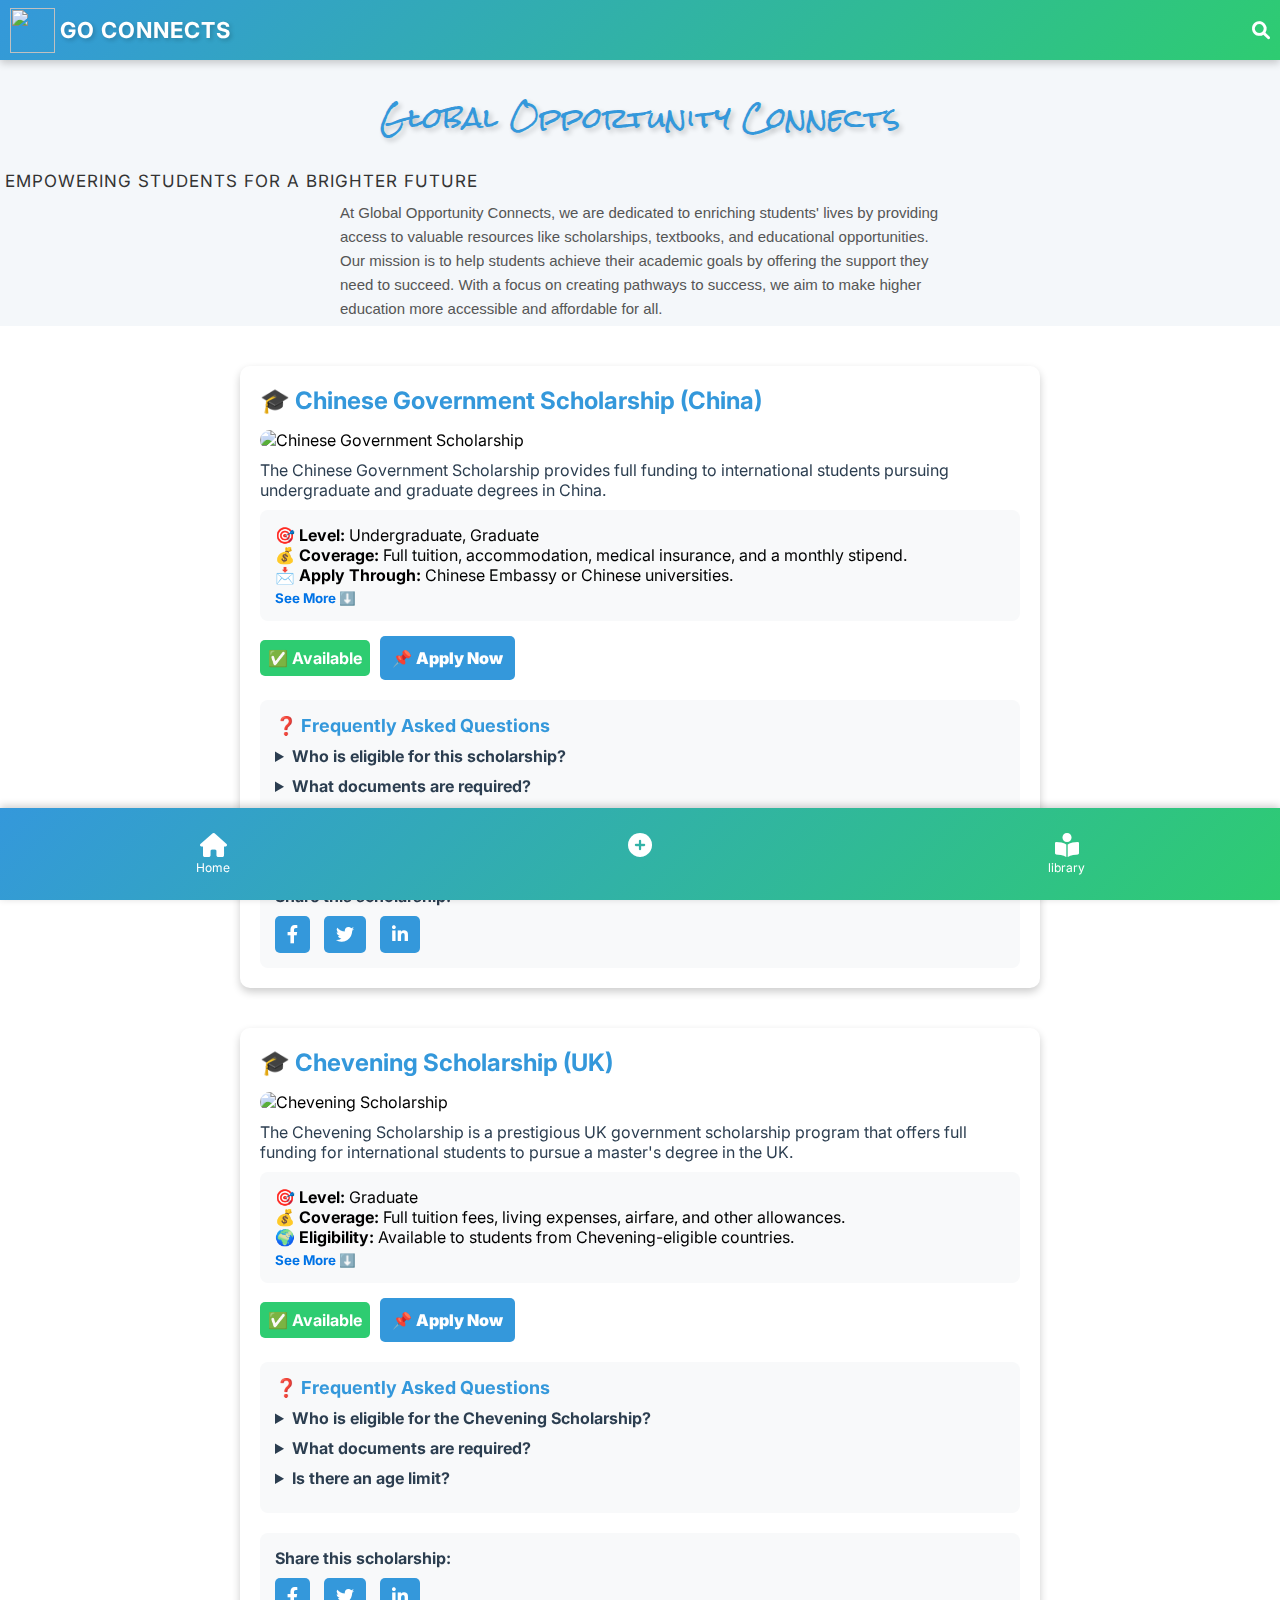
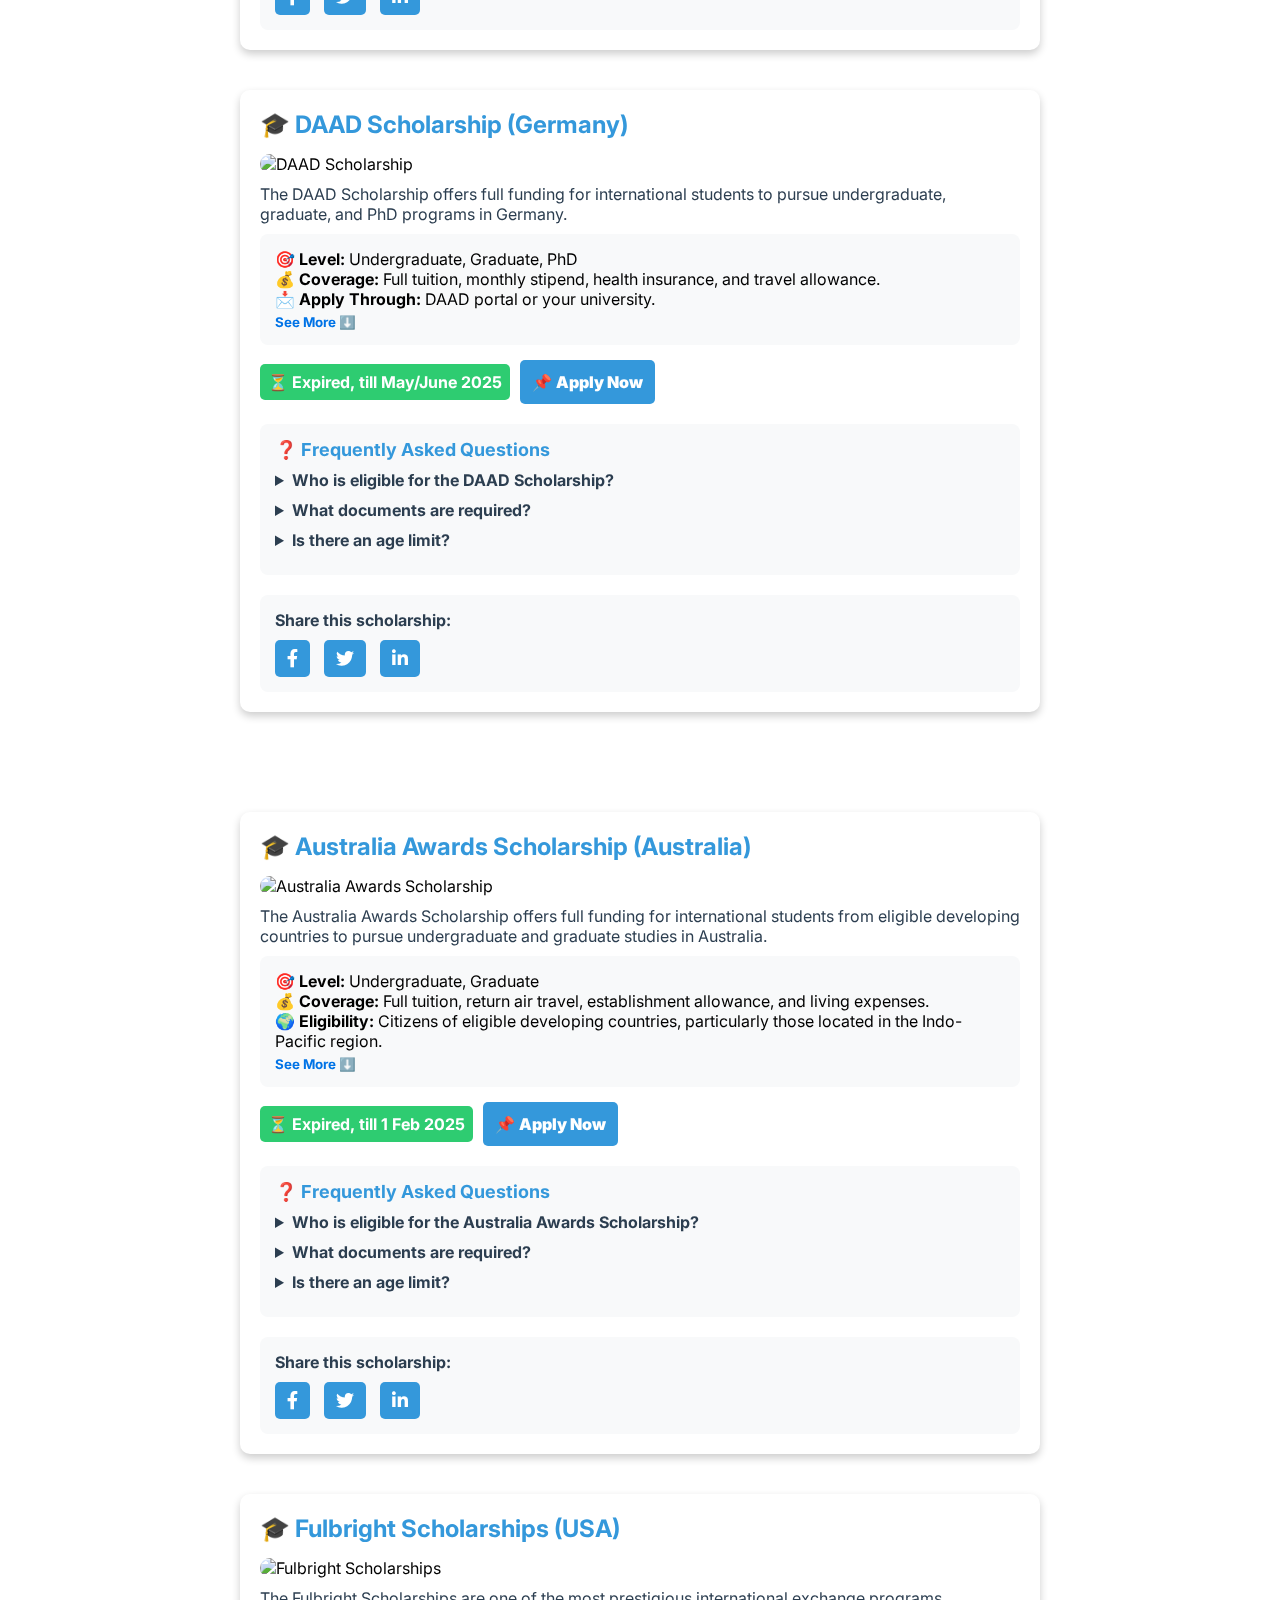
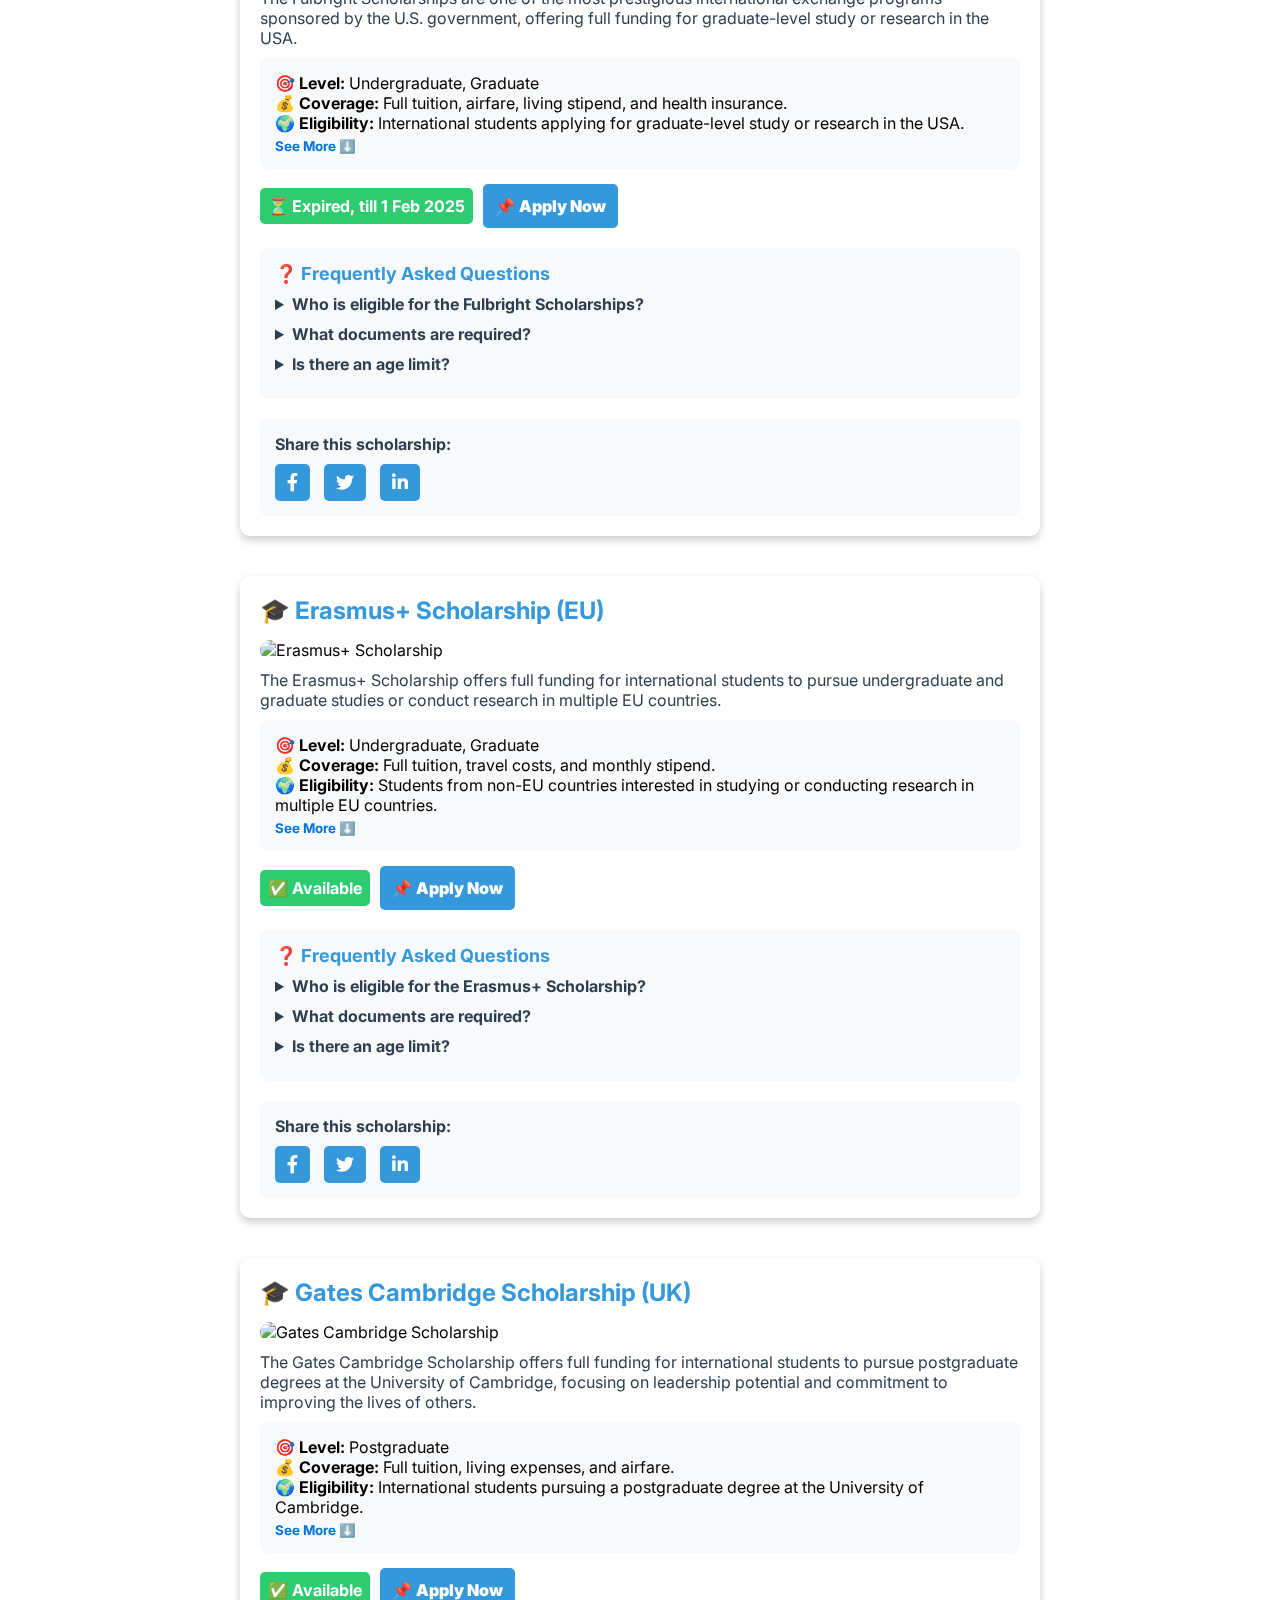
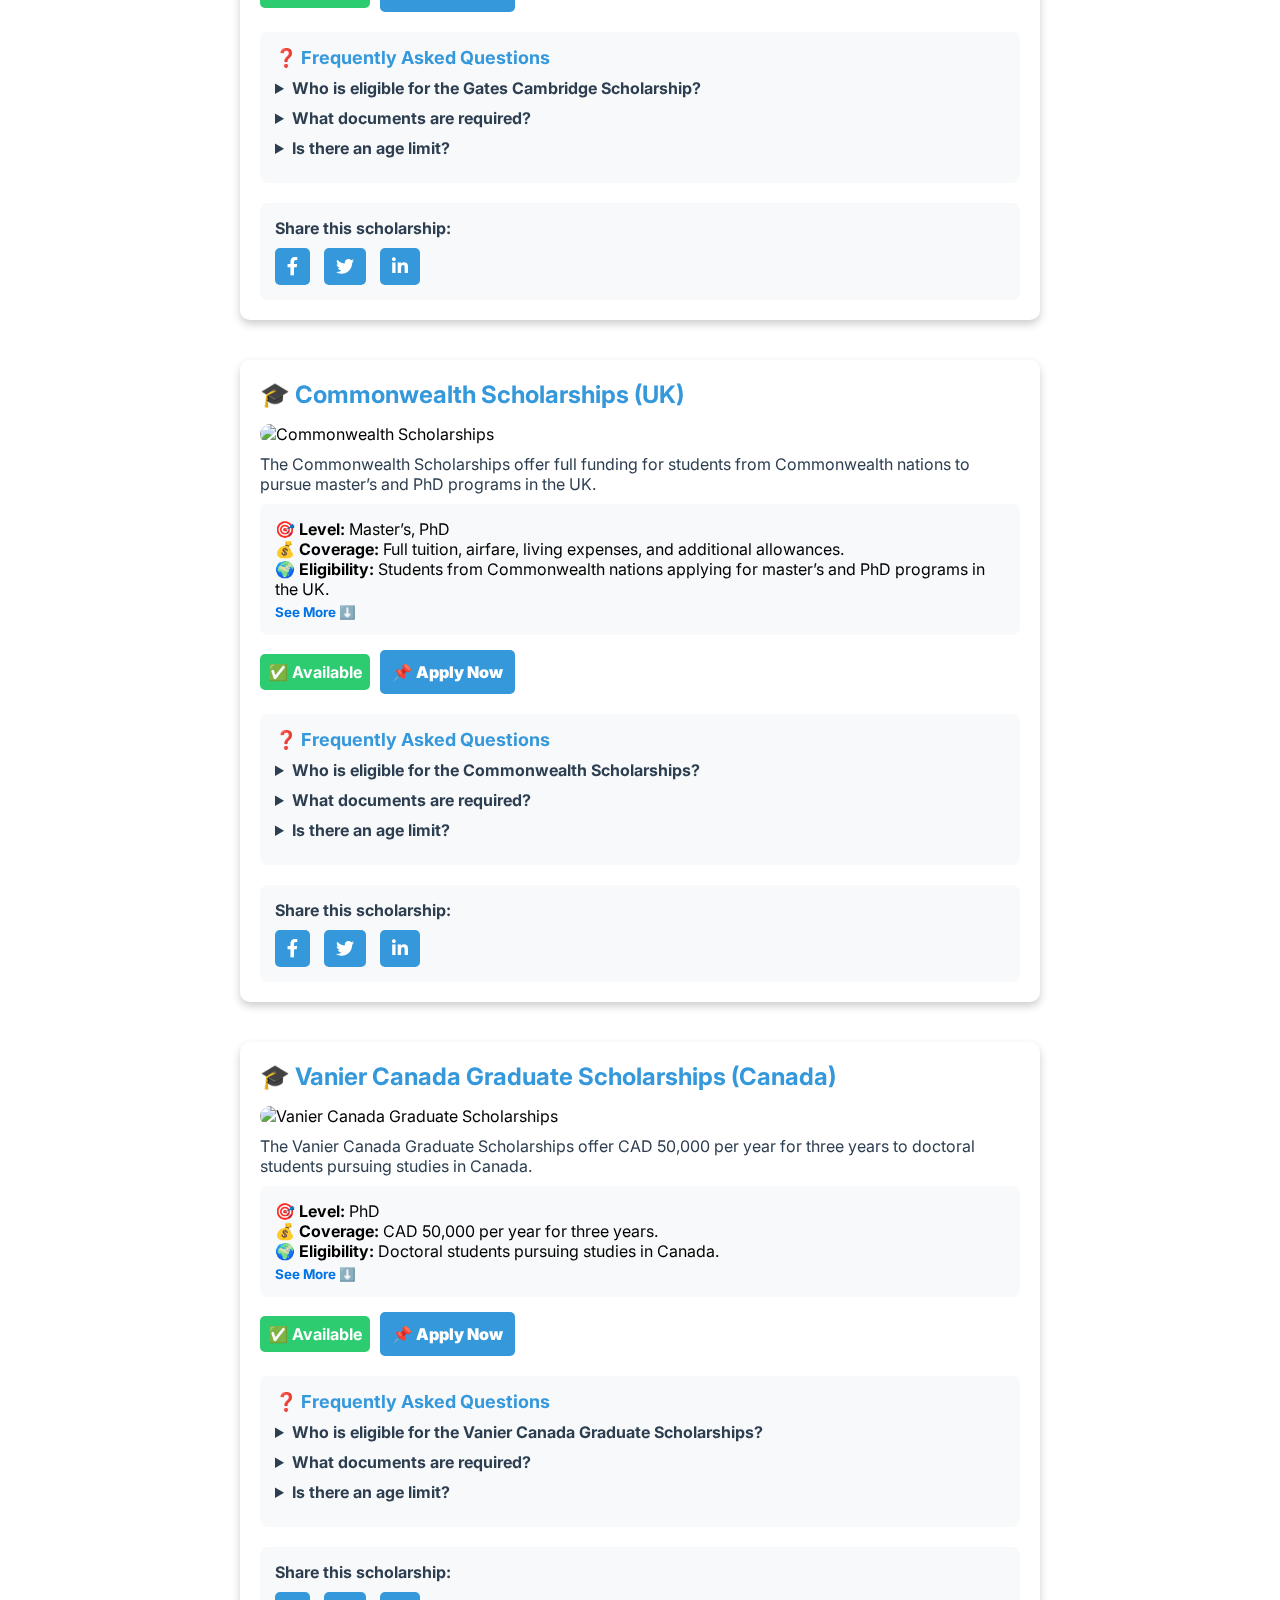
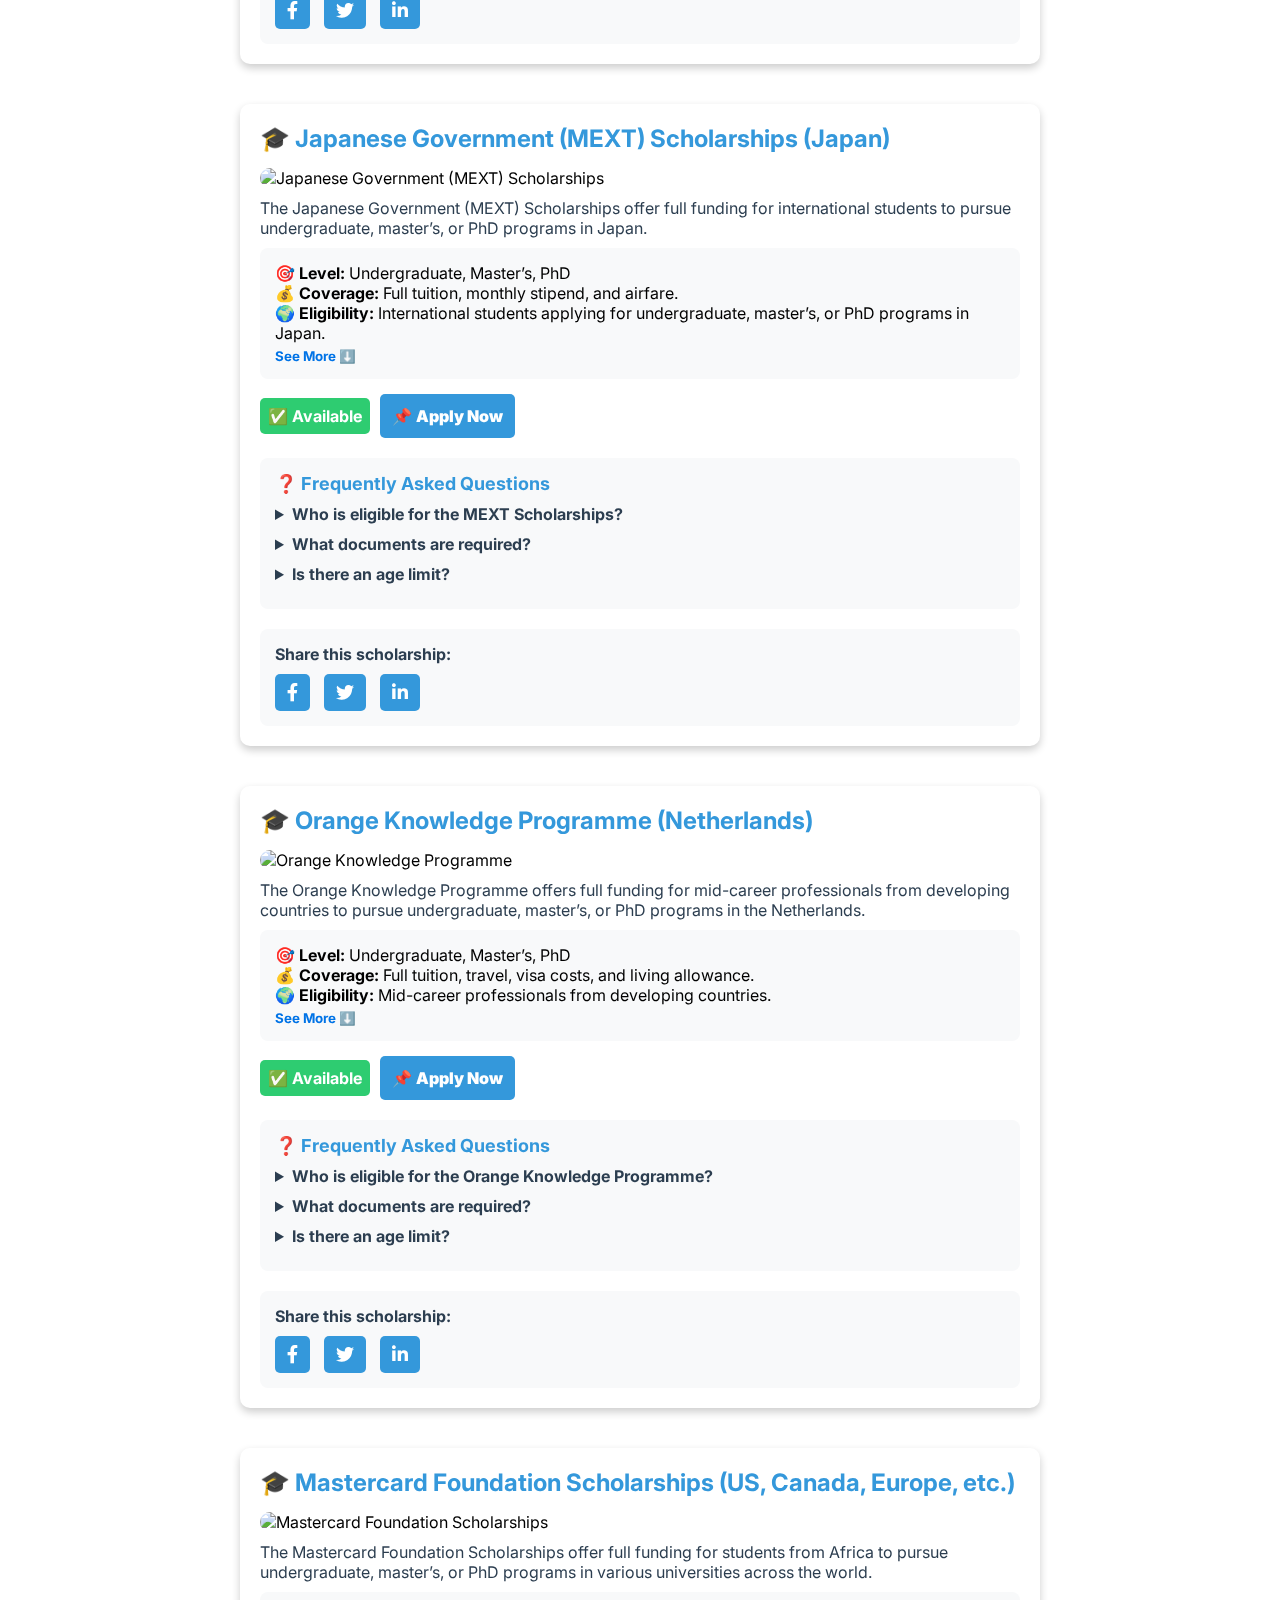
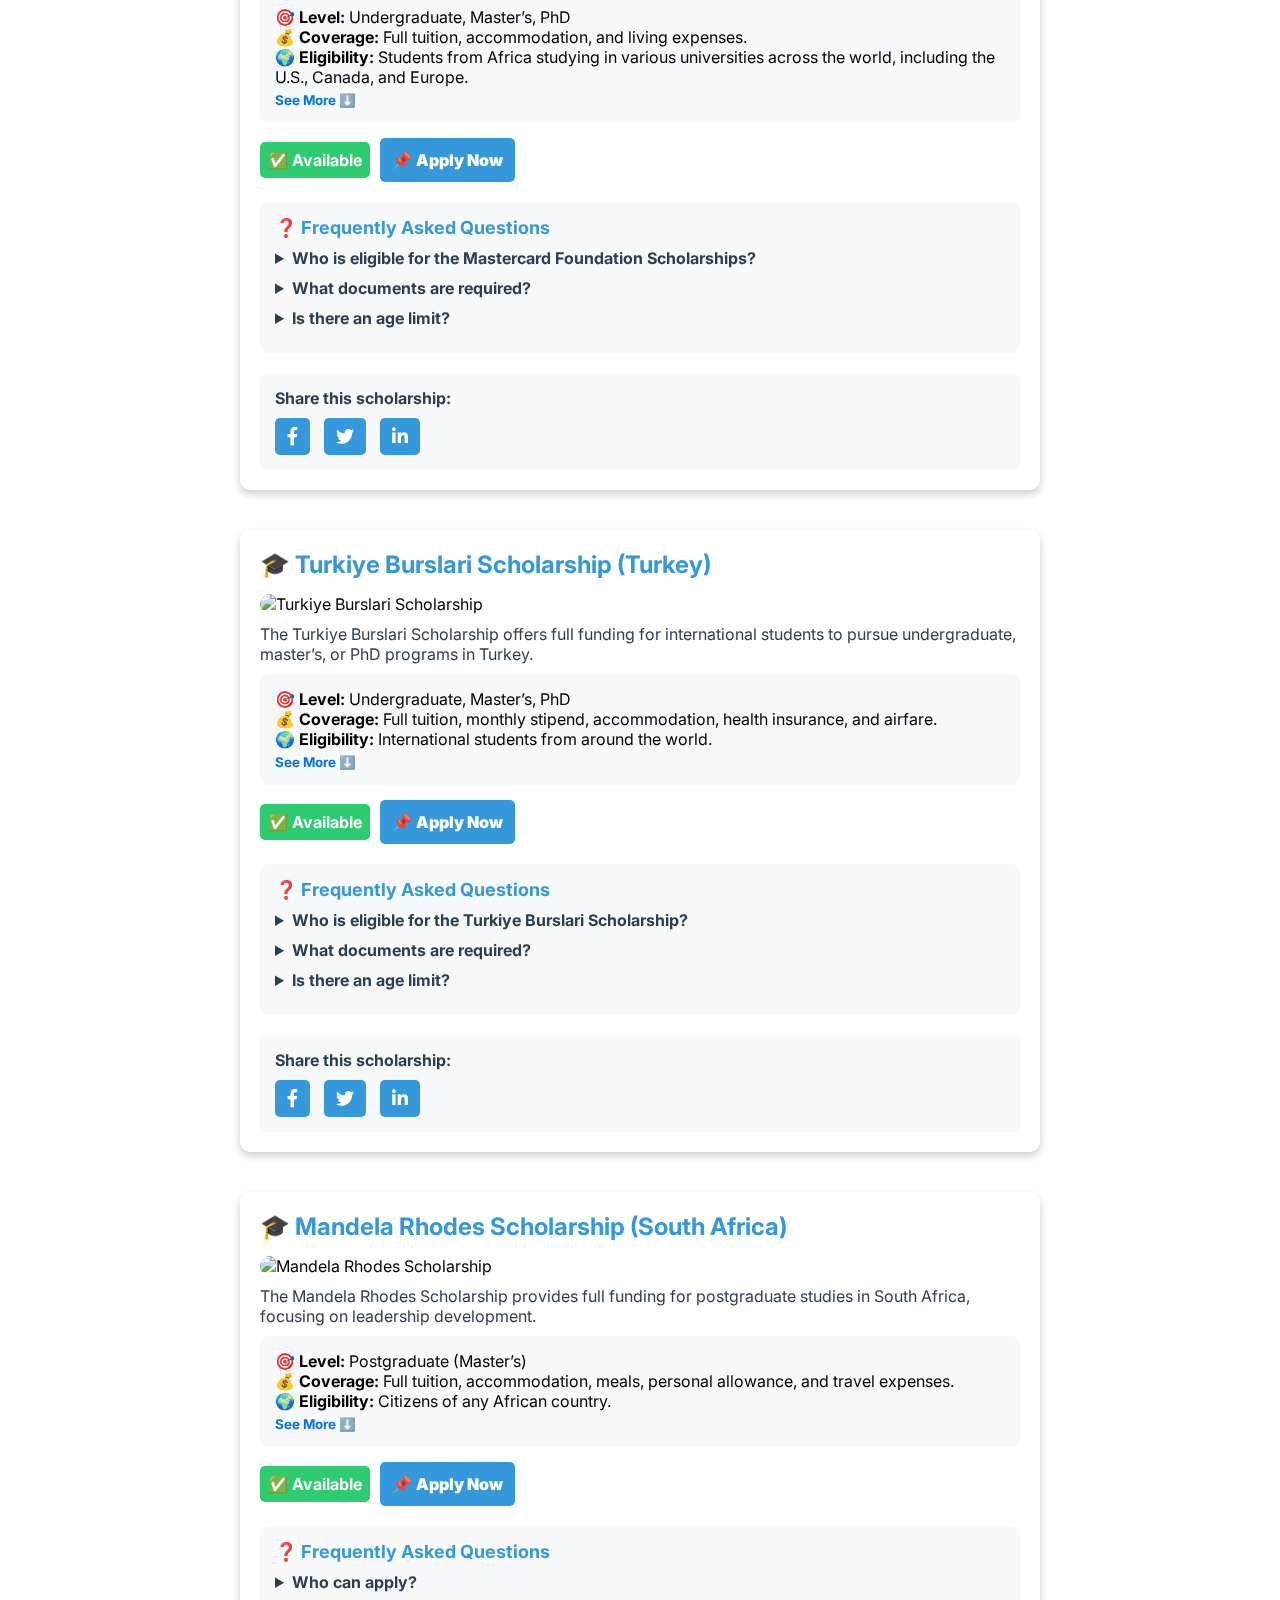
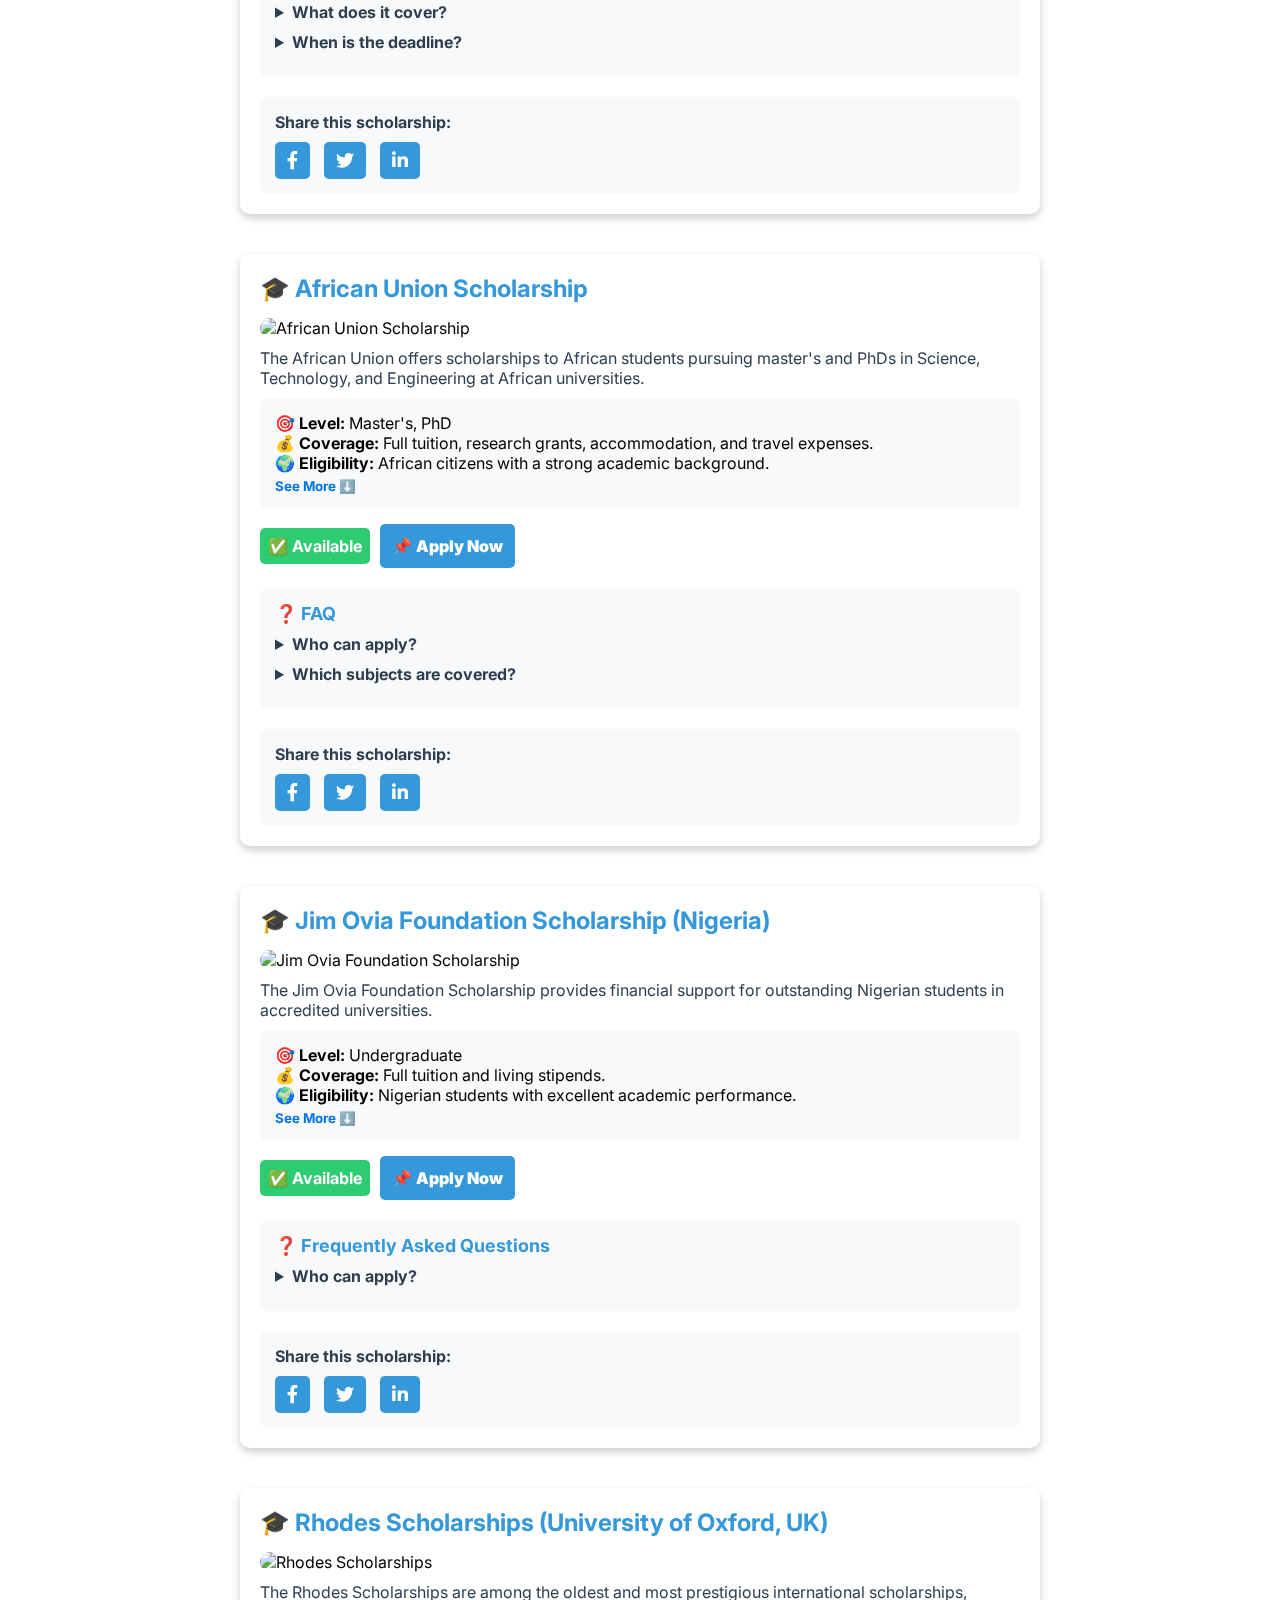
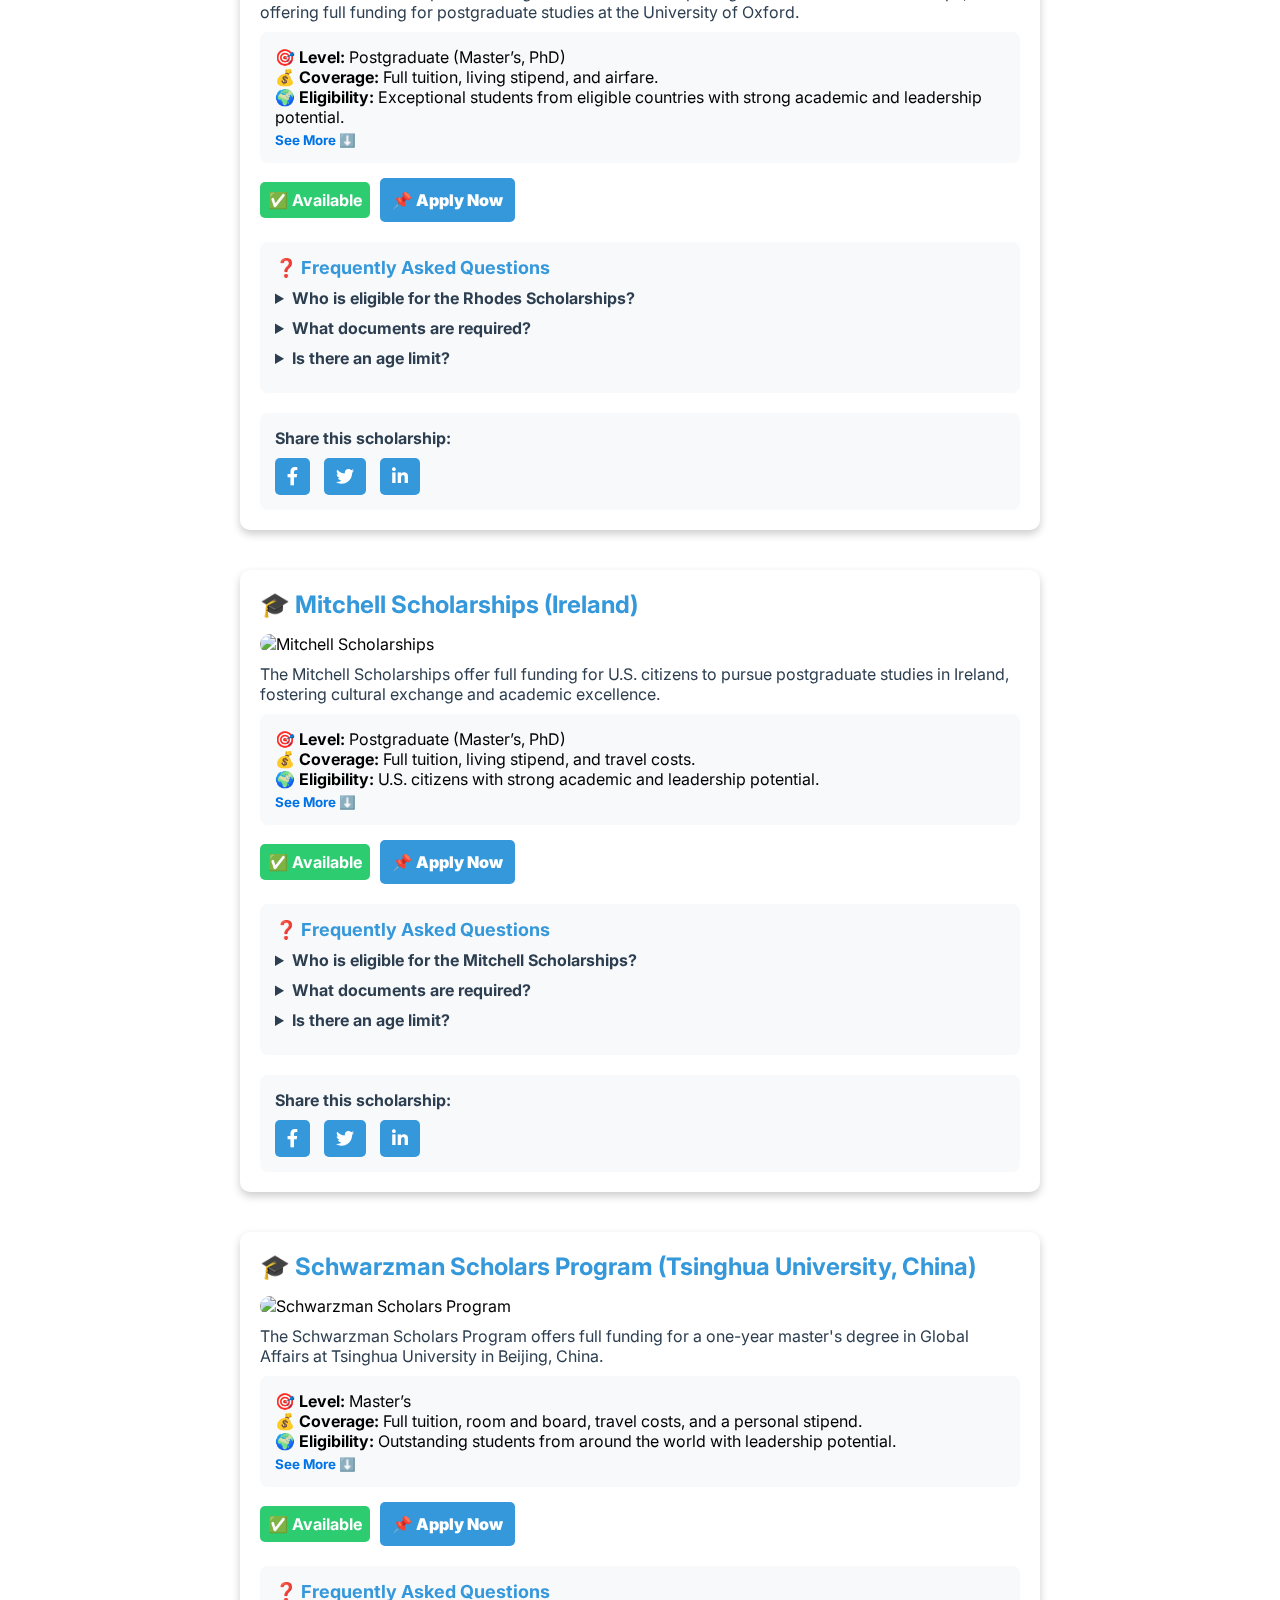
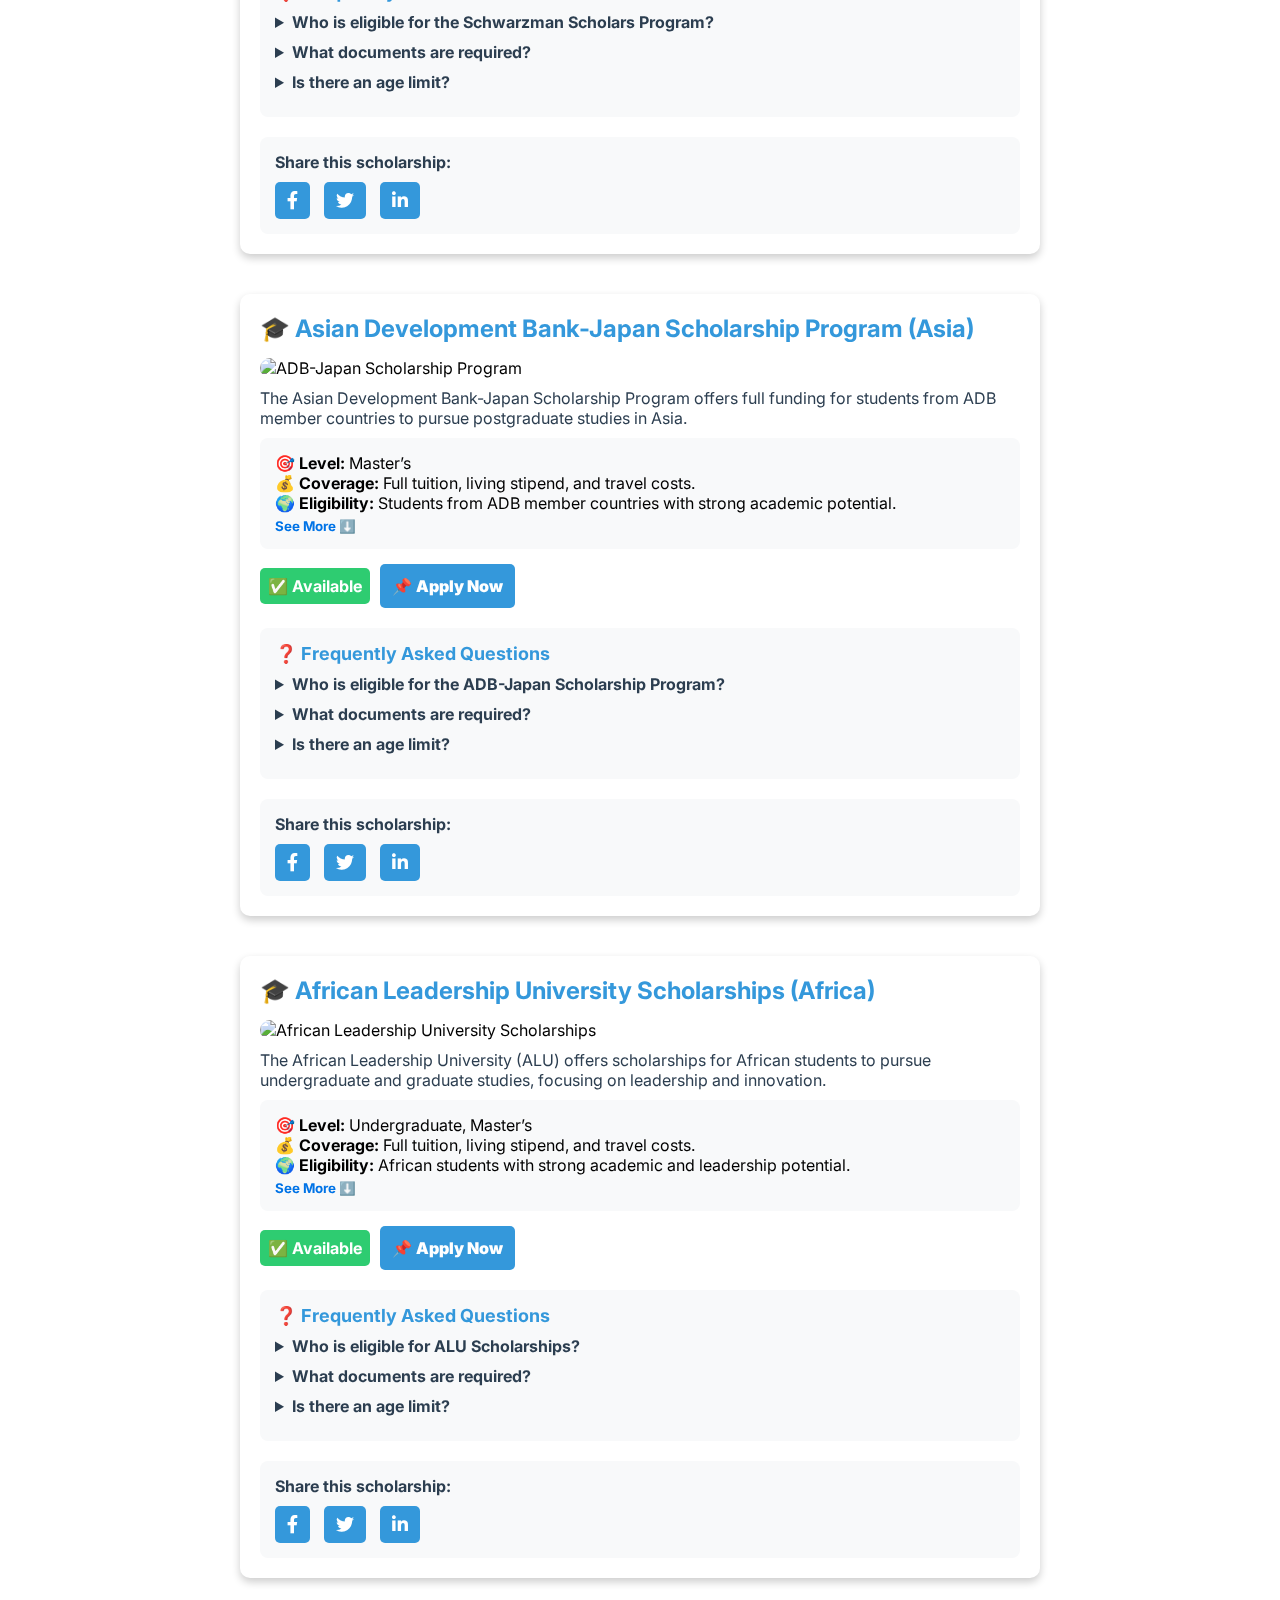
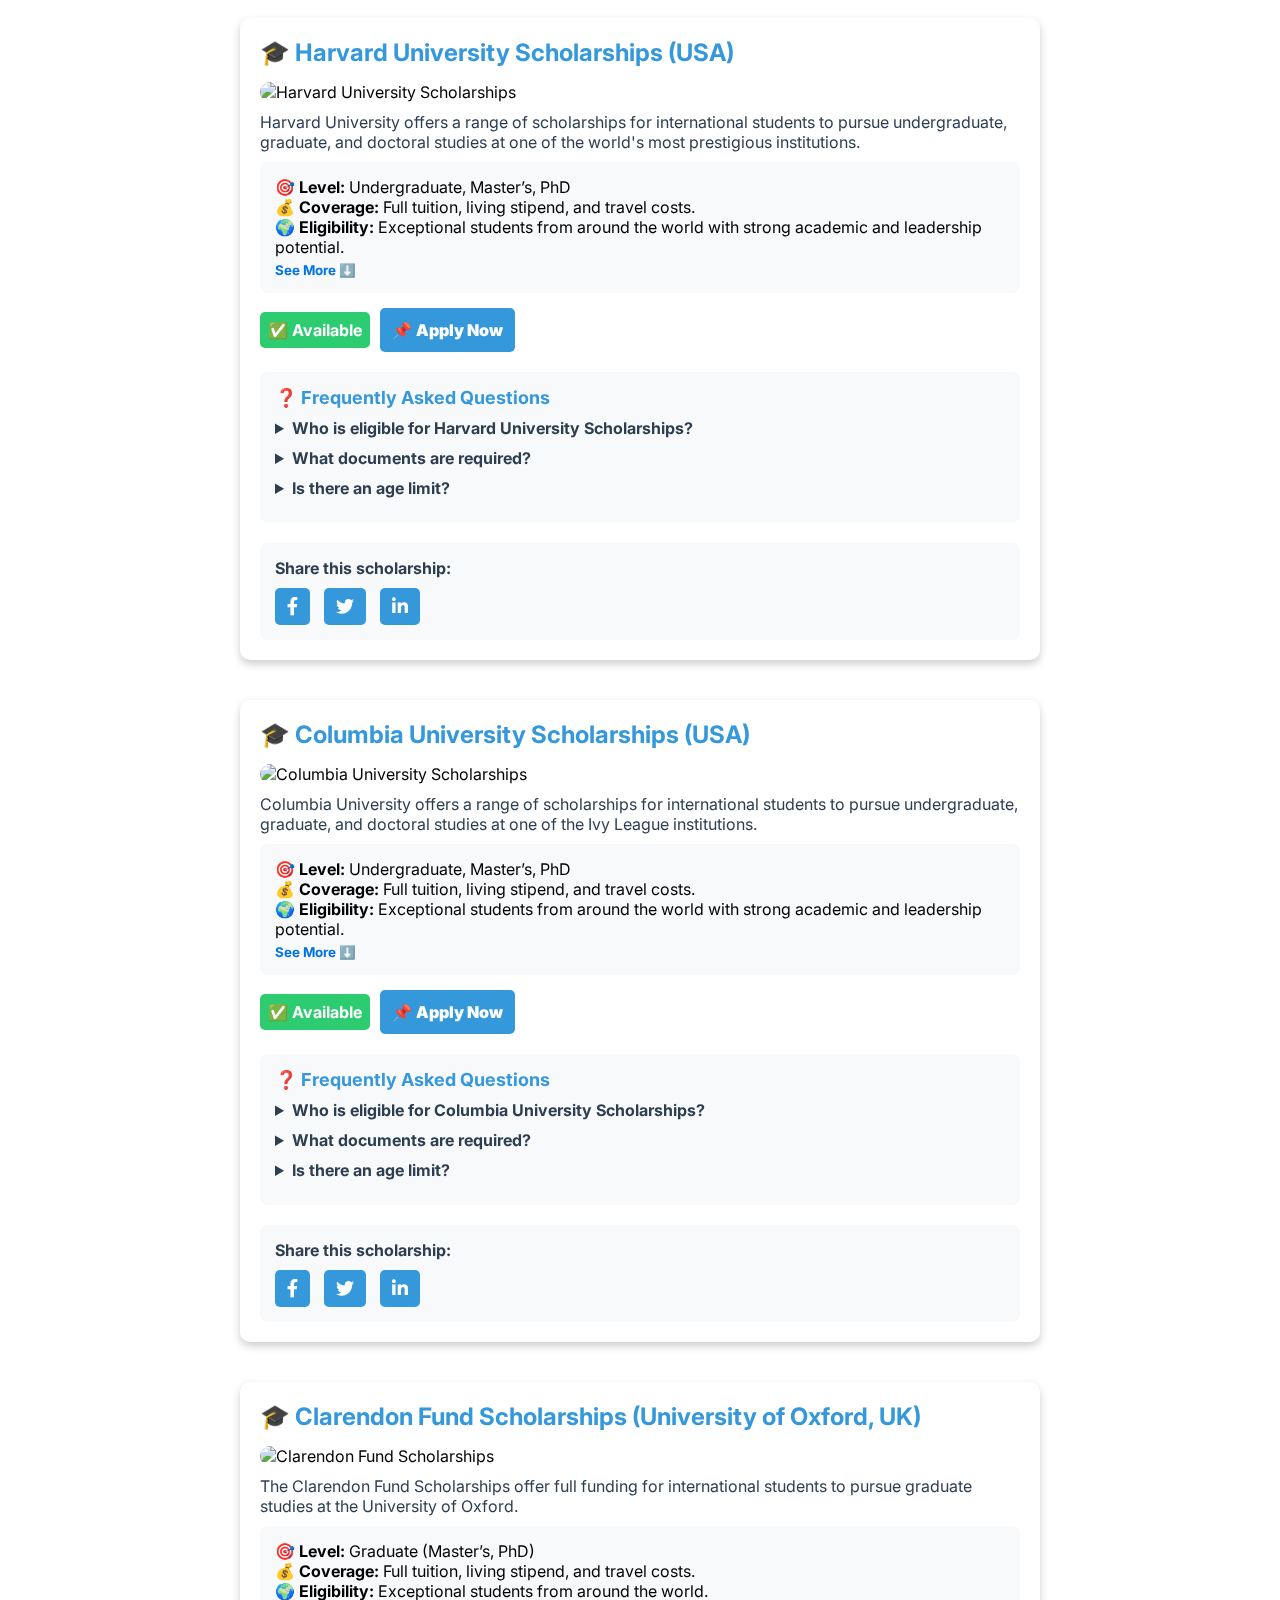
==== commit 1c2ff3d9: "Update index.html" ====
--- a/index.html
+++ b/index.html
@@ -28,7 +28,7 @@
         .org-name {
             
             font-family: 'Rock Salt', cursive;
-            font-size: 36px;
+            font-size: 28px;
             margin-top: 70px;
             color:#3498db;
             
@@ -73,7 +73,9 @@
 
 
 </div>
-
+<div id="main-content">
+       
+        <div class="section home" data-page="home">
 <div class="body">
 
     <div class="org-name">Global Opportunity Connects</div>
@@ -84,9 +86,7 @@
 </div>
 
     <!-- Sections -->
-    <div id="main-content">
-       
-        <div class="section home" data-page="home">
+    
             
 <div class="scholarship-container" data-title="Chinese Government Scholarship">
     <h2 class="page-title">🎓 Chinese Government Scholarship (China)</h2>
--- a/styles.css
+++ b/styles.css
@@ -183,7 +183,7 @@
 
 
 #main-content{
-    padding-top: 100px;
+    padding-top: 10px;
     
 }
 
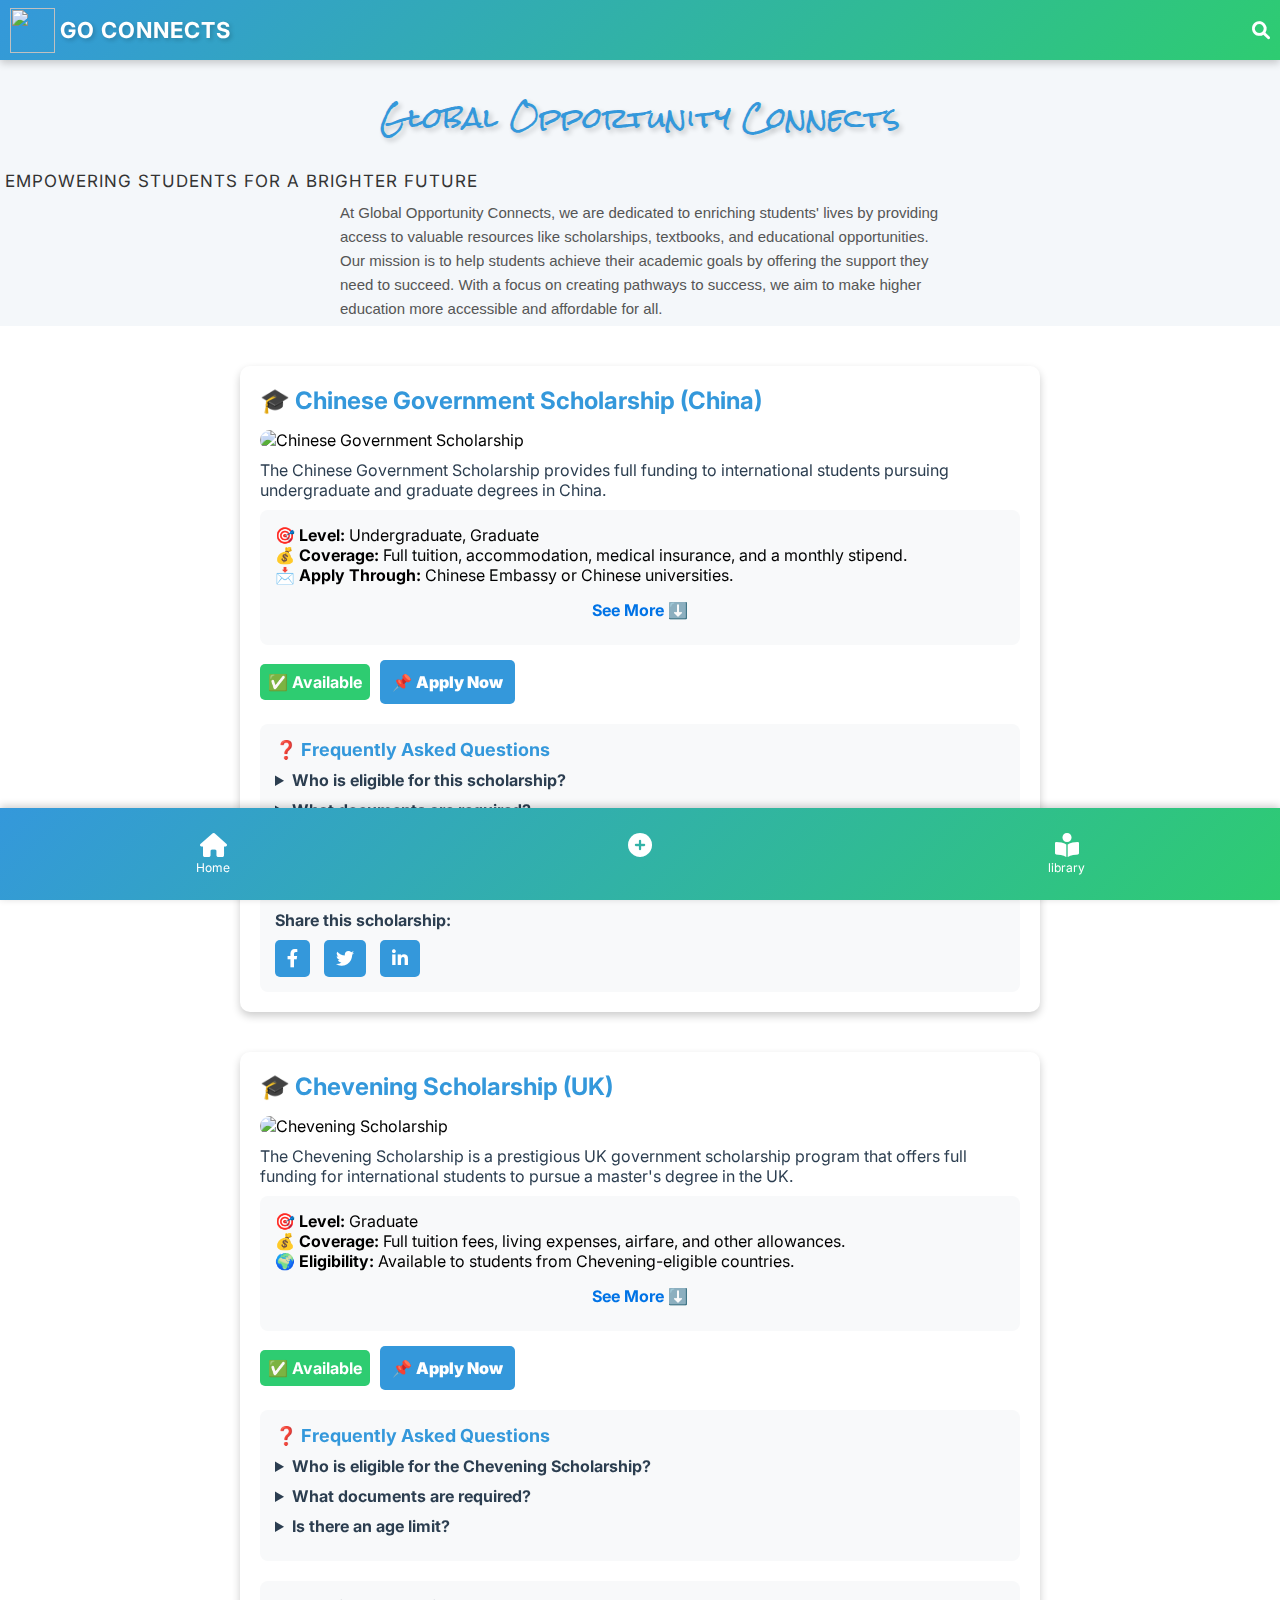
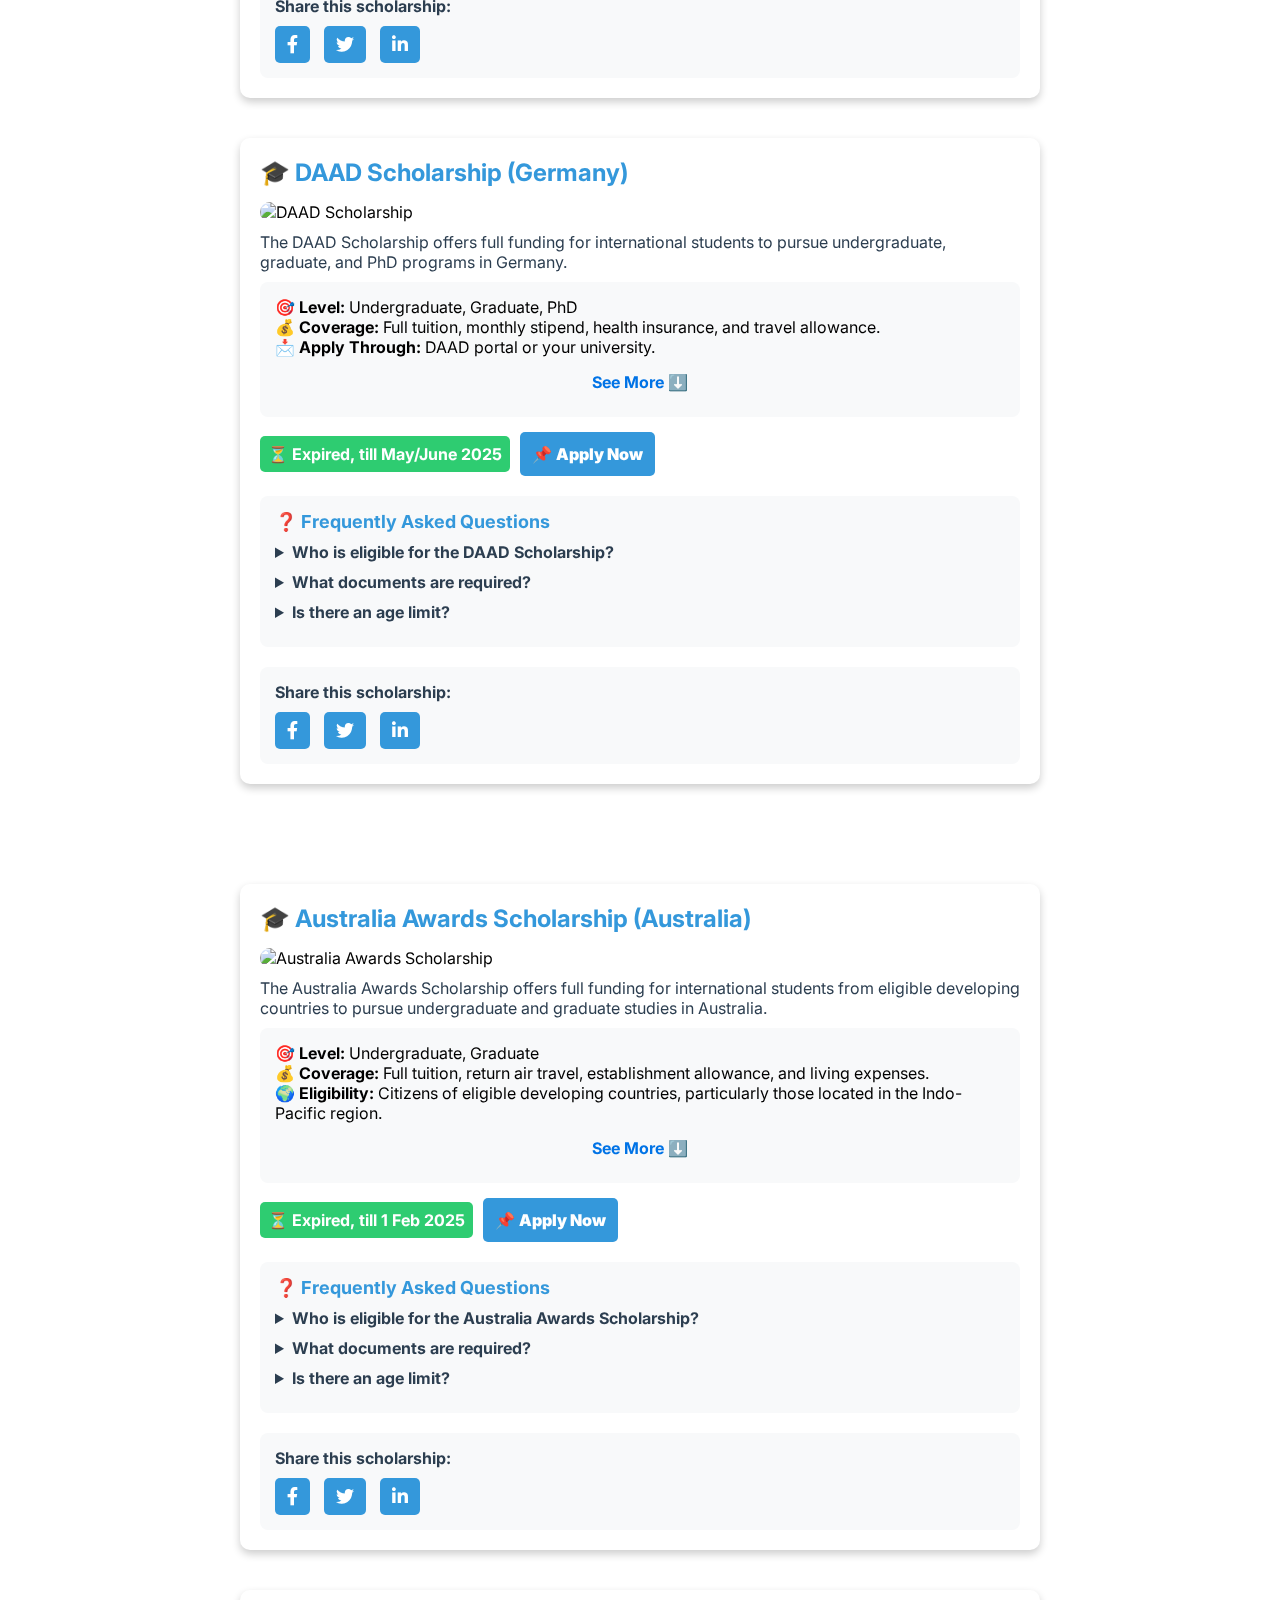
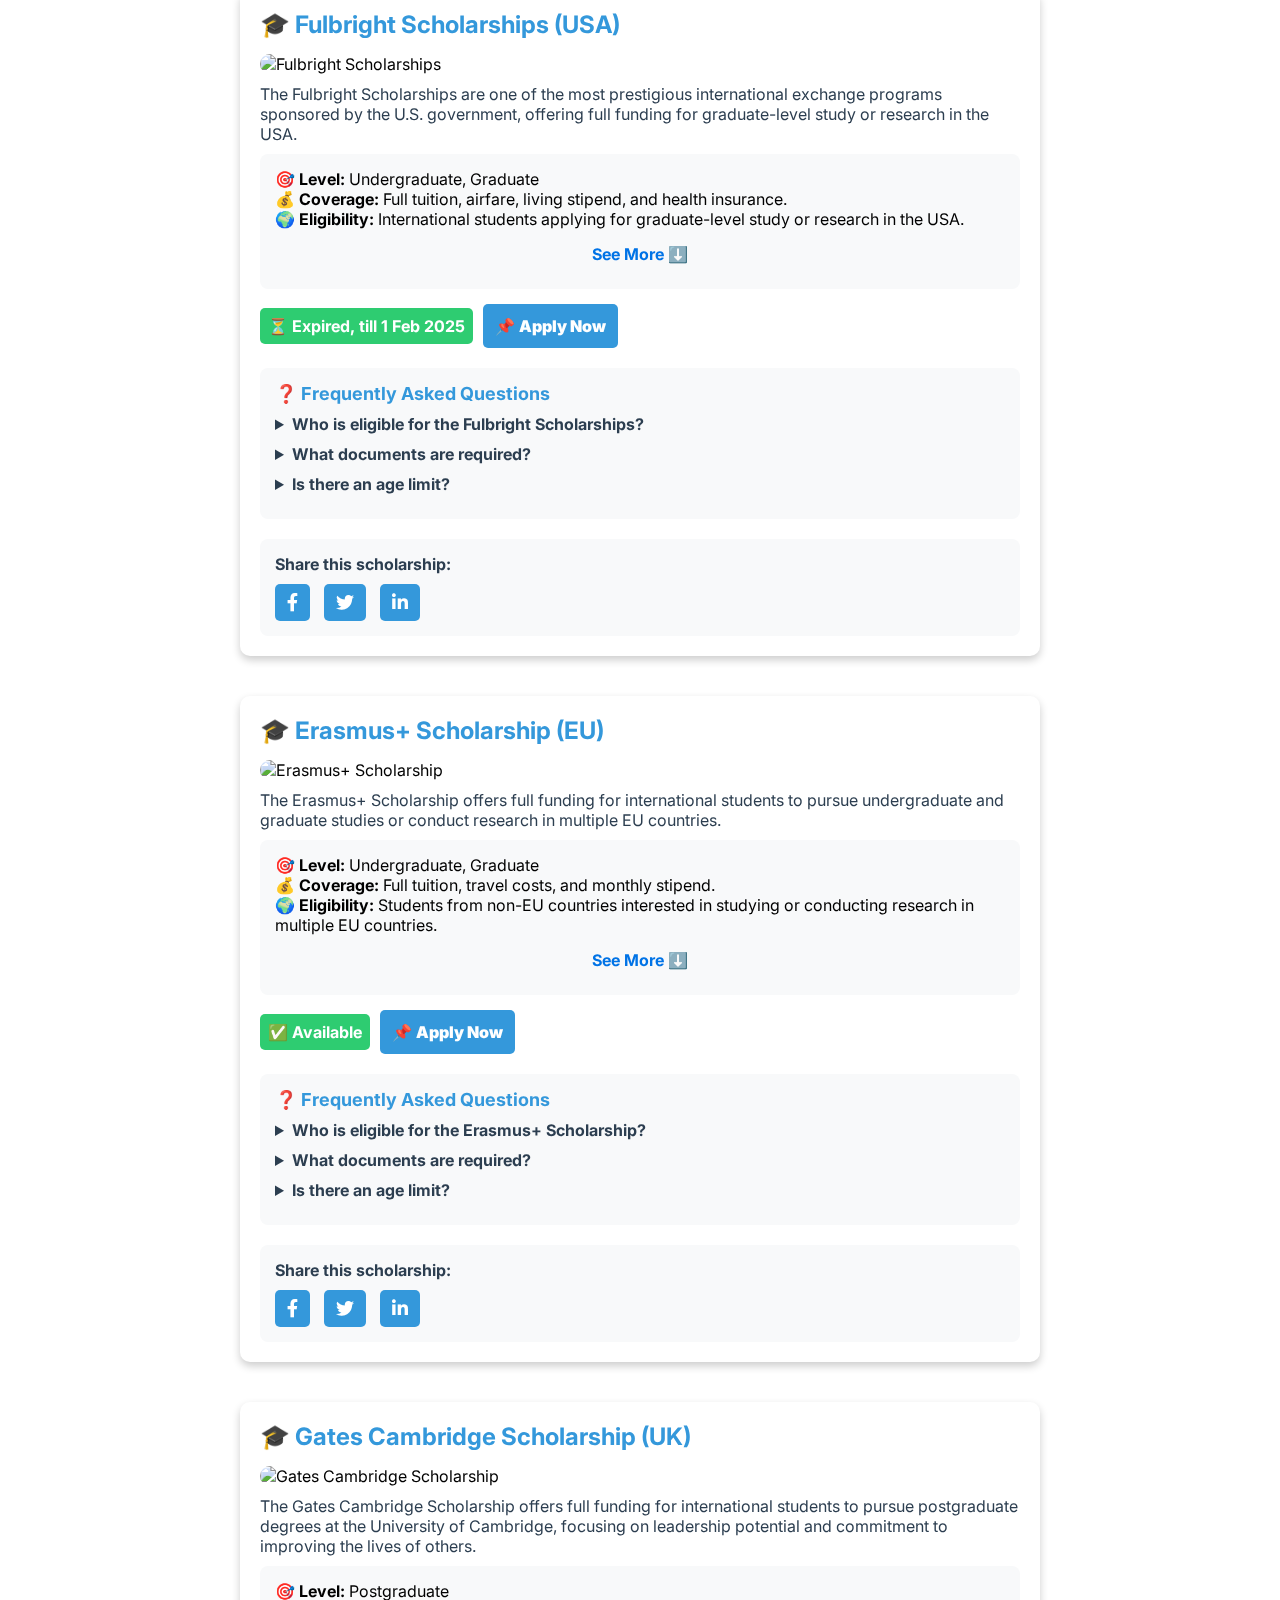
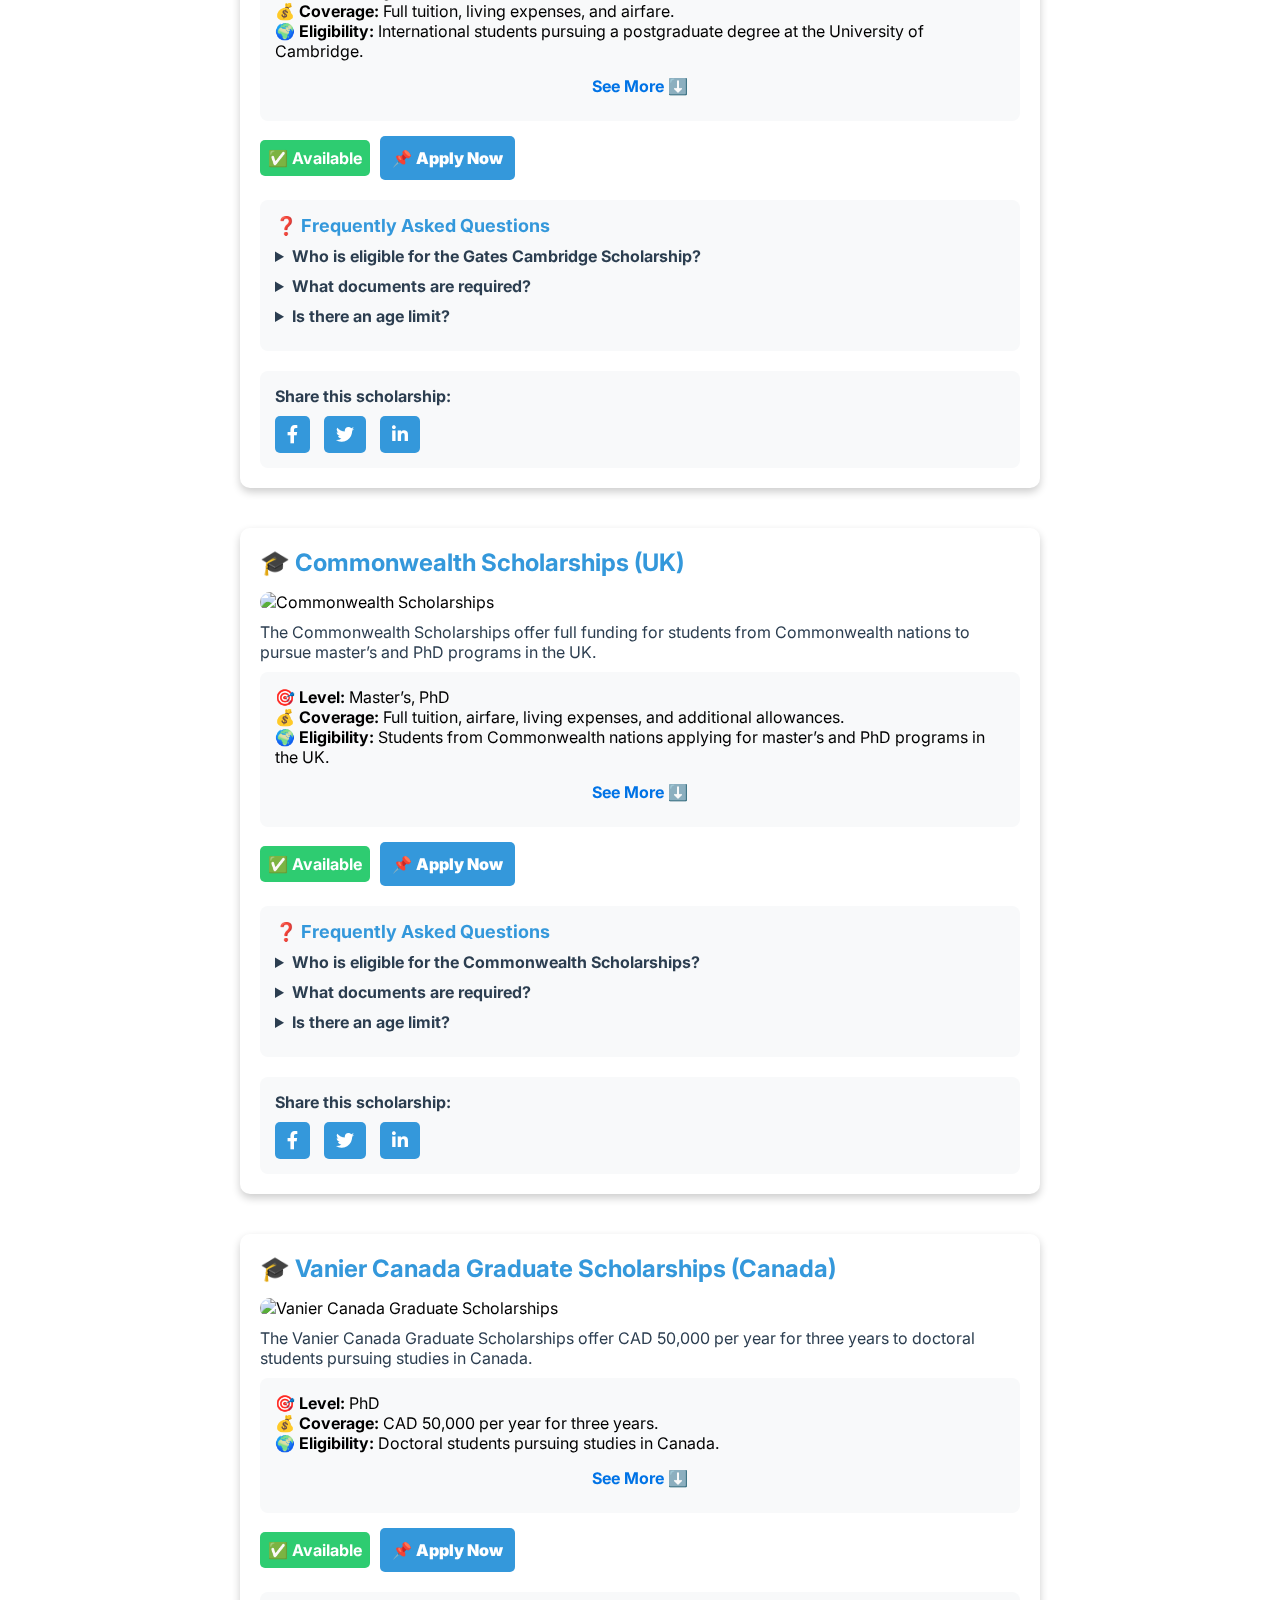
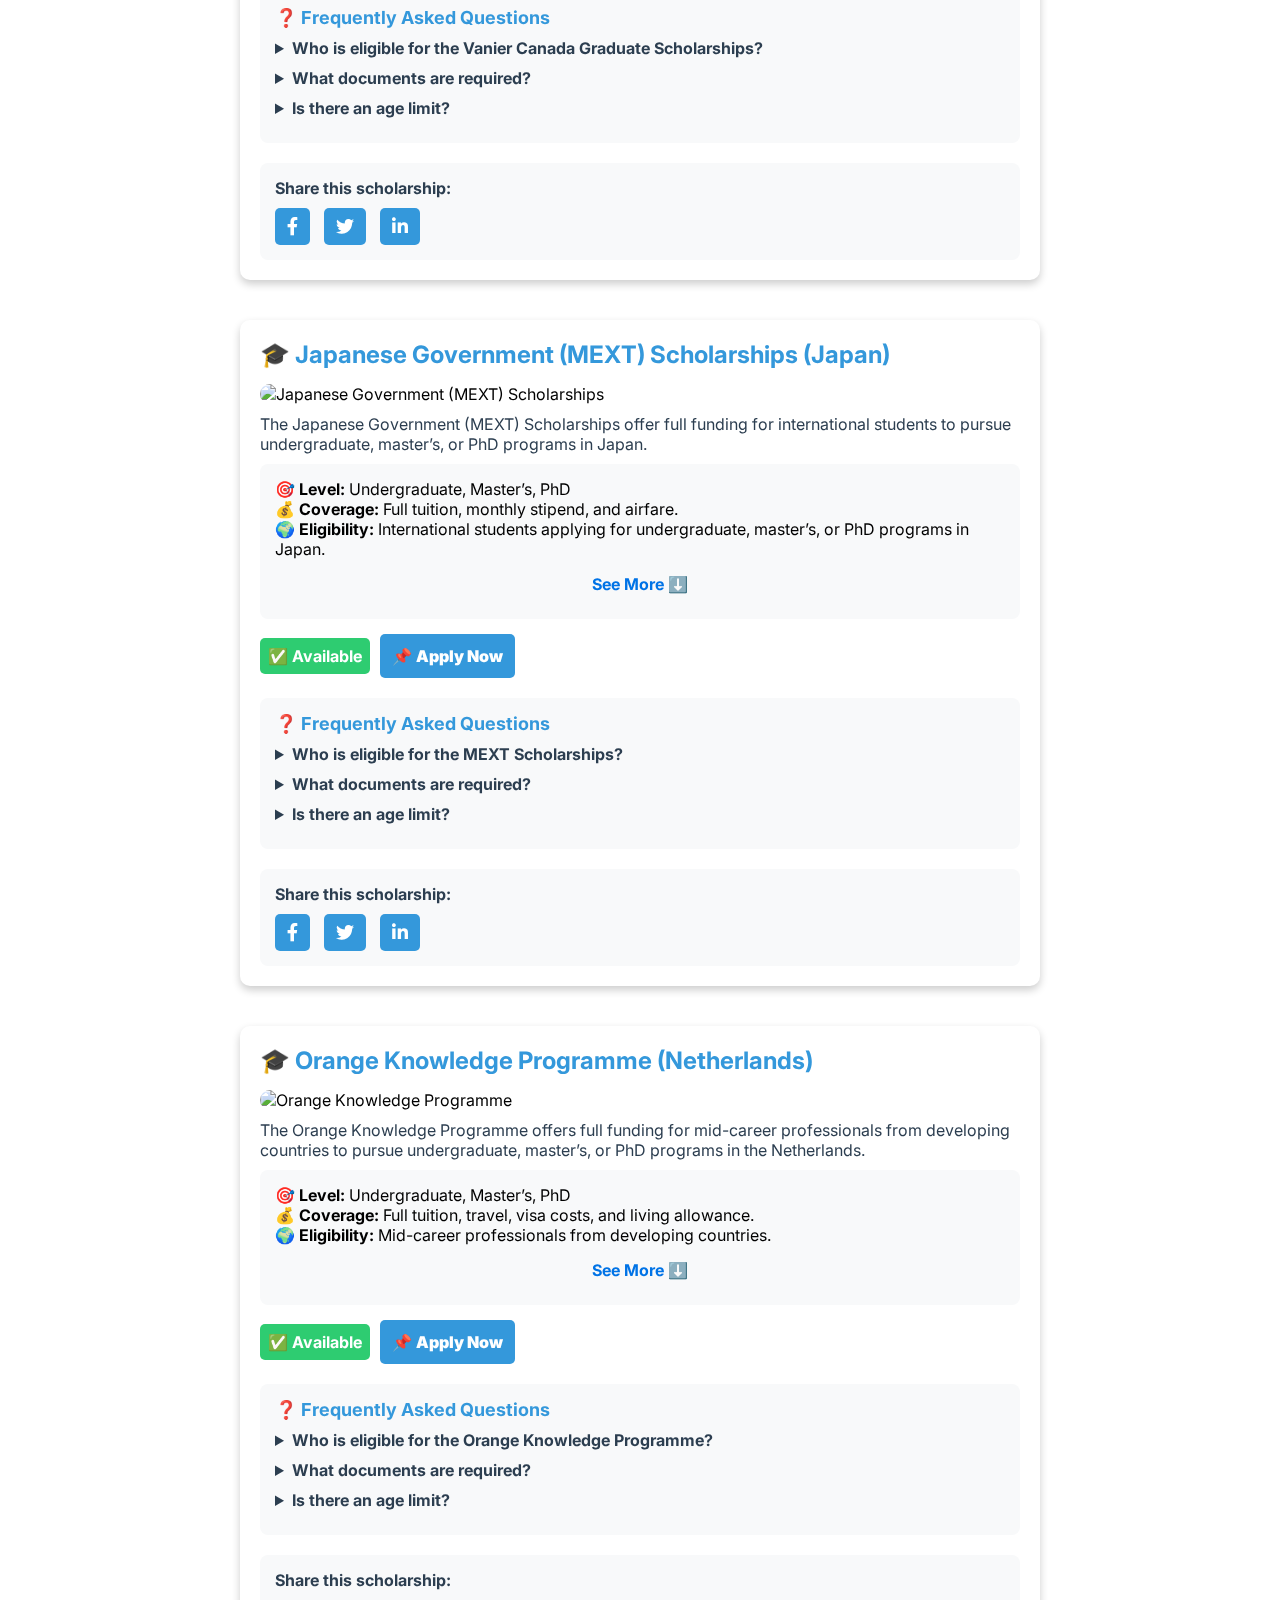
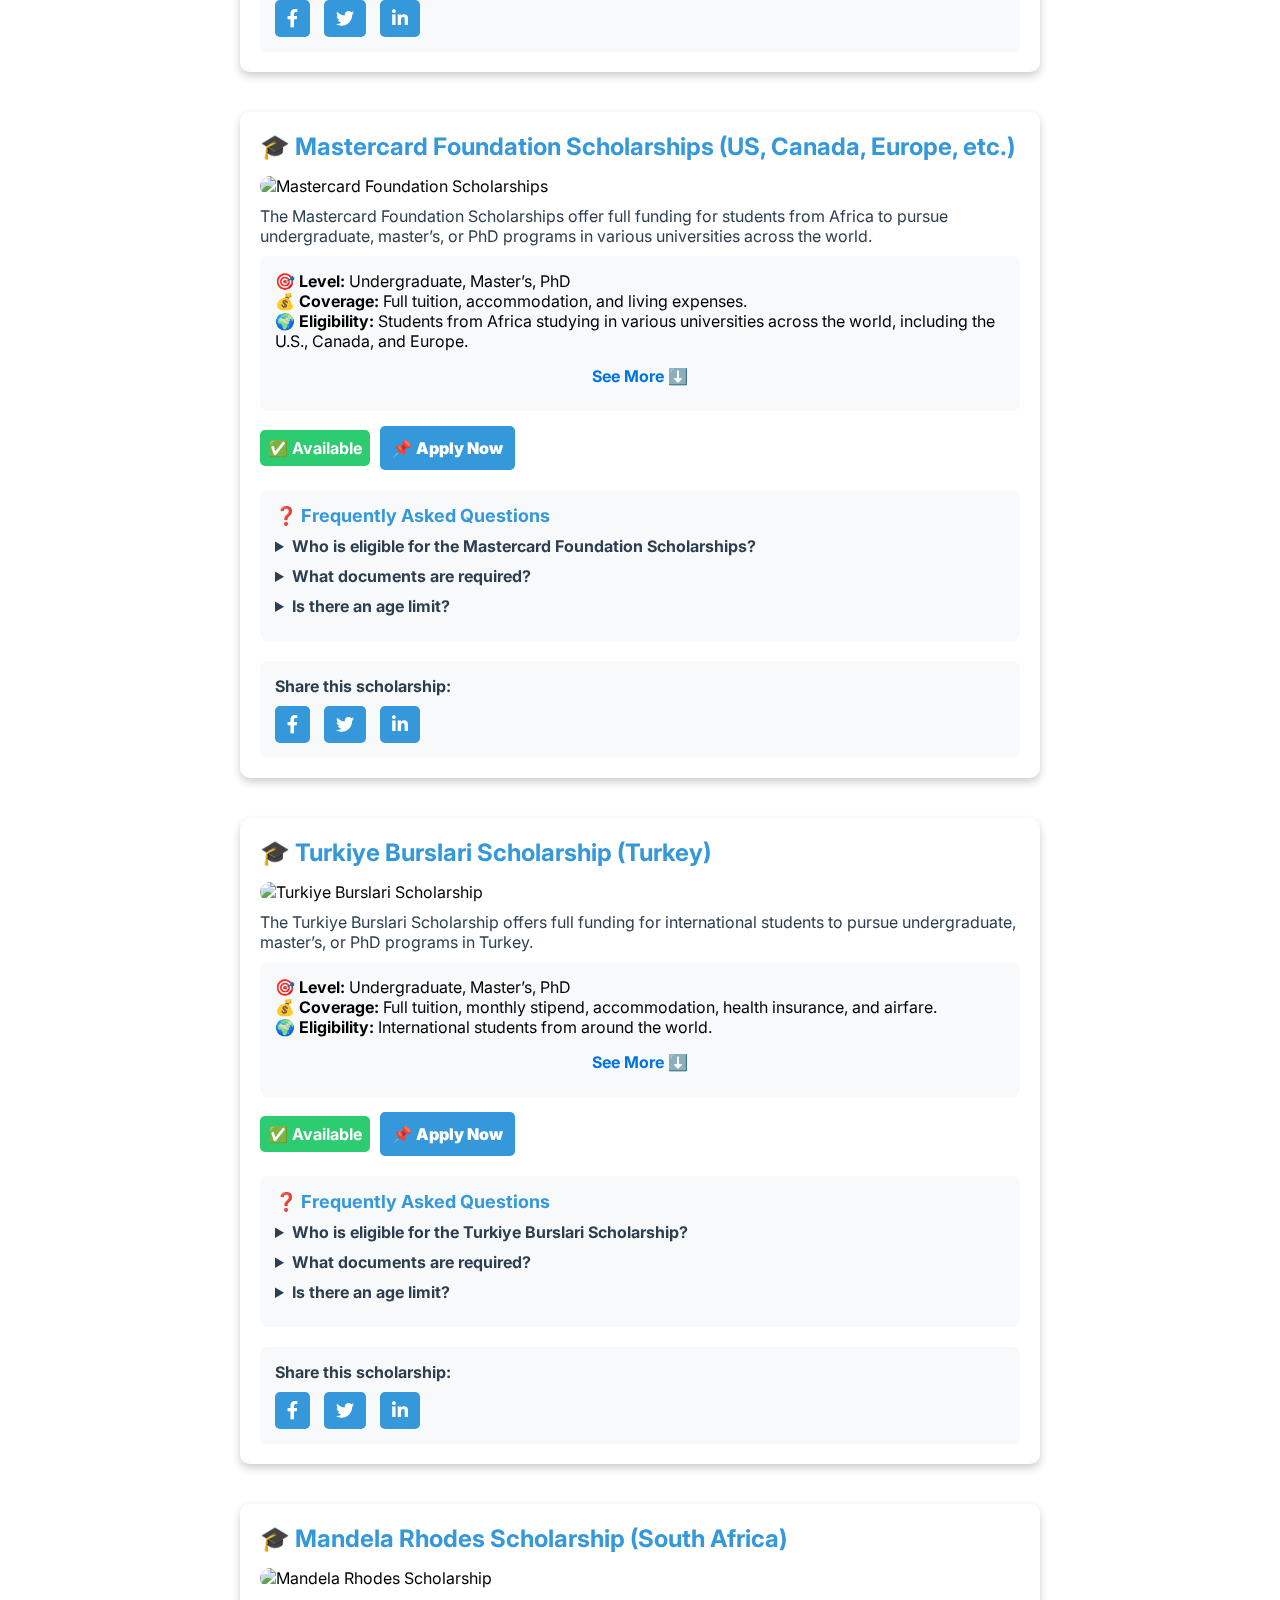
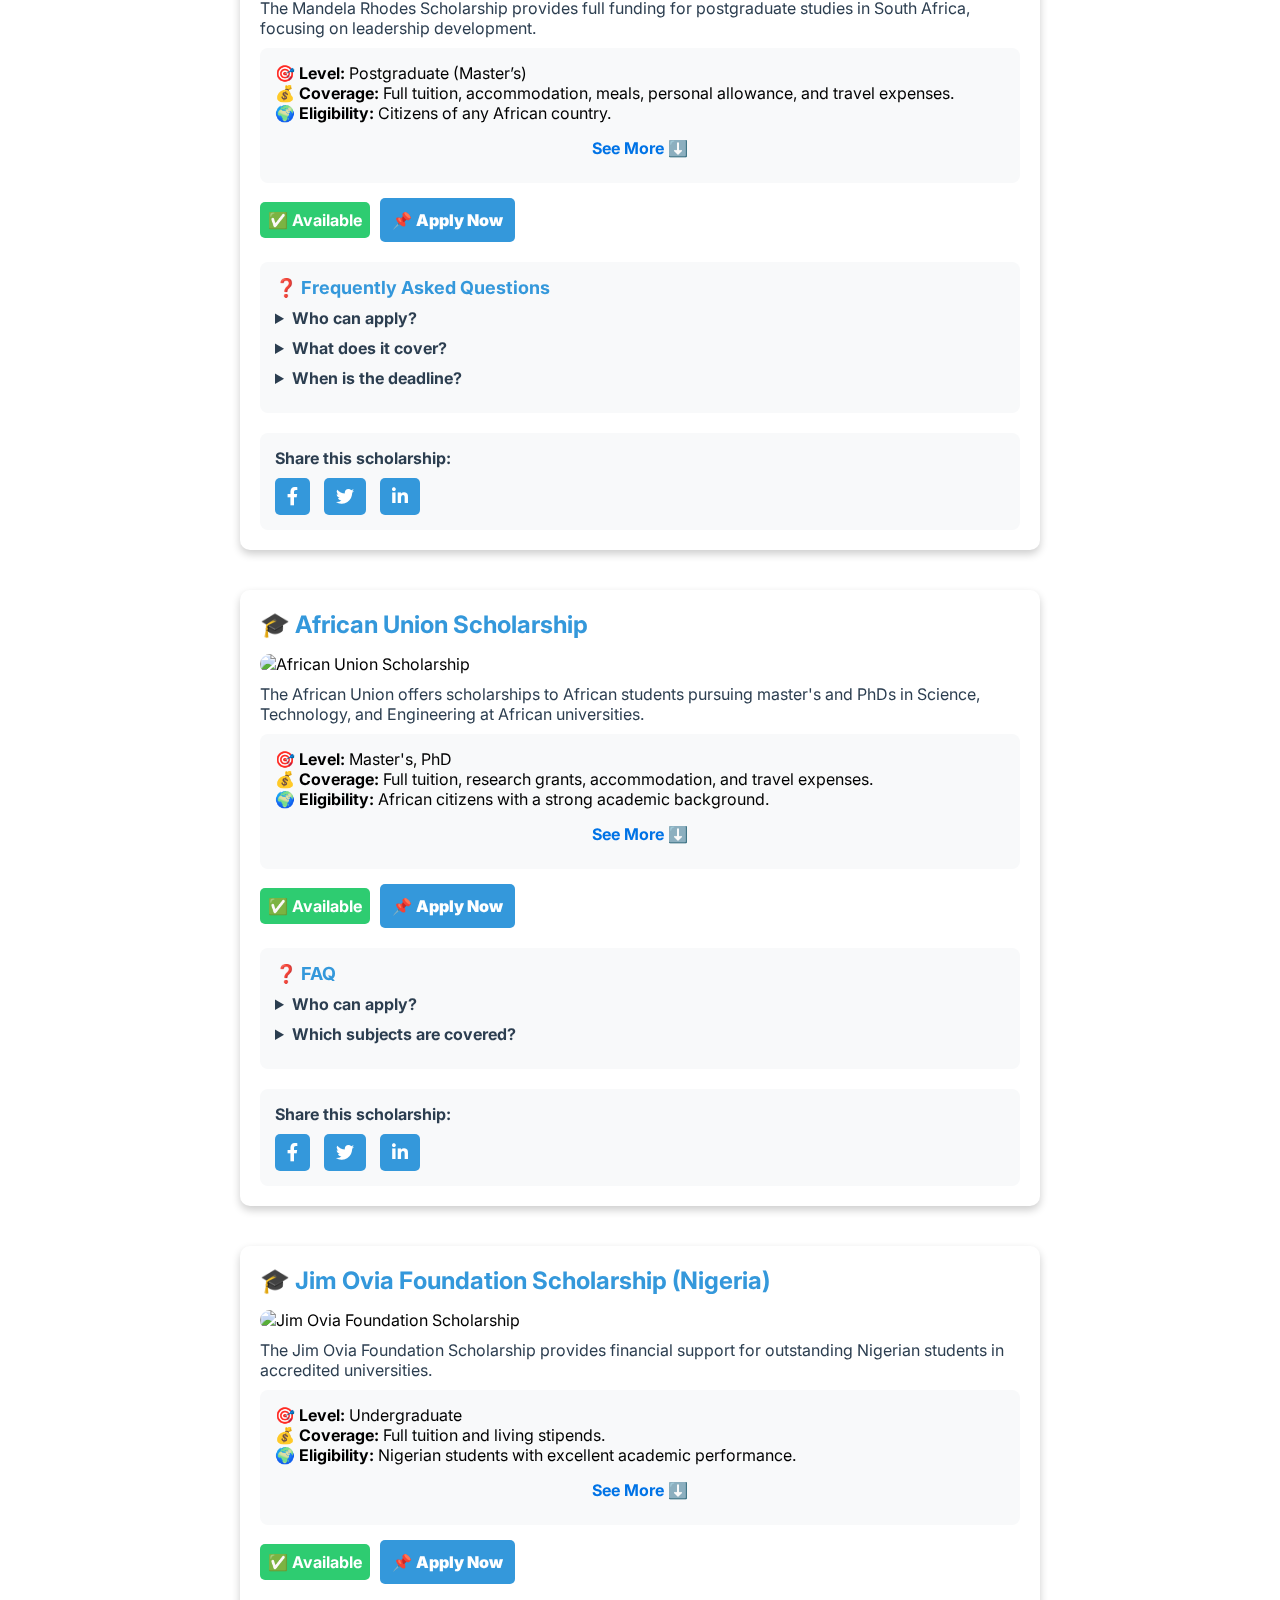
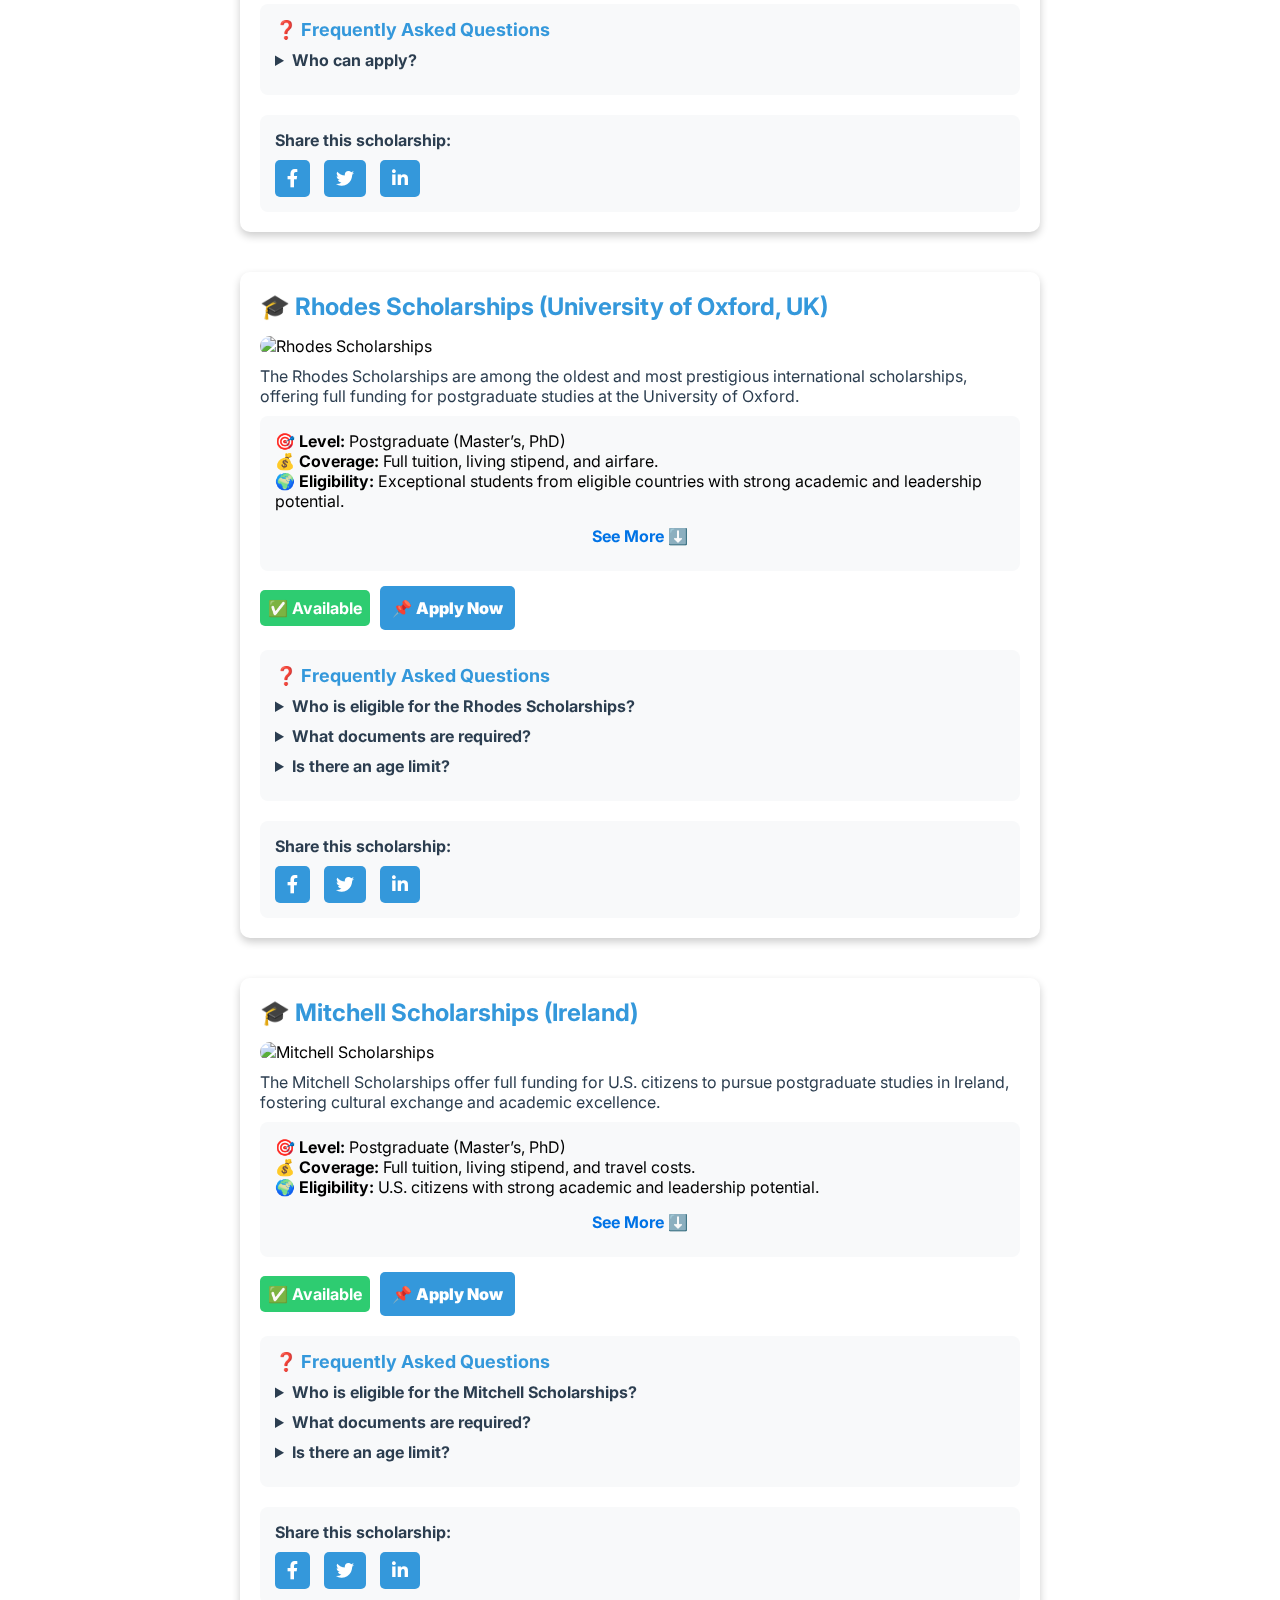
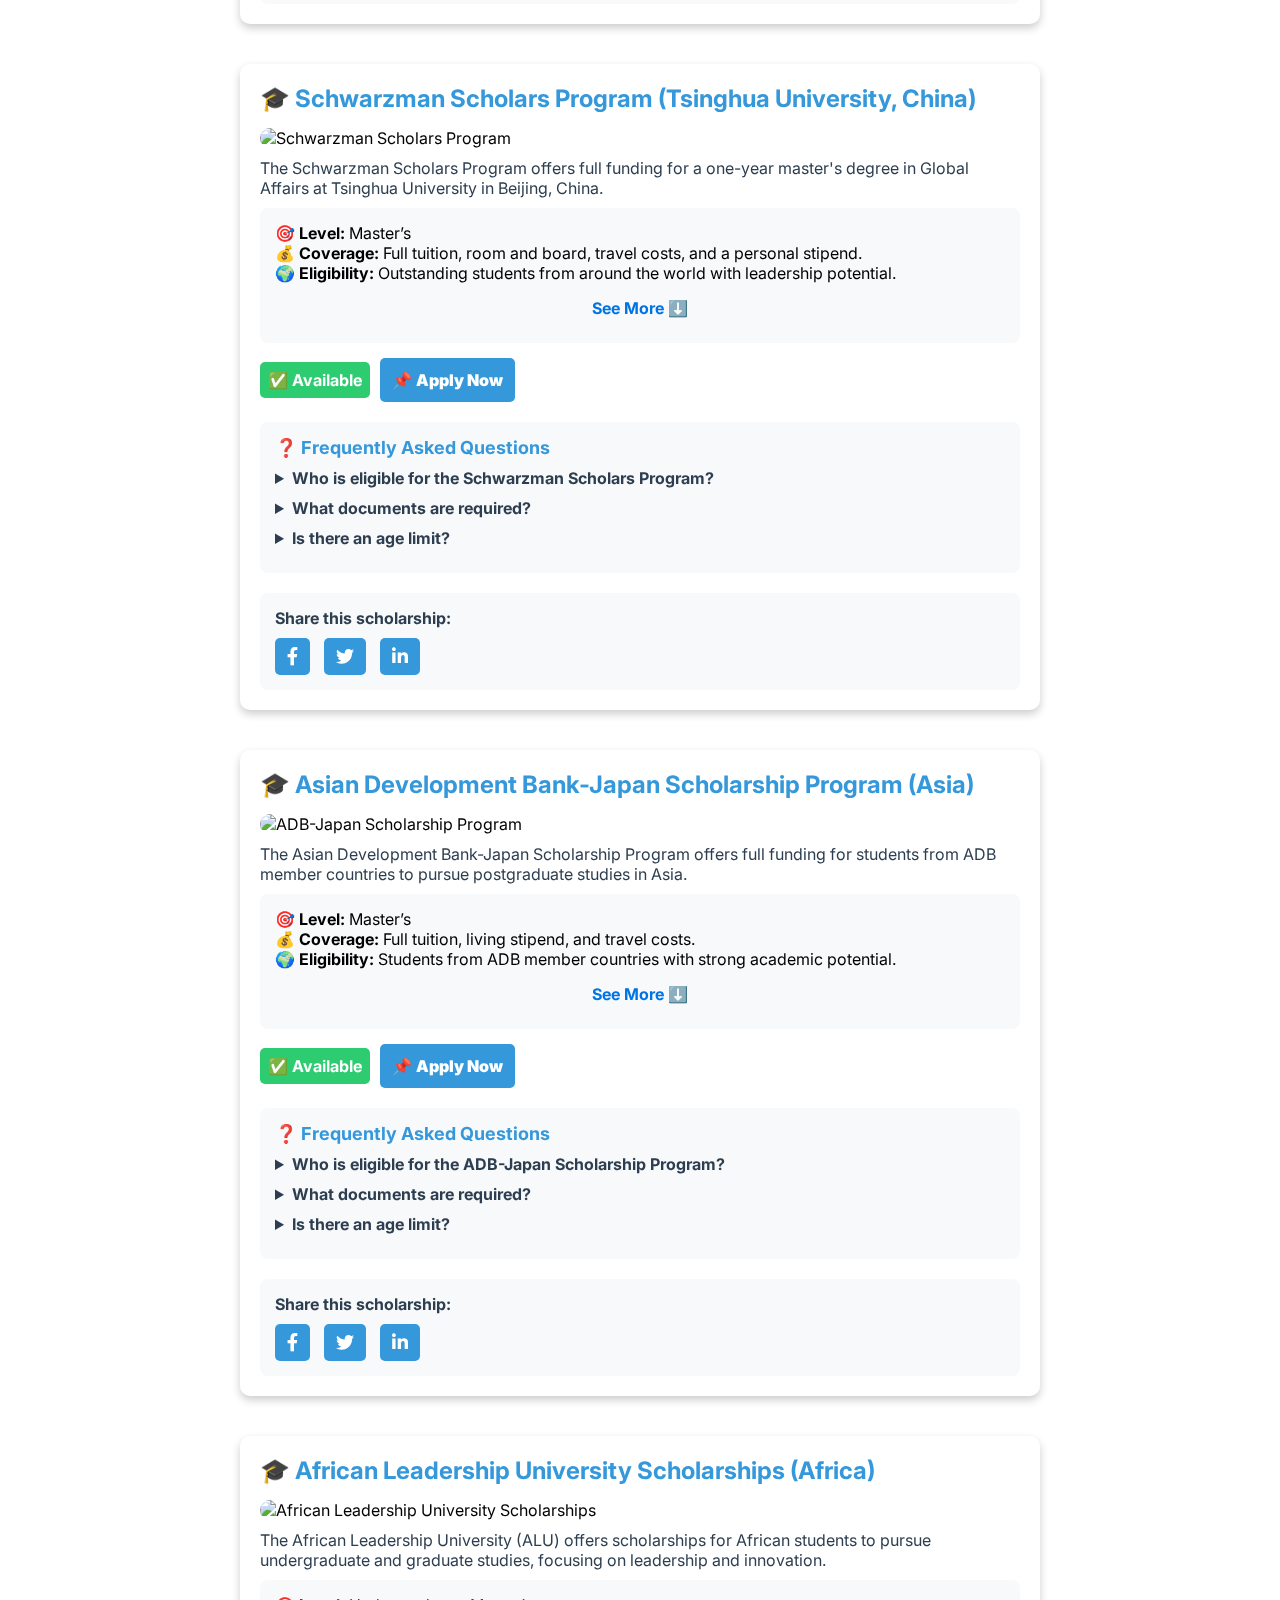
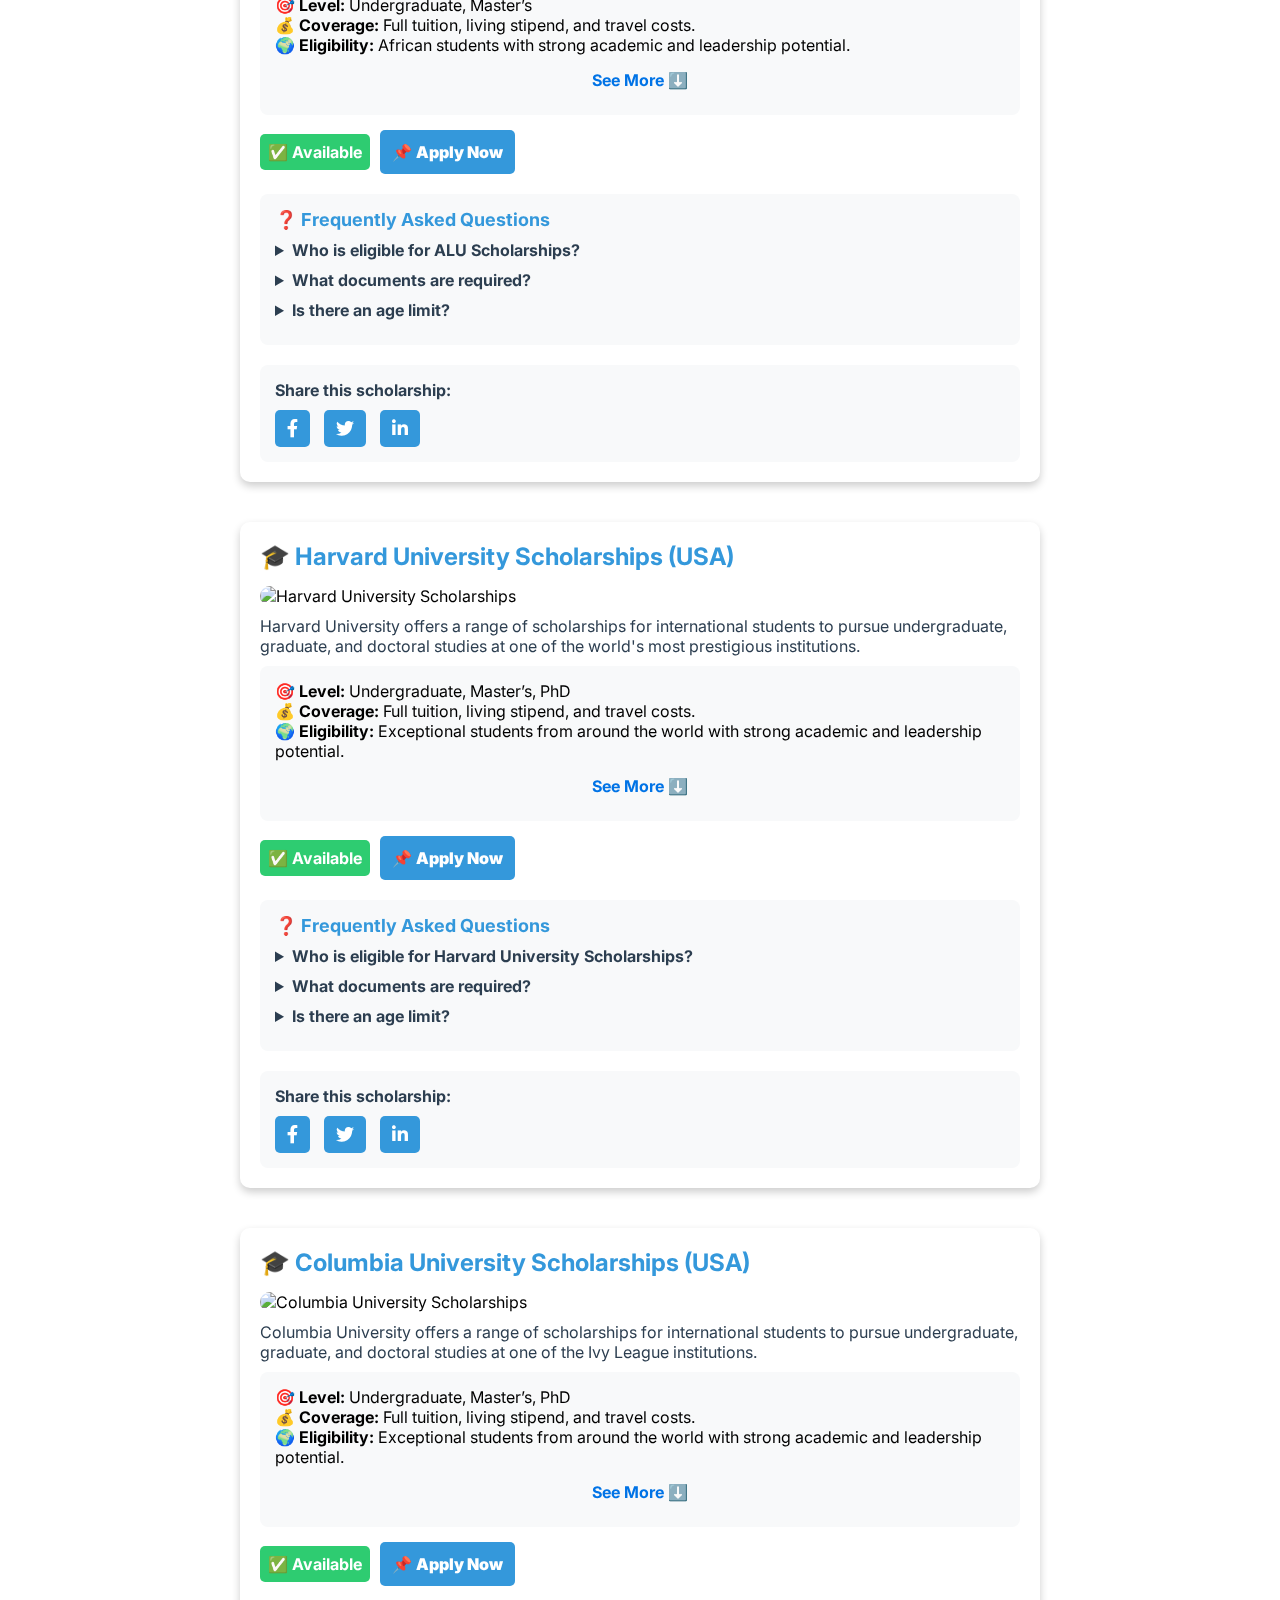
==== commit fd93b5f8: "Update index.html" ====
--- a/index.html
+++ b/index.html
@@ -15,6 +15,59 @@
 
 
     <style>
+
+                .pbody {
+      font-family: Arial, sans-serif;
+      background-color: #f4f4f9;
+      margin: 0;
+      padding-top:100px ;
+      display: flex;
+      justify-content: center;
+      align-items: center;
+      height: 100vh;
+    }
+    .pcontainer {
+      background: #fff;
+      padding: 20px;
+      border-radius: 8px;
+      box-shadow: 0 0 10px rgba(0, 0, 0, 0.1);
+      width: 100%;
+      max-width: 400px;
+    }
+    h1 {
+      text-align: center;
+      color: #3498db;
+    }
+    label {
+      display: block;
+      margin-bottom: 8px;
+      color: #3498db;
+    }
+    input[type="text"], textarea, select {
+      width: 100%;
+      padding: 10px;
+      margin-bottom: 15px;
+      border: 1px solid #ccc;
+      border-radius: 4px;
+      font-size: 16px;
+    }
+    textarea {
+      resize: vertical;
+      height: 100px;
+    }
+    button {
+      width: 100%;
+      padding: 10px;
+      background-color: #2ecc71;
+      color: #fff;
+      border: none;
+      border-radius: 4px;
+      font-size: 16px;
+      cursor: pointer;
+    }
+    button:hover {
+      background-color: #0056b3;
+    }
         .body {
 
 padding-top:100px;
@@ -34,6 +87,9 @@
             
             text-shadow: 3px 3px 5px rgba(0, 0, 0, 0.2);
             margin-bottom: 20px;
+                  background: url('https://i.ibb.co/Q72rw9cS/02.jpg');
+  background-repeat: no-repeat;
+  background-size: 330px 250px;
         }
 
         .subheader {
@@ -6962,9 +7018,36 @@
         
         
         <div class="section post" data-page="post">
-            <h2>Create a Post</h2>
-            <p>Share something with the community.</p>
+                   <div class="section post" data-page="post">
+<div class="pbody">
+    
+
+  <div class="pcontainer">
+    <h1>Contact Us</h1>
+<form id="contactForm" action="https://your-php-site.000webhostapp.com/send_email.php" method="POST">
+  <!-- Form fields here -->
+
+      <label for="category">Select Category:</label>
+      <select id="category" name="category" required>
+        <option value="suggestion">Suggestion</option>
+        <option value="complaint">Complaint</option>
+        <option value="book">Book Inquiry</option>
+        <option value="scholarship">Scholarship Inquiry</option>
+      </select>
+
+      <label for="title">Title:</label>
+      <input type="text" id="title" name="title" placeholder="Enter title" required>
+
+      <label for="message">Message:</label>
+      <textarea id="message" name="message" placeholder="Enter your message" required></textarea>
+
+      <button type="submit">Send Message</button>
+    </form>
+  </div>
+  </div>
         </div>
+        
+        
         
         
         
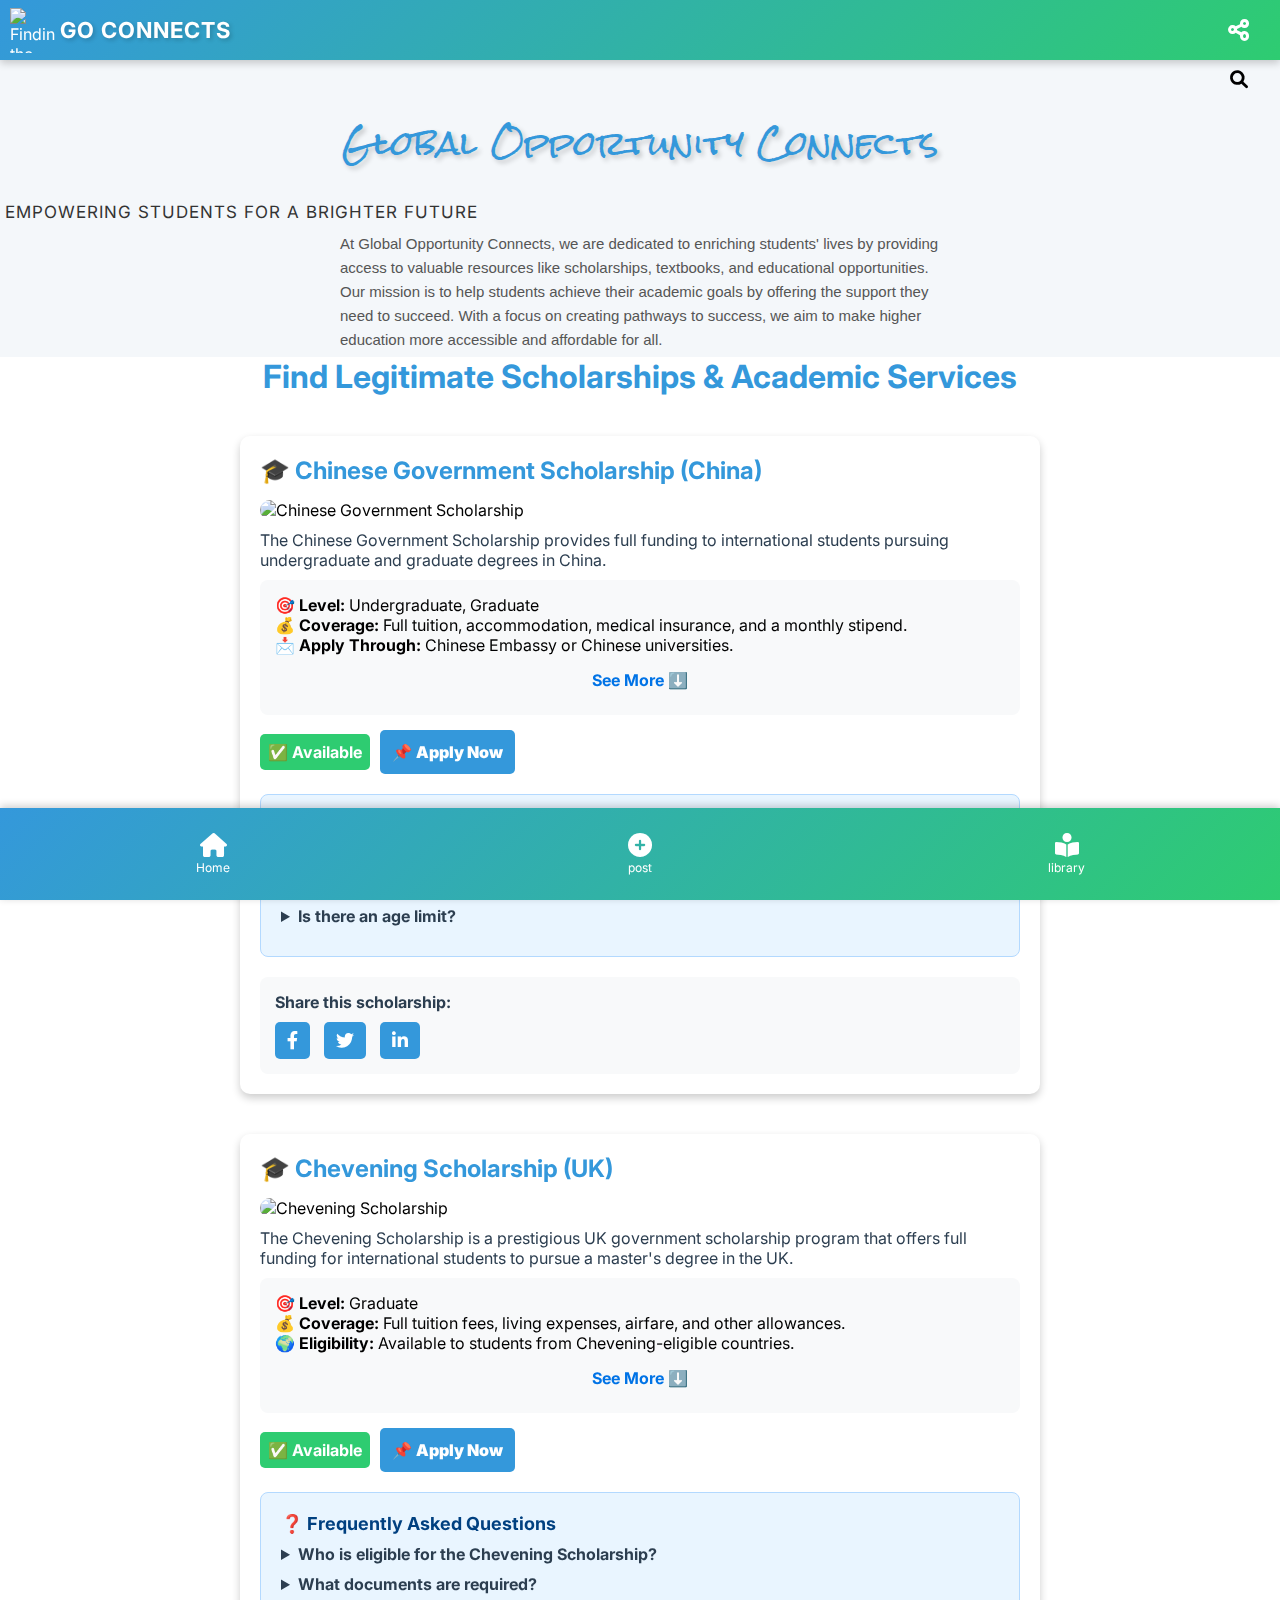
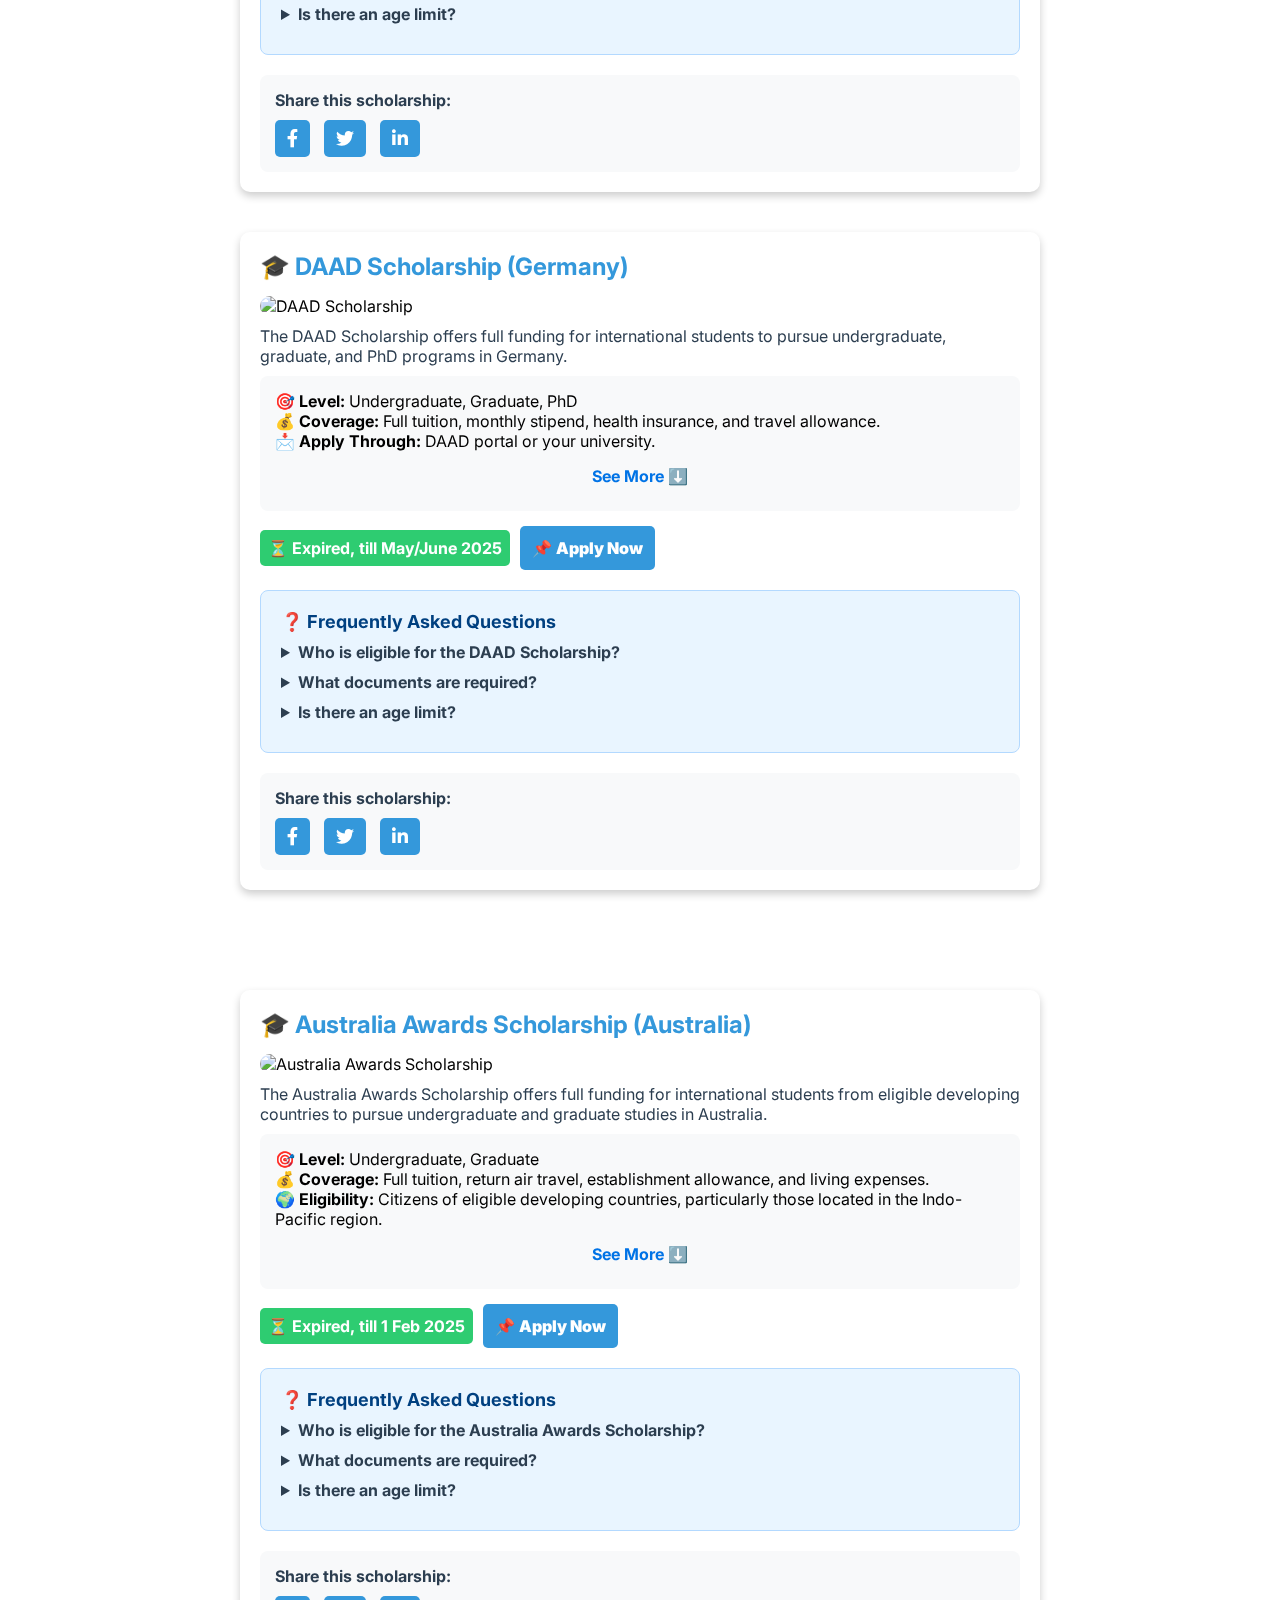
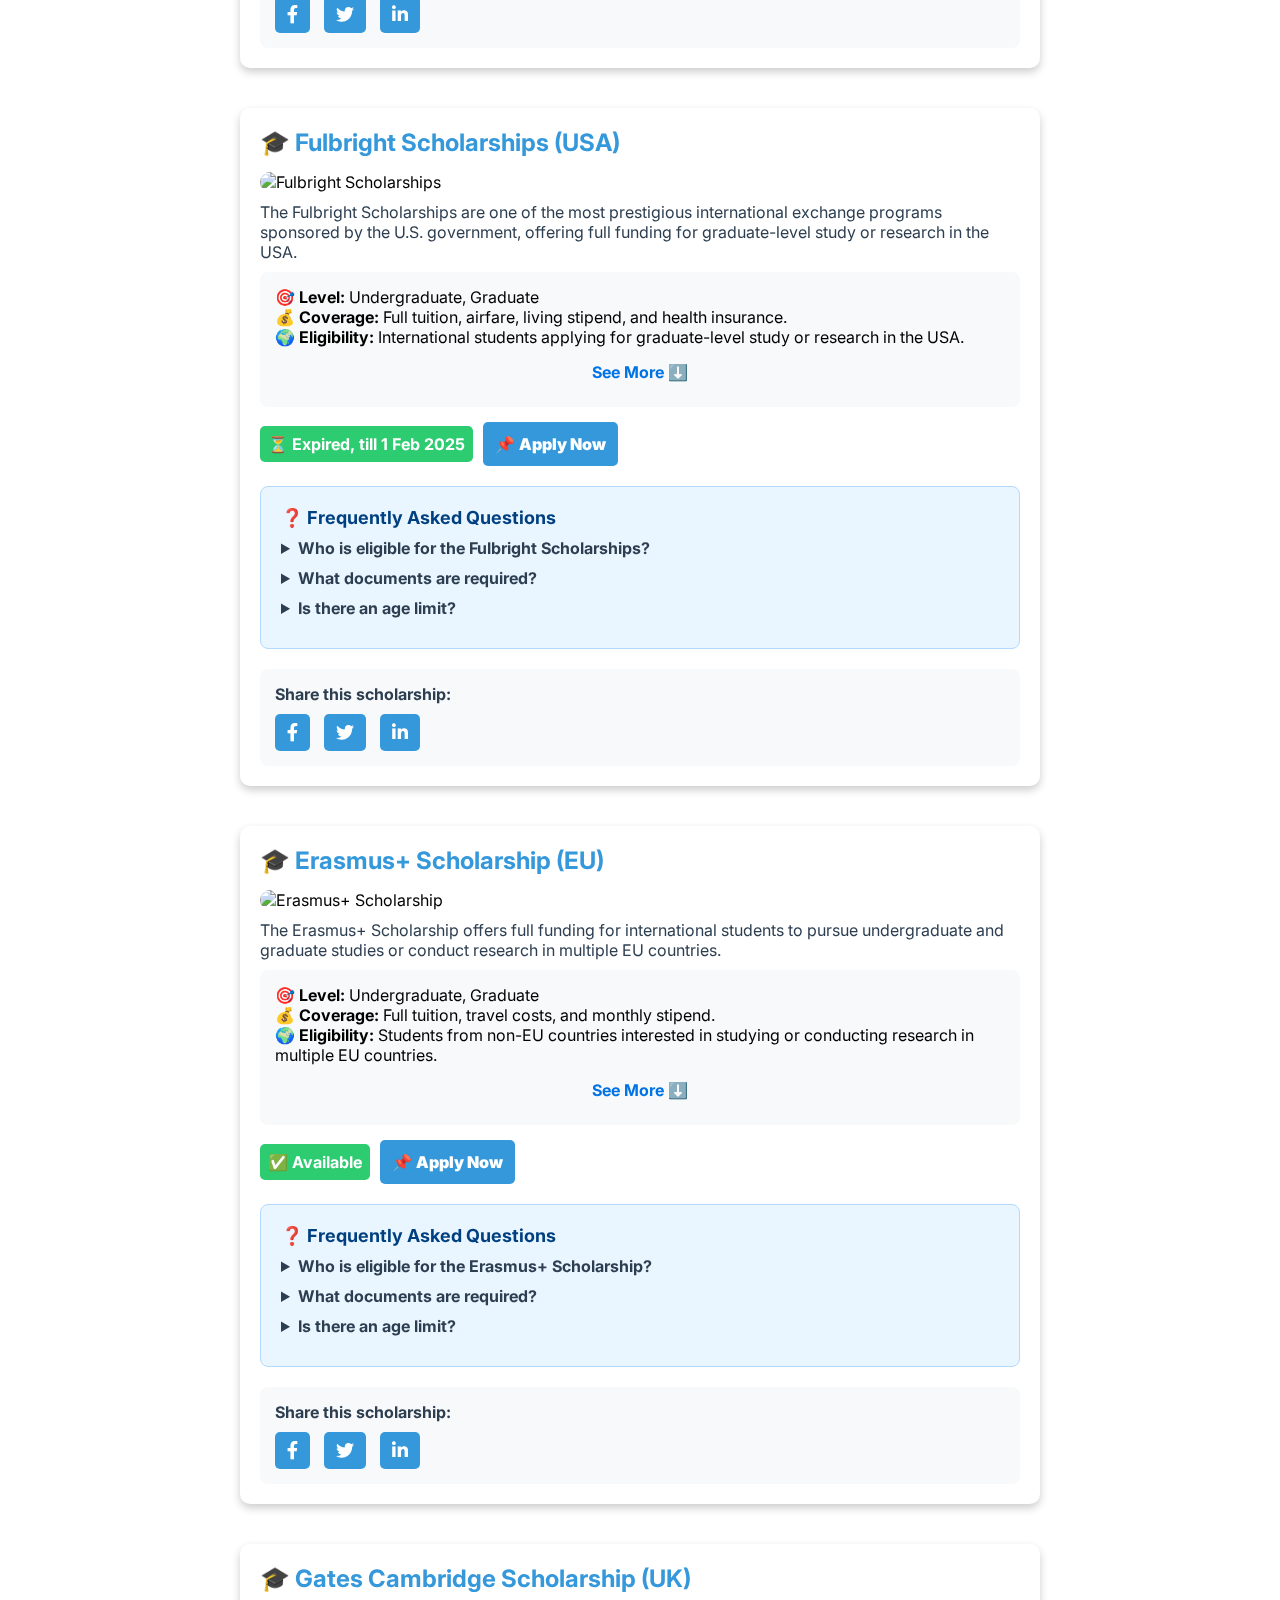
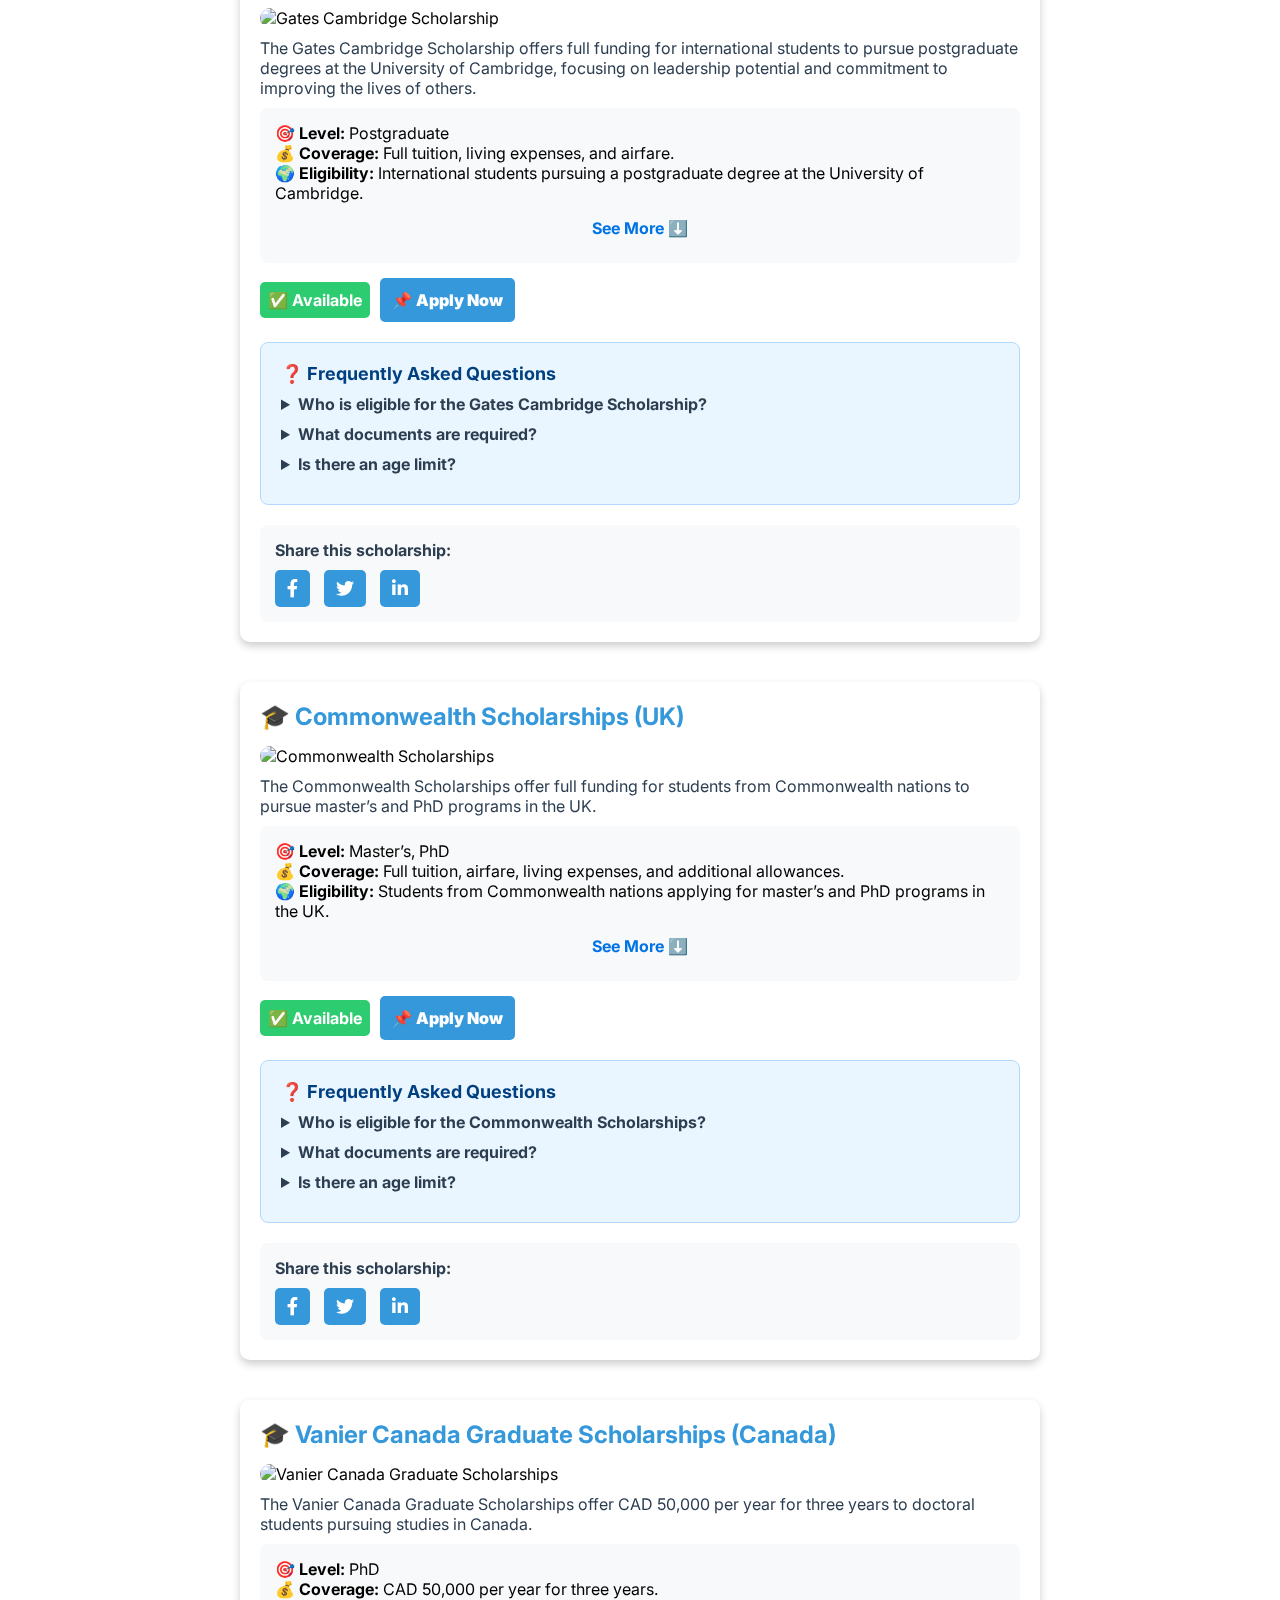
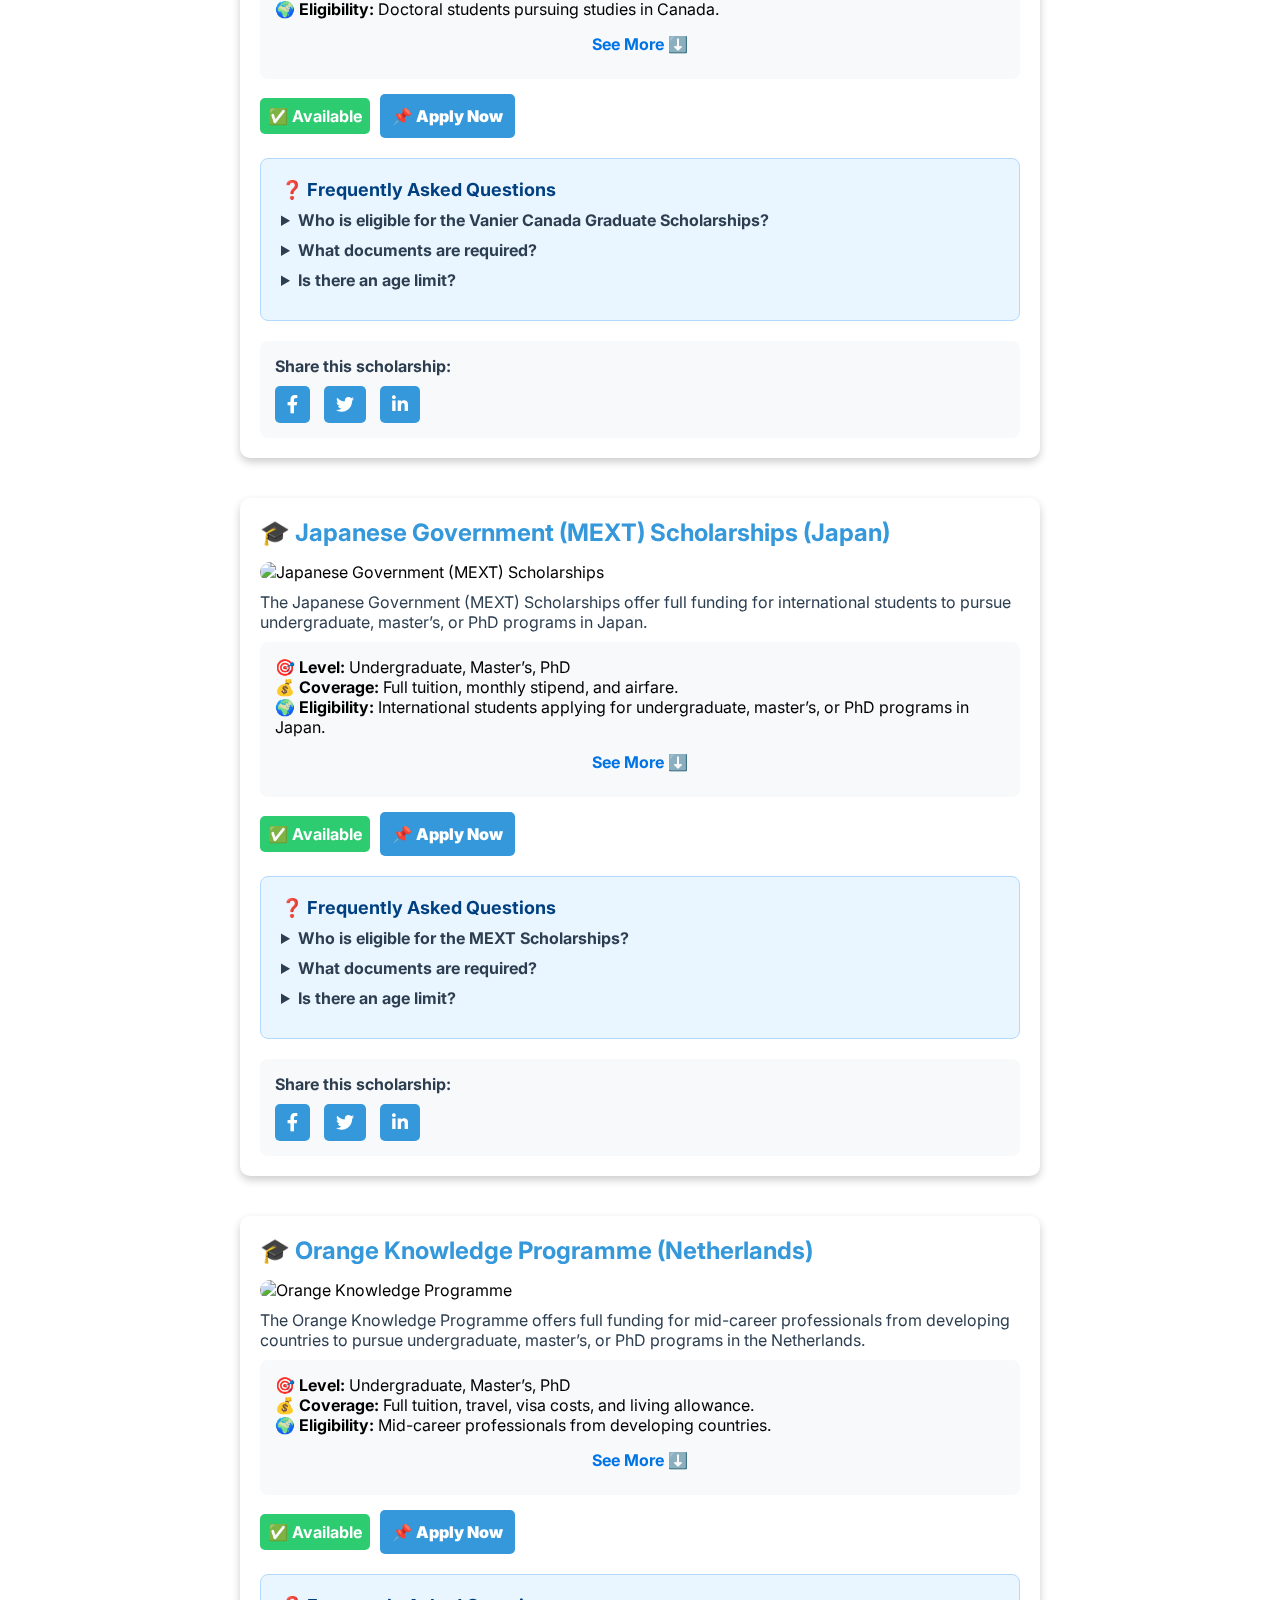
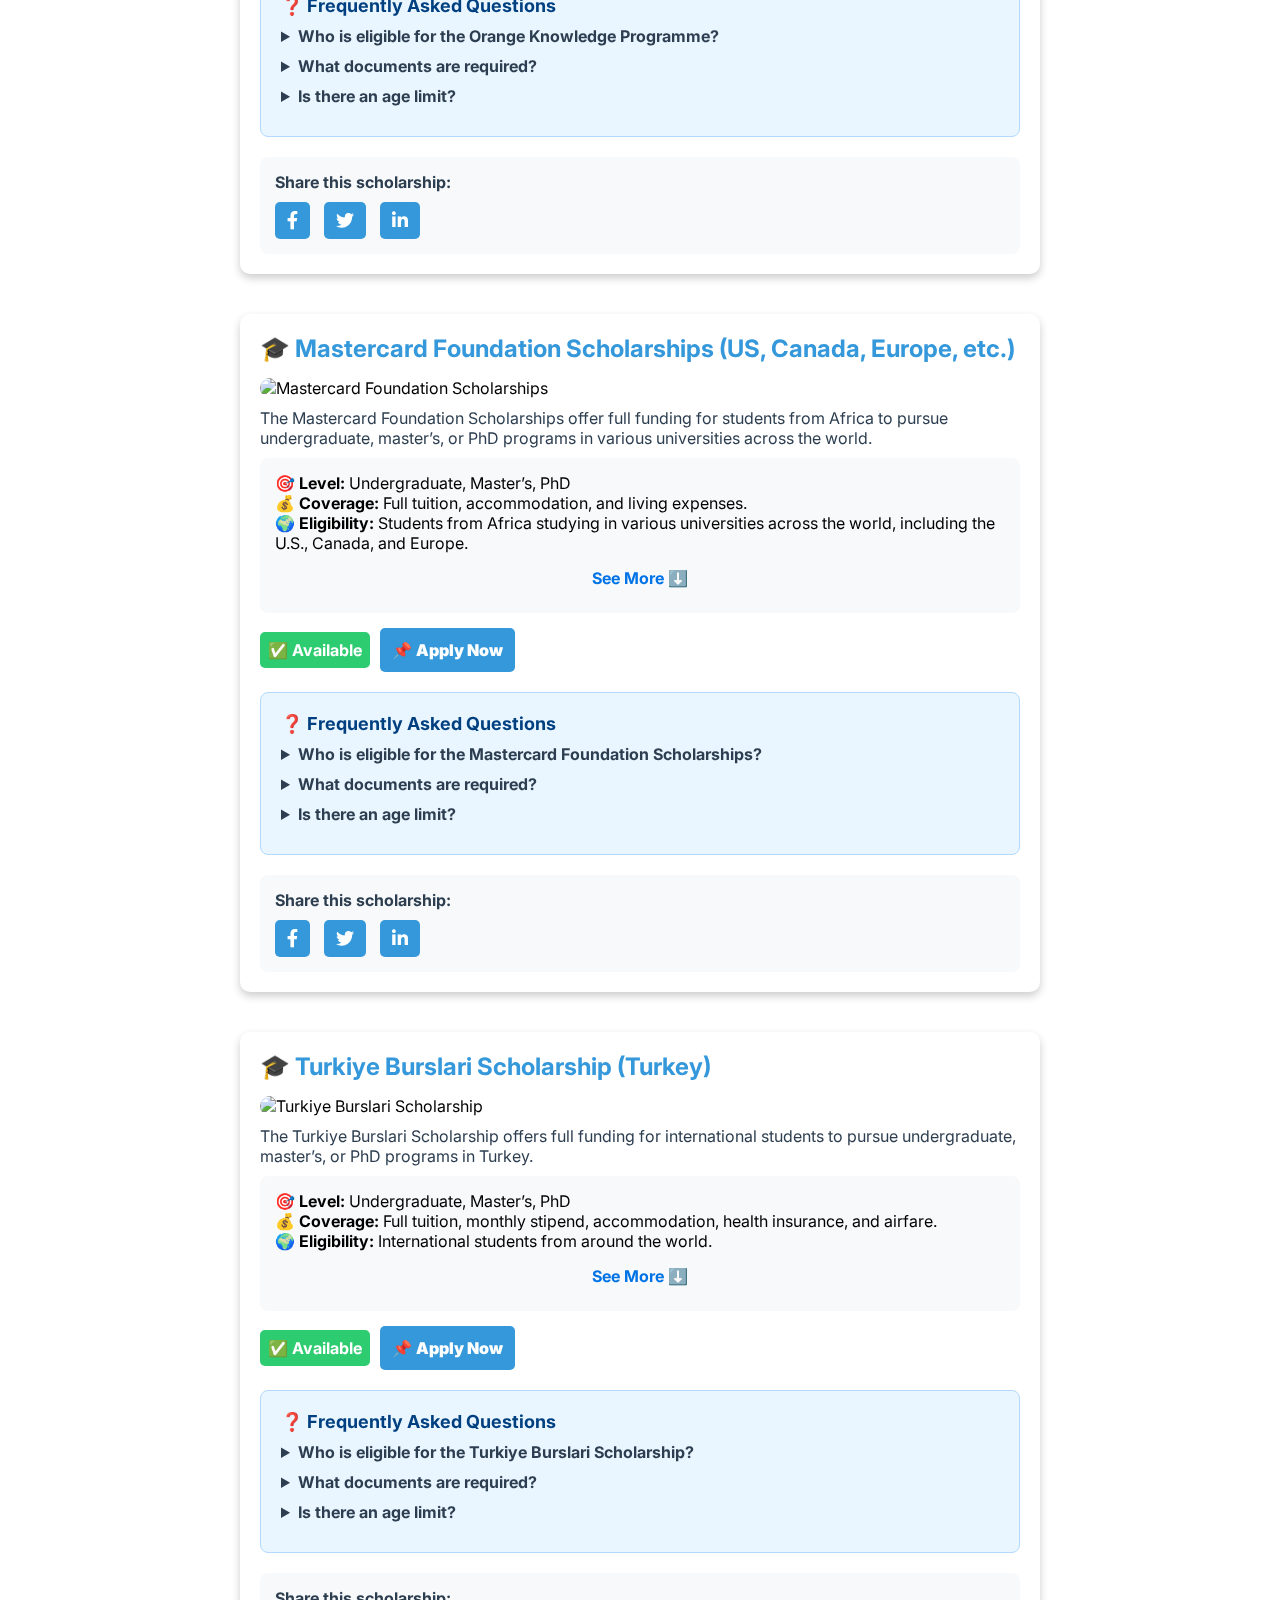
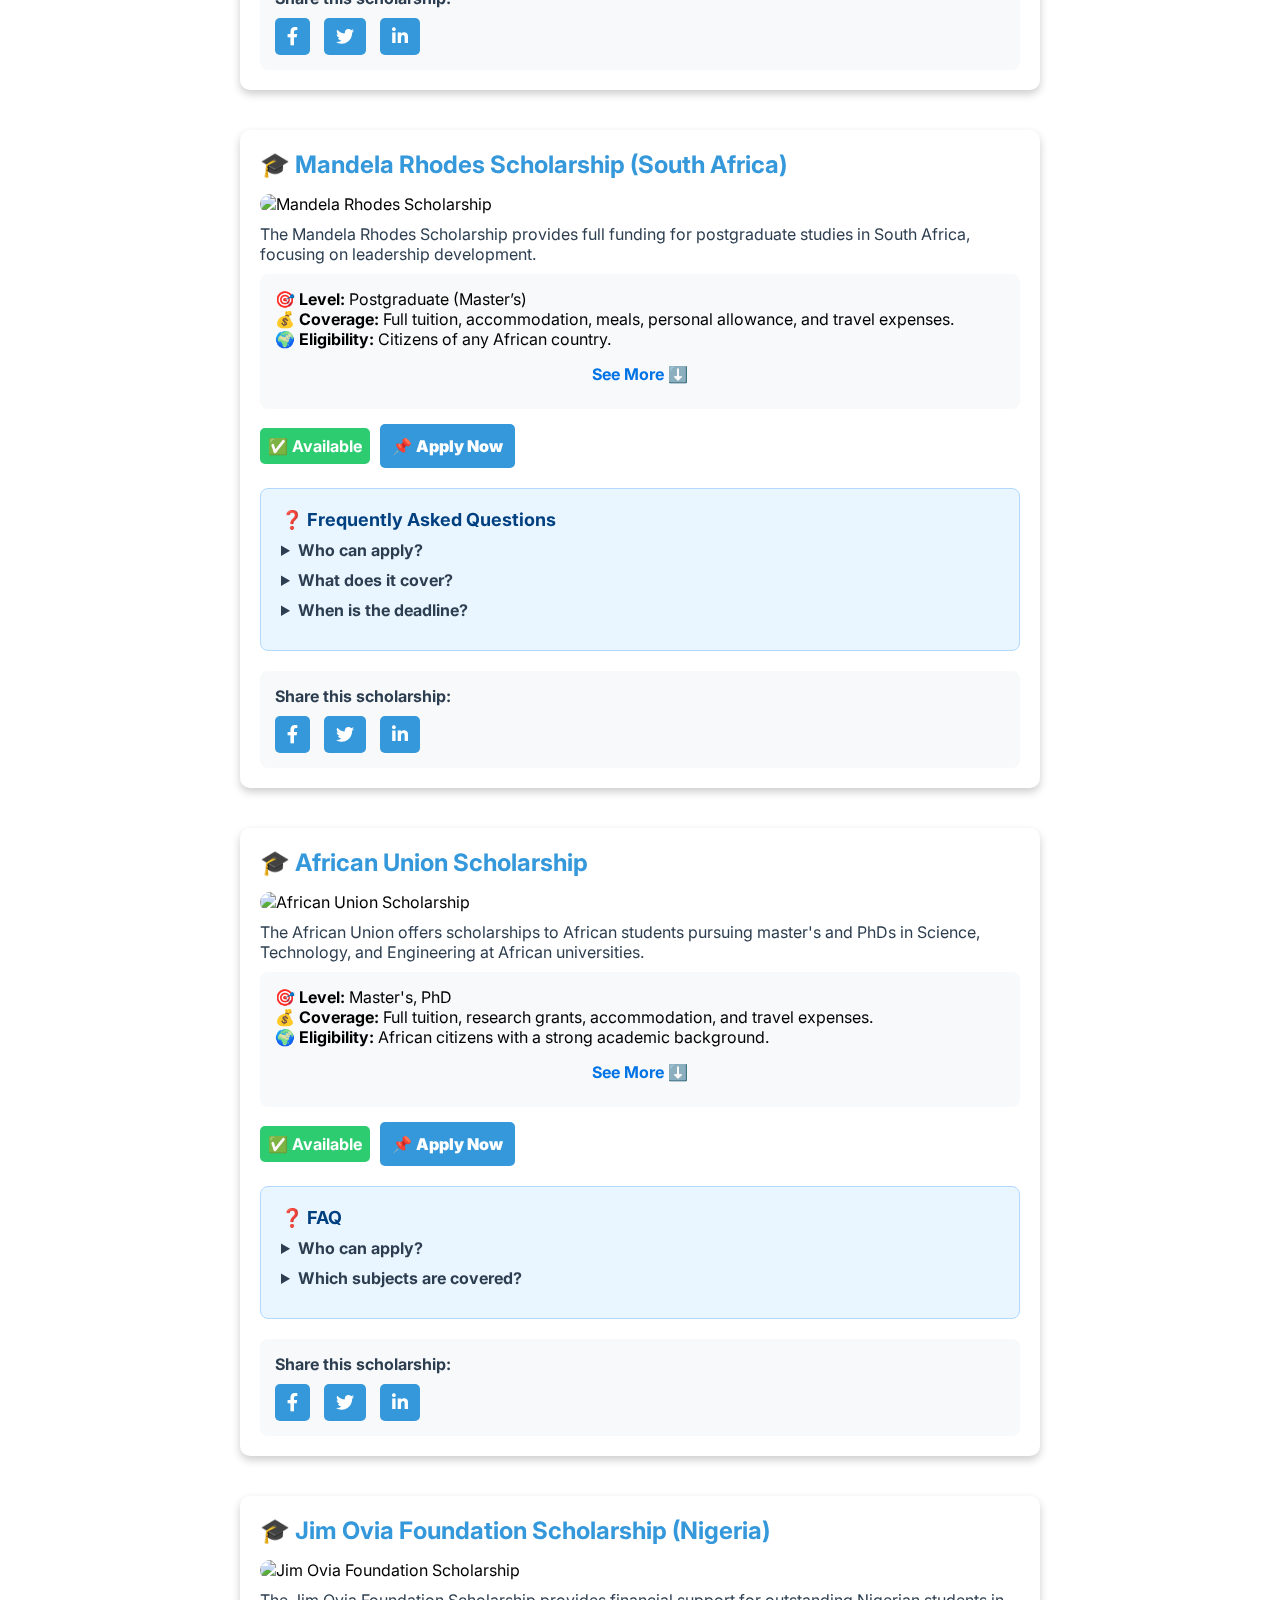
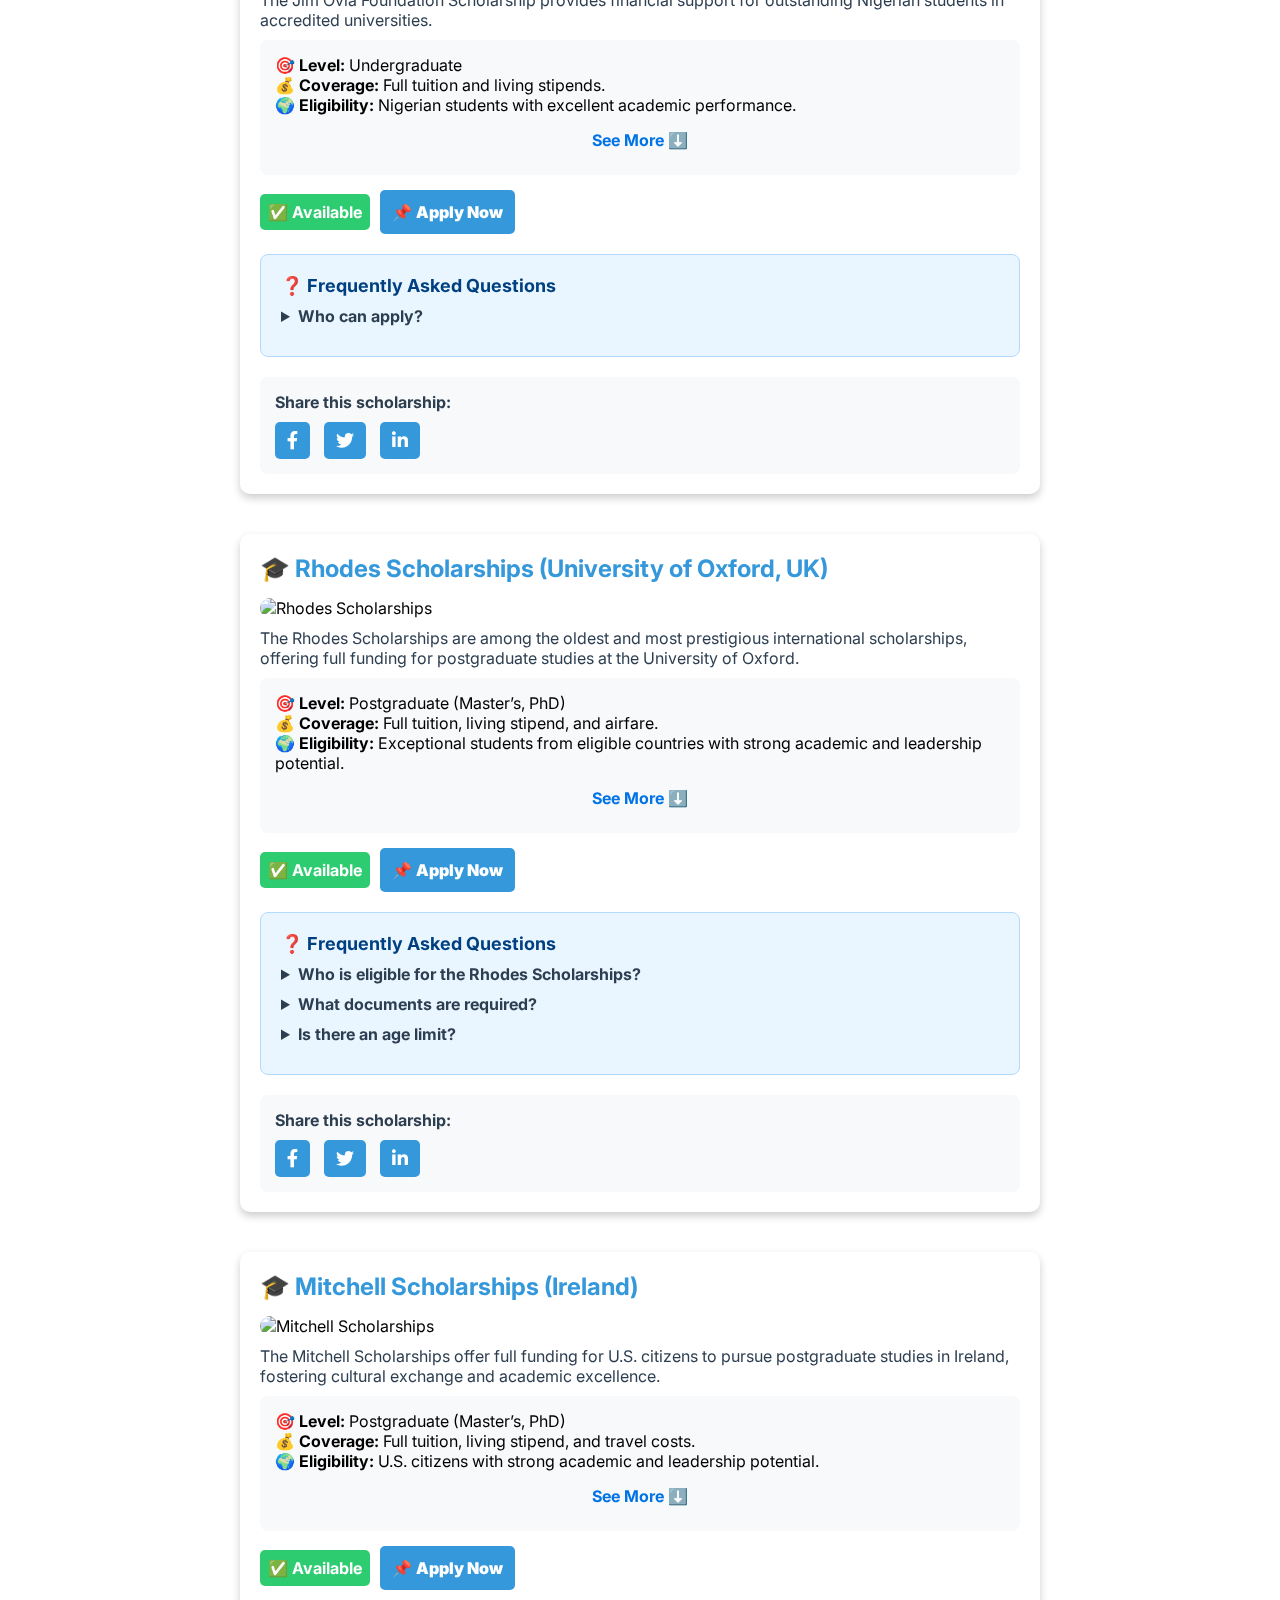
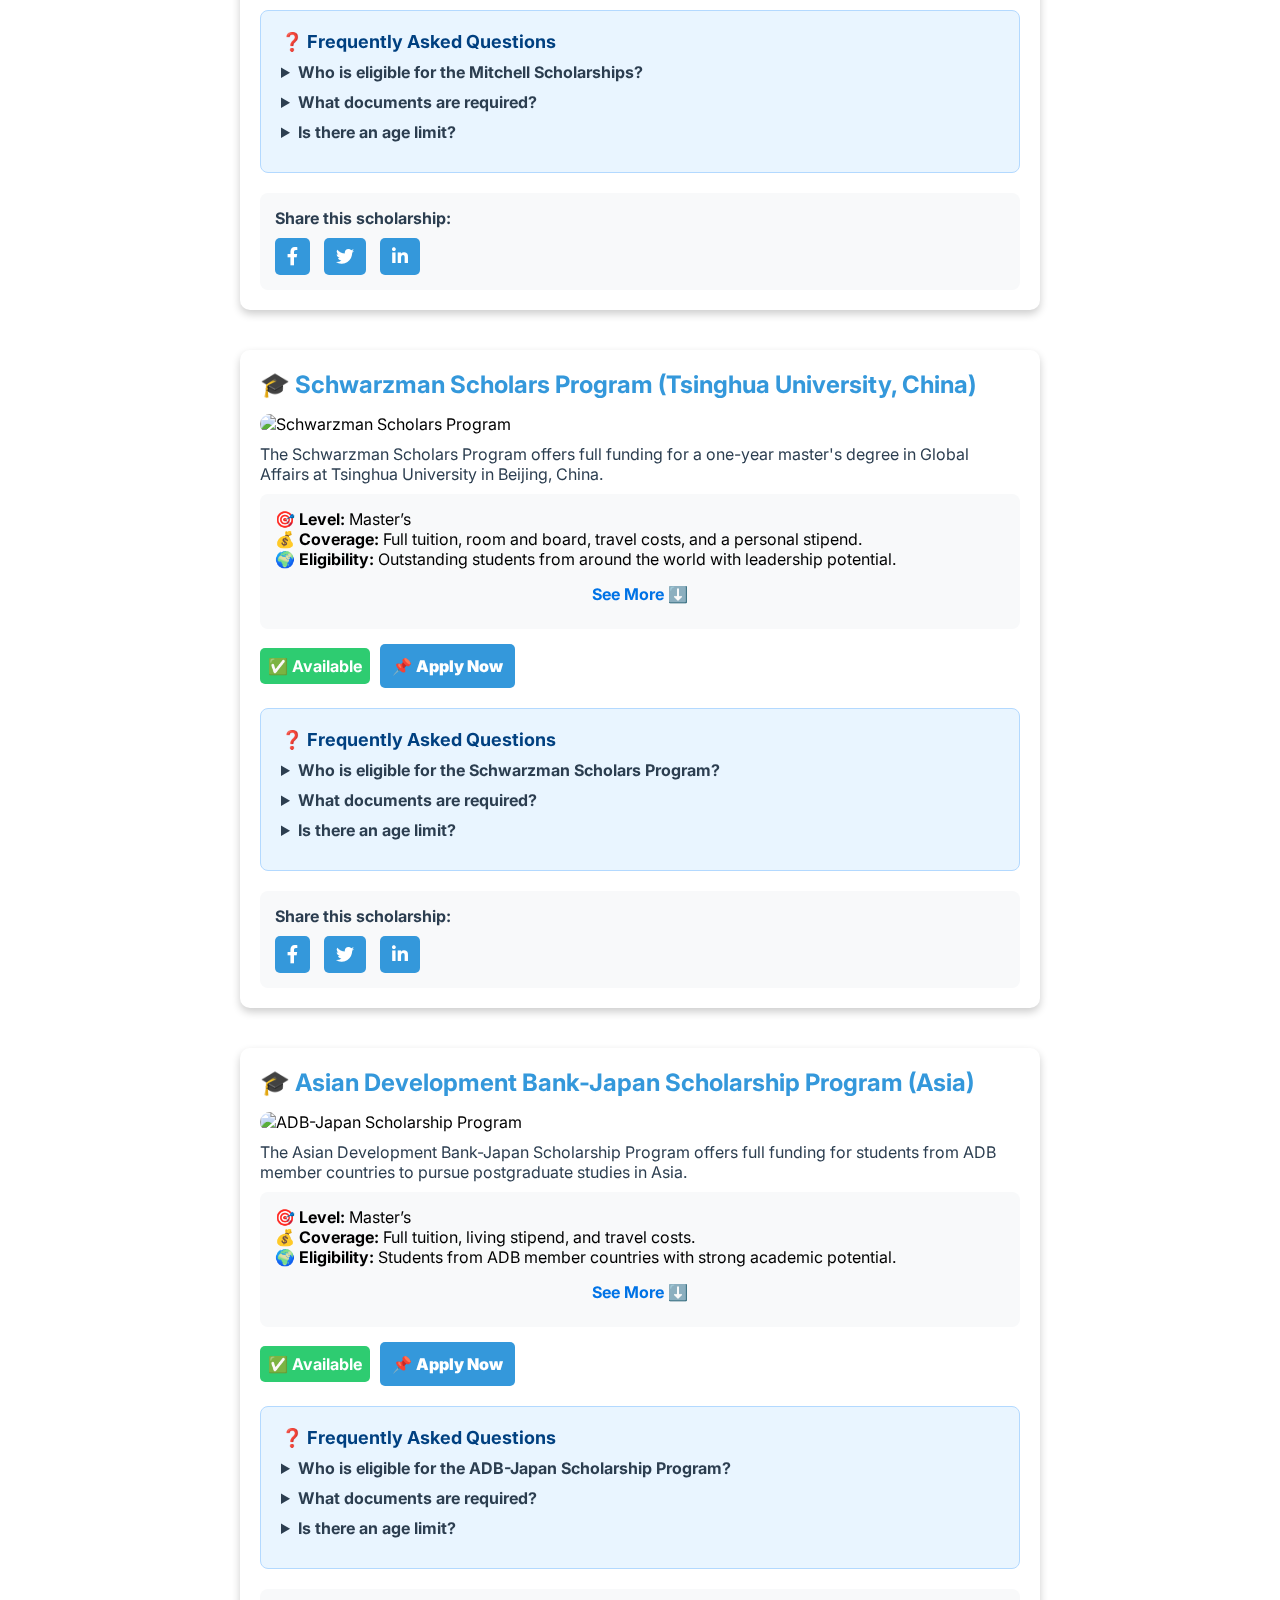
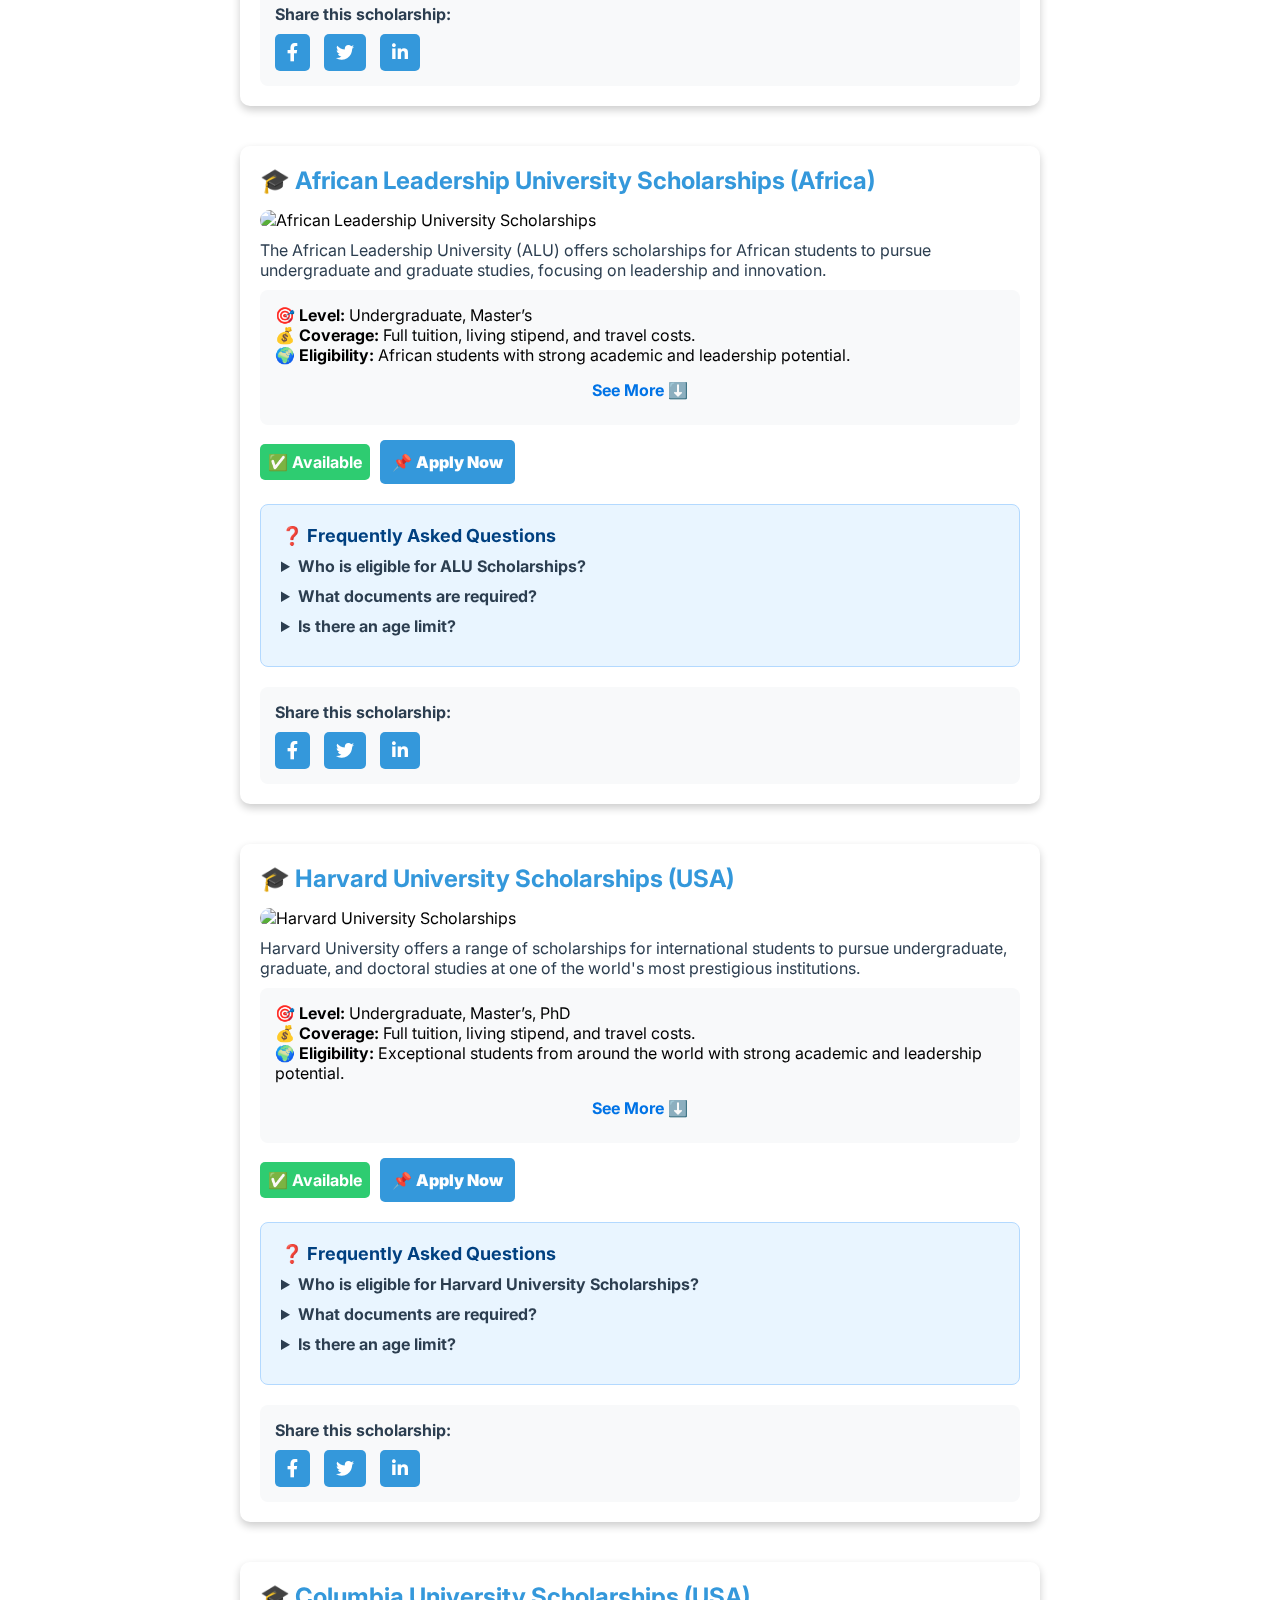
==== commit c11dac66: "Add files via upload" ====
--- a/index.html
+++ b/index.html
@@ -4,6 +4,24 @@
     <meta charset="UTF-8">
     <meta name="viewport" content="width=device-width, initial-scale=1.0">
     <title>Global Opportunity Connects</title>
+        <meta name="description" content="Learn how to become a university student in Nigeria. Step-by-step guide on JAMB registration, Post-UTME, admission requirements, and more. Get all your questions answered!">
+    <meta name="keywords" content="JAMB registration, Post-UTME, university admission in Nigeria, how to gain admission in Nigeria, JAMB subject combination, O'Level requirements, about GO Connects, scholarship resources, academic funding, education support, scholarship guidance, scholarship assistance, education scholarships, scholarship programs,contact GO Connects, scholarship help, academic services support, education assistance, scholarship questions, financial aid for students">
+    
+    <meta property="og:title" content="GO Connects - Find Legitimate Scholarships & Academic Services">
+<meta property="og:description" content="GO Connects helps you find legitimate scholarships, academic services, and education opportunities. Start your journey to academic success today!">
+<meta property="og:image" content="https://i.ibb.co/60jhSVpC/1.png">
+<meta property="og:url" content="https://www.goconnects.com">
+
+
+<meta name="twitter:card" content="Legitimate Scholarships sources and academic Services to help students enrich success">
+<meta name="twitter:title" content="GO Connects - Find Legitimate Scholarships & Academic Services">
+<meta name="twitter:description" content="GO Connects helps you find legitimate scholarships, academic services, and education opportunities. Start your journey to academic success today!">
+<meta name="twitter:image" content="https://i.ibb.co/60jhSVpC/1.png">
+
+<link rel="canonical" href="https://www.goconnects.com">
+
+    
+    <meta name="author" content="Hamza Isa Ibrahim (Asad)">
     <link rel="stylesheet" href="styles.css">
     <script defer src="script.js"></script>
 
@@ -15,20 +33,128 @@
 
 
     <style>
-
-                .pbody {
+    
+    .share-button {
+  display: inline-flex;
+  align-items: center;
+  padding: 10px 20px;
+  background-color: #0077b5; /* LinkedIn blue (or any color you prefer) */
+  color: white;
+  border: none;
+  border-radius: 5px;
+  font-size: 16px;
+  cursor: pointer;
+  transition: background-color 0.3s ease;
+}
+
+.share-button:hover {
+  background-color: #005f8a; /* Darker shade */
+}
+
+.share-button i {
+  margin-right: 8px;
+}
+    
+            .lbody {
+            font-family: Arial, sans-serif;
+            line-height: 1.6;
+            background-color: #f9f9f9;
+            color: #333;
+            margin: 0;
+            padding: 20px;
+        }
+      .lbody  h1, h2 {
+            color:  #3498db;
+        }
+      .lbody h1 {
+            text-align: left;
+            font-size:28px;
+            
+        }
+      .lbody  h2 {
+            font-size:20px;
+            margin-top: 30px;
+           
+        }
+    
+    
+      .lbody  p, ul {
+            font-size: 1.1em;
+            margin-bottom: 15px;
+        }
+      .lbody  ul {
+            padding-left: 20px;
+        }
+        .step {
+            background-color: #fff;
+            border: 1px solid #ddd;
+            border-radius: 8px;
+            padding: 20px;
+            margin-bottom: 20px;
+            box-shadow: 0 2px 4px rgba(0, 0, 0, 0.1);
+        }
+        .step h2 {
+            margin-top: 0;
+        }
+        .important {
+            background-color: #fff3cd;
+            border-left: 6px solid #ffc107;
+            padding: 15px;
+            margin-top: 20px;
+            border-radius: 4px;
+        }
+        .important h3 {
+            margin-top: 0;
+            color: #856404;
+        }
+        a {
+            color: #0056b3;
+            text-decoration: none;
+        }
+        a:hover {
+            text-decoration: underline;
+        }
+        .faq {
+            background-color: #e9f5ff;
+            border: 1px solid #b3d9ff;
+            border-radius: 8px;
+            padding: 20px;
+            margin-bottom: 20px;
+        }
+        .faq h3 {
+            color: #004080;
+            margin-top: 0;
+        }
+        
+        
+                .course {
+            background-color: #fff;
+            border: 1px solid #ddd;
+            border-radius: 8px;
+            padding: 20px;
+            margin-bottom: 20px;
+            box-shadow: 0 2px 4px rgba(0, 0, 0, 0.1);
+        }
+        .course h2 {
+            margin-top: 0;
+        }
+    
+    
+    
+        .pbody {
       font-family: Arial, sans-serif;
       background-color: #f4f4f9;
       margin: 0;
-      padding-top:100px ;
+      
       display: flex;
       justify-content: center;
       align-items: center;
       height: 100vh;
+      padding-bottom: 80px;
     }
     .pcontainer {
       background: #fff;
-      padding: 20px;
+      padding: 10px;
       border-radius: 8px;
       box-shadow: 0 0 10px rgba(0, 0, 0, 0.1);
       width: 100%;
@@ -68,9 +194,10 @@
     button:hover {
       background-color: #0056b3;
     }
+    
         .body {
 
-padding-top:100px;
+
             font-family: 'Arial', sans-serif;
             background-color: #f4f7fa;
             color: #333;
@@ -81,16 +208,17 @@
         .org-name {
             
             font-family: 'Rock Salt', cursive;
-            font-size: 28px;
-            margin-top: 70px;
+            font-size: 32px;
+            
             color:#3498db;
-            
+            padding-top: 40px;
             text-shadow: 3px 3px 5px rgba(0, 0, 0, 0.2);
             margin-bottom: 20px;
-                  background: url('https://i.ibb.co/Q72rw9cS/02.jpg');
+            background: url('https://i.ibb.co/KpPDtynr/02.jpg');
   background-repeat: no-repeat;
-  background-size: 330px 250px;
-        }
+  background-size: 330px 300px;
+             width: 100%;
+              }
 
         .subheader {
             text-align: left;
@@ -111,29 +239,87 @@
             color: #555;
             font-family: 'Arial', sans-serif;
         }
+        
+        
+        .share-button {
+  
+  align-items: center;
+ background: transparent;
+  
+  color: white;
+  
+  font-size: 24px;
+  cursor: pointer;
+  
+}
+
+.share-button:hover {
+  opacity: 0.2;
+}
+
+.share-button i {
+  margin-right: 1px;
+}
+        
     </style>
+    
+    <link rel="stylesheet" href="css/all.min.css">
+   
 </head>
 <body>
 <div class="top-nav">
     <div class="logo-container">
-        <img src="https://i.ibb.co/60jhSVpC/1.png" class="logo">
+        <img src="https://i.ibb.co/60jhSVpC/1.png" alt="Finding the best free scholarships abroad"class="logo">
         <span class="site-name">GO Connects</span>
     </div>
-  <!-- 📌 Search Icon (Clickable) -->
+
+<aside id="share-button" class="share-button">
+  <i class="fas fa-share-alt"></i>
+</aside>
+</div>
+
+<script>
+  const shareButton = document.getElementById('share-button');
+
+  shareButton.addEventListener('click', async () => {
+    try {
+      const shareData = {
+        title: 'GoConnects', // Title of the content
+        text: 'Check out this awesome platform!', // Text to share
+        url: 'https://goconnects.com', // URL to share
+      };
+
+      // Check if the Web Share API is supported
+      if (navigator.share) {
+        await navigator.share(shareData);
+        console.log('Content shared successfully!');
+      } else {
+        alert('Web Share API is not supported in your browser. Please copy the link manually.');
+      }
+    } catch (error) {
+      console.error('Error sharing content:', error);
+    }
+  });
+</script>
+    <!-- Sections -->
+
+                <div id="main-content">
+                    
+              <div class="section home" data-page="home">       
+                    
+         <!-- 📌 Search Icon (Clickable) -->
     <i class="search-icon fas fa-search"></i>
-</div>
-
 <!-- 📌 Search Bar (Initially Hidden) -->
 <div class="search-bar">
 <input type="text" id="searchBar" placeholder="Search Scholarships..." />
 
 
 </div>
-<div id="main-content">
        
-        <div class="section home" data-page="home">
+            
 <div class="body">
-
+    
+ 
     <div class="org-name">Global Opportunity Connects</div>
     <div class="subheader">Empowering Students for a Brighter Future</div>
     <p class="paragraph">
@@ -141,9 +327,8 @@
     </p>
 </div>
 
-    <!-- Sections -->
-    
-            
+  <h1>Find Legitimate Scholarships & Academic Services</h1>
+
 <div class="scholarship-container" data-title="Chinese Government Scholarship">
     <h2 class="page-title">🎓 Chinese Government Scholarship (China)</h2>
 
@@ -7012,43 +7197,43 @@
      
    </div>         
       
+        </div>
+        </div>
         
-        
-        
-        
+        </div>
         
         <div class="section post" data-page="post">
-                   <div class="section post" data-page="post">
 <div class="pbody">
     
-
   <div class="pcontainer">
-    <h1>Contact Us</h1>
-<form id="contactForm" action="https://your-php-site.000webhostapp.com/send_email.php" method="POST">
-  <!-- Form fields here -->
-
-      <label for="category">Select Category:</label>
-      <select id="category" name="category" required>
-        <option value="suggestion">Suggestion</option>
-        <option value="complaint">Complaint</option>
-        <option value="book">Book Inquiry</option>
-        <option value="scholarship">Scholarship Inquiry</option>
-      </select>
-
-      <label for="title">Title:</label>
-      <input type="text" id="title" name="title" placeholder="Enter title" required>
-
-      <label for="message">Message:</label>
-      <textarea id="message" name="message" placeholder="Enter your message" required></textarea>
-
-      <button type="submit">Send Message</button>
-    </form>
-  </div>
-  </div>
+    <h1>Contact Us</h1><form id="contactForm"
+    action="https://submit-form.com/YXZgWQkSM">
+        
+  <label for="category">Select Category:</label>
+  <select id="category" name="category" required>
+    <option value="suggestion">Suggestion</option>
+    <option value="complaint">Complaint</option>
+    <option value="book">Book Inquiry</option>
+    <option value="scholarship">Scholarship Inquiry</option>
+  </select>
+ 
+  <label for="title">Title:</label>
+  <input type="text" id="title" name="title" placeholder="Enter title" required>
+
+  <label for="message">Message:</label>
+  <textarea id="message" name="message" placeholder="Enter your message" required></textarea>
+
+  <button type="submit">Send Message</button>
+  <a href="about.html" style="font-size:14px;font-style:none;display:inline-block;">About us</a>|
+  <a href="privacy.html"style="font-size:14px;font-style:none;display:inline-block;">Privacy&policy</a>
+</form>
+
+
+</div>
+
+   </div>
         </div>
-        
-        
-        
+        <br><br>
         
         
         
@@ -7056,8 +7241,410 @@
         
         
         <div class="section library" data-page="library">
-            <h2>library</h2>
-            <p> view and download worldbooks</p>
+            
+            <div class="lbody">
+            
+               <h1>📚 Legit JAMB Course Combinations for Nigerian Universities</h1>
+    <p>Below is a comprehensive list of JAMB subject combinations for various fields of study. Ensure you meet the O'Level requirements for your chosen course.</p>
+
+    <!-- Medicine and Surgery -->
+    <div class="course">
+        <h2>1. Medicine and Surgery</h2>
+        <ul>
+            <li><strong>JAMB Subjects</strong>: English, Biology, Chemistry, Physics.</li>
+            <li><strong>O'Level Requirements</strong>: 5 credits in English, Mathematics, Biology, Chemistry, and Physics.</li>
+        </ul>
+    </div>
+
+    <!-- Law -->
+    <div class="course">
+        <h2>2. Law</h2>
+        <ul>
+            <li><strong>JAMB Subjects</strong>: English, Literature in English, Government, and any other Arts or Social Science subject (e.g., Economics, CRS/IRS).</li>
+            <li><strong>O'Level Requirements</strong>: 5 credits in English, Literature, Mathematics, and two other Arts/Social Science subjects.</li>
+        </ul>
+    </div>
+
+    <!-- Engineering -->
+    <div class="course">
+        <h2>3. Engineering (Civil, Mechanical, Electrical, etc.)</h2>
+        <ul>
+            <li><strong>JAMB Subjects</strong>: English, Mathematics, Physics, Chemistry.</li>
+            <li><strong>O'Level Requirements</strong>: 5 credits in English, Mathematics, Physics, Chemistry, and one other Science subject.</li>
+        </ul>
+    </div>
+
+    <!-- Computer Science -->
+    <div class="course">
+        <h2>4. Computer Science</h2>
+        <ul>
+            <li><strong>JAMB Subjects</strong>: English, Mathematics, Physics, and one other Science subject (e.g., Chemistry, Biology, Further Mathematics).</li>
+            <li><strong>O'Level Requirements</strong>: 5 credits in English, Mathematics, Physics, and two other Science subjects.</li>
+        </ul>
+    </div>
+
+    <!-- Accounting/Business Administration -->
+    <div class="course">
+        <h2>5. Accounting/Business Administration</h2>
+        <ul>
+            <li><strong>JAMB Subjects</strong>: English, Mathematics, Economics, and any other Social Science subject (e.g., Commerce, Accounting, Government).</li>
+            <li><strong>O'Level Requirements</strong>: 5 credits in English, Mathematics, Economics, and two other Social Science/Commercial subjects.</li>
+        </ul>
+    </div>
+
+    <!-- Mass Communication -->
+    <div class="course">
+        <h2>6. Mass Communication</h2>
+        <ul>
+            <li><strong>JAMB Subjects</strong>: English, Literature in English, Government, and any other Arts or Social Science subject (e.g., Economics, CRS/IRS).</li>
+            <li><strong>O'Level Requirements</strong>: 5 credits in English, Literature, Mathematics, and two other Arts/Social Science subjects.</li>
+        </ul>
+    </div>
+
+    <!-- Nursing Science -->
+    <div class="course">
+        <h2>7. Nursing Science</h2>
+        <ul>
+            <li><strong>JAMB Subjects</strong>: English, Biology, Chemistry, Physics.</li>
+            <li><strong>O'Level Requirements</strong>: 5 credits in English, Mathematics, Biology, Chemistry, and Physics.</li>
+        </ul>
+    </div>
+
+    <!-- Economics -->
+    <div class="course">
+        <h2>8. Economics</h2>
+        <ul>
+            <li><strong>JAMB Subjects</strong>: English, Mathematics, Economics, and any other Social Science subject (e.g., Government, Geography).</li>
+            <li><strong>O'Level Requirements</strong>: 5 credits in English, Mathematics, Economics, and two other Social Science subjects.</li>
+        </ul>
+    </div>
+
+    <!-- Pharmacy -->
+    <div class="course">
+        <h2>9. Pharmacy</h2>
+        <ul>
+            <li><strong>JAMB Subjects</strong>: English, Biology, Chemistry, Physics.</li>
+            <li><strong>O'Level Requirements</strong>: 5 credits in English, Mathematics, Biology, Chemistry, and Physics.</li>
+        </ul>
+    </div>
+
+    <!-- Political Science -->
+    <div class="course">
+        <h2>10. Political Science</h2>
+        <ul>
+            <li><strong>JAMB Subjects</strong>: English, Government/History, and any two Social Science or Arts subjects (e.g., Economics, CRS/IRS, Literature).</li>
+            <li><strong>O'Level Requirements</strong>: 5 credits in English, Mathematics, Government, and two other Social Science/Arts subjects.</li>
+        </ul>
+    </div>
+
+    <!-- Agricultural Science -->
+    <div class="course">
+        <h2>11. Agricultural Science</h2>
+        <ul>
+            <li><strong>JAMB Subjects</strong>: English, Chemistry, Biology/Agriculture, and Physics/Mathematics.</li>
+            <li><strong>O'Level Requirements</strong>: 5 credits in English, Mathematics, Biology/Agriculture, Chemistry, and Physics.</li>
+        </ul>
+    </div>
+
+    <!-- Architecture -->
+    <div class="course">
+        <h2>12. Architecture</h2>
+        <ul>
+            <li><strong>JAMB Subjects</strong>: English, Mathematics, Physics, and any other Science subject (e.g., Chemistry, Technical Drawing).</li>
+            <li><strong>O'Level Requirements</strong>: 5 credits in English, Mathematics, Physics, and two other Science subjects.</li>
+        </ul>
+    </div>
+
+    <!-- Biochemistry -->
+    <div class="course">
+        <h2>13. Biochemistry</h2>
+        <ul>
+            <li><strong>JAMB Subjects</strong>: English, Biology, Chemistry, Physics.</li>
+            <li><strong>O'Level Requirements</strong>: 5 credits in English, Mathematics, Biology, Chemistry, and Physics.</li>
+        </ul>
+    </div>
+
+    <!-- Microbiology -->
+    <div class="course">
+        <h2>14. Microbiology</h2>
+        <ul>
+            <li><strong>JAMB Subjects</strong>: English, Biology, Chemistry, Physics.</li>
+            <li><strong>O'Level Requirements</strong>: 5 credits in English, Mathematics, Biology, Chemistry, and Physics.</li>
+        </ul>
+    </div>
+
+    <!-- Sociology -->
+    <div class="course">
+        <h2>15. Sociology</h2>
+        <ul>
+            <li><strong>JAMB Subjects</strong>: English, Government/History, and any two Social Science or Arts subjects (e.g., Economics, CRS/IRS, Literature).</li>
+            <li><strong>O'Level Requirements</strong>: 5 credits in English, Mathematics, Government, and two other Social Science/Arts subjects.</li>
+        </ul>
+    </div>
+
+    <!-- Psychology -->
+    <div class="course">
+        <h2>16. Psychology</h2>
+        <ul>
+            <li><strong>JAMB Subjects</strong>: English, Biology, and any two Science or Social Science subjects (e.g., Mathematics, Economics, Government).</li>
+            <li><strong>O'Level Requirements</strong>: 5 credits in English, Mathematics, Biology, and two other Science/Social Science subjects.</li>
+        </ul>
+    </div>
+
+    <!-- Geology -->
+    <div class="course">
+        <h2>17. Geology</h2>
+        <ul>
+            <li><strong>JAMB Subjects</strong>: English, Mathematics, Physics, and any other Science subject (e.g., Chemistry, Geography).</li>
+            <li><strong>O'Level Requirements</strong>: 5 credits in English, Mathematics, Physics, Chemistry, and one other Science subject.</li>
+        </ul>
+    </div>
+
+    <!-- English and Literary Studies -->
+    <div class="course">
+        <h2>18. English and Literary Studies</h2>
+        <ul>
+            <li><strong>JAMB Subjects</strong>: English, Literature in English, and any two Arts or Social Science subjects (e.g., Government, CRS/IRS, Economics).</li>
+            <li><strong>O'Level Requirements</strong>: 5 credits in English, Literature, Mathematics, and two other Arts/Social Science subjects.</li>
+        </ul>
+    </div>
+
+    <!-- Banking and Finance -->
+    <div class="course">
+        <h2>19. Banking and Finance</h2>
+        <ul>
+            <li><strong>JAMB Subjects</strong>: English, Mathematics, Economics, and any other Social Science subject (e.g., Government, Commerce).</li>
+            <li><strong>O'Level Requirements</strong>: 5 credits in English, Mathematics, Economics, and two other Social Science/Commercial subjects.</li>
+        </ul>
+    </div>
+
+    <!-- Public Administration -->
+    <div class="course">
+        <h2>20. Public Administration</h2>
+        <ul>
+            <li><strong>JAMB Subjects</strong>: English, Government/History, and any two Social Science or Arts subjects (e.g., Economics, CRS/IRS, Literature).</li>
+            <li><strong>O'Level Requirements</strong>: 5 credits in English, Mathematics, Government, and two other Social Science/Arts subjects.</li>
+        </ul>
+    </div>
+
+    <!-- Chemistry -->
+    <div class="course">
+        <h2>21. Chemistry</h2>
+        <ul>
+            <li><strong>JAMB Subjects</strong>: English, Chemistry, Physics, and Mathematics/Biology.</li>
+            <li><strong>O'Level Requirements</strong>: 5 credits in English, Mathematics, Chemistry, Physics, and one other Science subject.</li>
+        </ul>
+    </div>
+
+    <!-- Physics -->
+    <div class="course">
+        <h2>22. Physics</h2>
+        <ul>
+            <li><strong>JAMB Subjects</strong>: English, Physics, Mathematics, and Chemistry/Biology.</li>
+            <li><strong>O'Level Requirements</strong>: 5 credits in English, Mathematics, Physics, Chemistry, and one other Science subject.</li>
+        </ul>
+    </div>
+
+    <!-- Mathematics -->
+    <div class="course">
+        <h2>23. Mathematics</h2>
+        <ul>
+            <li><strong>JAMB Subjects</strong>: English, Mathematics, Physics, and any other Science subject (e.g., Chemistry, Further Mathematics).</li>
+            <li><strong>O'Level Requirements</strong>: 5 credits in English, Mathematics, Physics, and two other Science subjects.</li>
+        </ul>
+    </div>
+
+    <!-- History and International Studies -->
+    <div class="course">
+        <h2>24. History and International Studies</h2>
+        <ul>
+            <li><strong>JAMB Subjects</strong>: English, History/Government, and any two Arts or Social Science subjects (e.g., Literature, Economics, CRS/IRS).</li>
+            <li><strong>O'Level Requirements</strong>: 5 credits in English, Mathematics, History/Government, and two other Arts/Social Science subjects.</li>
+        </ul>
+    </div>
+
+    <!-- Estate Management -->
+    <div class="course">
+        <h2>25. Estate Management</h2>
+        <ul>
+            <li><strong>JAMB Subjects</strong>: English, Mathematics, Economics, and any other Social Science subject (e.g., Geography, Government).</li>
+            <li><strong>O'Level Requirements</strong>: 5 credits in English, Mathematics, Economics, and two other Social Science/Commercial subjects.</li>
+        </ul>
+    </div>
+
+    <!-- Important Notes Section -->
+    <div class="important">
+        <h3>📌 Important Notes</h3>
+        <ul>
+            <li>Always verify the specific requirements for your chosen course and university, as they may vary slightly.</li>
+            <li>Ensure you have the required O'Level credits in relevant subjects.</li>
+            <li>Refer to the official <a href="https://www.jamb.gov.ng" target="_blank">JAMB brochure</a> for the most accurate and updated information.</li>
+        </ul>
+    </div>
+
+
+
+
+
+
+
+    <h1>🎓 How to Become a University Student in Nigeria</h1>
+    <p>Follow these steps to secure admission into a Nigerian university:</p>
+
+    <div class="step">
+        <h2>1. Choose Your Course and University</h2>
+        <ul>
+            <li><strong>Research</strong>: Decide on the course and university that aligns with your career goals.</li>
+            <li><strong>Check Requirements</strong>: Review the O'Level and JAMB subject combinations for your chosen course.</li>
+            <li><strong>Consider Factors</strong>: Look at the university’s location, reputation, fees, and accreditation status.</li>
+        </ul>
+    </div>
+
+    <div class="step">
+        <h2>2. Register for O'Level Exams (if necessary)</h2>
+        <ul>
+            <li>If you don’t have the required O'Level credits (e.g., WAEC, NECO, or NABTEB), register for the exams.</li>
+            <li>Ensure you have at least <strong>5 credits</strong>, including <strong>English and Mathematics</strong> (for most courses).</li>
+        </ul>
+    </div>
+
+    <div class="step">
+        <h2>3. Register for JAMB (UTME)</h2>
+        <ul>
+            <li><strong>Create a JAMB Profile</strong>: Visit the <a href="https://www.jamb.gov.ng" target="_blank">JAMB portal</a> and create a profile.</li>
+            <li><strong>Purchase JAMB Form</strong>: Buy the form online or at an accredited center.</li>
+            <li><strong>Fill the Form</strong>: Provide your personal details, O'Level results, and preferred course/university.</li>
+            <li><strong>Choose Subject Combination</strong>: Select the four subjects required for your course.</li>
+            <li><strong>Select Exam Center</strong>: Choose a convenient exam center.</li>
+            <li><strong>Print Slip</strong>: After registration, print your JAMB registration slip.</li>
+        </ul>
+    </div>
+
+    <div class="step">
+        <h2>4. Prepare for and Write the UTME</h2>
+        <ul>
+            <li>Study the JAMB syllabus and past questions for your chosen subjects.</li>
+            <li>Take mock exams to practice.</li>
+            <li>On the exam day, arrive early with your <strong>JAMB registration slip</strong> and a valid ID.</li>
+        </ul>
+    </div>
+
+    <div class="step">
+        <h2>5. Check Your UTME Results</h2>
+        <ul>
+            <li>After the exam, check your UTME result on the <a href="https://www.jamb.gov.ng" target="_blank">JAMB portal</a>.</li>
+            <li>If you’re not satisfied with your score, you can apply for a <strong>JAMB re-marking</strong> or prepare to write the exam again the following year.</li>
+        </ul>
+    </div>
+
+    <div class="step">
+        <h2>6. Apply for Post-UTME (if required)</h2>
+        <ul>
+            <li>Many universities conduct <strong>Post-UTME screenings</strong> or aptitude tests.</li>
+            <li>Register for the screening on the university’s portal.</li>
+            <li>Prepare for the exam by studying past questions and the university’s syllabus.</li>
+        </ul>
+    </div>
+
+    <div class="step">
+        <h2>7. Check Admission Status</h2>
+        <ul>
+            <li>After the Post-UTME, universities release admission lists on their portals or JAMB’s <strong>CAPS</strong> (Central Admission Processing System).</li>
+            <li>Log in to <a href="https://www.jamb.gov.ng/efacility" target="_blank">JAMB CAPS</a> or the university’s portal to check if you’ve been offered admission.</li>
+        </ul>
+    </div>
+
+    <div class="step">
+        <h2>8. Accept Admission on JAMB CAPS</h2>
+        <ul>
+            <li>If offered admission, log in to <a href="https://www.jamb.gov.ng/efacility" target="_blank">JAMB CAPS</a> and accept the admission.</li>
+            <li>Print your <strong>admission letter</strong> and <strong>JAMB result slip</strong>.</li>
+        </ul>
+    </div>
+
+    <div class="step">
+        <h2>9. Pay Acceptance Fee</h2>
+        <ul>
+            <li>Pay the acceptance fee to the university (if applicable).</li>
+            <li>This confirms your intention to take up the admission offer.</li>
+        </ul>
+    </div>
+
+    <div class="step">
+        <h2>10. Complete University Registration</h2>
+        <ul>
+            <li><strong>Clearance</strong>: Visit the university for physical clearance with your documents (e.g., O'Level results, JAMB result, admission letter, birth certificate, etc.).</li>
+            <li><strong>Pay School Fees</strong>: Pay the required tuition and other fees.</li>
+            <li><strong>Course Registration</strong>: Register for your courses online or at the department.</li>
+            <li><strong>Get Matriculation Number</strong>: After completing registration, you’ll be issued a matriculation number, officially making you a student.</li>
+        </ul>
+    </div>
+
+    <div class="step">
+        <h2>11. Attend Orientation and Lectures</h2>
+        <ul>
+            <li>Participate in the university’s orientation program for new students.</li>
+            <li>Attend lectures, submit assignments, and prepare for exams.</li>
+        </ul>
+    </div>
+
+    <div class="important">
+        <h3>📄 Documents Needed for Admission</h3>
+        <ul>
+            <li>O'Level result (WAEC, NECO, or equivalent).</li>
+            <li>JAMB result slip.</li>
+            <li>Birth certificate or affidavit.</li>
+            <li>Local government identification letter.</li>
+            <li>Passport photographs.</li>
+            <li>Admission letter.</li>
+            <li>Acceptance fee receipt.</li>
+        </ul>
+    </div>
+
+    <div class="important">
+        <h3>💡 Important Tips</h3>
+        <ul>
+            <li>Start early and stay organized throughout the process.</li>
+            <li>Double-check all requirements for your chosen course and university.</li>
+            <li>Avoid scams by using only official JAMB and university portals.</li>
+        </ul>
+    </div>
+    <!-- New Section: Frequently Asked Questions (FAQs) -->
+    <div class="faq">
+        <h2>❓ Frequently Asked Questions (FAQs)</h2>
+
+        <div class="faq-item">
+            <h3>1. What is the minimum JAMB score for admission?</h3>
+            <p>The minimum JAMB score varies by university and course. Generally, competitive courses like Medicine and Law require higher scores (usually 250+), while others may accept 180 and above. Check your chosen university’s cutoff mark for details.</p>
+        </div>
+
+        <div class="faq-item">
+            <h3>2. Can I combine two O'Level results for admission?</h3>
+            <p>Yes, most universities allow you to combine two O'Level results (e.g., WAEC and NECO) to meet the admission requirements. Ensure you have the required credits for your chosen course.</p>
+        </div>
+
+        <div class="faq-item">
+            <h3>3. How do I check my admission status on JAMB CAPS?</h3>
+            <p>To check your admission status:
+                <ol>
+                    <li>Visit the <a href="https://www.jamb.gov.ng/efacility" target="_blank">JAMB CAPS portal</a>.</li>
+                    <li>Log in with your credentials.</li>
+                    <li>Click on "Check Admission Status" and follow the prompts.</li>
+                </ol>
+            </p>
+        </div>
+
+        <div class="faq-item">
+            <h3>4. What if I miss the Post-UTME screening?</h3>
+            <p>If you miss the Post-UTME screening, you may forfeit your chance of admission for that academic year. However, some universities offer a second chance or supplementary screening. Contact the university’s admission office for clarification.</p>
+        </div>
+
+        <div class="faq-item">
+            <h3>5. Can I change my course or university after JAMB registration?</h3>
+            <p>Yes, you can change your course or university through the JAMB portal. However, this is only possible during the JAMB correction of data period, and a fee is usually required.</p>
+        </div>
+    </div>
+</div>
         </div>
         
         
@@ -7072,18 +7659,18 @@
   <!-- navigations -->
 <div class="bottom-nav">
     <a href="#" class="nav-item"data-page="home">
-        <i class="fas fa-home"></i><span>Home</span>
+        <i class="fas fa-home"></i>Home
     </a>
   
-    <a href="#" class="nav-item post-button" data-page="post"><i class="fas fa-plus-circle"></i>  <!-- Circle Plus Icon -->
+    <a href="#" class="nav-item post-button" data-page="post"><i class="fas fa-plus-circle"></i>post  <!-- Circle Plus Icon -->
 </a>
     
     <a href="#" class="nav-item" data-page="library">
-<i class="fa-solid fa-book-open-reader"></i> <span>library</span>
+<i class="fa-solid fa-book-open-reader"></i> library
     </a>
 
 
 
 </div>
 </body>
-</html>
+</html>--- a/styles.css
+++ b/styles.css
@@ -11,7 +11,7 @@
 /* 🌟 Modern Top Navigation */
 .top-nav {
     position: fixed;
-    top: 0;
+     top: 0;
     width: 100%;
     background: linear-gradient(135deg, #3498db, #2ecc71); /* Smooth color blend */
     display: flex;
@@ -61,6 +61,10 @@
     font-size: 18px;
     cursor: pointer;
     transition: color 0.3s ease-in-out;
+    position: fixed;
+    top: 70px;
+    right: 2.5%;
+    
 }
 
 .search-icon:hover {
@@ -69,7 +73,7 @@
 
 /* 📌 Hide Search Bar by Default */
 .search-bar {
-    position: absolute;
+    position: fixed;
     top: 65px;
     left: 50%;
     transform: translateX(-50%);
@@ -183,7 +187,7 @@
 
 
 #main-content{
-    padding-top: 10px;
+    padding-top: 60px;
     
 }
 
